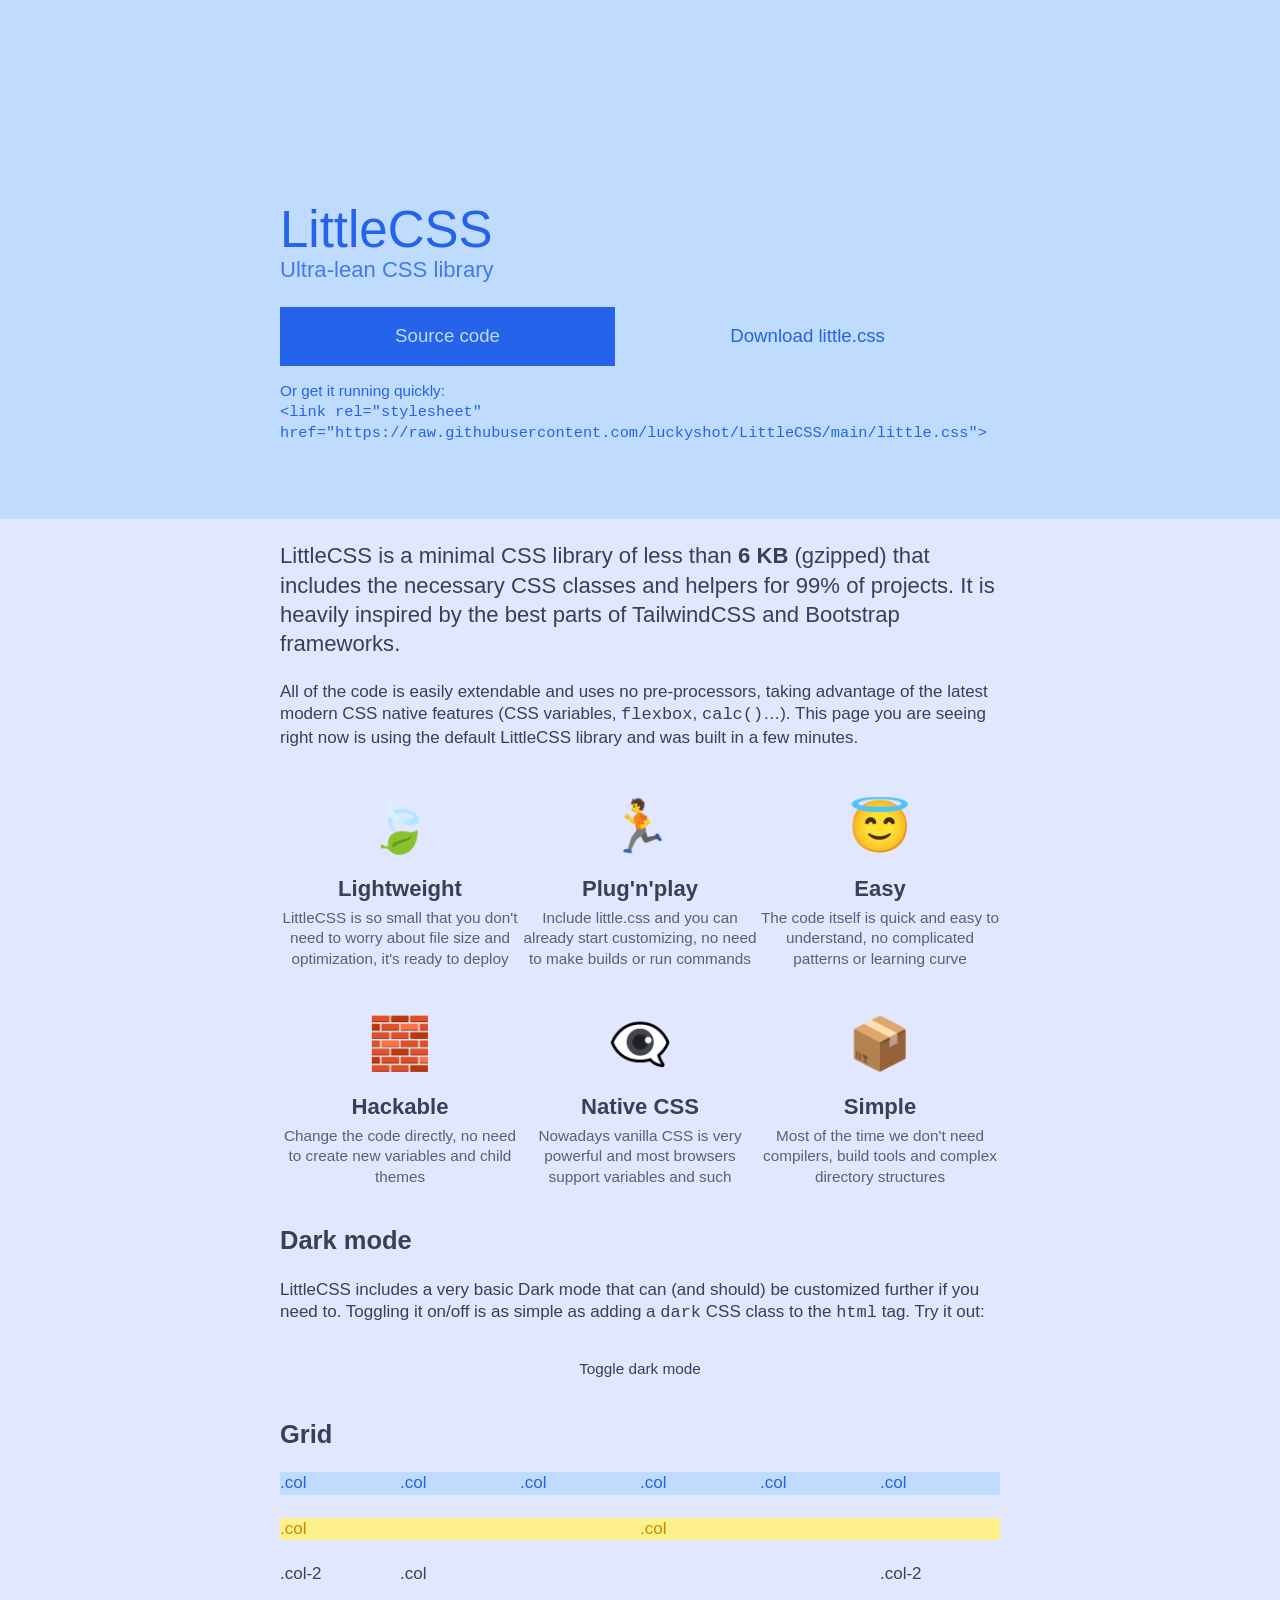
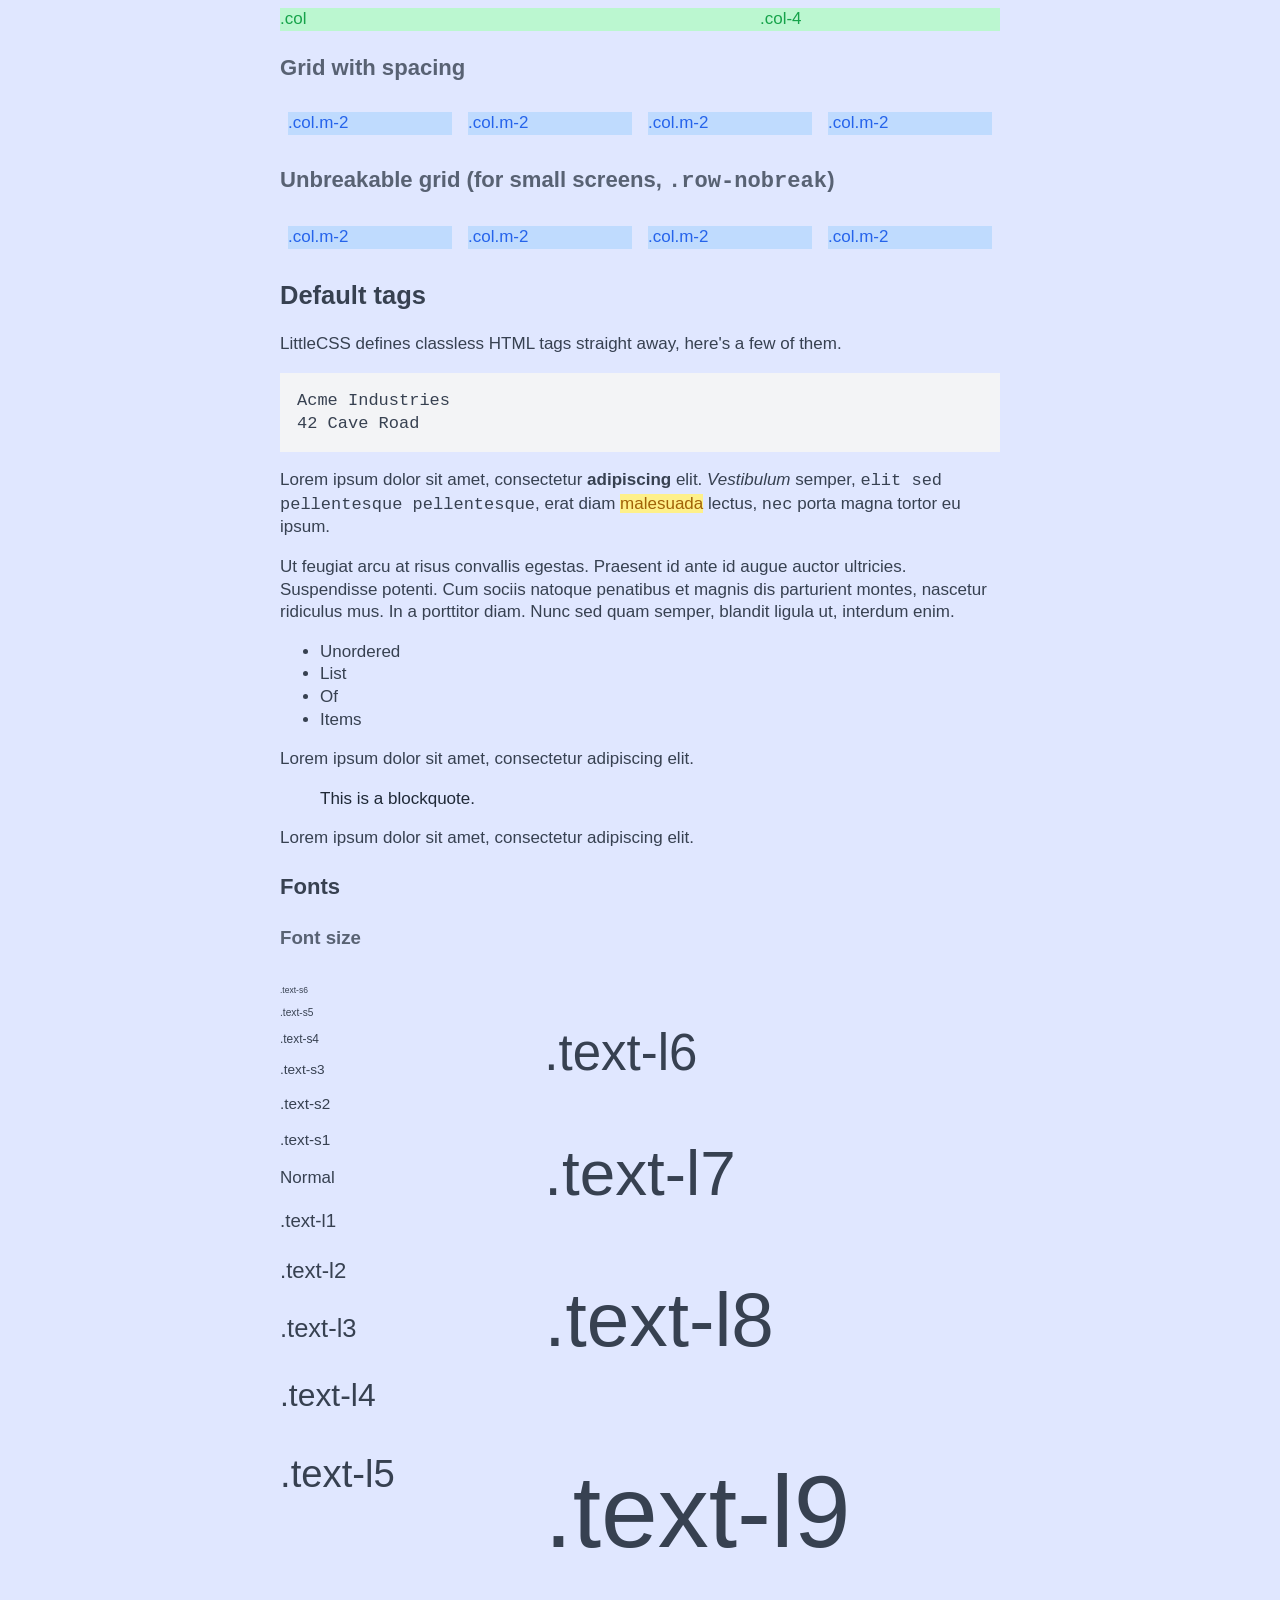
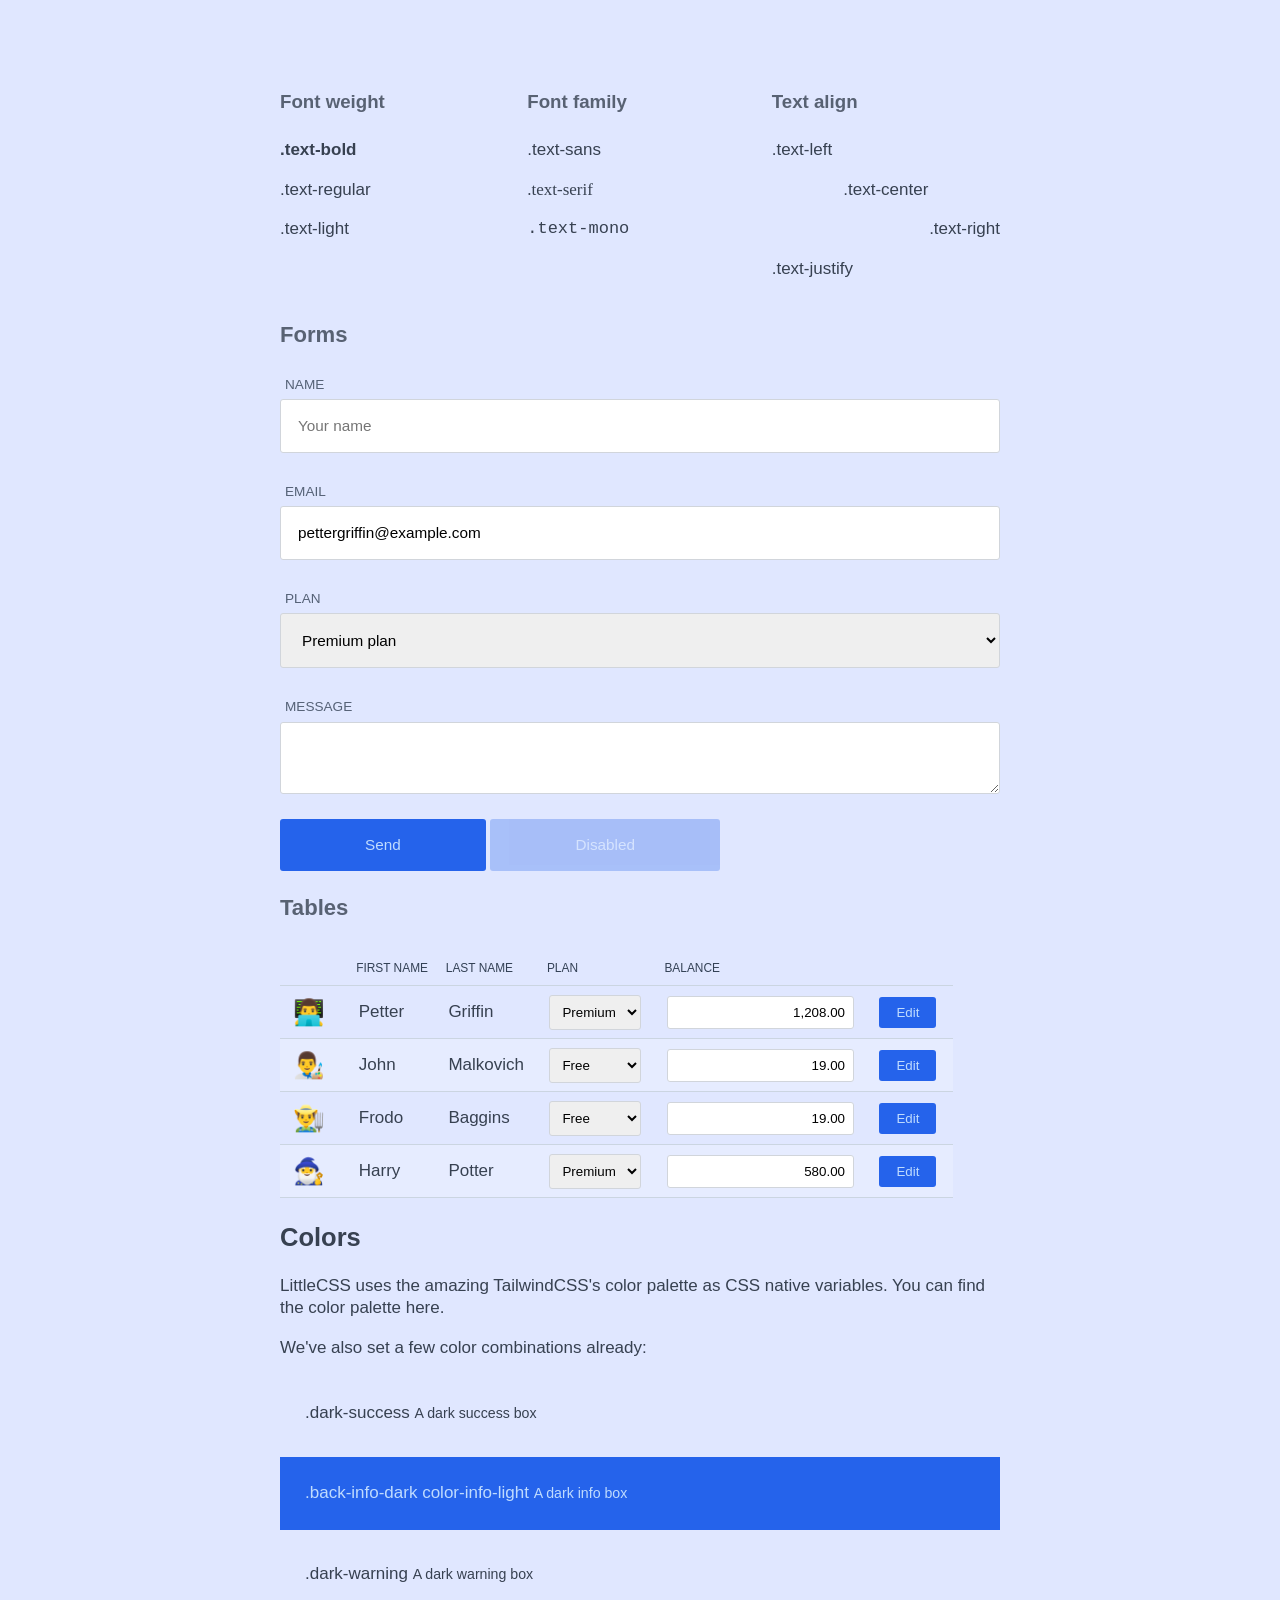
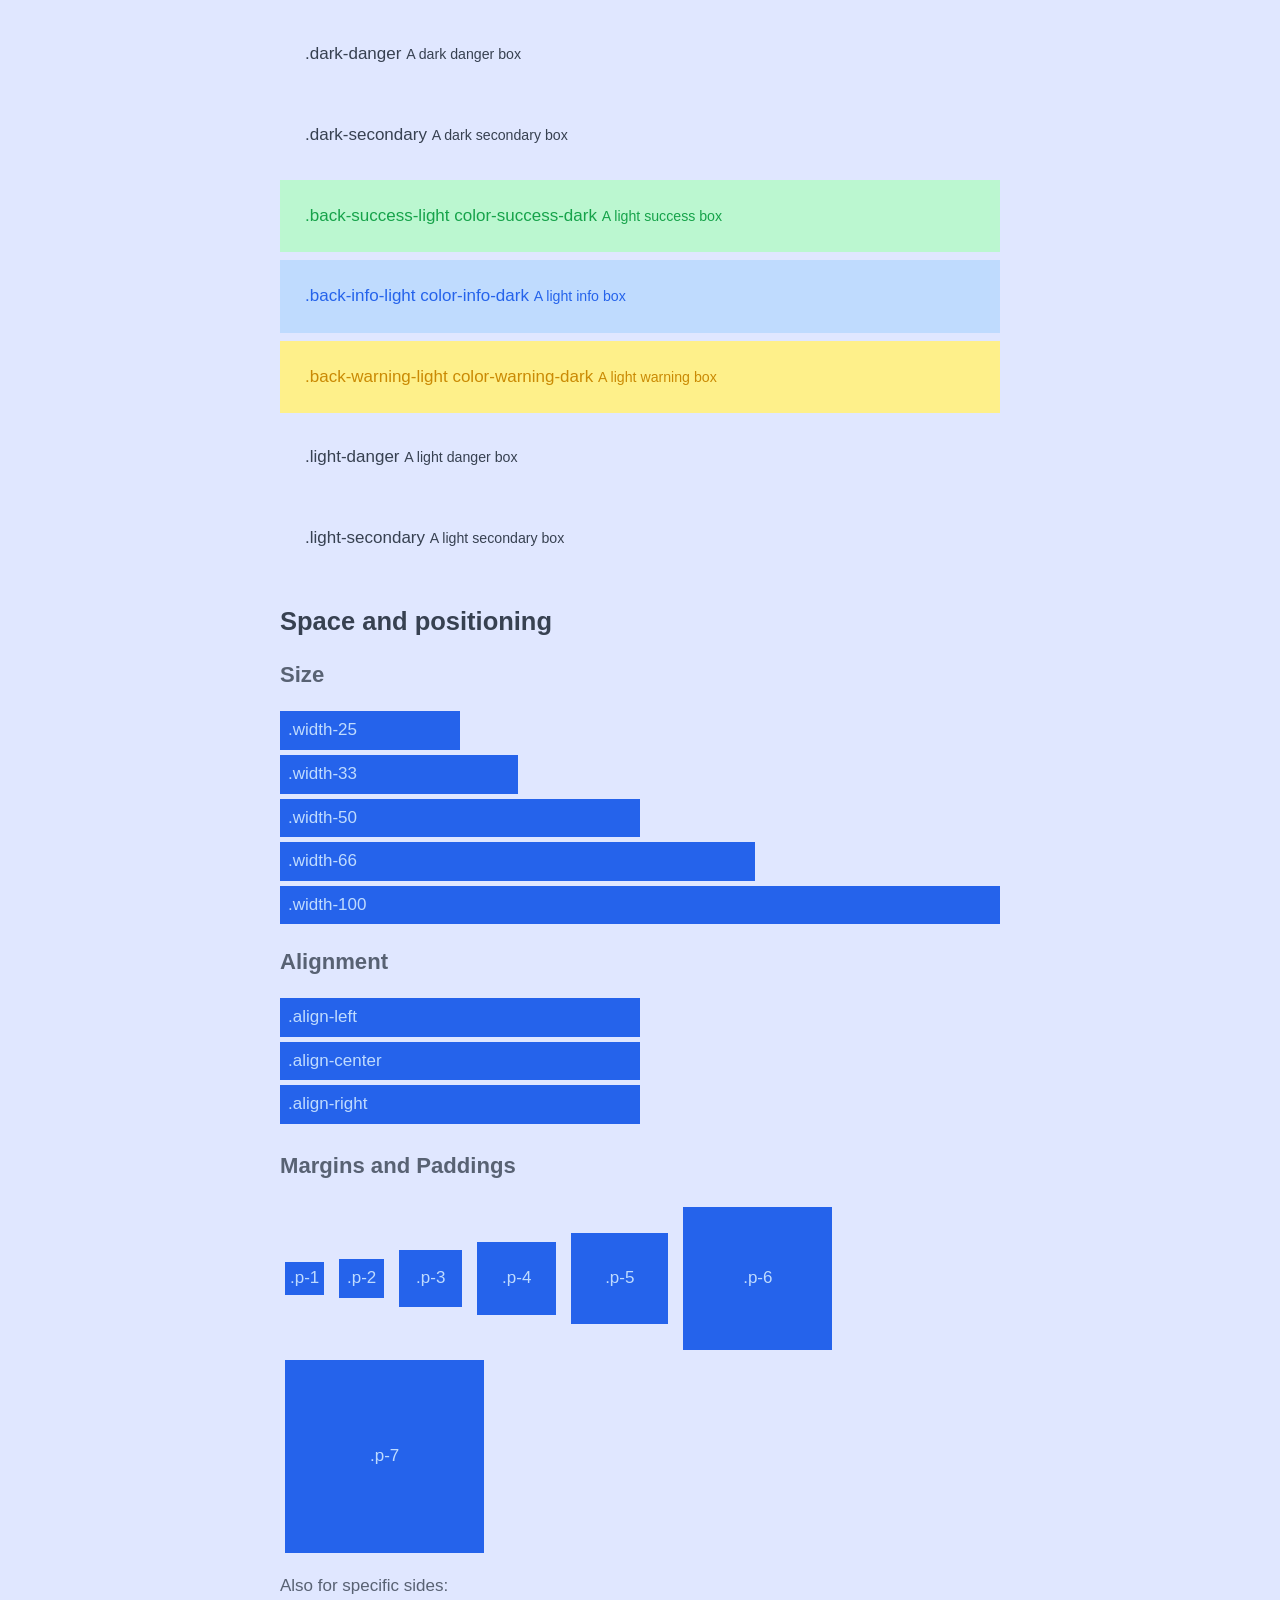
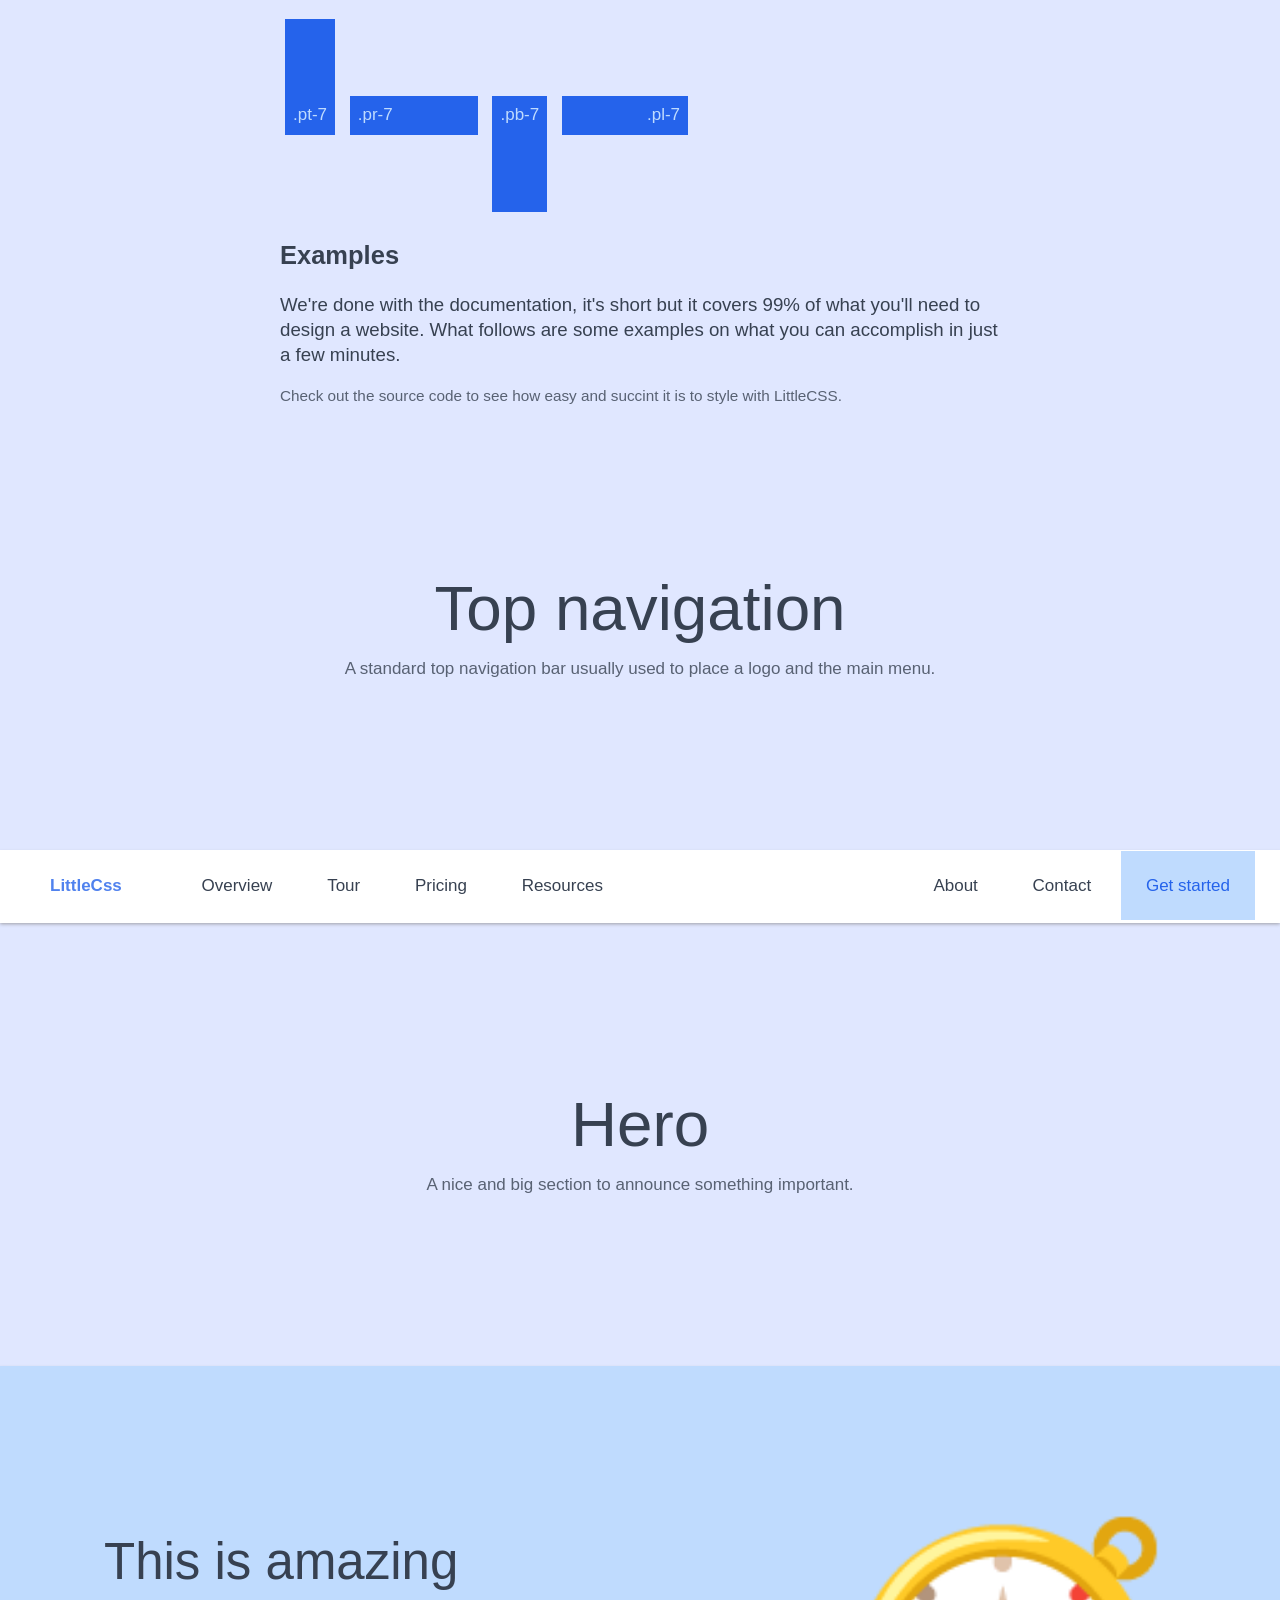
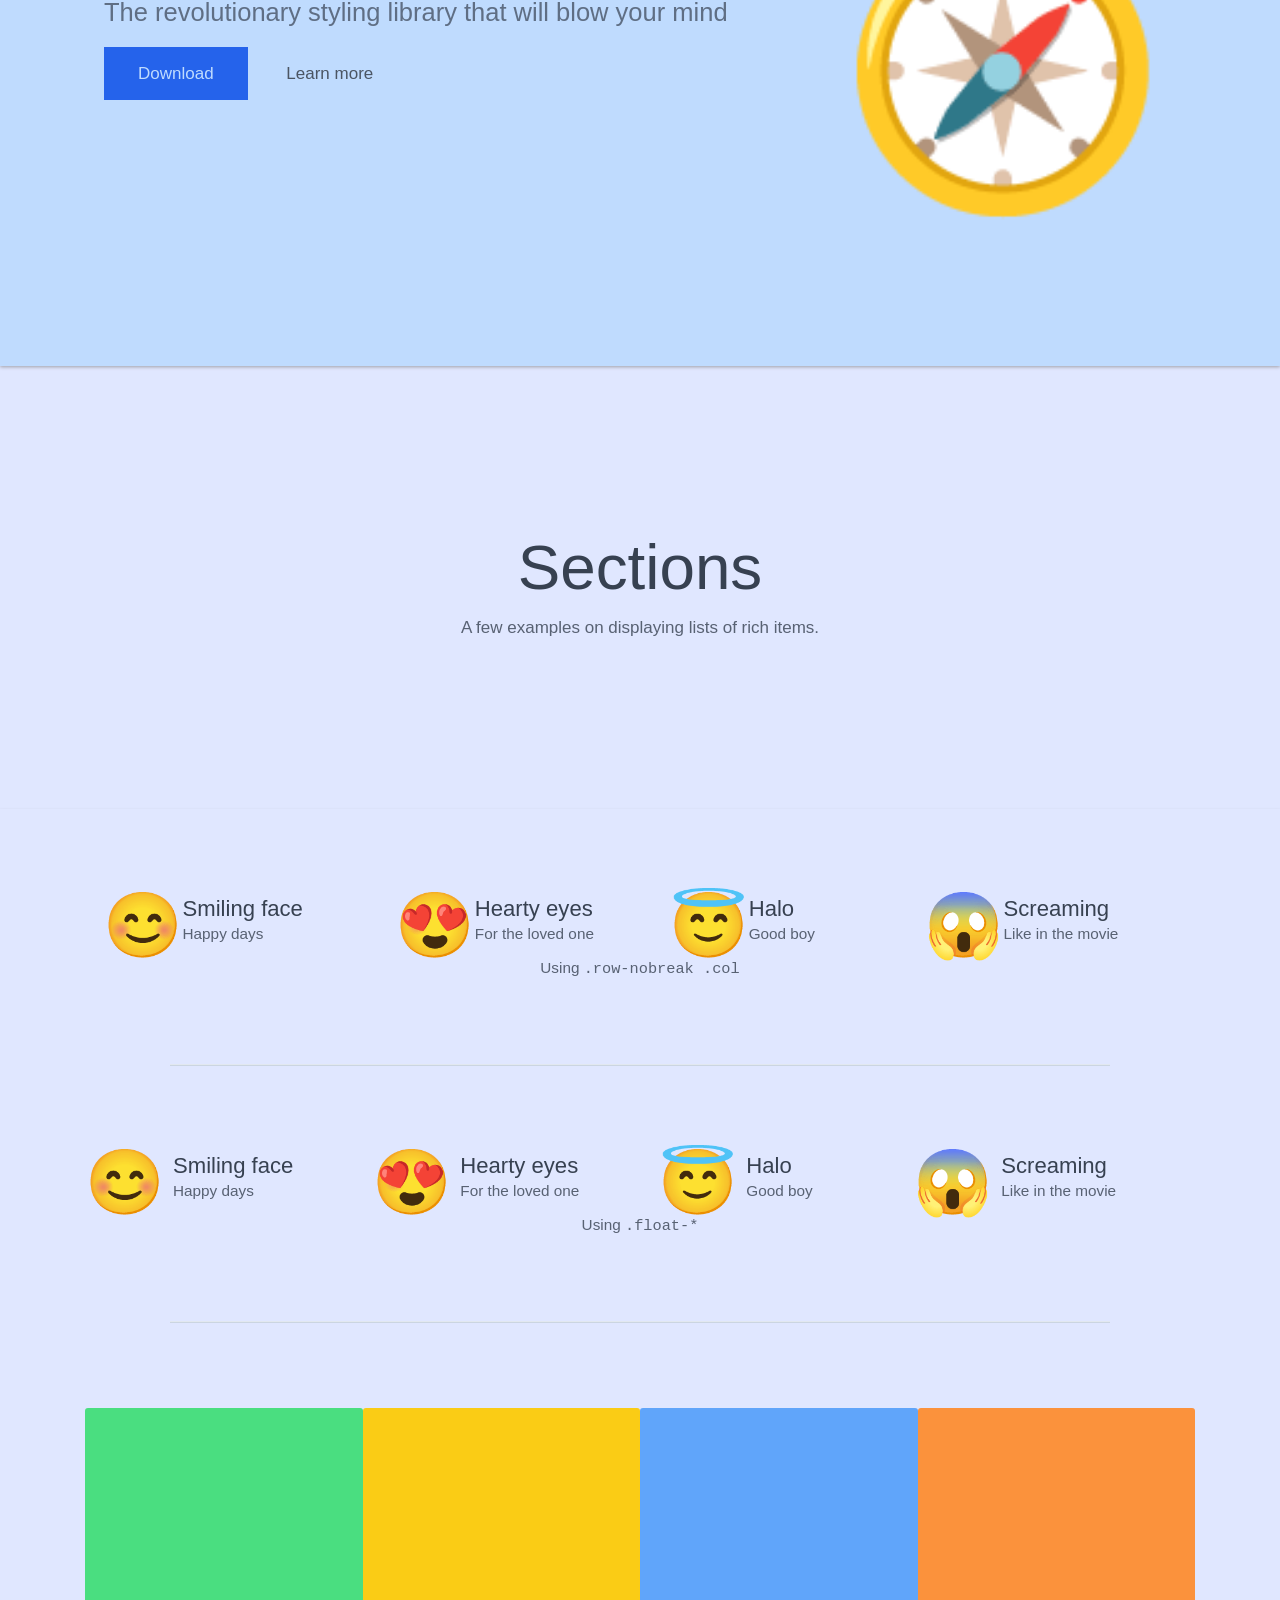
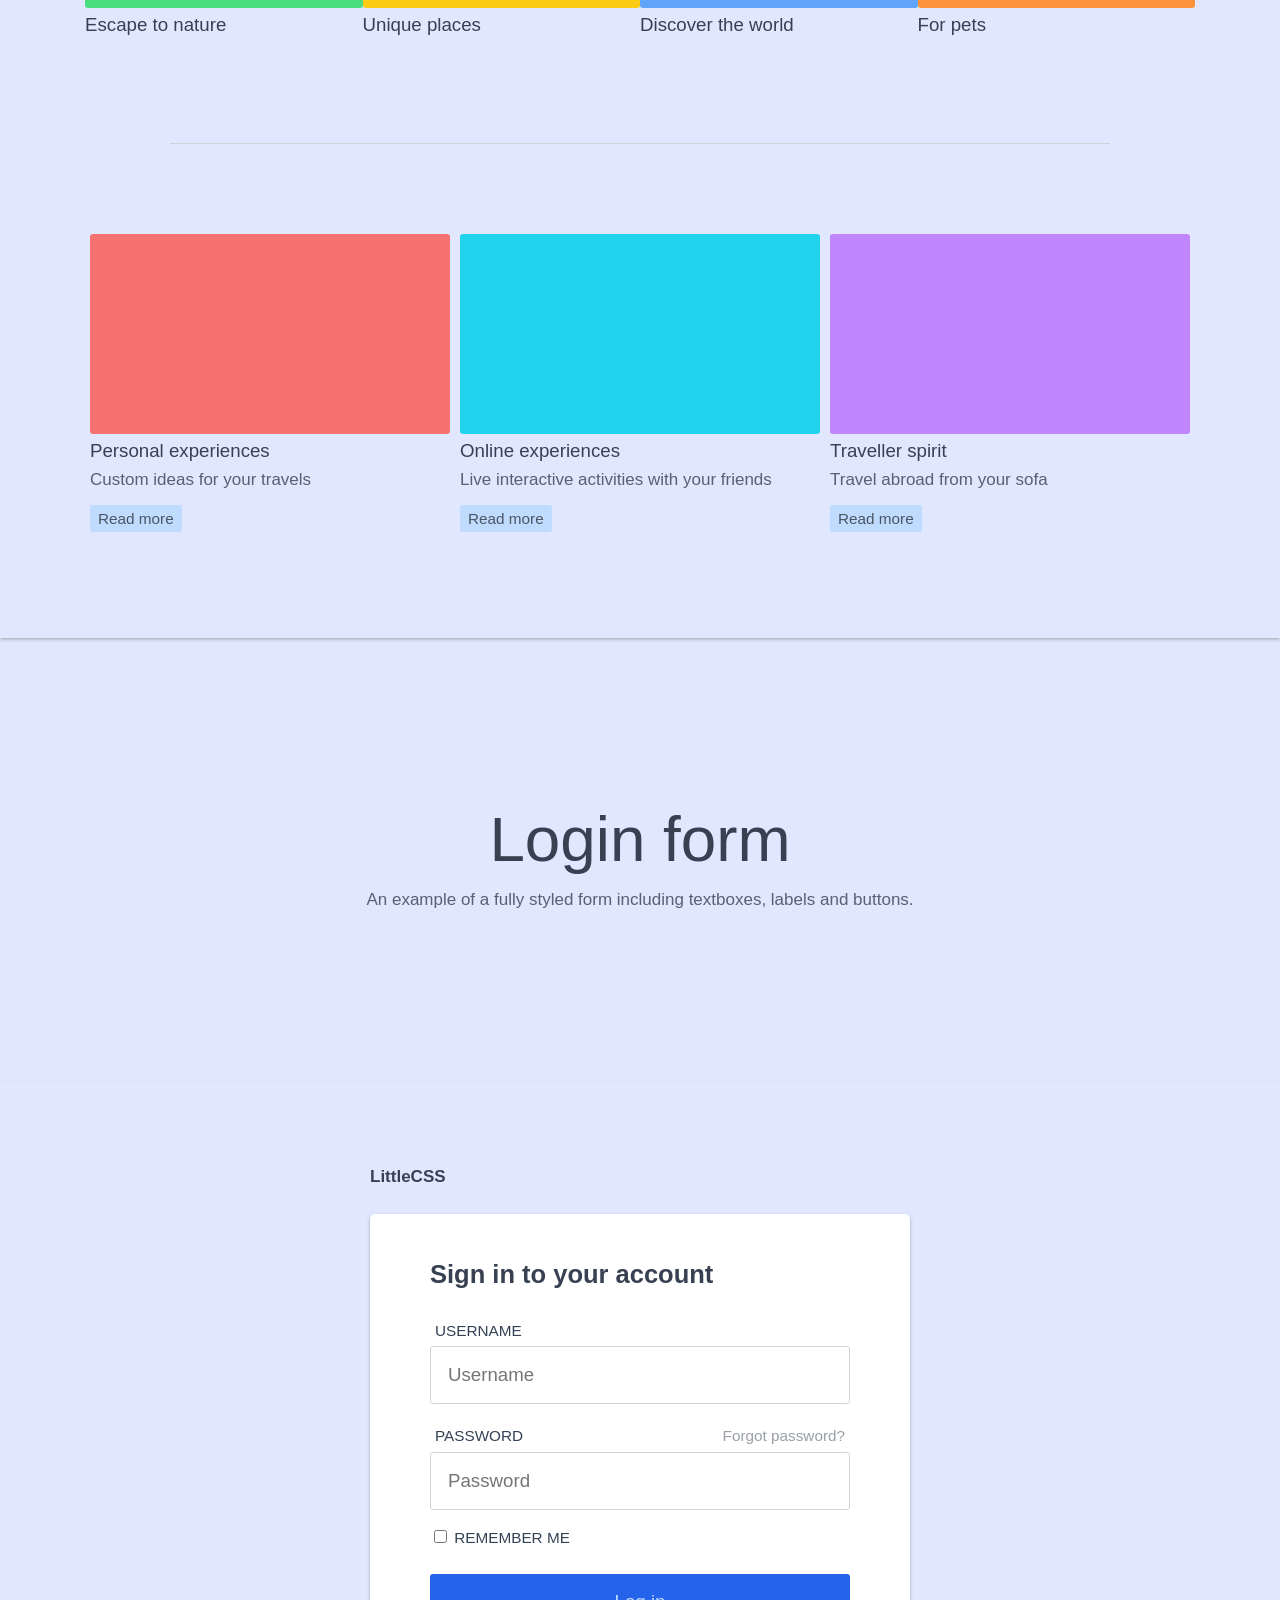
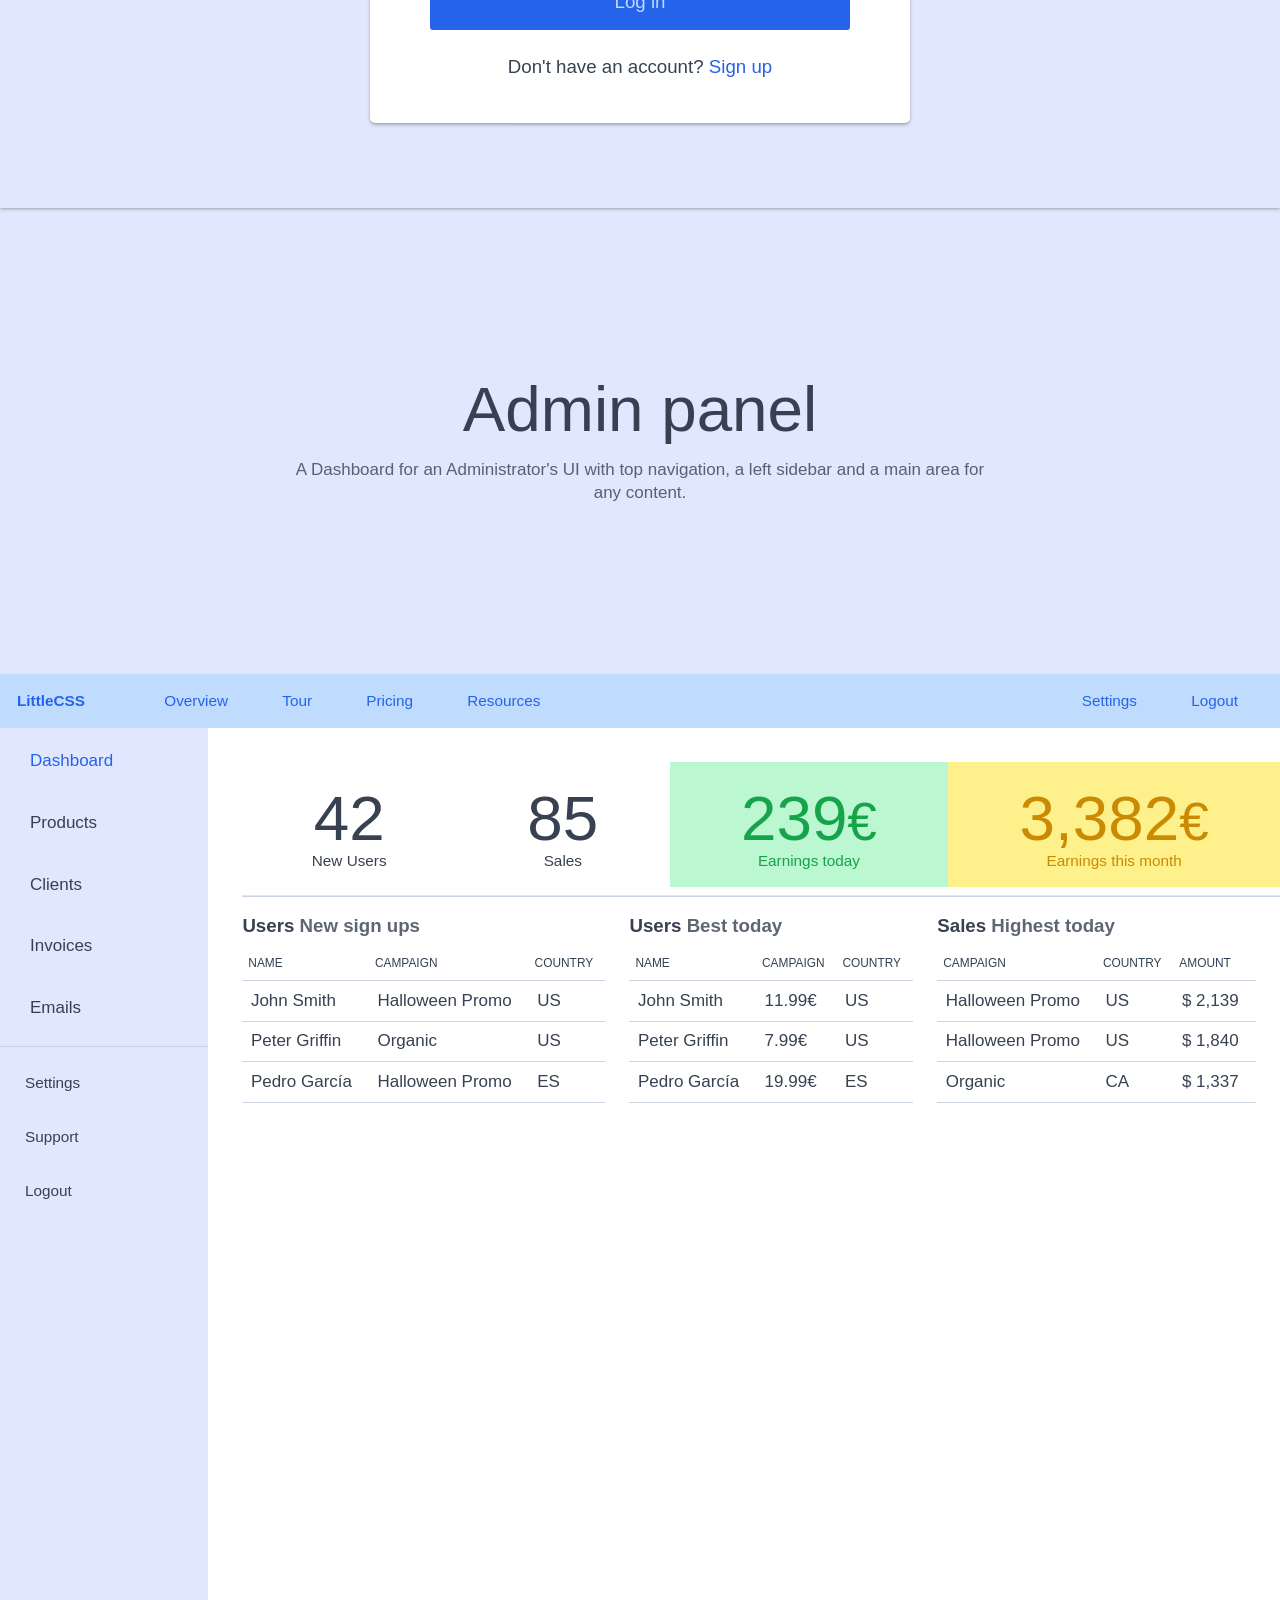
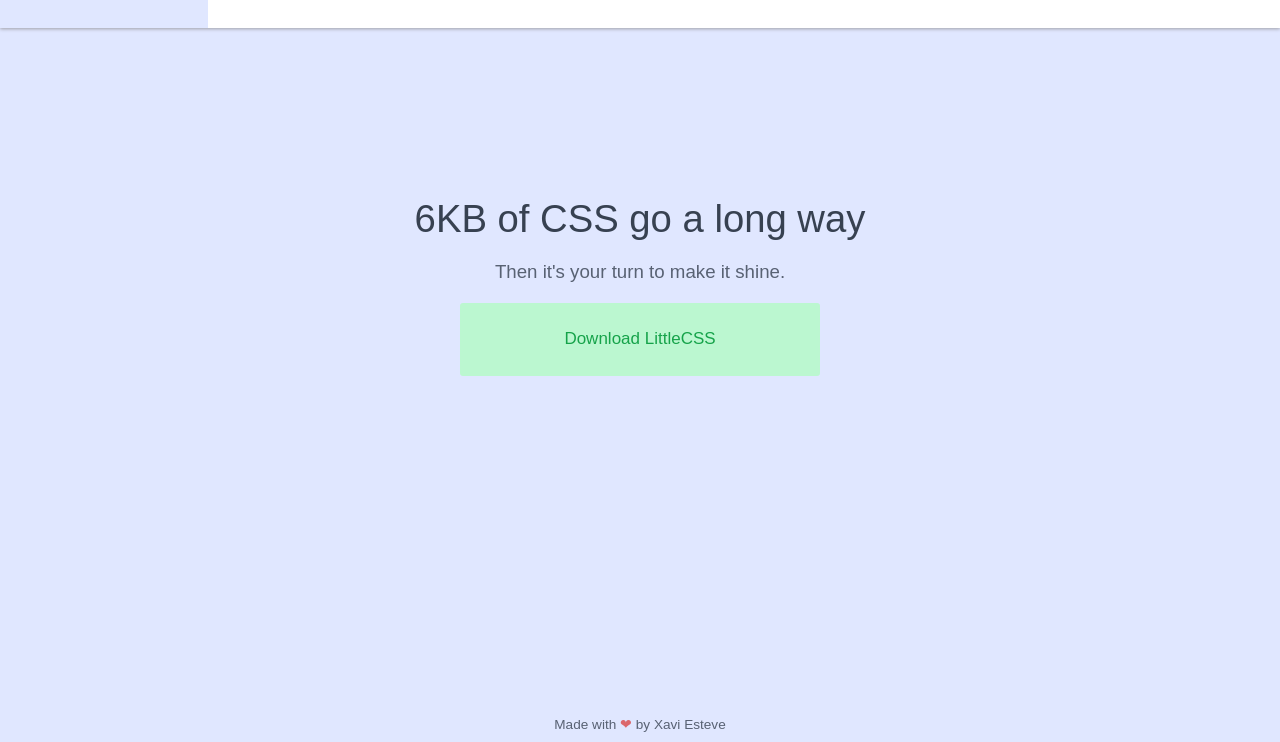
==== index.html @ 1b515c6e "Major Refactorings" ====
<!DOCTYPE html>
<html lang="en">
<head>
    <meta charset="UTF-8">
    <meta name="viewport" content="width=device-width, initial-scale=1.0">
    <title>LittleCSS: Ultra-lean CSS library (everything in 6KB)</title>
    <link rel="stylesheet" href="little.css">
    <link rel="shortcut icon" href="https://xaviesteve.com/wp-content/themes/jan14/static/flatminiset/boxes.png">
</head>
<body>

    <div class="back-info-light color-info-dark p-6 pt-8">
        <div class="container-lg align-center">
            <h1 class="text-l6 mb-0 text-light">LittleCSS</h1>
            <p class="text-l2 opacity-80 mt-0 text-light">Ultra-lean CSS library</p>
            <div class="row">
                <div class="col">
                    <a href="https://github.com/luckyshot/LittleCSS" class="text-l1 p-3 display-block text-center width-100 back-info-dark color-info-light">Source code</a>
                </div>
                <div class="col">
                    <a href="https://raw.githubusercontent.com/luckyshot/LittleCSS/main/little.css" class="text-l1 p-3 display-block text-center width-100 dark-success">Download little.css</a>
                </div>
            </div>
            <p class="text-s1">Or get it running quickly:<br><code>&lt;link rel="stylesheet" href="https://raw.githubusercontent.com/luckyshot/LittleCSS/main/little.css"&gt;</code></code></p>
        </div>
    </div>

    <div class="container-lg align-center">

        <p class="text-l2">LittleCSS is a minimal CSS library of less than <b>6 KB</b> (gzipped) that includes the necessary CSS classes and helpers for 99% of projects. It is heavily inspired by the best parts of TailwindCSS and Bootstrap frameworks.</p>

        <p>All of the code is easily extendable and uses no pre-processors, taking advantage of the latest modern CSS native features (CSS variables, <code>flexbox</code>, <code>calc()</code>&hellip;). This page you are seeing right now is using the default LittleCSS library and was built in a few minutes.</p>

        <div class="row pt-5 pb-5">
            <div class="col-4 text-center">
                <div class="text-l6">🍃</div>
                <p class="text-l2 mb-0"><strong>Lightweight</strong></p>
                <p class="text-s1 mt-1 opacity-80">LittleCSS is so small that you don't need to worry about file size and optimization, it's ready to deploy</p>
            </div>
            <div class="col-4 text-center">
                <div class="text-l6">🏃</div>
                <p class="text-l2 mb-0"><strong>Plug'n'play</strong></p>
                <p class="text-s1 mt-1 opacity-80">Include little.css and you can already start customizing, no need to make builds or run commands</p>
            </div>
            <div class="col-4 text-center">
                <div class="text-l6">😇</div>
                <p class="text-l2 mb-0"><strong>Easy</strong></p>
                <p class="text-s1 mt-1 opacity-80">The code itself is quick and easy to understand, no complicated patterns or learning curve</p>
            </div>
        </div>
        <div class="row">
            <div class="col-4 text-center">
                <div class="text-l6">🧱</div>
                <p class="text-l2 mb-0"><strong>Hackable</strong></p>
                <p class="text-s1 mt-1 opacity-80">Change the code directly, no need to create new variables and child themes</p>
            </div>
            <div class="col-4 text-center">
                <div class="text-l6">👁️‍🗨️</div>
                <p class="text-l2 mb-0"><strong>Native CSS</strong></p>
                <p class="text-s1 mt-1 opacity-80">Nowadays vanilla CSS is very powerful and most browsers support variables and such</p>
            </div>
            <div class="col-4 text-center">
                <div class="text-l6">📦</div>
                <p class="text-l2 mb-0"><strong>Simple</strong></p>
                <p class="text-s1 mt-1 opacity-80">Most of the time we don't need compilers, build tools and complex directory structures</p>
            </div>
        </div>


        <h2 class="text-l3">Dark mode</h2>

        <p>LittleCSS includes a very basic Dark mode that can (and should) be customized further if you need to. Toggling it on/off is as simple as adding a <code>dark</code> CSS class to the <code>html</code> tag. Try it out:</p>

        <p><a href="#" onclick="document.documentElement.classList.toggle('dark');return false" class="text-s1 p-3 display-block text-center width-100 dark-secondary">Toggle dark mode</a></p>



        <h2 class="text-l3">Grid</h2>

        <div class="row">
            <div class="col back-info-light color-info-dark">.col</div>
            <div class="col back-info-light color-info-dark">.col</div>
            <div class="col back-info-light color-info-dark">.col</div>
            <div class="col back-info-light color-info-dark">.col</div>
            <div class="col back-info-light color-info-dark">.col</div>
            <div class="col back-info-light color-info-dark">.col</div>
        </div>

        <br>

        <div class="row">
            <div class="col back-warning-light color-warning-dark">.col</div>
            <div class="col back-warning-light color-warning-dark">.col</div>
        </div>

        <br>
        
        <div class="row">
            <div class="col-2 light-danger">.col-2</div>
            <div class="col light-danger">.col</div>
            <div class="col-2 light-danger">.col-2</div>
        </div>

        <br>
        
        <div class="row">
            <div class="col back-success-light color-success-dark">.col</div>
            <div class="col-4 back-success-light color-success-dark">.col-4</div>
        </div>


        <h3 class="text-l2 opacity-80">Grid with spacing</h3>

        <div class="row">
            <div class="col m-2 back-info-light color-info-dark">.col.m-2</div>
            <div class="col m-2 back-info-light color-info-dark">.col.m-2</div>
            <div class="col m-2 back-info-light color-info-dark">.col.m-2</div>
            <div class="col m-2 back-info-light color-info-dark">.col.m-2</div>
        </div>

        <h3 class="text-l2 opacity-80">Unbreakable grid (for small screens, <code>.row-nobreak</code>)</h3>

        <div class="row-nobreak">
            <div class="col m-2 back-info-light color-info-dark">.col.m-2</div>
            <div class="col m-2 back-info-light color-info-dark">.col.m-2</div>
            <div class="col m-2 back-info-light color-info-dark">.col.m-2</div>
            <div class="col m-2 back-info-light color-info-dark">.col.m-2</div>
        </div>



        <h2 class="text-l3">Default tags</h2>

        <p>LittleCSS defines classless HTML tags straight away, here's a few of them.</p>

        <pre class="p-3">Acme Industries
42 Cave Road</pre>

        <p>Lorem ipsum dolor sit amet, consectetur <b>adipiscing</b> elit. <i>Vestibulum</i> semper, <code>elit sed pellentesque pellentesque</code>, erat diam <mark>malesuada</mark> lectus, <kbd>nec</kbd> porta magna tortor eu ipsum.</p>
        <p>Ut feugiat arcu at risus convallis egestas. Praesent id ante id augue auctor ultricies. Suspendisse potenti. Cum sociis natoque penatibus et magnis dis parturient montes, nascetur ridiculus mus. In a porttitor diam. Nunc sed quam semper, blandit ligula ut, interdum enim. </p>

        <ul>
            <li>Unordered</li>
            <li>List</li>
            <li>Of</li>
            <li>Items</li>
        </ul>

        <p>Lorem ipsum dolor sit amet, consectetur adipiscing elit.</p>

        <blockquote>
            <p>This is a blockquote.</p>
        </blockquote>

        <p>Lorem ipsum dolor sit amet, consectetur adipiscing elit.</p>


        <h3 class="text-l2">Fonts</h3>

        <h4 class="text-l1 opacity-80">Font size</h4>

        <div class="row">
            <div class="col">
                <p class="text-s6">.text-s6</p>
                <p class="text-s5">.text-s5</p>
                <p class="text-s4">.text-s4</p>
                <p class="text-s3">.text-s3</p>
                <p class="text-s2">.text-s2</p>
                <p class="text-s1">.text-s1</p>
                <p class="">Normal</p>
                <p class="text-l1">.text-l1</p>
                <p class="text-l2">.text-l2</p>
                <p class="text-l3">.text-l3</p>
                <p class="text-l4">.text-l4</p>
                <p class="text-l5">.text-l5</p>
            </div>
            <div class="col">
                <p class="text-l6">.text-l6</p>
                <p class="text-l7">.text-l7</p>
                <p class="text-l8">.text-l8</p>
                <p class="text-l9">.text-l9</p>
            </div>
        </div>

        <div class="row">
            <div class="col">
                <h4 class="text-l1 opacity-80">Font weight</h4>
                <p class="text-bold">.text-bold</p>
                <p class="text-regular">.text-regular</p>
                <p class="text-light">.text-light</p>
            </div>
            <div class="col">
                <h4 class="text-l1 opacity-80">Font family</h4>
                <p class="text-sans">.text-sans</p>
                <p class="text-serif">.text-serif</p>
                <p class="text-mono">.text-mono</p>
            </div>
            <div class="col">
                <h4 class="text-l1 opacity-80">Text align</h4>
                <p class="text-left">.text-left</p>
                <p class="text-center">.text-center</p>
                <p class="text-right">.text-right</p>
                <p class="text-justify">.text-justify</p>
            </div>
        </div>



        <h3 class="text-l2 opacity-80">Forms</h3>

        <form action="">

            <label class="width-100 opacity-80 p-1 text-s3">Name</label>
            <input class="width-100 p-3 text-s"type="text" placeholder="Your name">

            <label class="width-100 opacity-80 mt-4 p-1 text-s3">Email</label>
            <input class="width-100 p-3 text-s"type="text" value="pettergriffin@example.com">

            <label class="width-100 opacity-80 mt-4 p-1 text-s3">Plan</label>
            <select class="width-100 p-3 text-s"><option>Premium plan</option></select>

            <label class="width-100 opacity-80 mt-4 p-1 text-s3">Message</label>
            <textarea class="width-100 p-3 text-s"></textarea>

            <button class="p-3 pr-7 pl-7 text-s1 mt-4 border-radius" type="submit">Send</button>
            <button class="p-3 pr-7 pl-7 text-s1 mt-4 border-radius" disabled="disabled">Disabled</button>

        </form>


        <h3 class="text-l2 opacity-80">Tables</h3>

        <table class="width-100">
            <thead>
                <tr>
                    <th>&nbsp;</th>
                    <th>First name</th>
                    <th>Last name</th>
                    <th>Plan</th>
                    <th>Balance</th>
                    <th>&nbsp;</th>
                </tr>
            </thead>
            <tbody>
                <tr>
                    <td class="text-l3">👨‍💻</td>
                    <td>Petter</td>
                    <td>Griffin</td>
                    <td><select class="width-100 p-2"><option>Premium</option><option>Free</option><option>Lite</option></td>
                    <td><input type="text" class="text-right p-2" value="1,208.00"></td>
                    <td><button class="light-secondary p-2 pr-3 pl-3 border-radius">Edit</button></td>
                </tr>
                <tr>
                    <td class="text-l3">👨‍🎨</td>
                    <td>John</td>
                    <td>Malkovich</td>
                    <td><select class="width-100 p-2"><option>Free</option></td>
                    <td><input type="text" class="text-right p-2" value="19.00"></td>
                    <td><button class="light-secondary p-2 pr-3 pl-3 border-radius">Edit</button></td>
                </tr>
                <tr>
                    <td class="text-l3">👨‍🌾</td>
                    <td>Frodo</td>
                    <td>Baggins</td>
                    <td><select class="width-100 p-2"><option>Free</option></td>
                    <td><input type="text" class="text-right p-2" value="19.00"></td>
                    <td><button class="light-secondary p-2 pr-3 pl-3 border-radius">Edit</button></td>
                </tr>
                <tr>
                    <td class="text-l3">🧙‍♂️</td>
                    <td>Harry</td>
                    <td>Potter</td>
                    <td><select class="width-100 p-2"><option>Premium</option></td>
                    <td><input type="text" class="text-right p-2" value="580.00"></td>
                    <td><button class="light-secondary p-2 pr-3 pl-3 border-radius">Edit</button></td>
                </tr>
            </tbody>
        </table>



        <h2 class="text-l3">Colors</h2>

        <p>LittleCSS uses the amazing TailwindCSS's color palette as CSS native variables. You can find the <a href="https://gist.github.com/luckyshot/9605314b6f32304ea3d44381ad6788af">color palette here</a>.</p>

        <p>We've also set a few color combinations already:</p>

        <div class="row">
            <div class="col">
                <div class="dark-success p-4 mb-2">.dark-success <small>A dark success box</small></div>
                <div class="back-info-dark color-info-light p-4 mb-2">.back-info-dark color-info-light <small>A dark info box</small></div>
                <div class="dark-warning p-4 mb-2">.dark-warning <small>A dark warning box</small></div>
                <div class="dark-danger p-4 mb-2">.dark-danger <small>A dark danger box</small></div>
                <div class="dark-secondary p-4 mb-2">.dark-secondary <small>A dark secondary box</small></div>
            </div>
            <div class="col">
                <div class="back-success-light color-success-dark p-4 mb-2">.back-success-light color-success-dark <small>A light success box</small></div>
                <div class="back-info-light color-info-dark p-4 mb-2">.back-info-light color-info-dark <small>A light info box</small></div>
                <div class="back-warning-light color-warning-dark p-4 mb-2">.back-warning-light color-warning-dark <small>A light warning box</small></div>
                <div class="light-danger p-4 mb-2">.light-danger <small>A light danger box</small></div>
                <div class="light-secondary p-4 mb-2">.light-secondary <small>A light secondary box</small></div>
            </div>
        </div>




        <h2 class="text-l3">Space and positioning</h2>

        <h3 class="text-l2 opacity-80">Size</h3>

        <div class="width-100"><div class="back-info-dark color-info-light width-25 p-2 mb-1">.width-25</div></div>
        <div class="width-100"><div class="back-info-dark color-info-light width-33 p-2 mb-1">.width-33</div></div>
        <div class="width-100"><div class="back-info-dark color-info-light width-50 p-2 mb-1">.width-50</div></div>
        <div class="width-100"><div class="back-info-dark color-info-light width-66 p-2 mb-1">.width-66</div></div>
        <div class="width-100"><div class="back-info-dark color-info-light width-100 p-2 mb-1">.width-100</div></div>

        <h3 class="text-l2 opacity-80">Alignment</h3>

        <div class="back-info-dark color-info-light width-50 p-2 mb-1 align-left">.align-left</div>
        <div class="back-info-dark color-info-light width-50 p-2 mb-1 align-center">.align-center</div>
        <div class="back-info-dark color-info-light width-50 p-2 mb-1 align-right">.align-right</div>

        <h3 class="text-l2 opacity-80">Margins and Paddings</h3>

        <div class="back-info-dark color-info-light p-1 m-1 display-inline-block">.p-1</div>
        <div class="back-info-dark color-info-light p-2 m-1 display-inline-block">.p-2</div>
        <div class="back-info-dark color-info-light p-3 m-1 display-inline-block">.p-3</div>
        <div class="back-info-dark color-info-light p-4 m-1 display-inline-block">.p-4</div>
        <div class="back-info-dark color-info-light p-5 m-1 display-inline-block">.p-5</div>
        <div class="back-info-dark color-info-light p-6 m-1 display-inline-block">.p-6</div>
        <div class="back-info-dark color-info-light p-7 m-1 display-inline-block">.p-7</div>

        <p class="opacity-80">Also for specific sides:</p>

        <div class="back-info-dark color-info-light p-2 pt-7 m-1 display-inline-block">.pt-7</div>
        <div class="back-info-dark color-info-light p-2 pr-7 m-1 display-inline-block">.pr-7</div>
        <div class="back-info-dark color-info-light p-2 pb-7 m-1 display-inline-block">.pb-7</div>
        <div class="back-info-dark color-info-light p-2 pl-7 m-1 display-inline-block">.pl-7</div>

        <!-- <div class="back-info-dark color-info-light p-8 m-1 display-inline-block">.p-8</div>
        <div class="back-info-dark color-info-light p-9 m-1 display-inline-block">.p-9</div> -->

    </div>

    <div class="container-lg align-center">


        <h2 class="text-l3">Examples</h2>
        <p class="text-l1">We're done with the documentation, it's short but it covers 99% of what you'll need to design a website. What follows are some examples on what you can accomplish in just a few minutes.</p>
        <p class="opacity-80 text-s1">Check out the source code to see how easy and succint it is to style with LittleCSS.</p>

        <h3 class="text-l7 text-center text-light mt-8 mb-0">Top navigation</h3>
        <p class="opacity-80 text-center mb-8">A standard top navigation bar usually used to place a logo and the main menu.</p>


    </div>

    <div class="container-fluid box-shadow back-white">

        <div class="row p-4">
            <div class="col">
                <a href="#" class="p-4 text-bold opacity-80 mr-4 color-primary">LittleCss</a>
                <a href="#" class="p-4">Overview</a>
                <a href="#" class="p-4">Tour</a>
                <a href="#" class="p-4">Pricing</a>
                <a href="#" class="p-4">Resources</a>
            </div>
            <div class="col text-right">
                <a href="#" class="p-4">About</a>
                <a href="#" class="p-4">Contact</a>
                <a href="#" class="p-4 back-info-light color-info-dark">Get started</a>
            </div>
        </div>

    </div>

    <div class="container-lg align-center">


        <h3 class="text-l7 text-center text-light mt-8 mb-0">Hero</h3>
        <p class="opacity-80 text-center mb-8">A nice and big section to announce something important.</p>

    </div>

    <div class="container-fluid back-info-light box-shadow">
        <div class="row container-xxl align-center pt-7 pb-7">
            <div class="col p-5">
                <p class="text-l6 mb-0">This is amazing</p>
                <p class="text-l3 opacity-70 mt-2">The revolutionary styling library that will blow your mind</p>
                <p class="mt-5">
                    <a href="#" class="button dark-success p-3 pl-5 pr-5">Download</a>
                    <a href="#" class="button back-info-light color-secondary-dark p-3 pl-5 pr-5">Learn more</a>
                </p>
            </div>
            <div class="col text-right p-5" style="font-size: 16rem">
                🧭
            </div>
        </div>
    </div>





    <div class="container-lg align-center">

        <h3 class="text-l7 text-center text-light mt-8 mb-0">Sections</h3>
        <p class="opacity-80 text-center mb-8">A few examples on displaying lists of rich items.</p>

    </div>

    <div class="container-fluid align-center p-7 box-shadow">

        <div class="row">
            <div class="col">
                <div class="row-nobreak">
                    <div class="col-4 text-right text-l7">😊</div>
                    <div class="col">
                        <p class="text-l2 m-0">Smiling face</p>
                        <p class="text-s1 m-0 opacity-80">Happy days</p>
                    </div>
                </div>
            </div>
            <div class="col">
                <div class="row-nobreak">
                    <div class="col-4 text-right text-l7">😍</div>
                    <div class="col">
                        <p class="text-l2 m-0">Hearty eyes</p>
                        <p class="text-s1 m-0 opacity-80">For the loved one</p>
                    </div>
                </div>
            </div>
            <div class="col">
                <div class="row-nobreak">
                    <div class="col-4 text-right text-l7">😇</div>
                    <div class="col">
                        <p class="text-l2 m-0">Halo</p>
                        <p class="text-s1 m-0 opacity-80">Good boy</p>
                    </div>
                </div>
            </div>
            <div class="col">
                <div class="row-nobreak">
                    <div class="col-4 text-right text-l7">😱</div>
                    <div class="col">
                        <p class="text-l2 m-0">Screaming</p>
                        <p class="text-s1 m-0 opacity-80">Like in the movie</p>
                    </div>
                </div>
            </div>
        </div>
        <div class="text-center opacity-80 text-s1 mt-0">Using <code>.row-nobreak .col</code></div>


        <hr class="m-7">


        <div class="row">
            <div class="col">
                <span class="float-left text-right text-l7 mr-2">😊</span>
                <p class="text-l2 m-0">Smiling face</p>
                <p class="text-s1 m-0 opacity-80">Happy days</p>
            </div>
            <div class="col">
                <span class="float-left text-right text-l7 mr-2">😍</span>
                <p class="text-l2 m-0">Hearty eyes</p>
                <p class="text-s1 m-0 opacity-80">For the loved one</p>
            </div>
            <div class="col">
                <span class="float-left text-right text-l7 mr-2">😇</span>
                <p class="text-l2 m-0">Halo</p>
                <p class="text-s1 m-0 opacity-80">Good boy</p>
            </div>
            <div class="col">
                <span class="float-left text-right text-l7 mr-2">😱</span>
                <p class="text-l2 m-0">Screaming</p>
                <p class="text-s1 m-0 opacity-80">Like in the movie</p>
            </div>
        </div>
        <div class="text-center opacity-80 text-s1 mt-0">Using <code>.float-*</code></div>


        <hr class="m-7">


        <div class="row">
            <div class="col-3">
                <div class="border-radius" style="background:var(--colorGreen400);height: 200px;"></div>
                <p class="text-l1 mt-1">Escape to nature</p>
            </div>
            <div class="col-3">
                <div class="border-radius" style="background:var(--colorYellow400);height: 200px;"></div>
                <p class="text-l1 mt-1">Unique places</p>
            </div>
            <div class="col-3">
                <div class="border-radius" style="background:var(--colorBlue400);height: 200px;"></div>
                <p class="text-l1 mt-1">Discover the world</p>
            </div>
            <div class="col-3">
                <div class="border-radius" style="background:var(--colorOrange400);height: 200px;"></div>
                <p class="text-l1 mt-1">For pets</p>
            </div>
        </div>


        <hr class="m-7">


        <div class="row">
            <div class="col-4 p-1">
                <div class="border-radius" style="background:var(--colorRed400);height: 200px;"></div>
                <p class="text-l1 mt-1 mb-0">Personal experiences</p>
                <p class="mt-1 opacity-80">Custom ideas for your travels</p>
                <p><a href="#" class="button text-s1 p-1 pr-2 pl-2 border-radius back-info-light color-secondary-dark">Read more</a></p>
            </div>
            <div class="col-4 p-1">
                <div class="border-radius" style="background:var(--colorCyan400);height: 200px;"></div>
                <p class="text-l1 mt-1 mb-0">Online experiences</p>
                <p class="mt-1 opacity-80">Live interactive activities with your friends</p>
                <p><a href="#" class="button text-s1 p-1 pr-2 pl-2 border-radius back-info-light color-secondary-dark">Read more</a></p>
            </div>
            <div class="col-4 p-1">
                <div class="border-radius" style="background:var(--colorPurple400);height: 200px;"></div>
                <p class="text-l1 mt-1 mb-0">Traveller spirit</p>
                <p class="mt-1 opacity-80">Travel abroad from your sofa</p>
                <p><a href="#" class="button text-s1 p-1 pr-2 pl-2 border-radius back-info-light color-secondary-dark">Read more</a></p>
            </div>
        </div>









    </div>






    <div class="container-lg align-center">

        <h3 class="text-l7 text-center text-light mt-8 mb-0">Login form</h3>
        <p class="opacity-80 text-center mb-8">An example of a fully styled form including textboxes, labels and buttons.</p>

    </div>

    <div class="container-fluid align-center p-7 box-shadow">

        <div class="container-md align-center text-black mb-4">
            LittleCSS
        </div>
        

        <div class="container-md align-center back-white box-shadow border-radius-lg p-6 pt-3 pb-4">

            <p class="text-bold text-l3">Sign in to your account</p>

            <label class="width-100 p-1 text-s2">Username</label>
            <input class="width-100 p-3 text-l1 border-radius" type="text" placeholder="Username">

            <div class="row">
                <div class="col">
                    <label class="width-100 p-1 mt-3 text-s2">Password</label>
                </div>
                <div class="col">
                    <div class="text-right p-1 mt-3 text-s2"><a href="#" class="color-reset opacity-50">Forgot password?</a></div>
                </div>
            </div>
            <input class="width-100 p-3 text-l1 border-radius" type="password" placeholder="Password">

            <label class="text-s2"><input type="checkbox"> Remember me</label>

            <button class="button back-info-dark color-info-light text-l1 width-100 p-3 mt-3 border-radius">Log in</button>

            <p class=" text-l1 text-center mt-4">Don't have an account? <a href="#" class="color-primary">Sign up</a></p>

        </div>

    </div>



    <div id="example-admin" class="container-lg align-center">

        <h3 class="text-l7 text-center text-light mt-8 mb-0">Admin panel</h3>
        <p class="opacity-80 text-center mb-8">A Dashboard for an Administrator's UI with top navigation, a left sidebar and a main area for any content.</p>

    </div>

    <div class="container-fluid box-shadow">

        
        <div class="container-fluid">

            <div class="row p-3 back-info-light color-info-dark text-s1">
                <div class="col">
                    <a href="#" class="p-4 pl-0 text-bold mr-4">LittleCSS</a>
                    <a href="#" class="p-4">Overview</a>
                    <a href="#" class="p-4">Tour</a>
                    <a href="#" class="p-4">Pricing</a>
                    <a href="#" class="p-4">Resources</a>
                </div>
                <div class="col text-right">
                    <a href="#" class="p-4">Settings</a>
                    <a href="#" class="p-4">Logout</a>
                </div>
            </div>
    
        </div>

        <div class="row">
            <!-- Sidebar -->
            <div class="col-2">
                <a href="#example-admin" class="color-primary width-100 p-3 pl-4 m-1">Dashboard</a>
                <a href="#example-admin" class="width-100 p-3 pl-4 m-1">Products</a>
                <a href="#example-admin" class="width-100 p-3 pl-4 m-1">Clients</a>
                <a href="#example-admin" class="width-100 p-3 pl-4 m-1">Invoices</a>
                <a href="#example-admin" class="width-100 p-3 pl-4 m-1">Emails</a>
                <hr>
                <a href="#example-admin" class="width-100 p-3 pl-4 text-s2">Settings</a>
                <a href="#example-admin" class="width-100 p-3 pl-4 text-s2">Support</a>
                <a href="#example-admin" class="width-100 p-3 pl-4 text-s2">Logout</a>
            </div>
            <!-- Main -->
            <div class="col back-white pl-5 pt-5" style="min-height: 100vh">

                <!-- Big numbers -->
                <div class="row">
                    <div class="col text-center">
                        <p class="text-l7 m-4 mb-0">42</p>
                        <p class="text-s2 mt-0">New Users</p>
                    </div>
                    <div class="col text-center">
                        <p class="text-l7 m-4 mb-0">85</p>
                        <p class="text-s2 mt-0">Sales</p>
                    </div>
                    <div class="col text-center back-success-light color-success-dark">
                        <p class="text-l7 m-4 mb-0">239<small>&euro;</small></p>
                        <p class="text-s2 mt-0">Earnings today</p>
                    </div>
                    <div class="col text-center back-warning-light color-warning-dark">
                        <p class="text-l7 m-4 mb-0">3,382<small>&euro;</small></p>
                        <p class="text-s2 mt-0">Earnings this month</p>
                    </div>
                </div>

                <hr>

                <div class="row">
                    <div class="col">
                        <h3 class="text-l1 mt-2 mb-0">Users <span class="opacity-80">New sign ups</span></h3>
                        <table>
                            <tr>
                                <th>Name</th>
                                <th>Campaign</th>
                                <th>Country</th>
                            </tr>
                            <tr>
                                <td><a href="#">John Smith</a></td>
                                <td>Halloween Promo</td>
                                <td>US</td>
                            </tr>
                            <tr>
                                <td><a href="#">Peter Griffin</a></td>
                                <td>Organic</td>
                                <td>US</td>
                            </tr>
                            <tr>
                                <td><a href="#">Pedro García</a></td>
                                <td>Halloween Promo</td>
                                <td>ES</td>
                            </tr>
                        </table>
                    </div>
                    <div class="col">
                        <h3 class="text-l1 mt-2 mb-0">Users <span class="opacity-80">Best today</span></h3>
                        <table>
                            <tr>
                                <th>Name</th>
                                <th>Campaign</th>
                                <th>Country</th>
                            </tr>
                            <tr>
                                <td><a href="#">John Smith</a></td>
                                <td>11.99&euro;</td>
                                <td>US</td>
                            </tr>
                            <tr>
                                <td><a href="#">Peter Griffin</a></td>
                                <td>7.99&euro;</td>
                                <td>US</td>
                            </tr>
                            <tr>
                                <td><a href="#">Pedro García</a></td>
                                <td>19.99&euro;</td>
                                <td>ES</td>
                            </tr>
                        </table>
                    </div>
                    <div class="col">
                        <h3 class="text-l1 mt-2 mb-0">Sales <span class="opacity-80">Highest today</span></h3>
                        <table>
                            <tr>
                                <th>Campaign</th>
                                <th>Country</th>
                                <th>Amount</th>
                            </tr>
                            <tr>
                                <td>Halloween Promo</td>
                                <td>US</td>
                                <td>$ 2,139</td>
                            </tr>
                            <tr>
                                <td>Halloween Promo</td>
                                <td>US</td>
                                <td>$ 1,840</td>
                            </tr>
                            <tr>
                                <td>Organic</td>
                                <td>CA</td>
                                <td>$ 1,337</td>
                            </tr>
                        </table>
                    </div>
                </div>
            </div>
        </div>


    </div>





    <div class="container-lg align-center mt-8">
        <h5 class="text-center text-light text-l5 mb-0">6KB of CSS go a long way</h5>
        <p class="text-center text-light text-l1 opacity-80">Then it's your turn to make it shine.</p>
        <p class="text-center"><a href="#" class="color-success-dark back-success-light border-radius p-4 width-50">Download LittleCSS</a></p>
    </div>









    <div class="container-lg align-center">

        <p class="text-center text-s3 mt-9 opacity-80">Made with <span style="color:#DA4848">❤</span> by <a href="https://xaviesteve.com/">Xavi Esteve</a></p>

    </div>

</body>
</html>
---- little.css ----
/**
 * LittleCSS v0.3.0
 * Ultra-lean CSS library
 * Copyright © Xavi Esteve 2021 (MIT License)
 */


/*
88""Yb    db    88""Yb    db    8b    d8 888888 888888 888888 88""Yb .dP"Y8
88__dP   dPYb   88__dP   dPYb   88b  d88 88__     88   88__   88__dP `Ybo."
88"""   dP__Yb  88"Yb   dP__Yb  88YbdP88 88""     88   88""   88"Yb  o.`Y8b
88     dP""""Yb 88  Yb dP""""Yb 88 YY 88 888888   88   888888 88  Yb 8bodP'
*/

/* :root {
	--viewportXs: 576px;
	--viewportSm: 768px;
	--viewportMd: 992px;
	--viewportLg: 1200px;
	--viewportXl: 1400px;
} */

/* X-Small	None	<576px */
@media only screen and (max-width: 576px) {
	:root {
		--viewPortMultiplier: 0.6;
	}
}
@media only screen and (min-width: 576px) and (max-width: 768px) {
	:root {
		--viewPortMultiplier: 0.7;
	}
}
@media only screen and (min-width: 768px) and (max-width: 992px) {
	:root {
		--viewPortMultiplier: 0.8;
	}
}
@media only screen and (min-width: 992px) and (max-width: 1200px) {
	:root {
		--viewPortMultiplier: 0.9;
	}
}
@media only screen and (min-width: 1200px) and (max-width: 1400px) {
	:root {
		--viewPortMultiplier: 1;
	}
}
@media only screen and (min-width: 1400px) {
	:root {
		--viewPortMultiplier: 1.2;
	}
}

:root {

	--colorWhite: #fff;
	--colorBlack: #000;

	/* TailWindCSS Color Palette https://tailwindcss.com/docs/customizing-colors#color-palette-reference */
	/* Blue Gray */
	--colorBlueGray50: #F8FAFC;
	--colorBlueGray100: #F1F5F9;
	--colorBlueGray200: #E2E8F0;
	--colorBlueGray300: #CBD5E1;
	--colorBlueGray400: #94A3B8;
	--colorBlueGray500: #64748B;
	--colorBlueGray600: #475569;
	--colorBlueGray700: #334155;
	--colorBlueGray800: #1E293B;
	--colorBlueGray900: #0F172A;

	/* Cool Gray */
	--colorCoolGray50: #F9FAFB;
	--colorCoolGray100: #F3F4F6;
	--colorCoolGray200: #E5E7EB;
	--colorCoolGray300: #D1D5DB;
	--colorCoolGray400: #9CA3AF;
	--colorCoolGray500: #6B7280;
	--colorCoolGray600: #4B5563;
	--colorCoolGray700: #374151;
	--colorCoolGray800: #1F2937;
	--colorCoolGray900: #111827;

	/* Gray */
	--colorGray50: #FAFAFA;
	--colorGray100: #F4F4F5;
	--colorGray200: #E4E4E7;
	--colorGray300: #D4D4D8;
	--colorGray400: #A1A1AA;
	--colorGray500: #71717A;
	--colorGray600: #52525B;
	--colorGray700: #3F3F46;
	--colorGray800: #27272A;
	--colorGray900: #18181B;

	/* True Gray */
	--colorTrueGray50: #FAFAFA;
	--colorTrueGray100: #F5F5F5;
	--colorTrueGray200: #E5E5E5;
	--colorTrueGray300: #D4D4D4;
	--colorTrueGray400: #A3A3A3;
	--colorTrueGray500: #737373;
	--colorTrueGray600: #525252;
	--colorTrueGray700: #404040;
	--colorTrueGray800: #262626;
	--colorTrueGray900: #171717;

	/* Warm Gray */
	--colorWarmGray50: #FAFAF9;
	--colorWarmGray100: #F5F5F4;
	--colorWarmGray200: #E7E5E4;
	--colorWarmGray300: #D6D3D1;
	--colorWarmGray400: #A8A29E;
	--colorWarmGray500: #78716C;
	--colorWarmGray600: #57534E;
	--colorWarmGray700: #44403C;
	--colorWarmGray800: #292524;
	--colorWarmGray900: #1C1917;

	/* Red */
	--colorRed50: #FEF2F2;
	--colorRed100: #FEE2E2;
	--colorRed200: #FECACA;
	--colorRed300: #FCA5A5;
	--colorRed400: #F87171;
	--colorRed500: #EF4444;
	--colorRed600: #DC2626;
	--colorRed700: #B91C1C;
	--colorRed800: #991B1B;
	--colorRed900: #7F1D1D;

	/* Orange */
	--colorOrange50: #FFF7ED;
	--colorOrange100: #FFEDD5;
	--colorOrange200: #FED7AA;
	--colorOrange300: #FDBA74;
	--colorOrange400: #FB923C;
	--colorOrange500: #F97316;
	--colorOrange600: #EA580C;
	--colorOrange700: #C2410C;
	--colorOrange800: #9A3412;
	--colorOrange900: #7C2D12;

	/* Amber */
	--colorAmber50: #FFFBEB;
	--colorAmber100: #FEF3C7;
	--colorAmber200: #FDE68A;
	--colorAmber300: #FCD34D;
	--colorAmber400: #FBBF24;
	--colorAmber500: #F59E0B;
	--colorAmber600: #D97706;
	--colorAmber700: #B45309;
	--colorAmber800: #92400E;
	--colorAmber900: #78350F;

	/* Yellow */
	--colorYellow50: #FEFCE8;
	--colorYellow100: #FEF9C3;
	--colorYellow200: #FEF08A;
	--colorYellow300: #FDE047;
	--colorYellow400: #FACC15;
	--colorYellow500: #EAB308;
	--colorYellow600: #CA8A04;
	--colorYellow700: #A16207;
	--colorYellow800: #854D0E;
	--colorYellow900: #713F12;

	/* Lime */
	--colorLime50: #F7FEE7;
	--colorLime100: #ECFCCB;
	--colorLime200: #D9F99D;
	--colorLime300: #BEF264;
	--colorLime400: #A3E635;
	--colorLime500: #84CC16;
	--colorLime600: #65A30D;
	--colorLime700: #4D7C0F;
	--colorLime800: #3F6212;
	--colorLime900: #365314;

	/* Green */
	--colorGreen50: #F0FDF4;
	--colorGreen100: #DCFCE7;
	--colorGreen200: #BBF7D0;
	--colorGreen300: #86EFAC;
	--colorGreen400: #4ADE80;
	--colorGreen500: #22C55E;
	--colorGreen600: #16A34A;
	--colorGreen700: #15803D;
	--colorGreen800: #166534;
	--colorGreen900: #14532D;

	/* Emerald */
	--colorEmerald50: #ECFDF5;
	--colorEmerald100: #D1FAE5;
	--colorEmerald200: #A7F3D0;
	--colorEmerald300: #6EE7B7;
	--colorEmerald400: #34D399;
	--colorEmerald500: #10B981;
	--colorEmerald600: #059669;
	--colorEmerald700: #047857;
	--colorEmerald800: #065F46;
	--colorEmerald900: #064E3B;

	/* Teal */
	--colorTeal50: #F0FDFA;
	--colorTeal100: #CCFBF1;
	--colorTeal200: #99F6E4;
	--colorTeal300: #5EEAD4;
	--colorTeal400: #2DD4BF;
	--colorTeal500: #14B8A6;
	--colorTeal600: #0D9488;
	--colorTeal700: #0F766E;
	--colorTeal800: #115E59;
	--colorTeal900: #134E4A;

	/* Cyan */
	--colorCyan50: #ECFEFF;
	--colorCyan100: #CFFAFE;
	--colorCyan200: #A5F3FC;
	--colorCyan300: #67E8F9;
	--colorCyan400: #22D3EE;
	--colorCyan500: #06B6D4;
	--colorCyan600: #0891B2;
	--colorCyan700: #0E7490;
	--colorCyan800: #155E75;
	--colorCyan900: #164E63;

	/* Light Blue */
	--colorLightBlue50: #F0F9FF;
	--colorLightBlue100: #E0F2FE;
	--colorLightBlue200: #BAE6FD;
	--colorLightBlue300: #7DD3FC;
	--colorLightBlue400: #38BDF8;
	--colorLightBlue500: #0EA5E9;
	--colorLightBlue600: #0284C7;
	--colorLightBlue700: #0369A1;
	--colorLightBlue800: #075985;
	--colorLightBlue900: #0C4A6E;

	/* Blue */
	--colorBlue50: #EFF6FF;
	--colorBlue100: #DBEAFE;
	--colorBlue200: #BFDBFE;
	--colorBlue300: #93C5FD;
	--colorBlue400: #60A5FA;
	--colorBlue500: #3B82F6;
	--colorBlue600: #2563EB;
	--colorBlue700: #1D4ED8;
	--colorBlue800: #1E40AF;
	--colorBlue900: #1E3A8A;

	/* Indigo */
	--colorIndigo50: #EEF2FF;
	--colorIndigo100: #E0E7FF;
	--colorIndigo200: #C7D2FE;
	--colorIndigo300: #A5B4FC;
	--colorIndigo400: #818CF8;
	--colorIndigo500: #6366F1;
	--colorIndigo600: #4F46E5;
	--colorIndigo700: #4338CA;
	--colorIndigo800: #3730A3;
	--colorIndigo900: #312E81;

	/* Violet */
	--colorViolet50: #F5F3FF;
	--colorViolet100: #EDE9FE;
	--colorViolet200: #DDD6FE;
	--colorViolet300: #C4B5FD;
	--colorViolet400: #A78BFA;
	--colorViolet500: #8B5CF6;
	--colorViolet600: #7C3AED;
	--colorViolet700: #6D28D9;
	--colorViolet800: #5B21B6;
	--colorViolet900: #4C1D95;

	/* Purple */
	--colorPurple50: #FAF5FF;
	--colorPurple100: #F3E8FF;
	--colorPurple200: #E9D5FF;
	--colorPurple300: #D8B4FE;
	--colorPurple400: #C084FC;
	--colorPurple500: #A855F7;
	--colorPurple600: #9333EA;
	--colorPurple700: #7E22CE;
	--colorPurple800: #6B21A8;
	--colorPurple900: #581C87;

	/* Fuchsia */
	--colorFuchsia50: #FDF4FF;
	--colorFuchsia100: #FAE8FF;
	--colorFuchsia200: #F5D0FE;
	--colorFuchsia300: #F0ABFC;
	--colorFuchsia400: #E879F9;
	--colorFuchsia500: #D946EF;
	--colorFuchsia600: #C026D3;
	--colorFuchsia700: #A21CAF;
	--colorFuchsia800: #86198F;
	--colorFuchsia900: #701A75;

	/* Pink */
	--colorPink50: #FDF2F8;
	--colorPink100: #FCE7F3;
	--colorPink200: #FBCFE8;
	--colorPink300: #F9A8D4;
	--colorPink400: #F472B6;
	--colorPink500: #EC4899;
	--colorPink600: #DB2777;
	--colorPink700: #BE185D;
	--colorPink800: #9D174D;
	--colorPink900: #831843;

	/* Rose */
	--colorRose50: #FFF1F2;
	--colorRose100: #FFE4E6;
	--colorRose200: #FECDD3;
	--colorRose300: #FDA4AF;
	--colorRose400: #FB7185;
	--colorRose500: #F43F5E;
	--colorRose600: #E11D48;
	--colorRose700: #BE123C;
	--colorRose800: #9F1239;
	--colorRose900: #881337;


	/* Color palette */
	--colorDangerDark: var(--colorRed600);
	--colorDangerLight: var(--colorRed200);
	--colorWarningDark: var(--colorYellow600);
	--colorWarningLight: var(--colorYellow200);
	--colorSuccessDark: var(--colorGreen600);
	--colorSuccessLight: var(--colorGreen200);
	--colorInfoDark: var(--colorBlue600);
	--colorInfoLight: var(--colorBlue200);
	--colorSecondaryDark: var(--colorCoolGray600);
	--colorSecondaryLight: var(--colorCoolGray200);
	--colorPre: var(--colorCoolGray100);

	/* Color branding */
	--colorPrimary: var(--colorBlue600);
	--colorAction: var(--colorPrimary);
	--colorActionText: var(--colorBlue200);
	--colorBackground: var(--colorIndigo100);
	--colorText: var(--colorCoolGray700);

	/* Typography */
	--fontFamilySansSerif: Arial, Helvetica, sans-serif;
	--fontFamilySerif: serif;
	--fontFamilyMono: monospace;
	--fontFamily: var(--fontFamilySansSerif);
	--fontSize: calc(17px);
	--fontWeightLight: 300;
	--fontWeightNormal: 500;
	--fontWeightBold: 700;
	--fontWeightBlack: 900;

	/* Sizes */
	--containerWidthXs: calc(240px * var(--viewPortMultiplier));
	--containerWidthSm: calc(320px * var(--viewPortMultiplier));
	--containerWidthMd: calc(540px * var(--viewPortMultiplier));
	--containerWidthLg: calc(720px * var(--viewPortMultiplier));
	--containerWidthXl: calc(960px * var(--viewPortMultiplier));
	--containerWidthXxl: calc(1140px * var(--viewPortMultiplier));

	--width0: 0;
	--width1: calc(5px * var(--viewPortMultiplier)); 
	--width2: calc(8px * var(--viewPortMultiplier));
	--width3: calc(17px * var(--viewPortMultiplier)); 
	--width4: calc(25px * var(--viewPortMultiplier)); 
	--width5: calc(34px * var(--viewPortMultiplier));
	--width6: calc(60px * var(--viewPortMultiplier)); 
	--width7: calc(85px * var(--viewPortMultiplier)); 
	--width8: calc(170px * var(--viewPortMultiplier)); 
	--width9: calc(340px * var(--viewPortMultiplier)); 

	--borderRadius: 3px;
	
}



/*
d8888b.  .d8b.  d8888b. db   dD
88  `8D d8' `8b 88  `8D 88 ,8P'
88   88 88ooo88 88oobY' 88,8P
88   88 88~~~88 88`8b   88`8b
88  .8D 88   88 88 `88. 88 `88.
Y8888D' YP   YP 88   YD YP   YD
*/
.dark {
	--colorPrimary: var(--colorIndigo600);
	--colorBackground: var(--colorCoolGray800);
	--colorText: var(--colorIndigo100);
	--colorPre: var(--colorCoolGray700);
}

/*
db       .d8b.  db    db  .d88b.  db    db d888888b
88      d8' `8b `8b  d8' .8P  Y8. 88    88 `~~88~~'
88      88ooo88  `8bd8'  88    88 88    88    88
88      88~~~88    88    88    88 88    88    88
88booo. 88   88    88    `8b  d8' 88b  d88    88
Y88888P YP   YP    YP     `Y88P'  ~Y8888P'    YP
*/

.container-xs {max-width: var(--containerWidthXs);}
.container-sm {max-width: var(--containerWidthSm);}
.container-md {max-width: var(--containerWidthMd);}
.container,
.container-lg {max-width: var(--containerWidthLg);}
.container-xl {max-width: var(--containerWidthXl);}
.container-xxl {max-width: var(--containerWidthXxl);}
.container-fluid {max-width: 100%;}

/*
 dP""b8 88""Yb 88 8888b.
dP   `" 88__dP 88  8I  Yb
Yb  "88 88"Yb  88  8I  dY
 YboodP 88  Yb 88 8888Y"
*/
/* Grid adapted from Felipe Wagner (@flpwgr) https://codepen.io/flpwgr/pen/qbMJaY */
.row,
.row-nobreak {
	display:flex;
	flex-wrap: wrap;
}

.col,
.col-1,
.col-2,
.col-3,
.col-4,
.col-5,
.col-6 {
	flex-grow: 1;
	flex-shrink: 1;
	flex-basis: 1;

	/* padding: 10px; */
}


.col-1 { max-width: calc(100% / 12); }
.col-2 { max-width: calc(100% / 12 * 2); }
.col-3 { max-width: calc(100% / 12 * 3); }
.col-4 { max-width: calc(100% / 12 * 4); }
.col-5 { max-width: calc(100% / 12 * 5); }
.col-6 { max-width: calc(100% / 2); }

@media screen and (max-width: 768px) {
	.container {
		overflow: auto;
	}
	.row > .col,
	.row > .col-1,
	.row > .col-2,
	.row > .col-3,
	.row > .col-4,
	.row > .col-5,
	.row > .col-6 {
		min-width: 100%;
		width: 100%;
		margin: 10px 0;
	}
}



/*
d8888b.  .d88b.  db    db
88  `8D .8P  Y8. `8b  d8'
88oooY' 88    88  `8bd8'
88~~~b. 88    88  .dPYb.
88   8D `8b  d8' .8P  Y8.
Y8888P'  `Y88P'  YP    YP
*/
.display-block {display: block}
.display-inline-block {display: inline-block}
.display-none {display: none}

/* TODO: display-* responsive */
@media only screen and (min-width: 552px){
	.display-xs-none {display: none}
}


.align-left {margin-left:0; margin-right: auto;}
.align-center {margin-left:auto; margin-right: auto;}
.align-right {margin-left:auto; margin-right: 0;}

.float-left {float: left}
.float-right {float: right}

/*
.dP"Y8 88 8888P 888888
`Ybo." 88   dP  88__
o.`Y8b 88  dP   88""
8bodP' 88 d8888 888888
*/
.width-25 {display:inline-block; width: 25%}
.width-33 {display:inline-block; width: 33%}
.width-50 {display:inline-block; width: 50%}
.width-66 {display:inline-block; width: 66%}
.width-100 {display:block; width: 100%}

.opacity-30 { opacity: .3; }
.opacity-50 { opacity: .5; }
.opacity-70 { opacity: .7; }
.opacity-80 { opacity: .8; }
.opacity-100 { opacity: 1; }



/*
d8888b. d88888b d88888b  .d8b.  db    db db      d888888b
88  `8D 88'     88'     d8' `8b 88    88 88      `~~88~~'
88   88 88ooooo 88ooo   88ooo88 88    88 88         88
88   88 88~~~~~ 88~~~   88~~~88 88    88 88         88
88  .8D 88.     88      88   88 88b  d88 88booo.    88
Y8888D' Y88888P YP      YP   YP ~Y8888P' Y88888P    YP
*/

*, *::before, *::after {
	box-sizing: border-box;
}

mark,::selection{
	background:var(--colorYellow200);
	color:var(--colorYellow700);
}


html,
body {
	background: var(--colorBackground);
	color: var(--colorText);
	font-family: var(--fontFamily);
	font-size: var(--fontSize);
	line-height: 1.33;
	margin: 0;
	padding: 0;
}

a {
	color: inherit;
	text-decoration: none;
}
a:hover {
	text-decoration: underline;
}

img {
	max-width: 100%;
}

pre {
	background: var(--colorPre);
}
blockquote {
	color: var(--colorCoolGray800);
}
hr {
    border: none;
    border-top: 1px solid var(--colorBlueGray200);
    border-bottom: 1px solid var(--colorBlueGray300);
}



/*
888888  dP"Yb  88""Yb 8b    d8
88__   dP   Yb 88__dP 88b  d88
88""   Yb   dP 88"Yb  88YbdP88
88      YbodP  88  Yb 88 YY 88
*/
form {

}
label {
	display: inline-block;
	/* Styling shared with Table TH */
}
input,
select,
textarea {
    border: 1px solid var(--colorCoolGray300);
    border-radius: var(--borderRadius);
}
input[type=checkbox],
input[type=radio] {

}
.button,
button,
input[type=submit] {
	border: none;
	background: var(--colorAction);
	color: var(--colorActionText);
	cursor: pointer;
}
.button[disabled],
button[disabled],
input[type=submit][disabled] {
	opacity: .3;
	cursor: default;
}

/*
888888    db    88""Yb 88     888888
  88     dPYb   88__dP 88     88__
  88    dP__Yb  88""Yb 88  .o 88""
  88   dP""""Yb 88oodP 88ood8 888888
*/
table {
	border-spacing: 0; /* This removes the annoying space between TDs */
    border-collapse: separate;
}
tr:nth-child(even) {
	background-color: rgba(255,255,255,0.2);
}
th,
td {
	padding-right: 1em;
}
th,
label {
	color: var(--colorBlueGray700);
	font-weight: var(--fontWeightNormal);
	padding-top: 1rem;
	padding-bottom: .5rem;
	font-size: .7em;
	text-transform: uppercase;
	text-align: left;
}
td {
	padding-top: .5rem;
	padding-bottom: .5rem;
}
td, 
th {
	padding-left:.5em;
	border-bottom: 1px solid var(--colorBlueGray300);
}


/*
 .o88b.  .d88b.  db       .d88b.  d8888b.
d8P  Y8 .8P  Y8. 88      .8P  Y8. 88  `8D
8P      88    88 88      88    88 88oobY'
8b      88    88 88      88    88 88`8b
Y8b  d8 `8b  d8' 88booo. `8b  d8' 88 `88.
 `Y88P'  `Y88P'  Y88888P  `Y88P'  88   YD
*/

.color-primary {color:var(--colorPrimary)}
.color-background {color:var(--colorBackground)}
.color-text {color:var(--colorText)}
.color-action {color:var(--colorAction)}
.color-action-text {color:var(--colorActionText)}

.back-white {background: var(--colorWhite)}

.back-reset {background: var(--colorBackground);}
.color-reset {color: var(--colorText);}


.back-danger-dark {background: var(--colorDangerDark);}
.color-danger-dark {color: var(--colorDangerDark);}
.back-danger-light {background: var(--colorDangerLight);}
.color-danger-light {color: var(--colorDangerLight);}

.back-warning-dark {background: var(--colorWarningDark);}
.color-warning-dark {color: var(--colorWarningDark);}
.back-warning-light {background: var(--colorWarningLight);}
.color-warning-light {color: var(--colorWarningLight);}

.back-info-dark {background: var(--colorInfoDark);}
.color-info-dark {color: var(--colorInfoDark);}
.back-info-light {background: var(--colorInfoLight);}
.color-info-light {color: var(--colorInfoLight);}

.back-success-dark {background: var(--colorSuccessDark);}
.color-success-dark {color: var(--colorSuccessDark);}
.back-success-light {background: var(--colorSuccessLight);}
.color-success-light {color: var(--colorSuccessLight);}

.back-secondary-dark {background: var(--colorSecondaryDark);}
.color-secondary-dark {color: var(--colorSecondaryDark);}
.back-secondary-light {background: var(--colorSecondaryLight);}
.color-secondary-light {color: var(--colorSecondaryLight);}


/*
d88888b d88888b d88888b d88888b  .o88b. d888888b 
88'     88'     88'     88'     d8P  Y8 `~~88~~' 
88ooooo 88ooo   88ooo   88ooooo 8P         88    
88~~~~~ 88~~~   88~~~   88~~~~~ 8b         88    
88.     88      88      88.     Y8b  d8    88    
Y88888P YP      YP      Y88888P  `Y88P'    YP    
*/

.box-shadow {
	box-shadow: 0 .1rem .2rem var(--colorGray400);
}
.text-shadow {
	text-shadow: 0 .1rem .2rem var(--colorGray400);
}
.border-radius {border-radius: 3px;}
.border-radius-lg {border-radius: 5px;}
.border-radius-xl {border-radius: 10px;}



/*
d88888b  .d88b.  d8b   db d888888b
88'     .8P  Y8. 888o  88 `~~88~~'
88ooo   88    88 88V8o 88    88
88~~~   88    88 88 V8o88    88
88      `8b  d8' 88  V888    88
YP       `Y88P'  VP   V8P    YP
*/

/*
.dP"Y8 88 8888P 888888
`Ybo." 88   dP  88__
o.`Y8b 88  dP   88""
8bodP' 88 d8888 888888
*/
.text-s6 {font-size: 0.5rem;}
.text-s5 {font-size: 0.6rem;}
.text-s4 {font-size: 0.7rem;}
.text-s3 {font-size: 0.8rem;}
.text-s2 {font-size: 0.9rem;}
.text-s,
.text-s1 {font-size: 0.9rem;}
.text-l,
.text-l1 {font-size: 1.1rem;}
.text-l2 {font-size: 1.3rem;}
.text-l3 {font-size: 1.5rem;line-height: 2rem;}
.text-l4 {font-size: 1.875rem;line-height: 2.25rem;}
.text-l5 {font-size: 2.25rem;line-height: 2.5rem;}
.text-l6 {font-size: 3rem;line-height: 1;}
.text-l7 {font-size: 3.75rem;line-height: 1;}
.text-l8 {font-size: 4.5rem;line-height: 1;}
.text-l9 {font-size: 6rem;line-height: 1;}
.text-l10 {font-size: 8rem;line-height: 1;}

/*
Yb        dP 888888 88  dP""b8 88  88 888888
 Yb  db  dP  88__   88 dP   `" 88  88   88
  YbdPYbdP   88""   88 Yb  "88 888888   88
   YP  YP    888888 88  YboodP 88  88   88
*/
.text-black {font-weight: var(--fontWeightBlack);}
.text-bold {font-weight: var(--fontWeightBold);}
.text-regular {font-weight: var(--fontWeightNormal);}
.text-light {font-weight: var(--fontWeightLight);}

/*
888888    db    8b    d8 88 88     Yb  dP
88__     dPYb   88b  d88 88 88      YbdP
88""    dP__Yb  88YbdP88 88 88  .o   8P
88     dP""""Yb 88 YY 88 88 88ood8  dP
*/
.text-sans {font-family: var(--fontFamilySansSerif);}
.text-serif {font-family: var(--fontFamilySerif);}
.text-mono {font-family: var(--fontFamilyMono);}

/*
   db    88     88  dP""b8 88b 88
  dPYb   88     88 dP   `" 88Yb88
 dP__Yb  88  .o 88 Yb  "88 88 Y88
dP""""Yb 88ood8 88  YboodP 88  Y8
*/
.text-left {text-align: left;}
.text-center {text-align: center;}
.text-right {text-align: right;}
.text-justify {text-align: justify;}


/*
.88b  d88.  .d8b.  d8888b.  d888b  d888888b d8b   db
88'YbdP`88 d8' `8b 88  `8D 88' Y8b   `88'   888o  88
88  88  88 88ooo88 88oobY' 88         88    88V8o 88
88  88  88 88~~~88 88`8b   88  ooo    88    88 V8o88
88  88  88 88   88 88 `88. 88. ~8~   .88.   88  V888
YP  YP  YP YP   YP 88   YD  Y888P  Y888888P VP   V8P
*/
/* Margins & Paddings */
.m-0 {margin:var(--width0)}
.m-1 {margin:var(--width1)}
.m-2 {margin:var(--width2)}
.m-3 {margin:var(--width3)}
.m-4 {margin:var(--width4)}
.m-5 {margin:var(--width5)}
.m-6 {margin:var(--width6)}
.m-7 {margin:var(--width7)}
.m-8 {margin:var(--width8)}
.m-9 {margin:var(--width9)}

.mt-0 {margin-top:var(--width0)}
.mt-1 {margin-top:var(--width1)}
.mt-2 {margin-top:var(--width2)}
.mt-3 {margin-top:var(--width3)}
.mt-4 {margin-top:var(--width4)}
.mt-5 {margin-top:var(--width5)}
.mt-6 {margin-top:var(--width6)}
.mt-7 {margin-top:var(--width7)}
.mt-8 {margin-top:var(--width8)}
.mt-9 {margin-top:var(--width9)}

.mr-0 {margin-right:var(--width0)}
.mr-1 {margin-right:var(--width1)}
.mr-2 {margin-right:var(--width2)}
.mr-3 {margin-right:var(--width3)}
.mr-4 {margin-right:var(--width4)}
.mr-5 {margin-right:var(--width5)}
.mr-6 {margin-right:var(--width6)}
.mr-7 {margin-right:var(--width7)}
.mr-8 {margin-right:var(--width8)}
.mr-9 {margin-right:var(--width9)}

.mb-0 {margin-bottom:var(--width0)}
.mb-1 {margin-bottom:var(--width1)}
.mb-2 {margin-bottom:var(--width2)}
.mb-3 {margin-bottom:var(--width3)}
.mb-4 {margin-bottom:var(--width4)}
.mb-5 {margin-bottom:var(--width5)}
.mb-6 {margin-bottom:var(--width6)}
.mb-7 {margin-bottom:var(--width7)}
.mb-8 {margin-bottom:var(--width8)}
.mb-9 {margin-bottom:var(--width9)}

.ml-0 {margin-left:var(--width0)}
.ml-1 {margin-left:var(--width1)}
.ml-2 {margin-left:var(--width2)}
.ml-3 {margin-left:var(--width3)}
.ml-4 {margin-left:var(--width4)}
.ml-5 {margin-left:var(--width5)}
.ml-6 {margin-left:var(--width6)}
.ml-7 {margin-left:var(--width7)}
.ml-8 {margin-left:var(--width8)}
.ml-9 {margin-left:var(--width9)}

/*
d8888b.  .d8b.  d8888b. d8888b. d888888b d8b   db  d888b
88  `8D d8' `8b 88  `8D 88  `8D   `88'   888o  88 88' Y8b
88oodD' 88ooo88 88   88 88   88    88    88V8o 88 88
88~~~   88~~~88 88   88 88   88    88    88 V8o88 88  ooo
88      88   88 88  .8D 88  .8D   .88.   88  V888 88. ~8~
88      YP   YP Y8888D' Y8888D' Y888888P VP   V8P  Y888P
*/

.p-0 {padding:var(--width0)}
.p-1 {padding:var(--width1)}
.p-2 {padding:var(--width2)}
.p-3 {padding:var(--width3)}
.p-4 {padding:var(--width4)}
.p-5 {padding:var(--width5)}
.p-6 {padding:var(--width6)}
.p-7 {padding:var(--width7)}
.p-8 {padding:var(--width8)}
.p-9 {padding:var(--width9)}

.pt-0 {padding-top:var(--width0)}
.pt-1 {padding-top:var(--width1)}
.pt-2 {padding-top:var(--width2)}
.pt-3 {padding-top:var(--width3)}
.pt-4 {padding-top:var(--width4)}
.pt-5 {padding-top:var(--width5)}
.pt-6 {padding-top:var(--width6)}
.pt-7 {padding-top:var(--width7)}
.pt-8 {padding-top:var(--width8)}
.pt-9 {padding-top:var(--width9)}

.pr-0 {padding-right:var(--width0)}
.pr-1 {padding-right:var(--width1)}
.pr-2 {padding-right:var(--width2)}
.pr-3 {padding-right:var(--width3)}
.pr-4 {padding-right:var(--width4)}
.pr-5 {padding-right:var(--width5)}
.pr-6 {padding-right:var(--width6)}
.pr-7 {padding-right:var(--width7)}
.pr-8 {padding-right:var(--width8)}
.pr-9 {padding-right:var(--width9)}

.pb-0 {padding-bottom:var(--width0)}
.pb-1 {padding-bottom:var(--width1)}
.pb-2 {padding-bottom:var(--width2)}
.pb-3 {padding-bottom:var(--width3)}
.pb-4 {padding-bottom:var(--width4)}
.pb-5 {padding-bottom:var(--width5)}
.pb-6 {padding-bottom:var(--width6)}
.pb-7 {padding-bottom:var(--width7)}
.pb-8 {padding-bottom:var(--width8)}
.pb-9 {padding-bottom:var(--width9)}

.pl-0 {padding-left:var(--width0)}
.pl-1 {padding-left:var(--width1)}
.pl-2 {padding-left:var(--width2)}
.pl-3 {padding-left:var(--width3)}
.pl-4 {padding-left:var(--width4)}
.pl-5 {padding-left:var(--width5)}
.pl-6 {padding-left:var(--width6)}
.pl-7 {padding-left:var(--width7)}
.pl-8 {padding-left:var(--width8)}
.pl-9 {padding-left:var(--width9)}
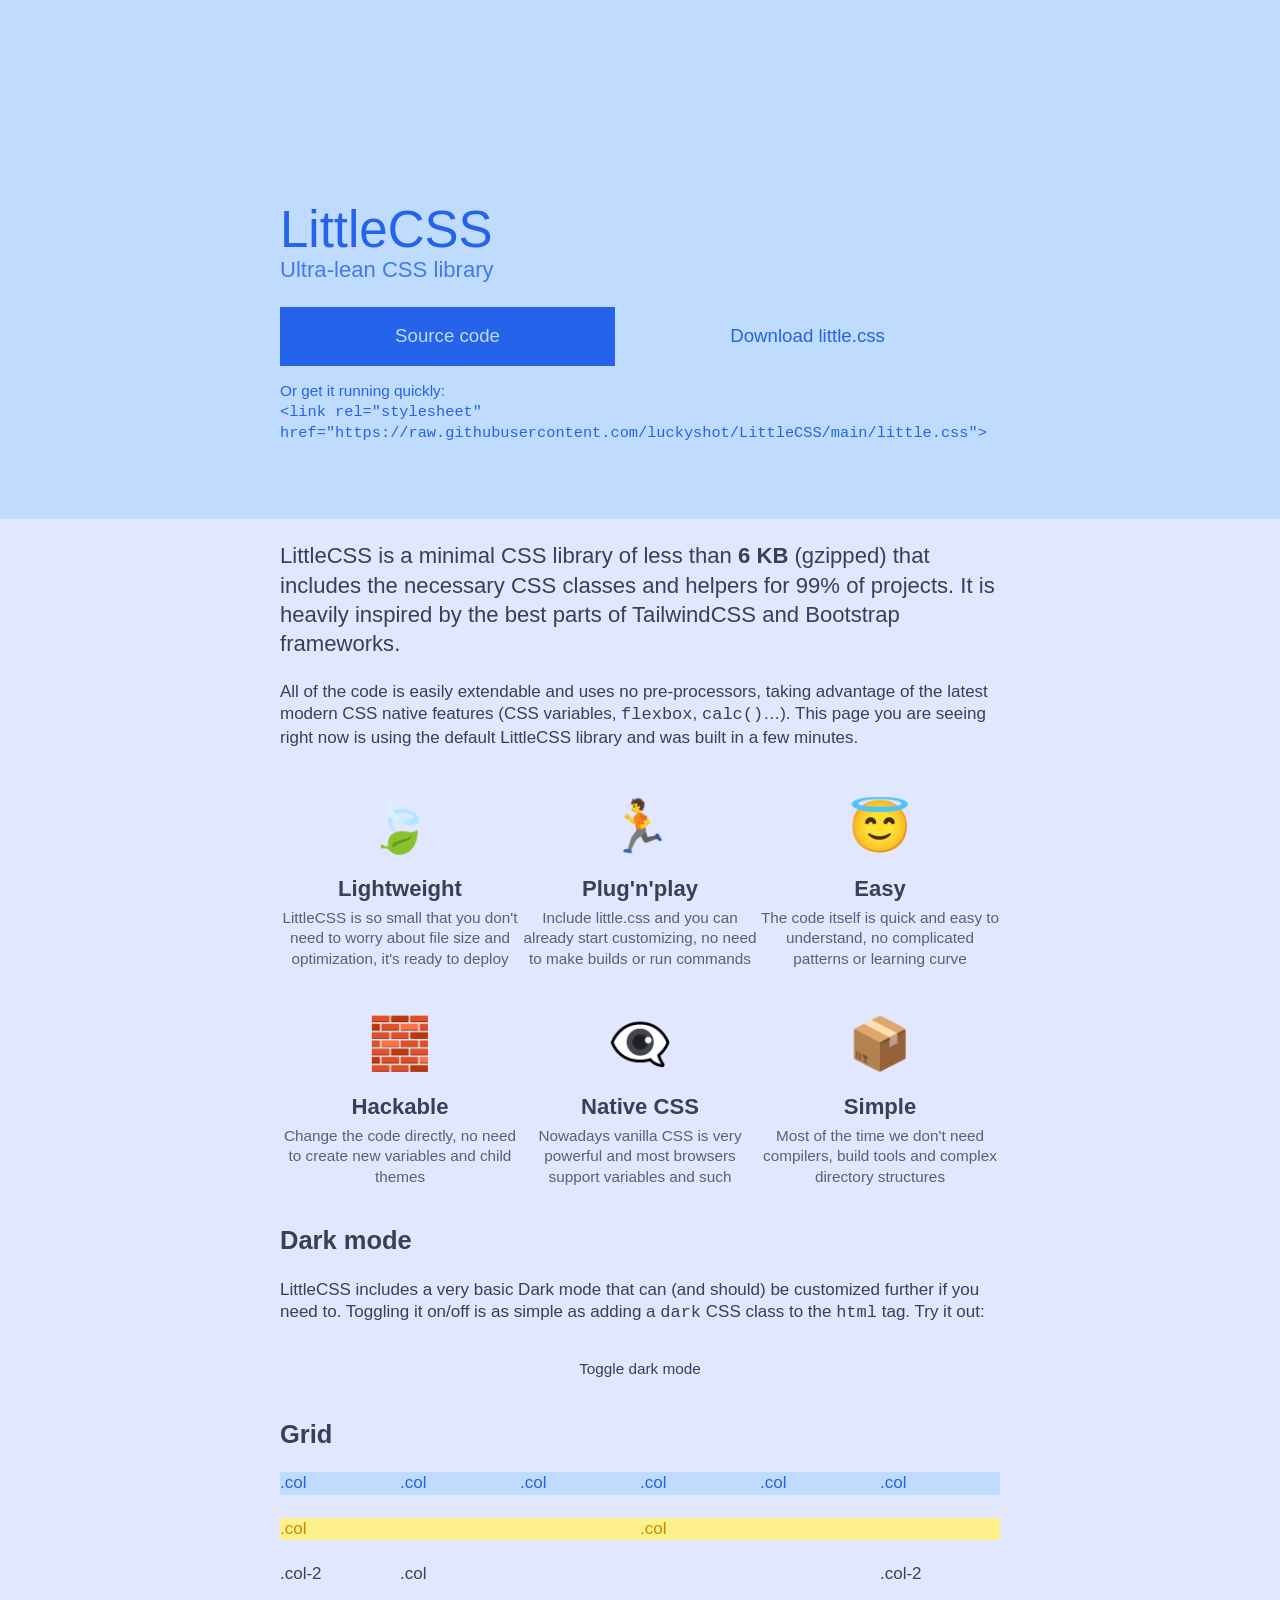
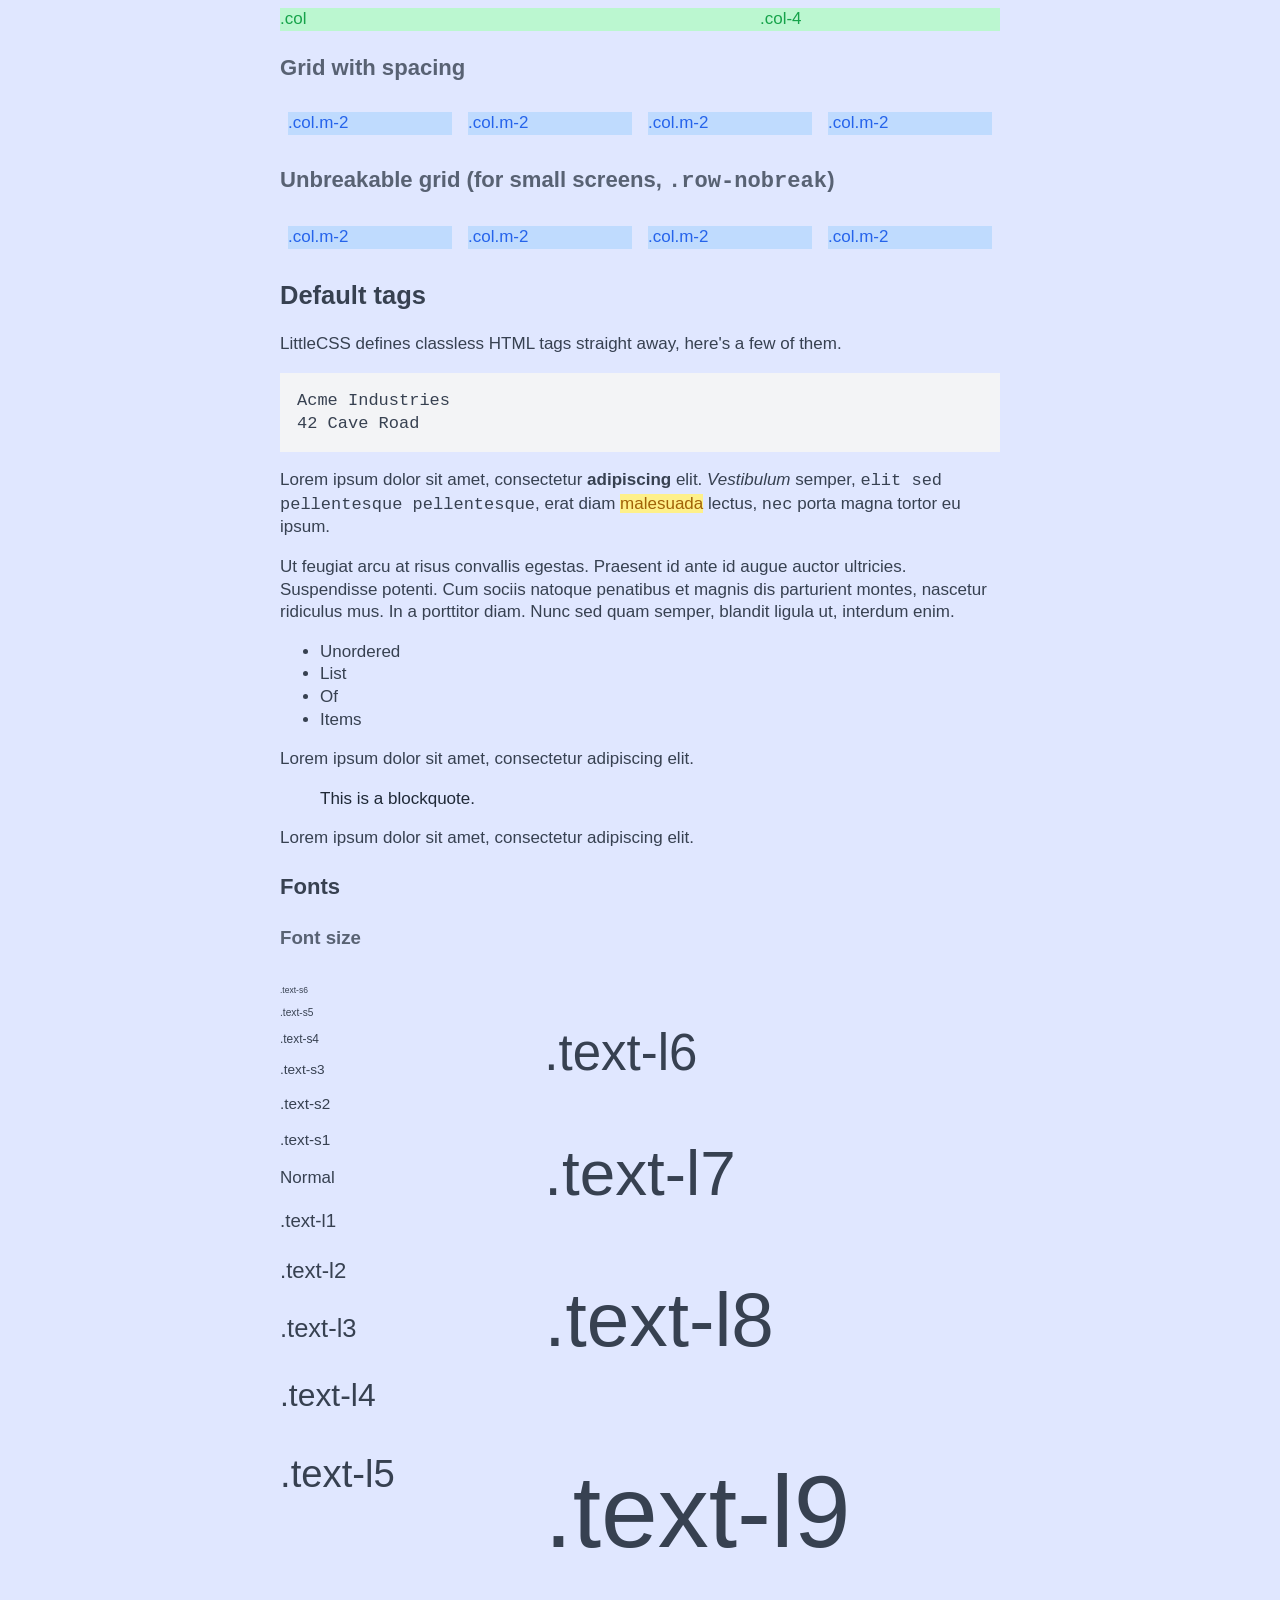
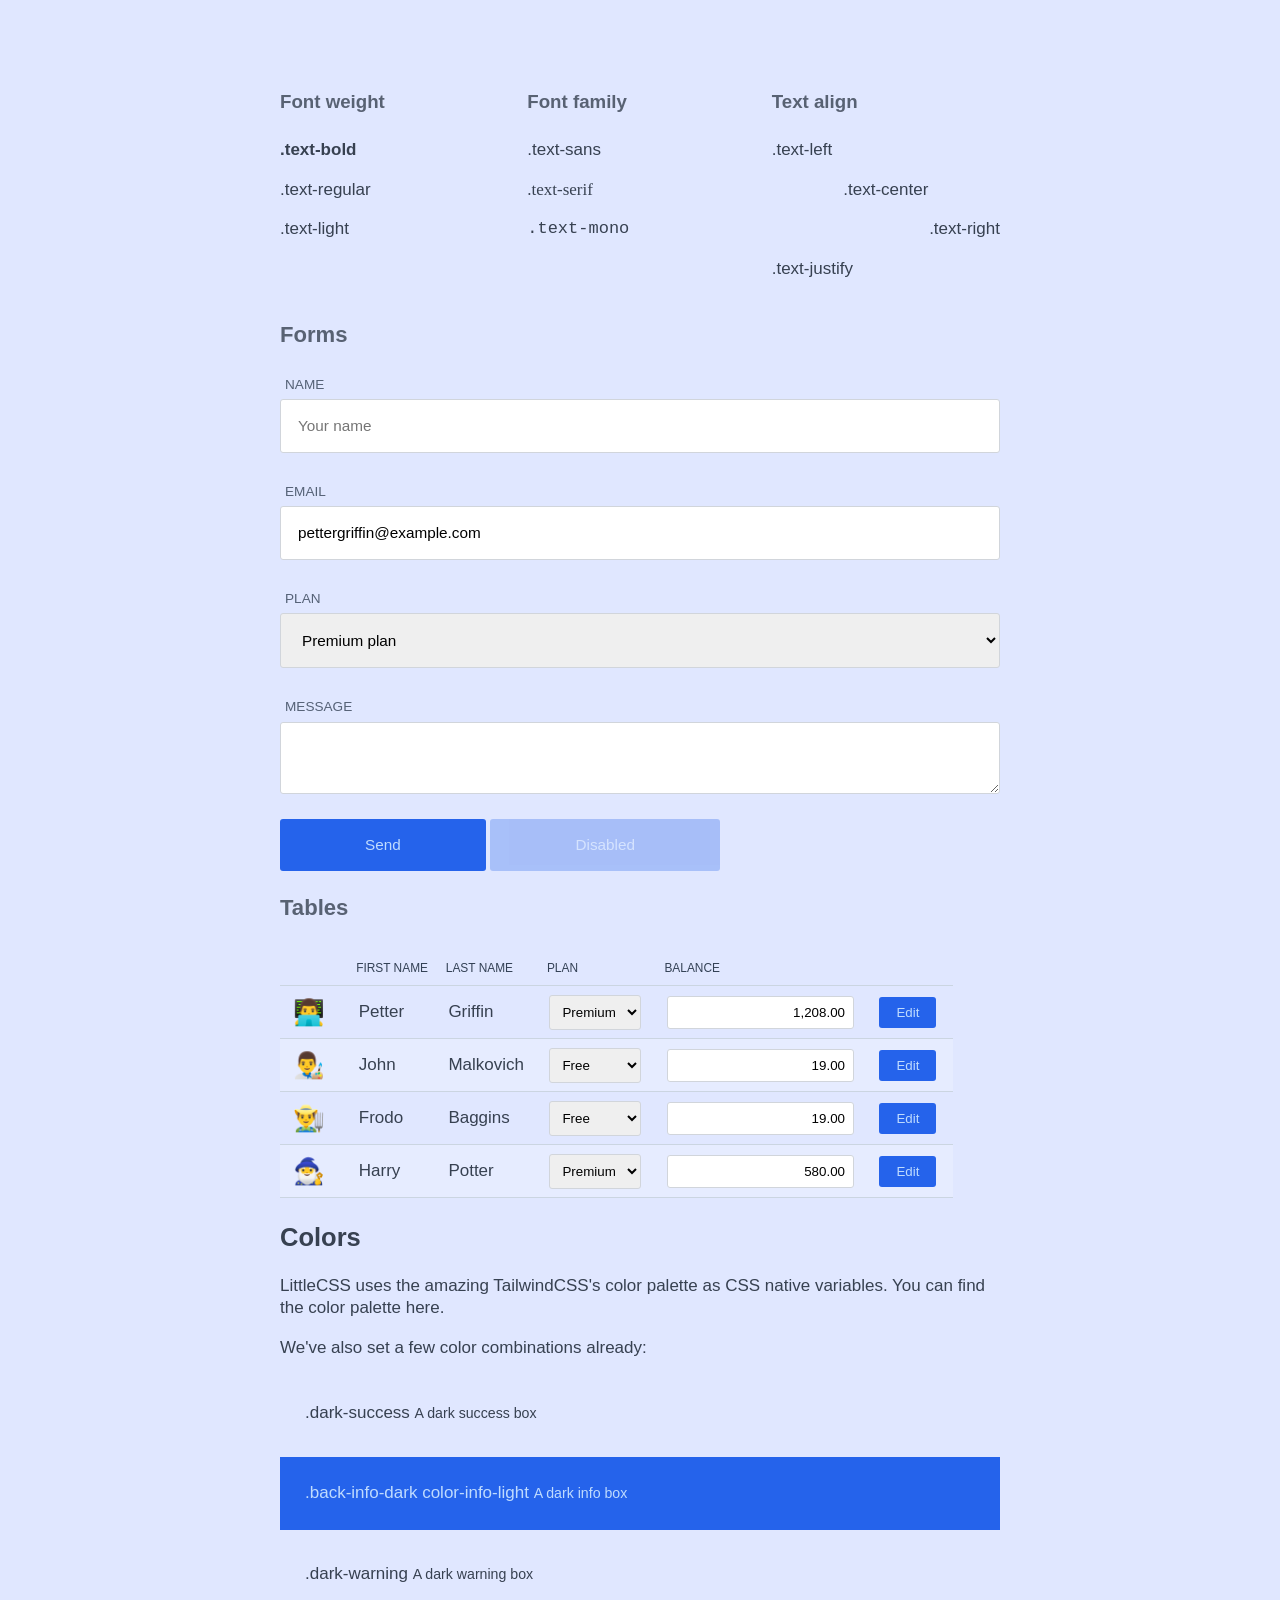
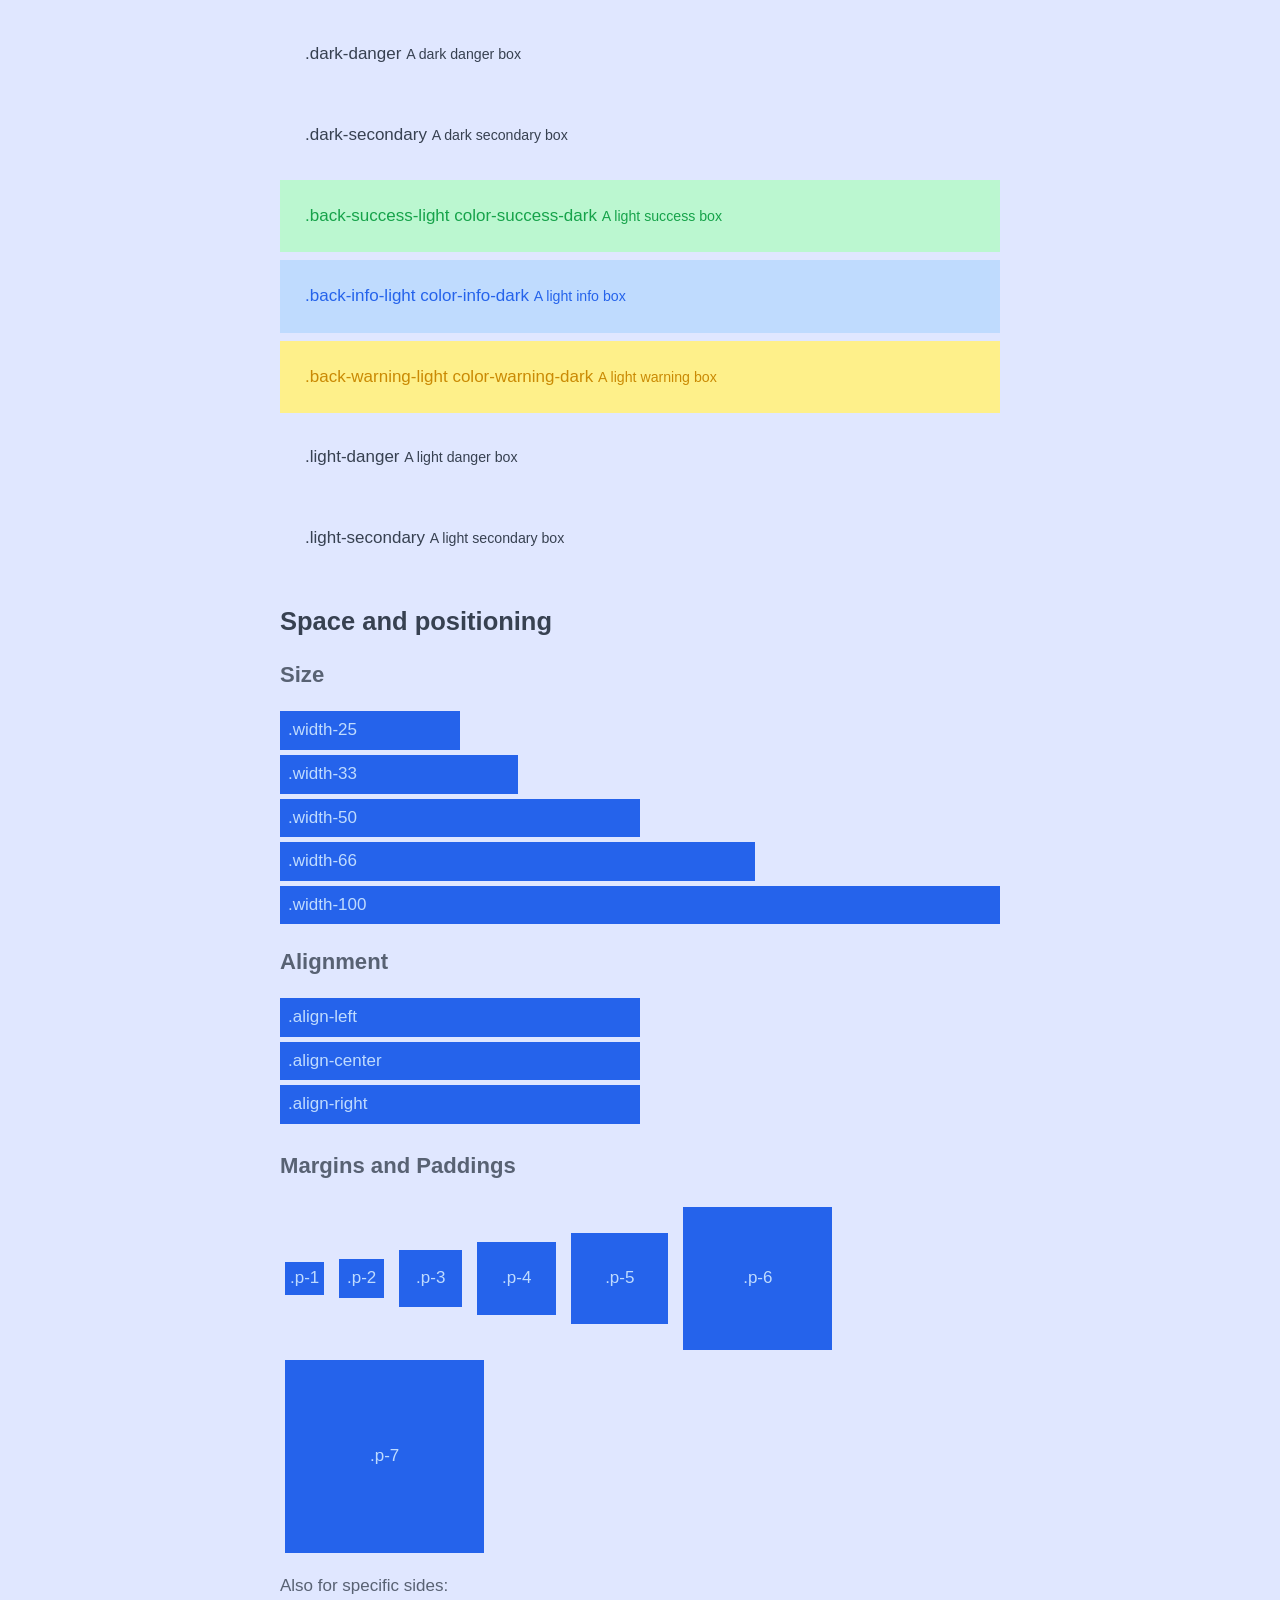
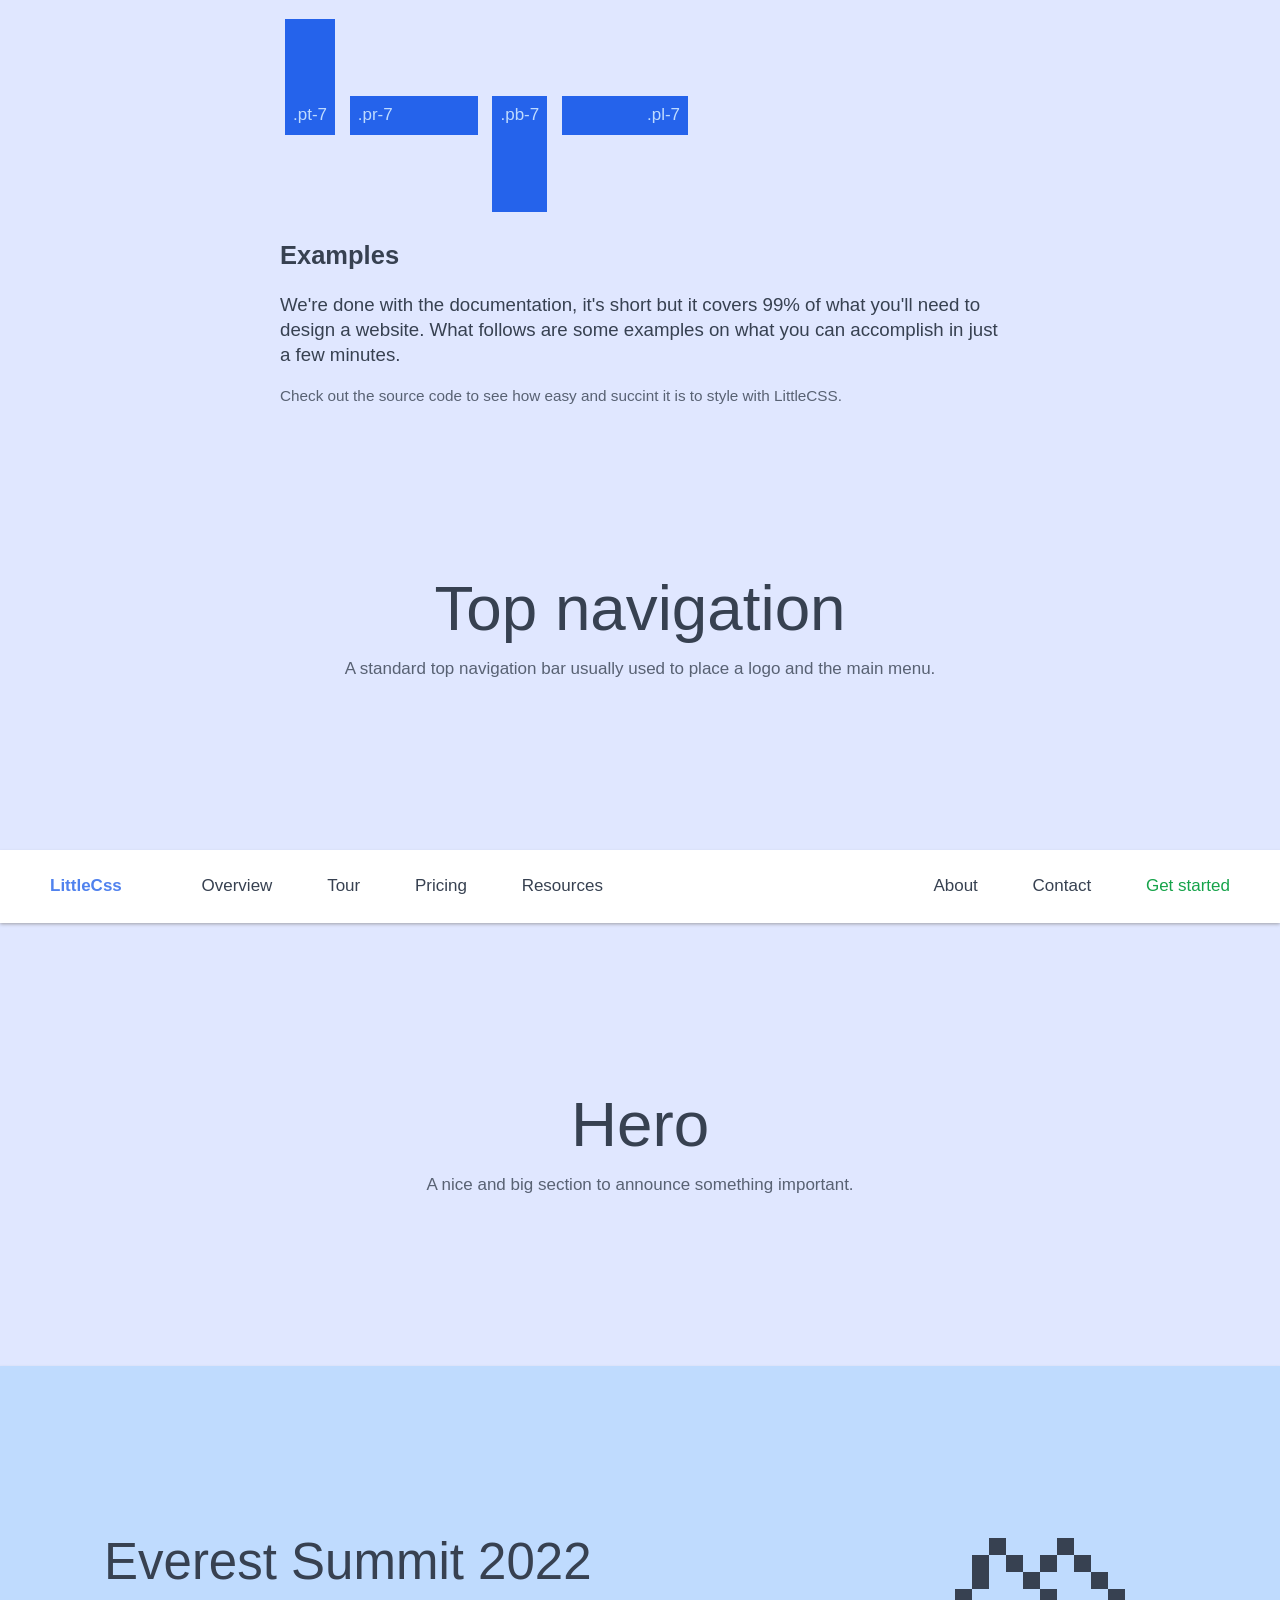
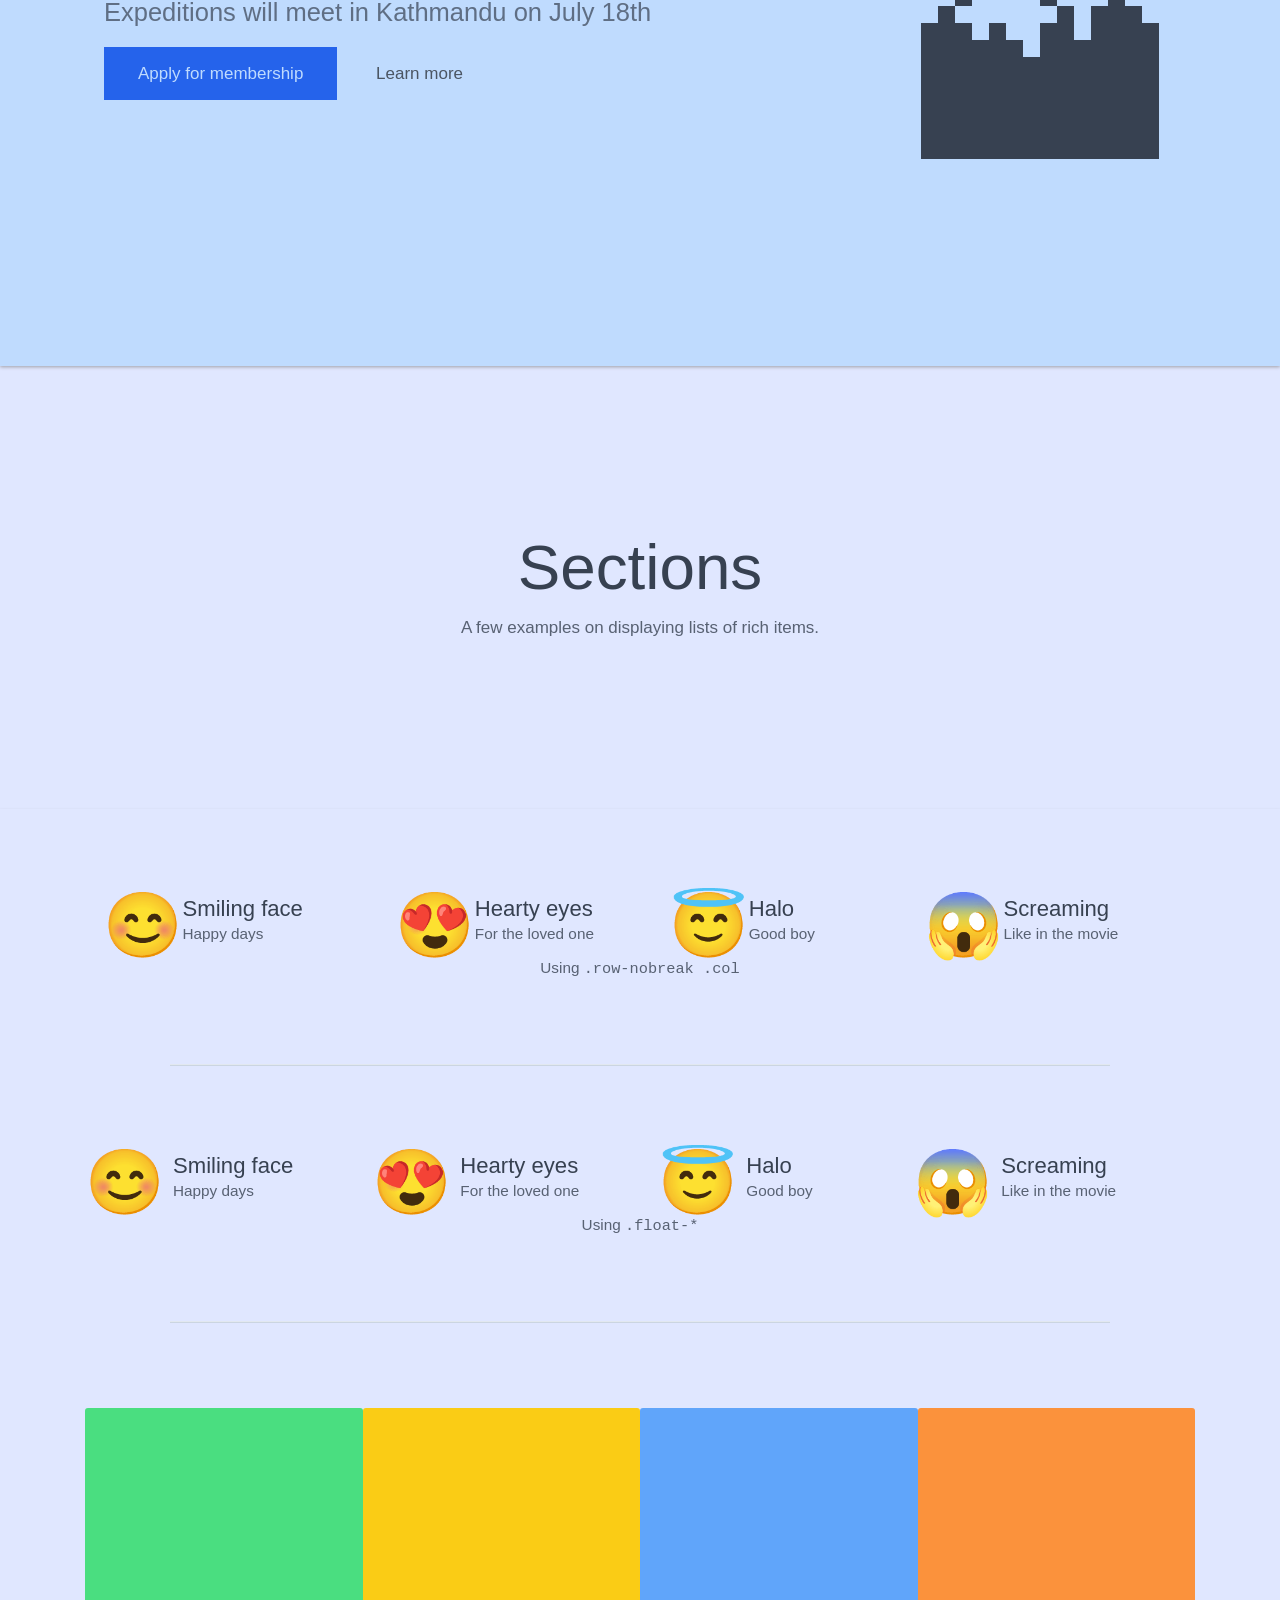
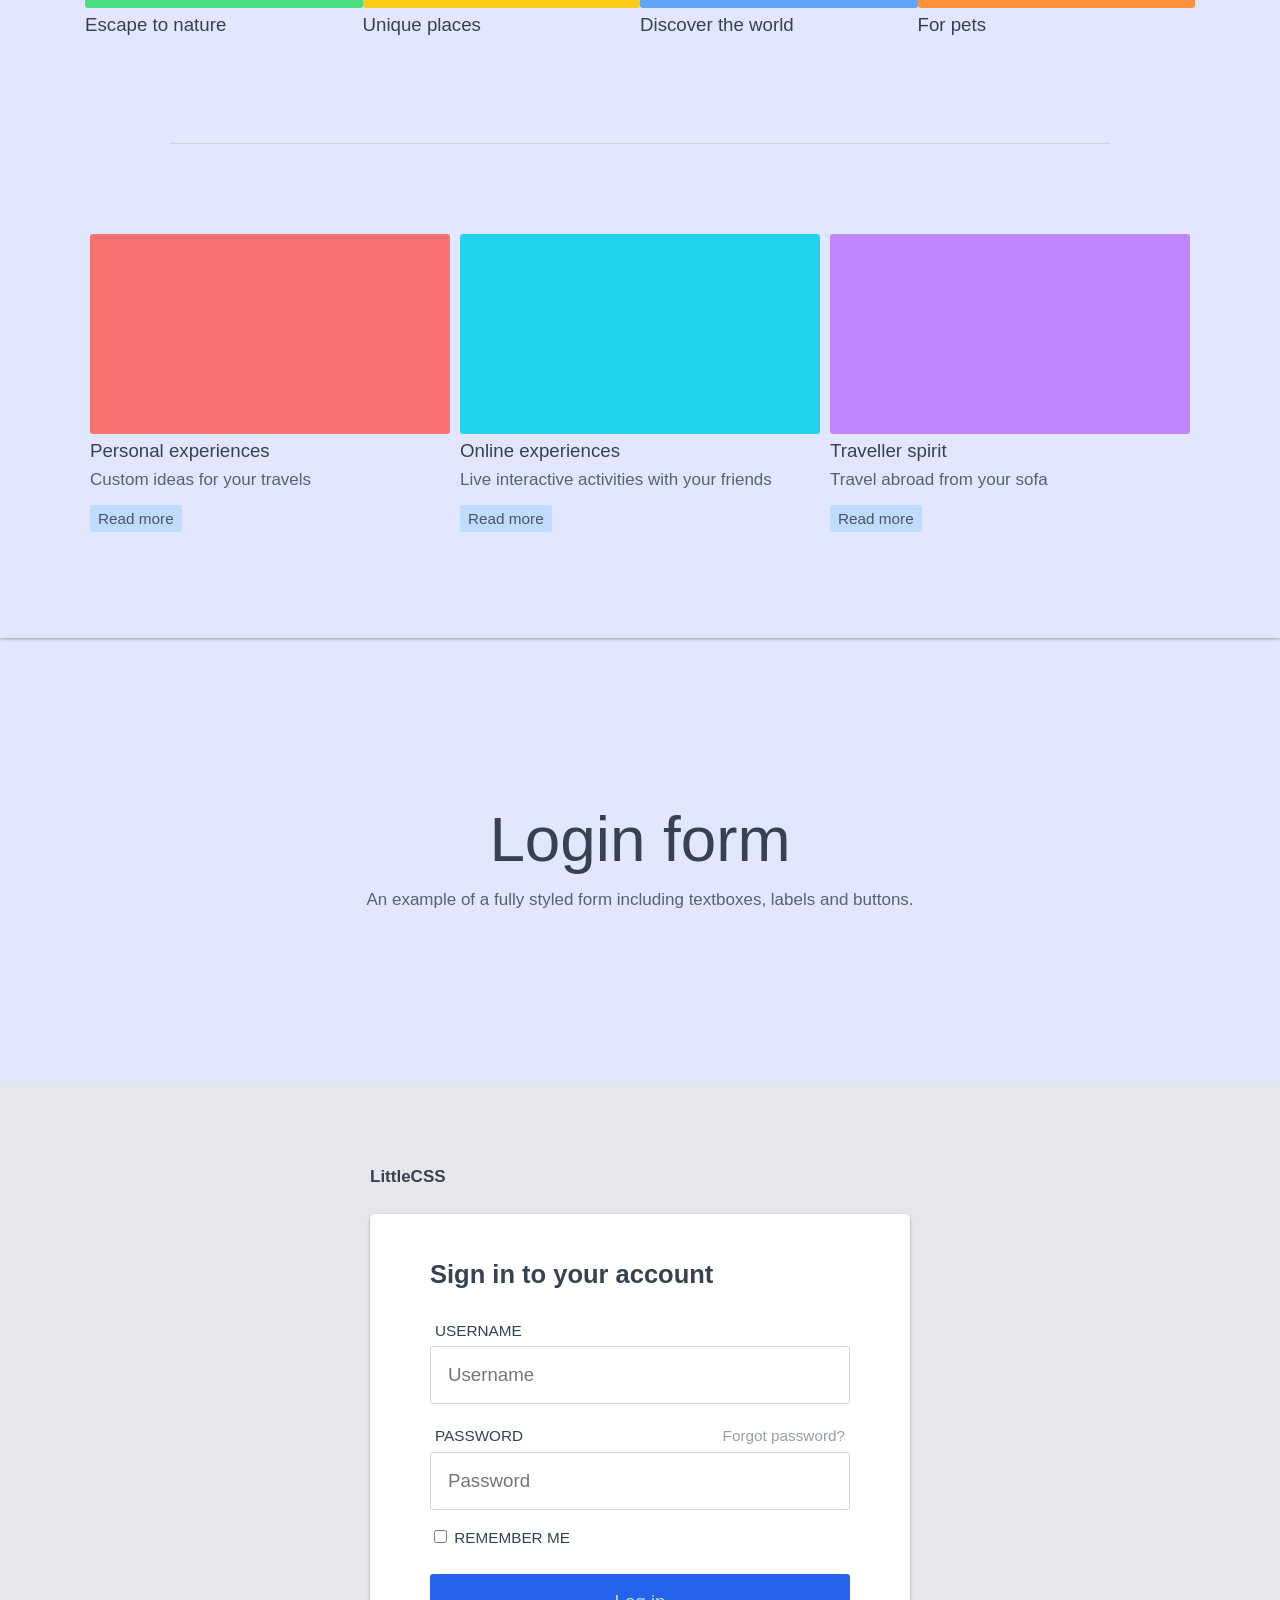
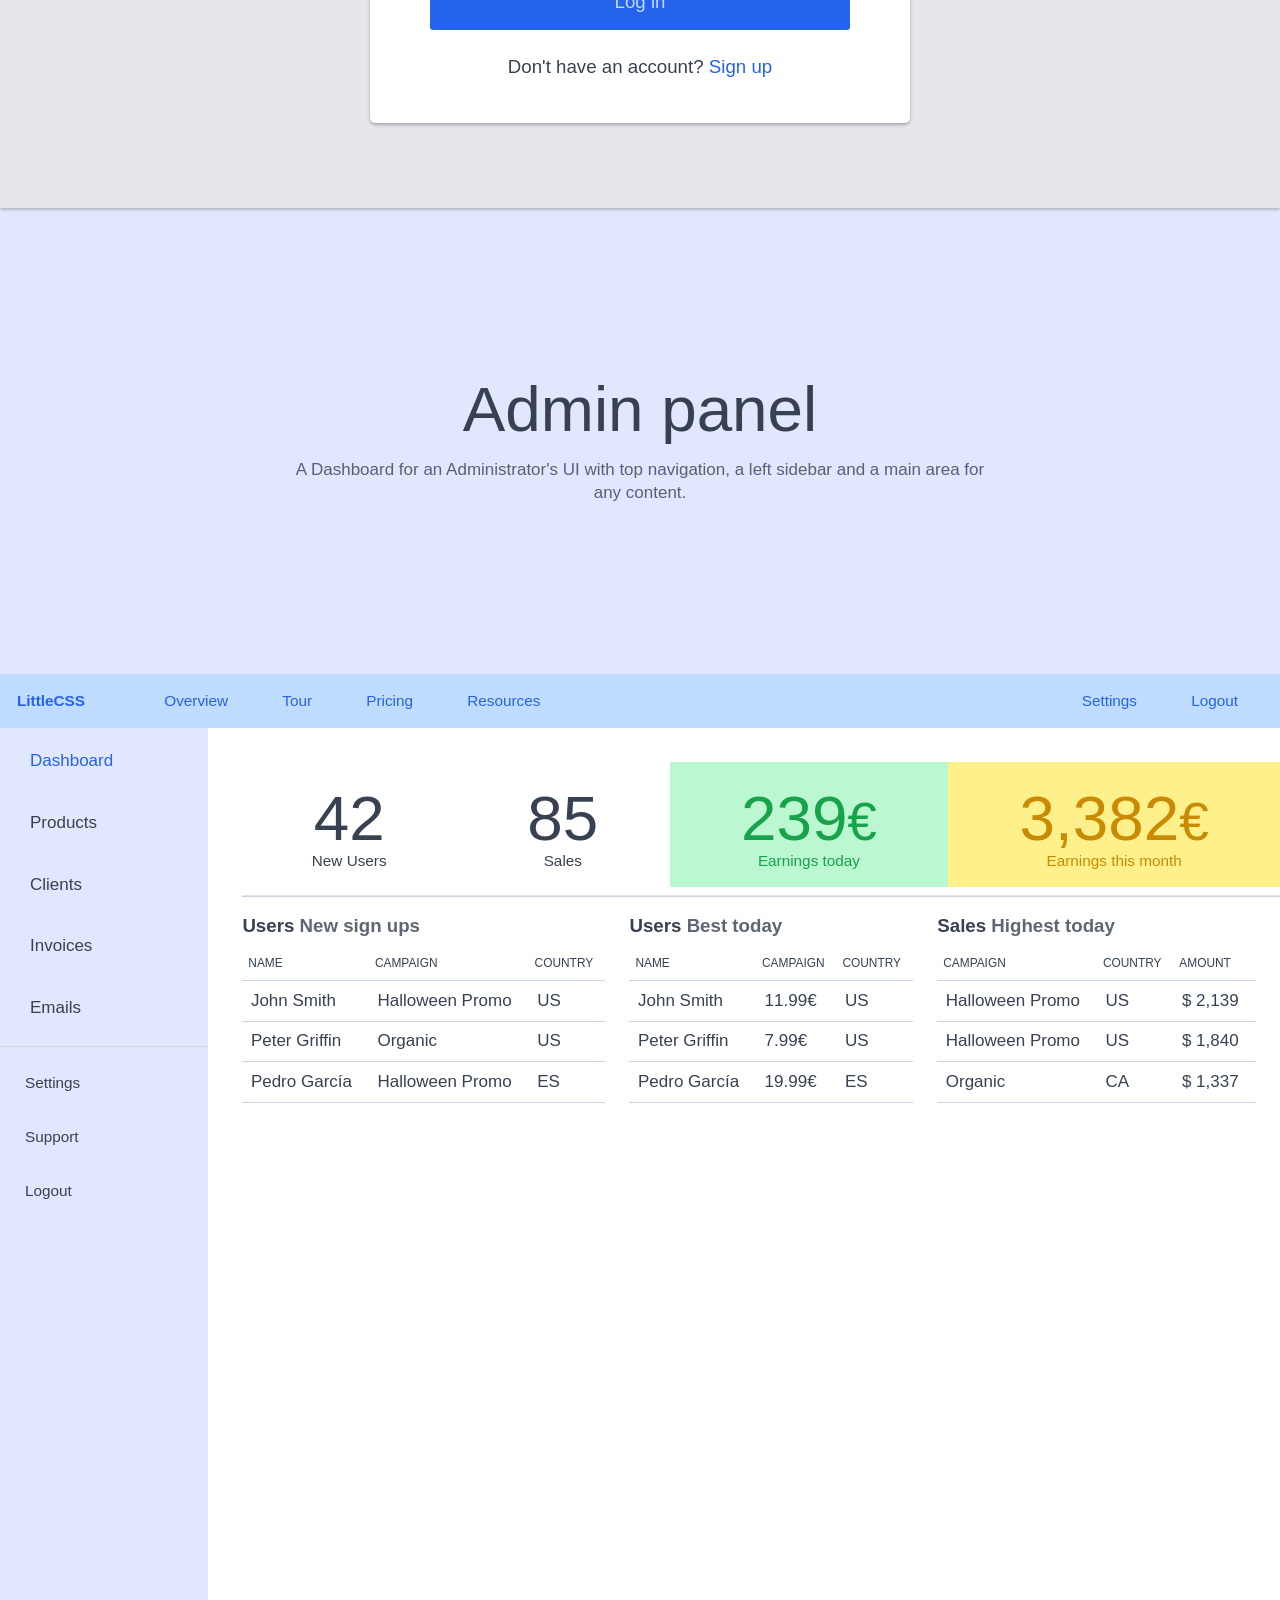
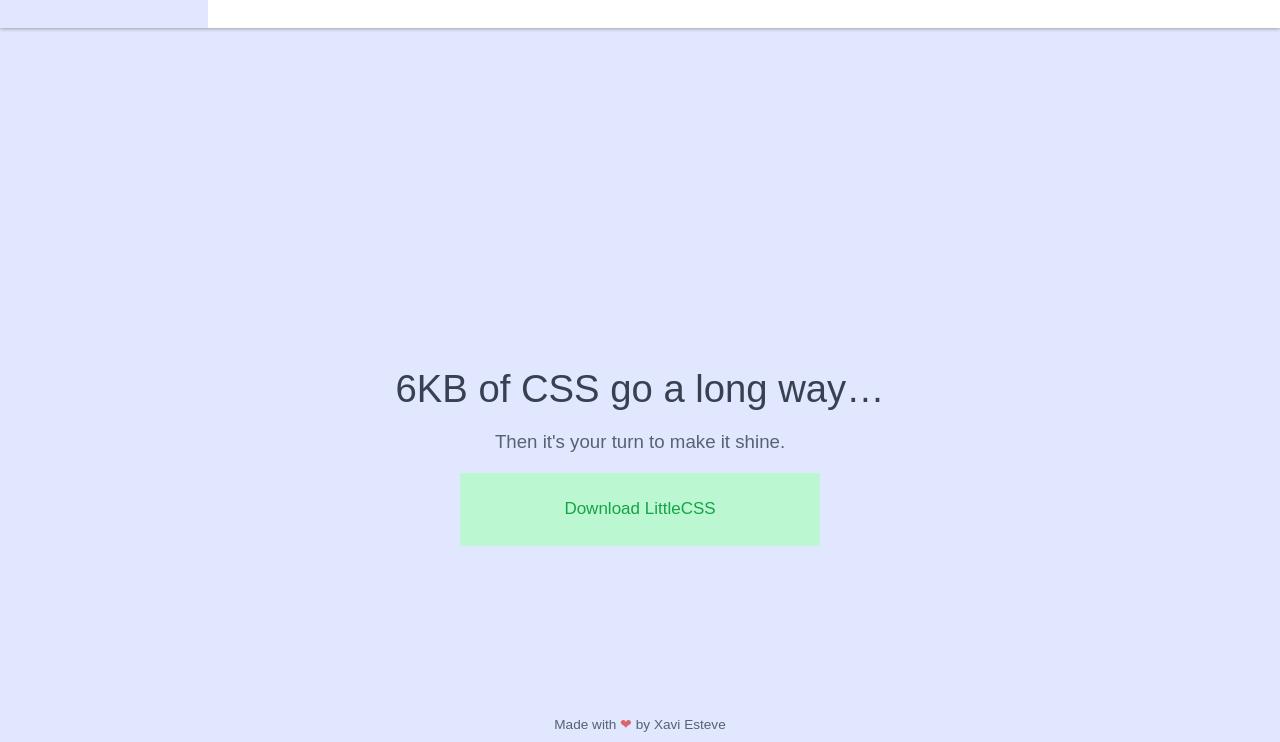
==== commit 972620dd: "." ====
--- a/index.html
+++ b/index.html
@@ -369,7 +369,7 @@
             <div class="col text-right">
                 <a href="#" class="p-4">About</a>
                 <a href="#" class="p-4">Contact</a>
-                <a href="#" class="p-4 back-info-light color-info-dark">Get started</a>
+                <a href="#" class="p-4 color-success-dark">Get started</a>
             </div>
         </div>
 
@@ -386,15 +386,15 @@
     <div class="container-fluid back-info-light box-shadow">
         <div class="row container-xxl align-center pt-7 pb-7">
             <div class="col p-5">
-                <p class="text-l6 mb-0">This is amazing</p>
-                <p class="text-l3 opacity-70 mt-2">The revolutionary styling library that will blow your mind</p>
+                <p class="text-l6 mb-0">Everest Summit 2022</p>
+                <p class="text-l3 opacity-70 mt-2">Expeditions will meet in Kathmandu on July 18th</p>
                 <p class="mt-5">
-                    <a href="#" class="button dark-success p-3 pl-5 pr-5">Download</a>
+                    <a href="#" class="button dark-success p-3 pl-5 pr-5">Apply for membership</a>
                     <a href="#" class="button back-info-light color-secondary-dark p-3 pl-5 pr-5">Learn more</a>
                 </p>
             </div>
             <div class="col text-right p-5" style="font-size: 16rem">
-                🧭
+                🏔
             </div>
         </div>
     </div>
@@ -550,7 +550,7 @@
 
     </div>
 
-    <div class="container-fluid align-center p-7 box-shadow">
+    <div class="container-fluid align-center p-7 box-shadow back-secondary-light">
 
         <div class="container-md align-center text-black mb-4">
             LittleCSS
@@ -739,8 +739,8 @@
 
 
 
-    <div class="container-lg align-center mt-8">
-        <h5 class="text-center text-light text-l5 mb-0">6KB of CSS go a long way</h5>
+    <div class="container-lg align-center mt-9">
+        <h5 class="text-center text-light text-l5 mb-0">6KB of CSS go a long way&hellip;</h5>
         <p class="text-center text-light text-l1 opacity-80">Then it's your turn to make it shine.</p>
         <p class="text-center"><a href="#" class="color-success-dark back-success-light border-radius p-4 width-50">Download LittleCSS</a></p>
     </div>
@@ -755,7 +755,7 @@
 
     <div class="container-lg align-center">
 
-        <p class="text-center text-s3 mt-9 opacity-80">Made with <span style="color:#DA4848">❤</span> by <a href="https://xaviesteve.com/">Xavi Esteve</a></p>
+        <p class="text-center text-s3 mt-8 opacity-80">Made with <span style="color:#DA4848">❤</span> by <a href="https://xaviesteve.com/">Xavi Esteve</a></p>
 
     </div>
 
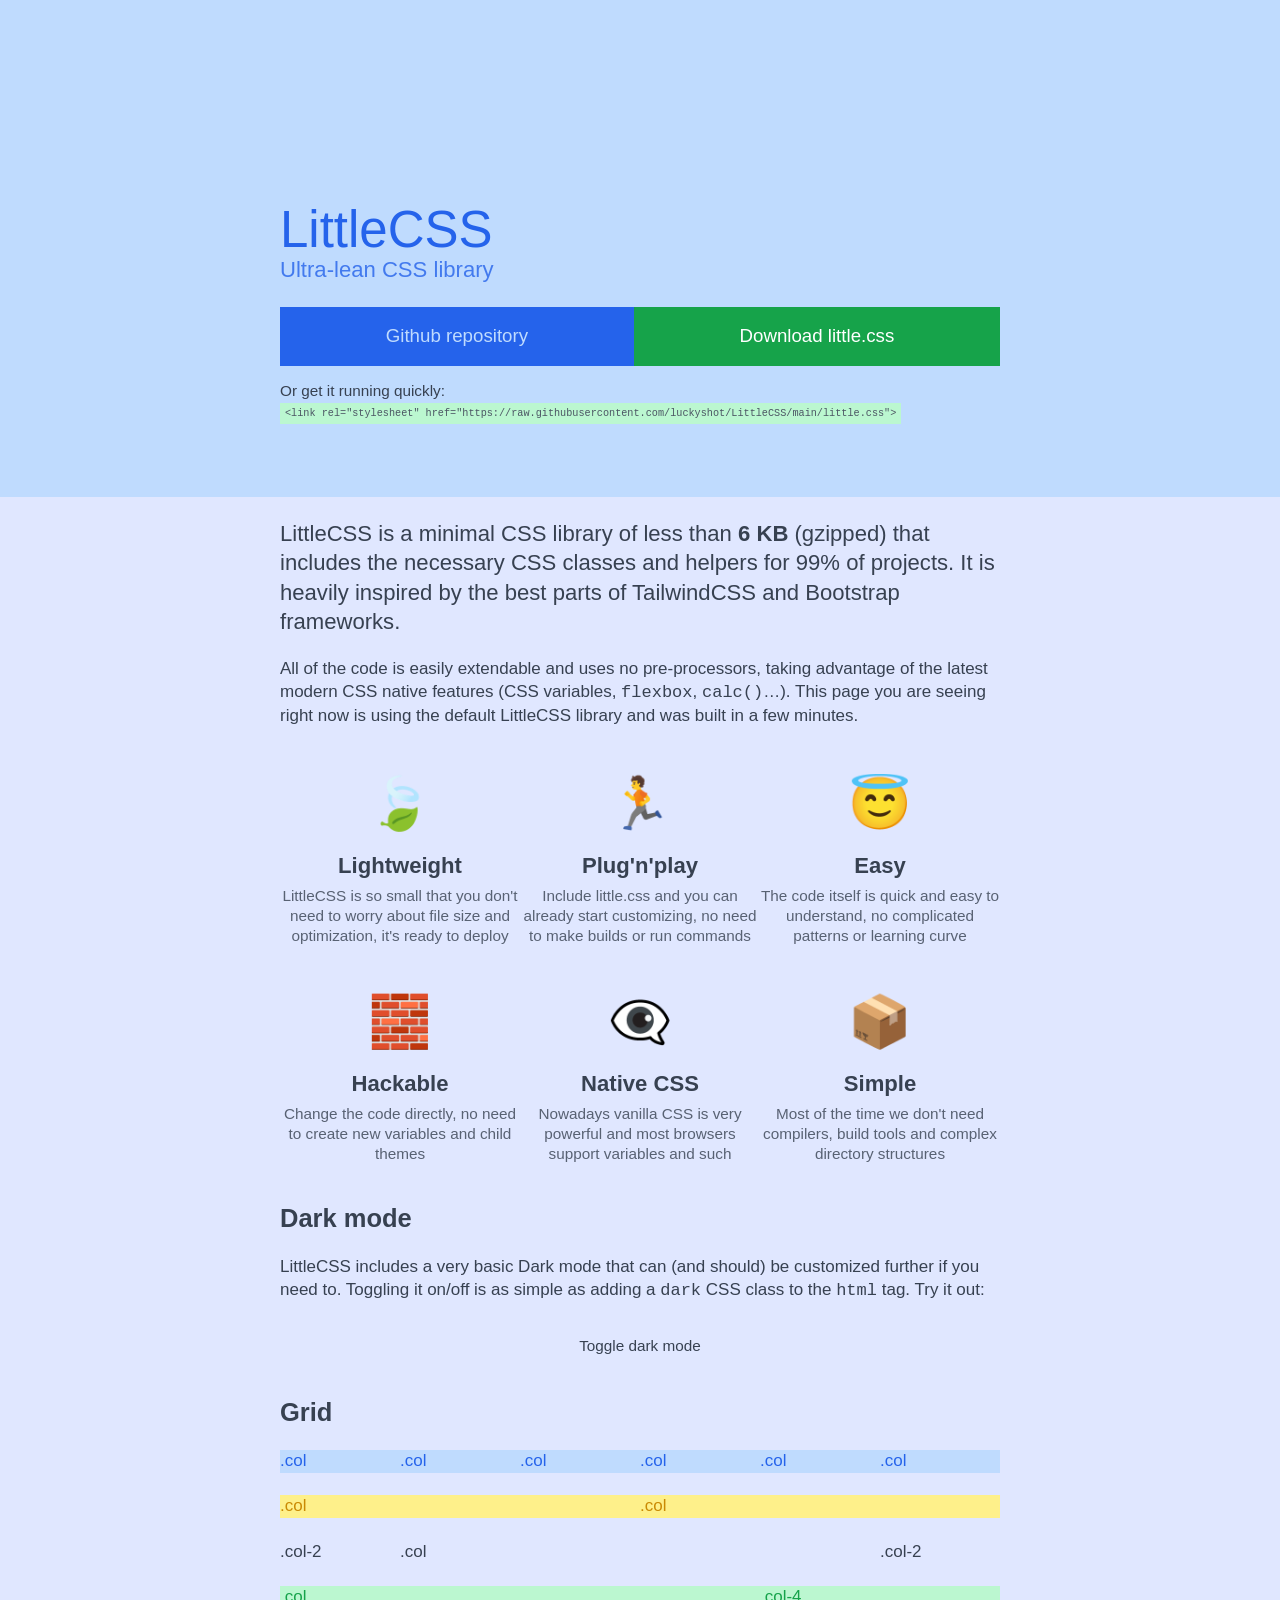
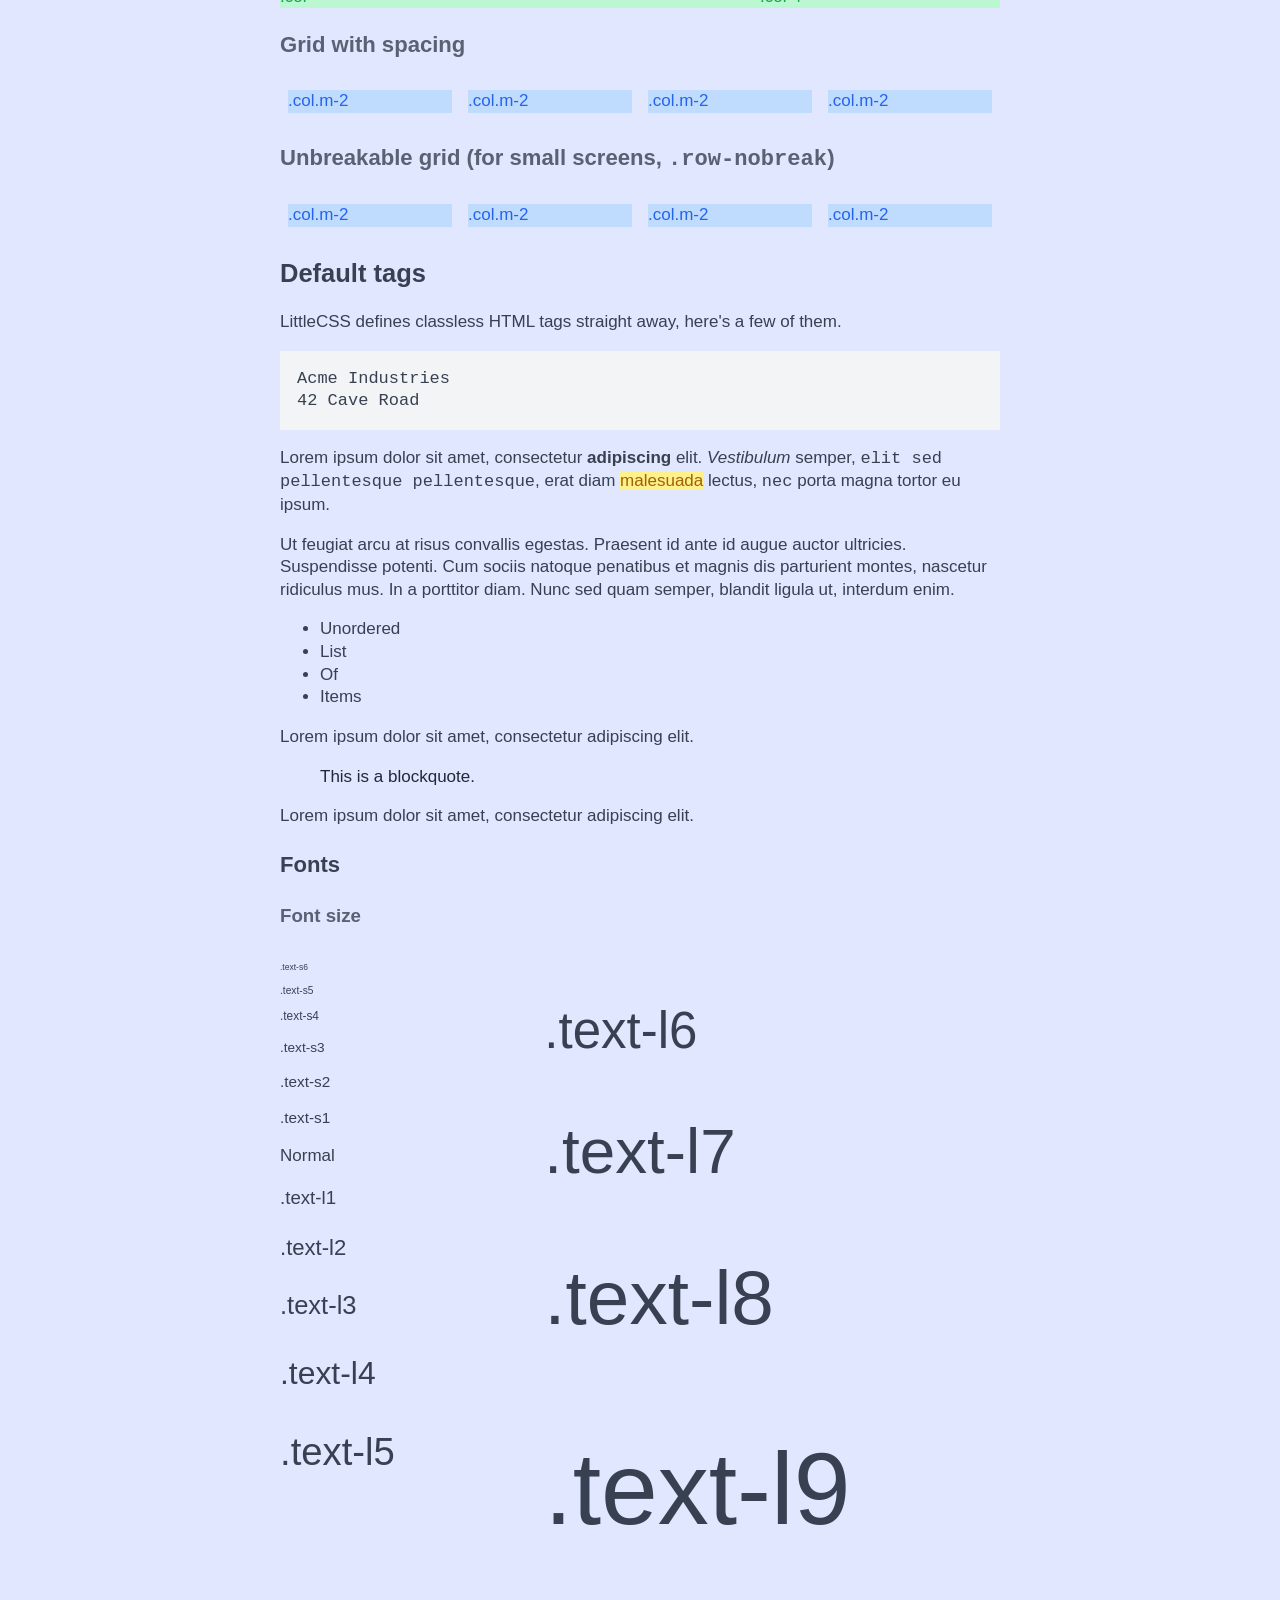
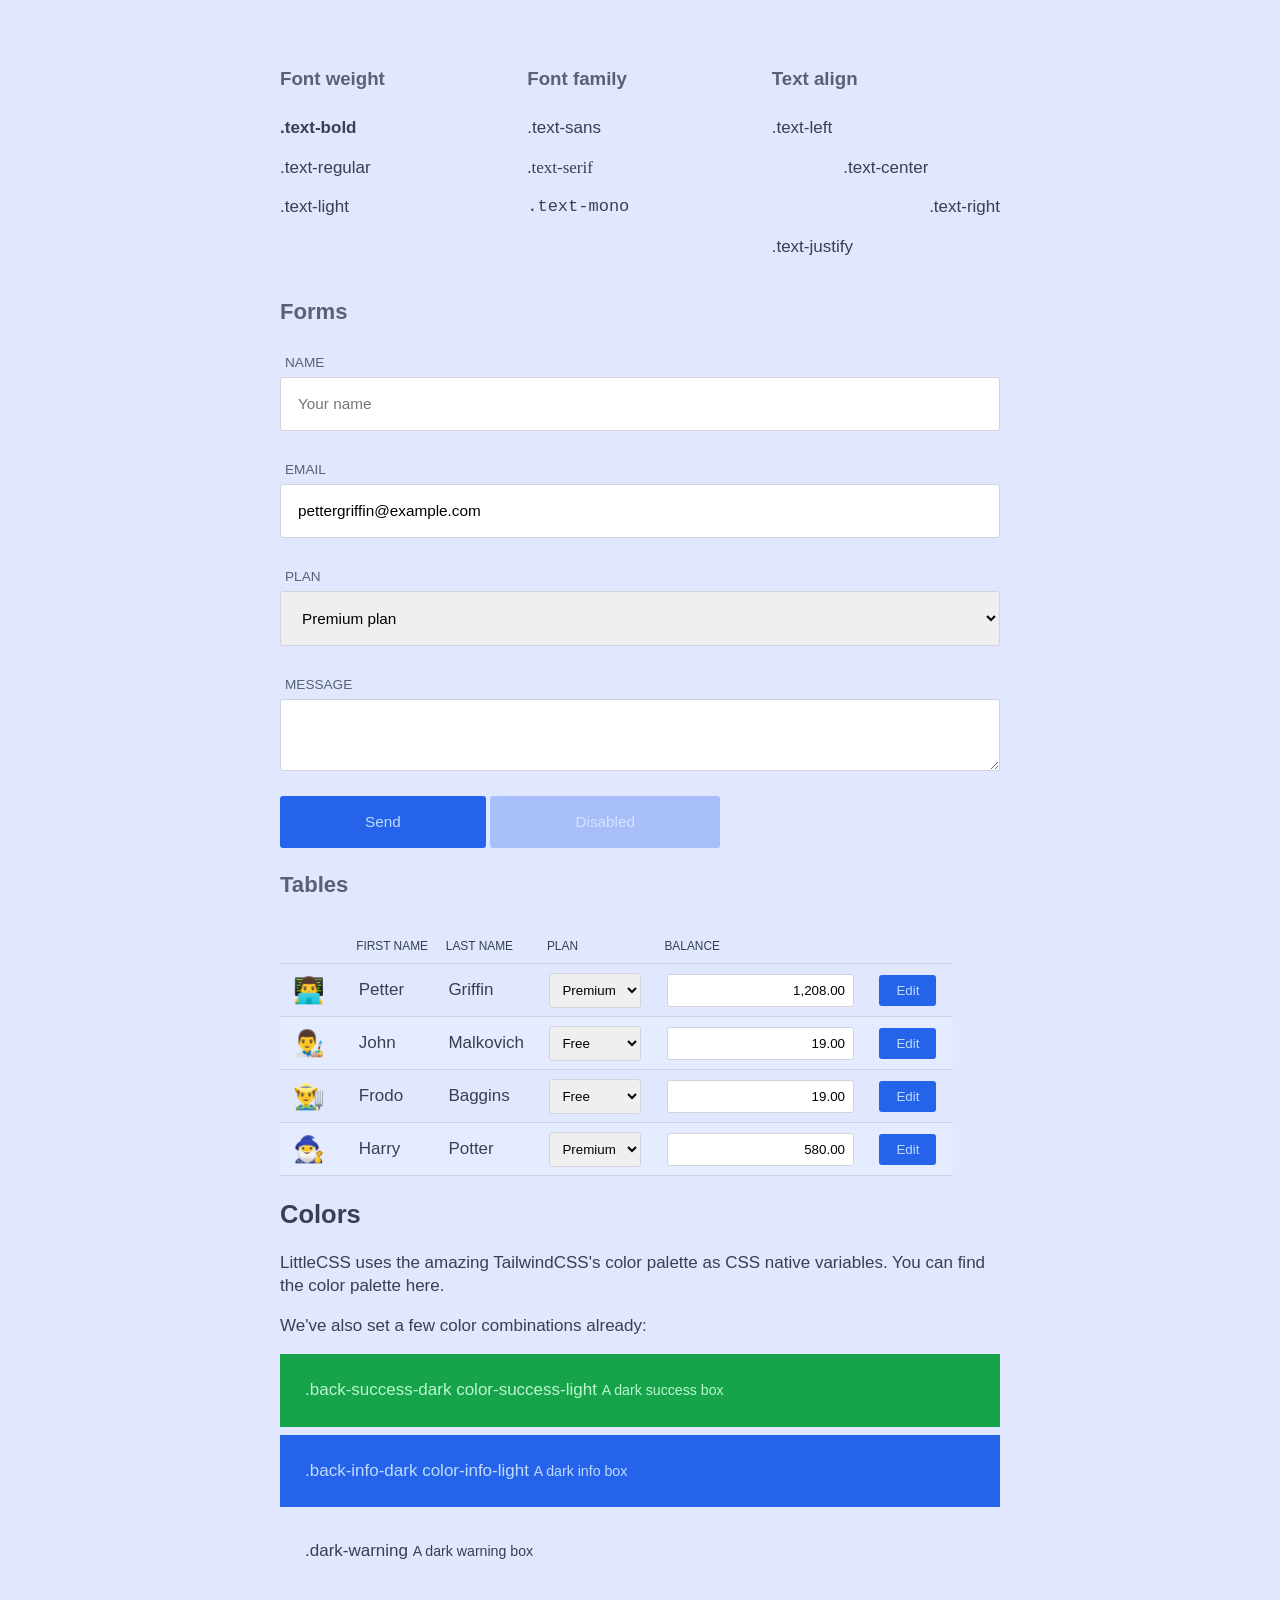
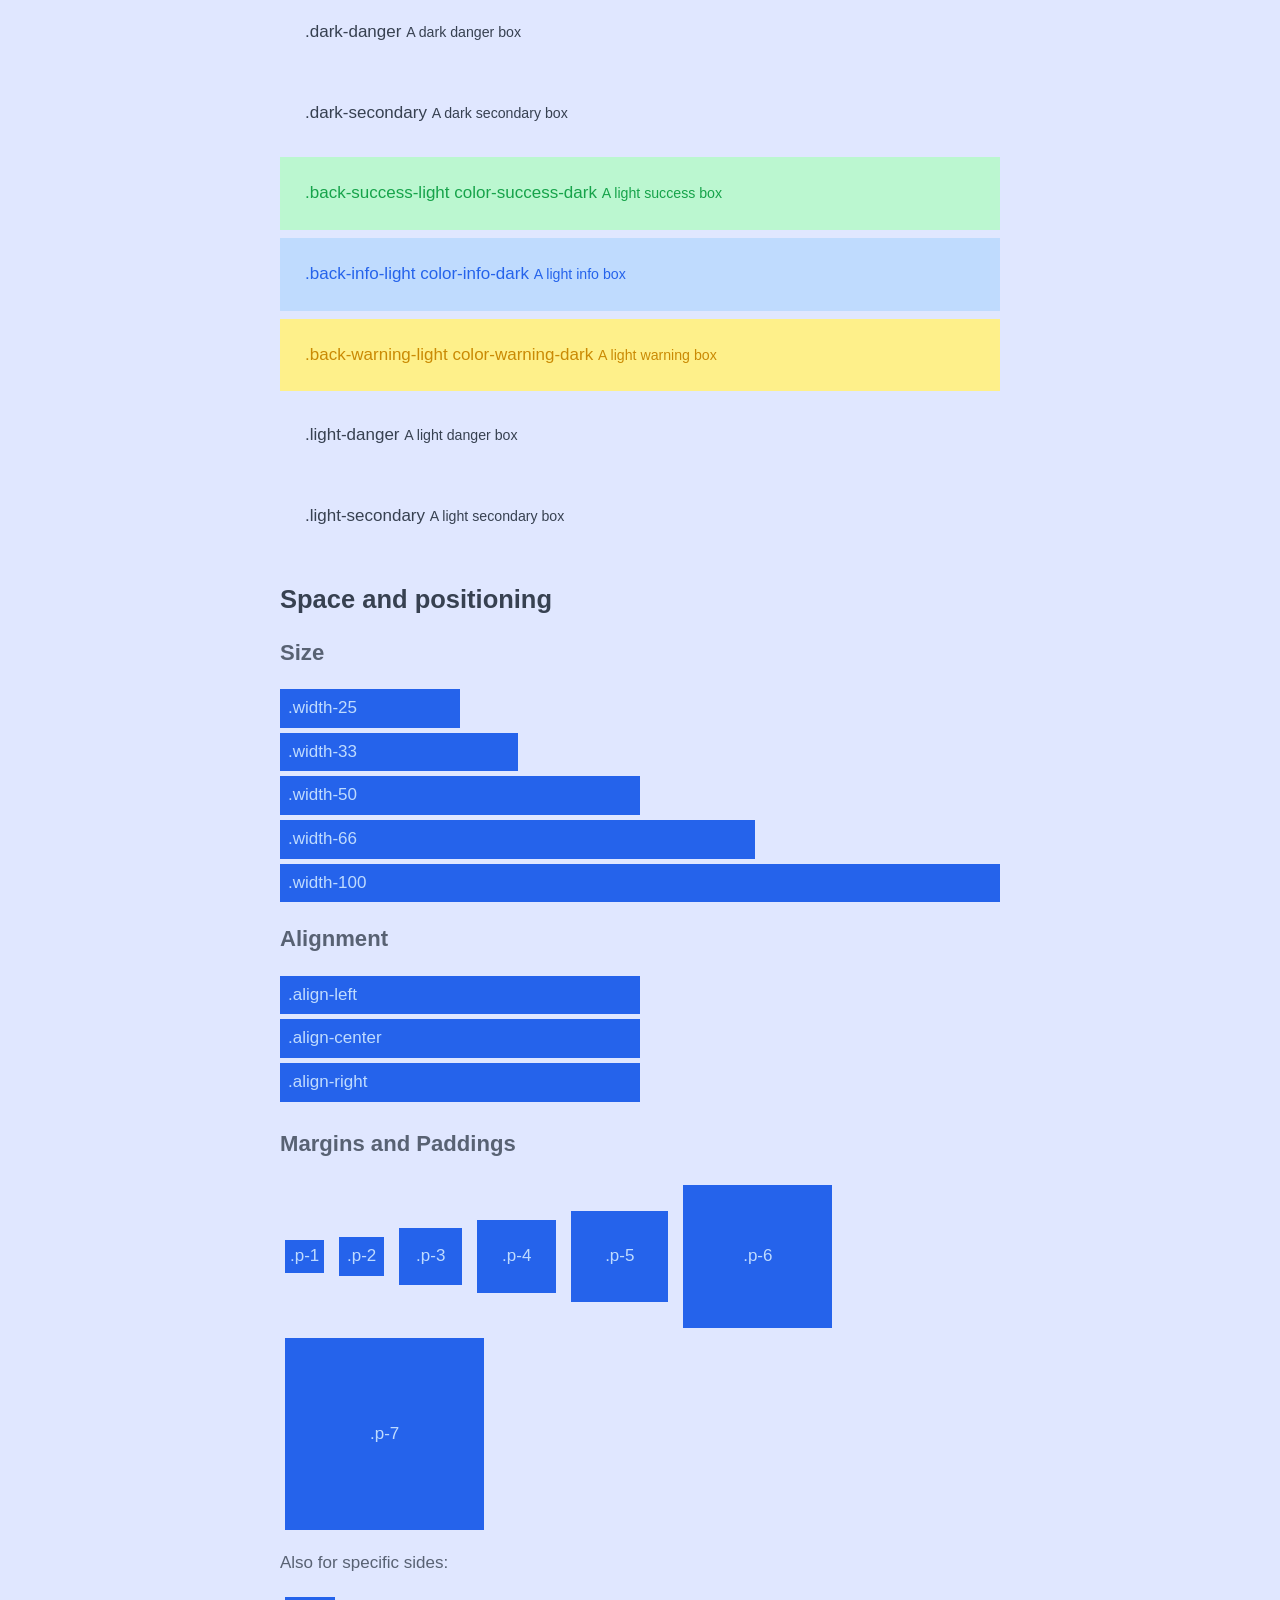
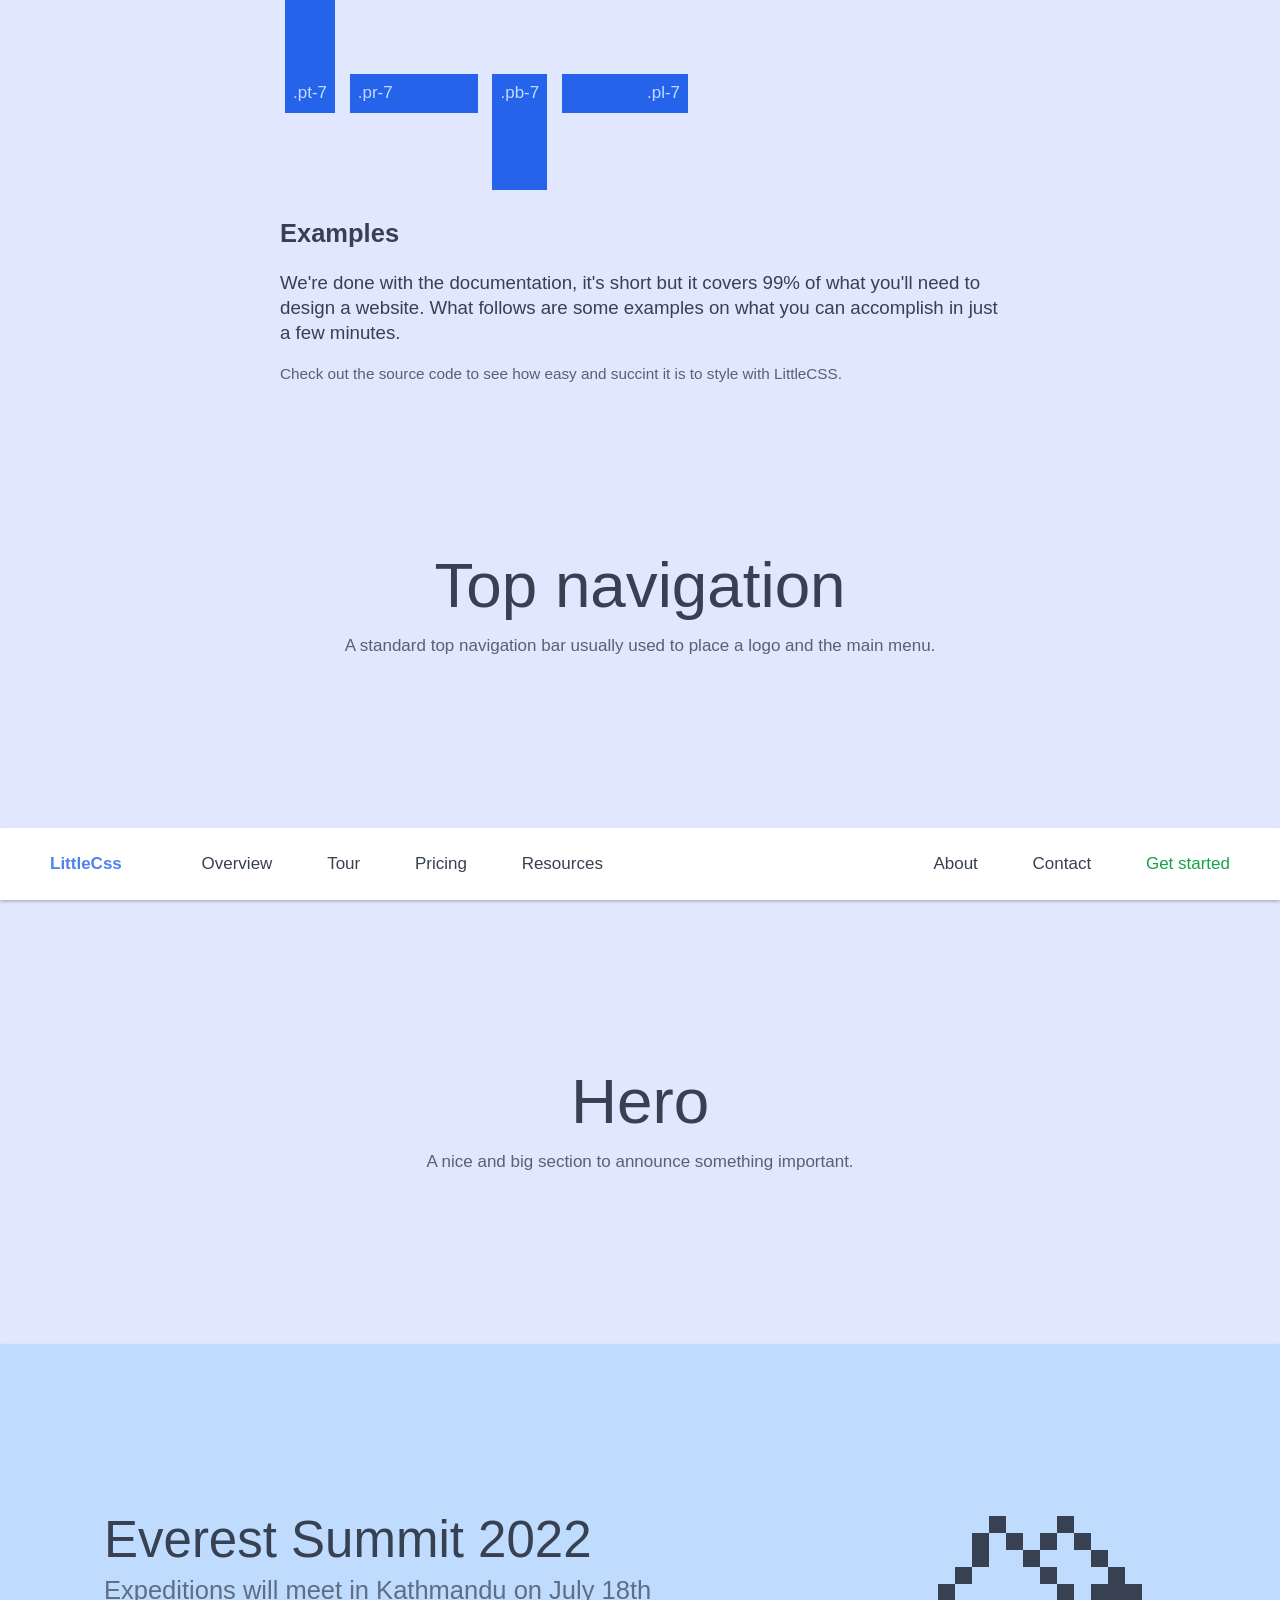
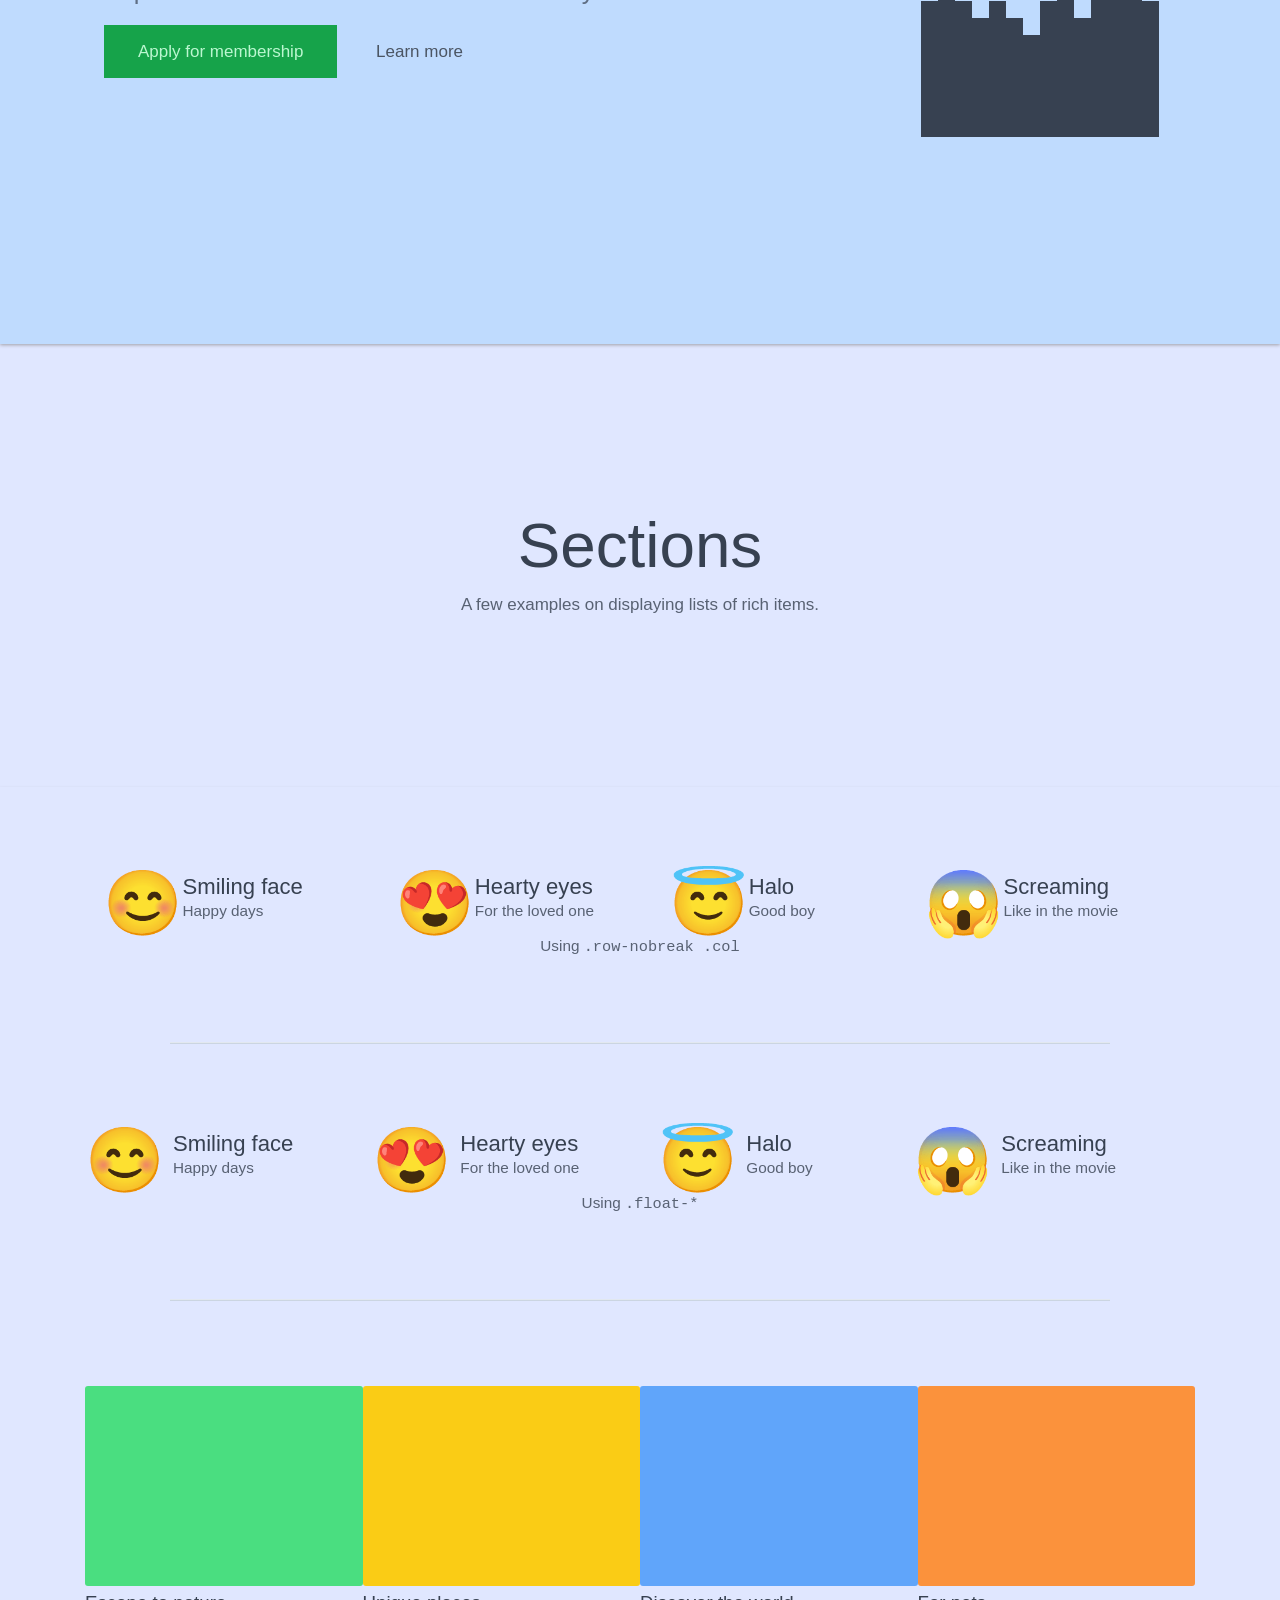
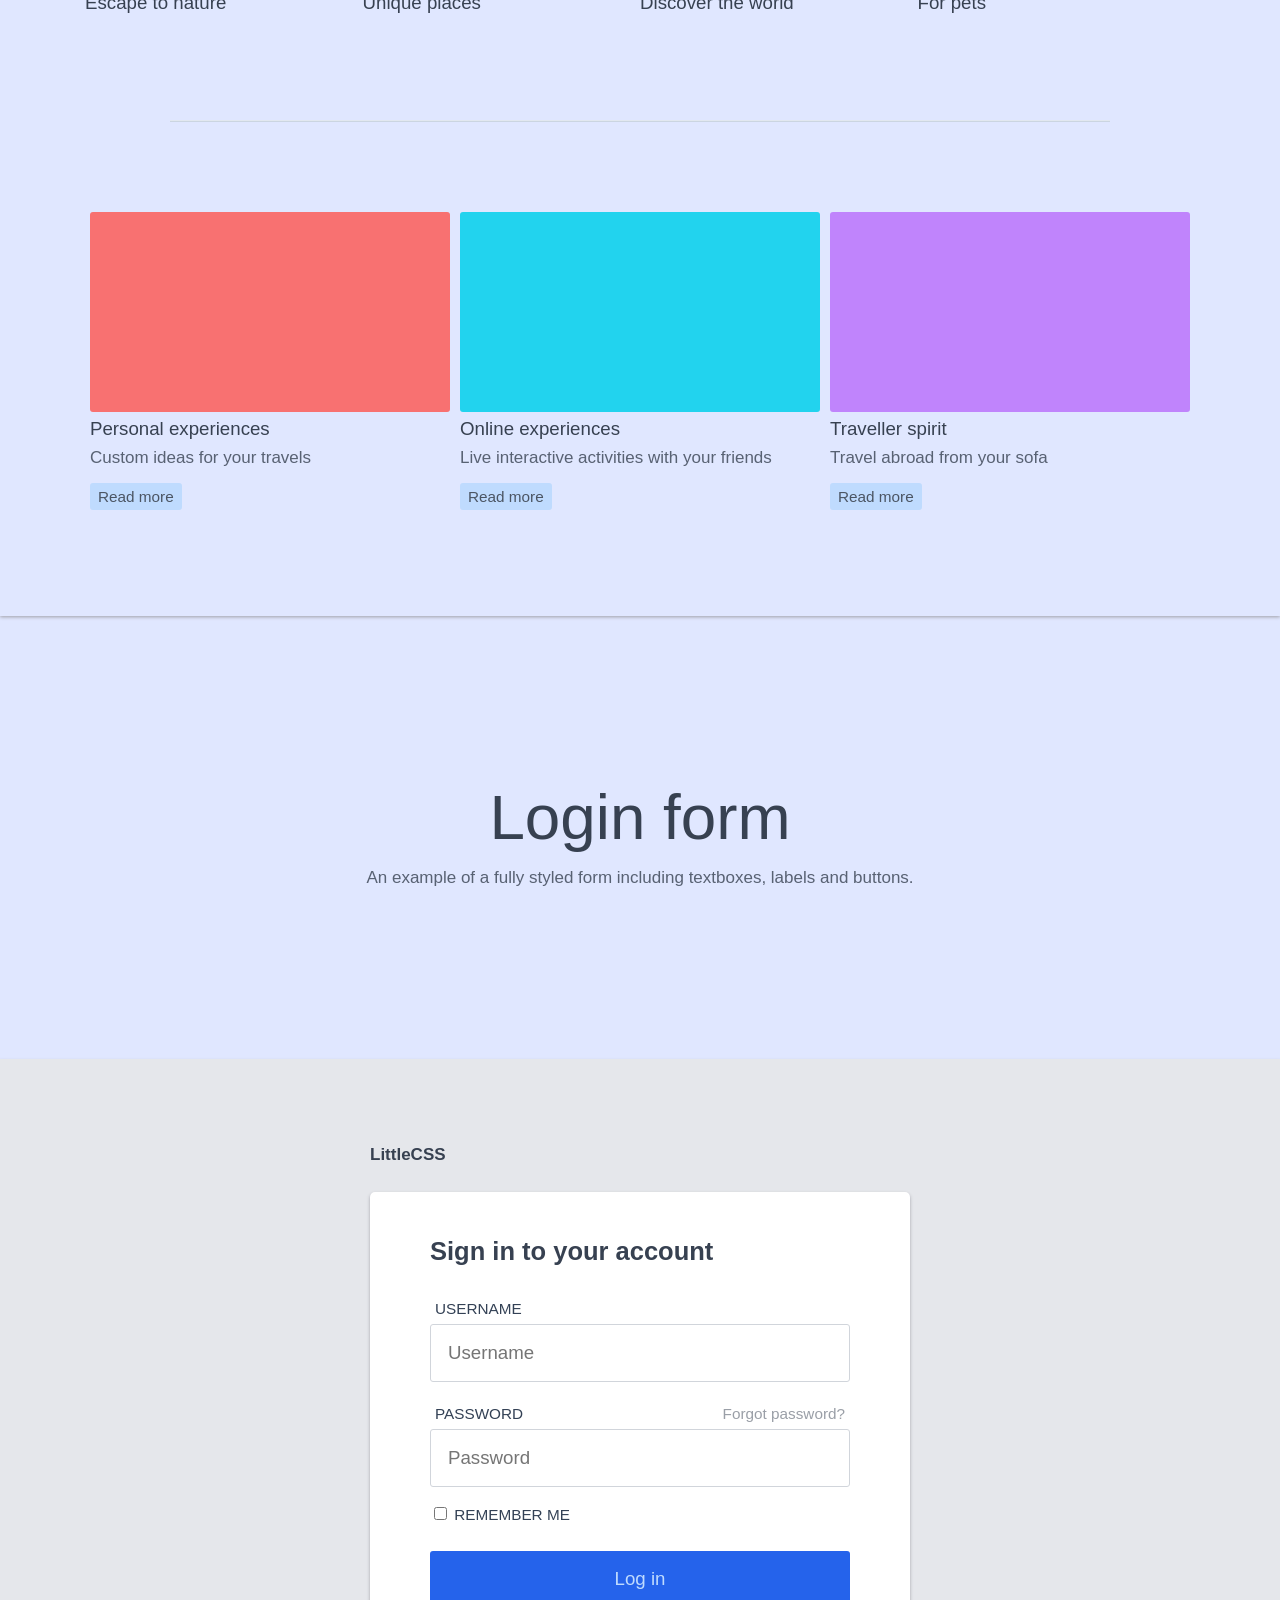
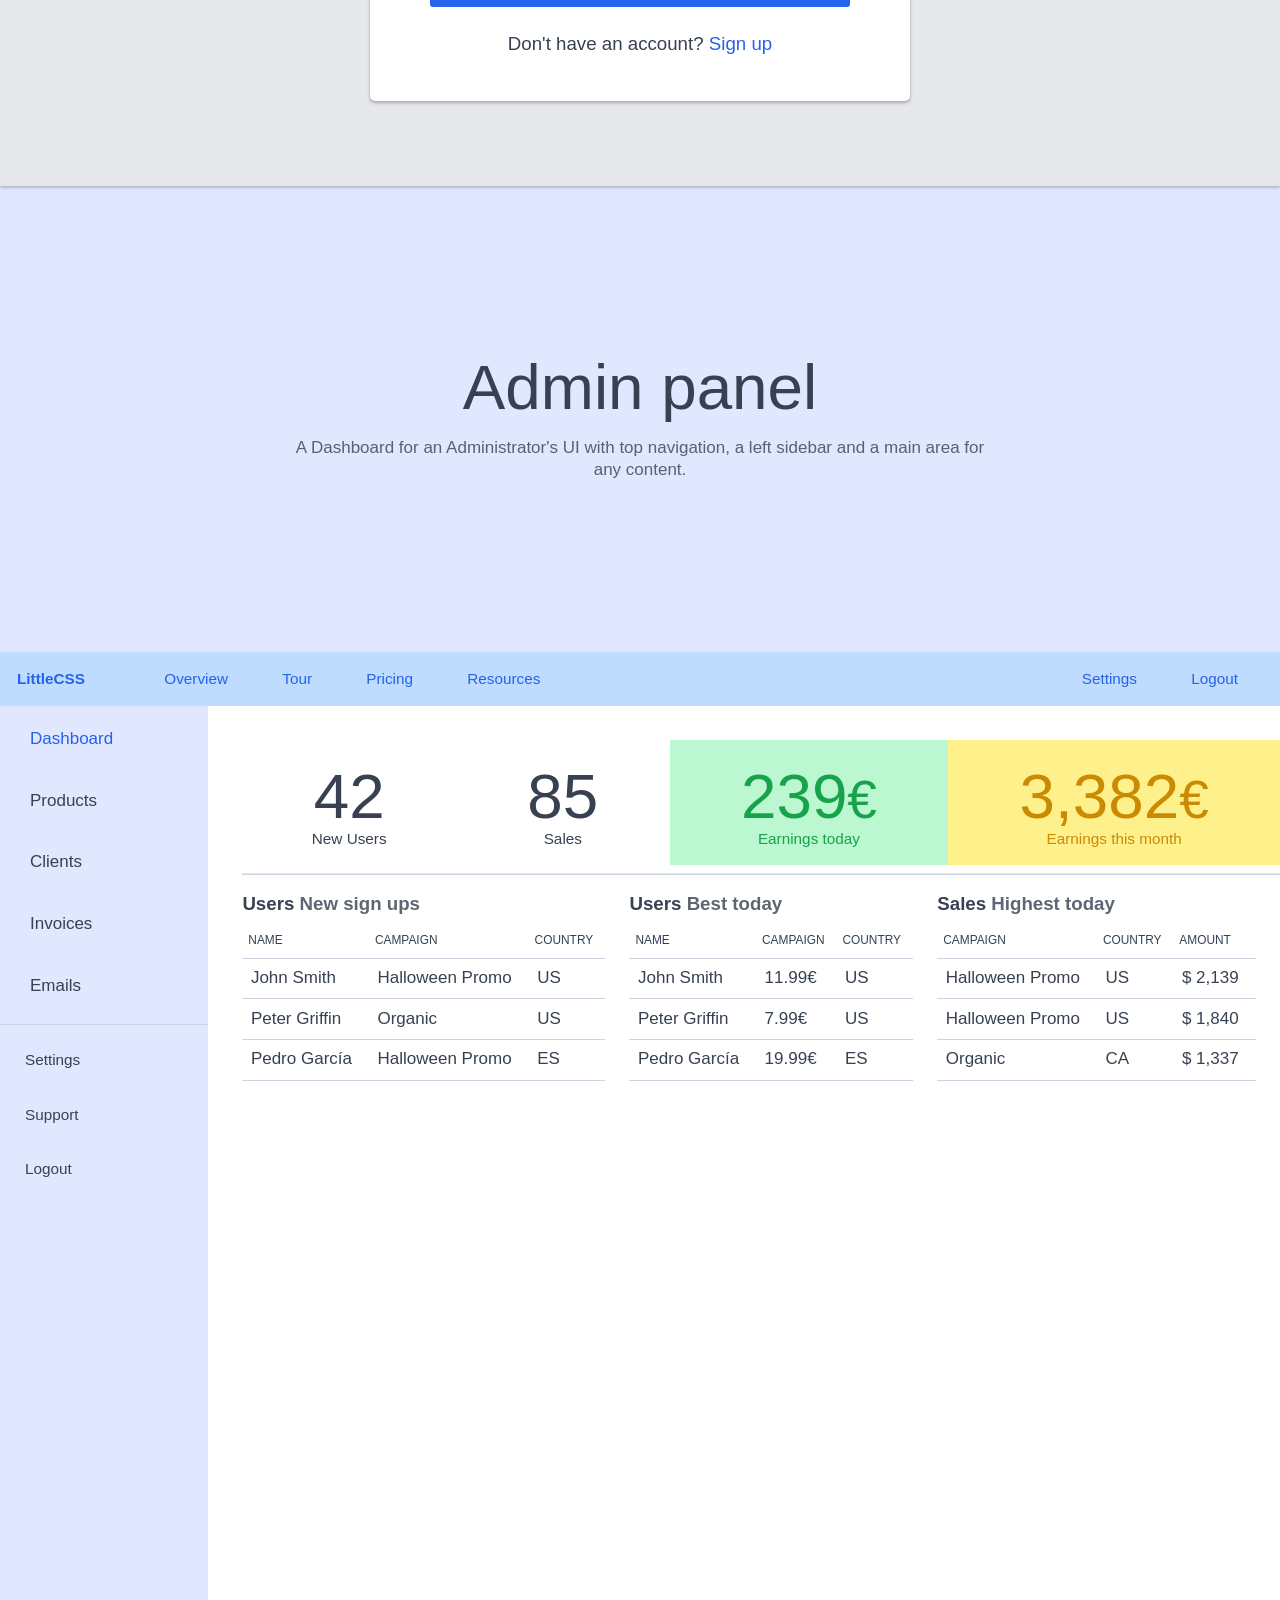
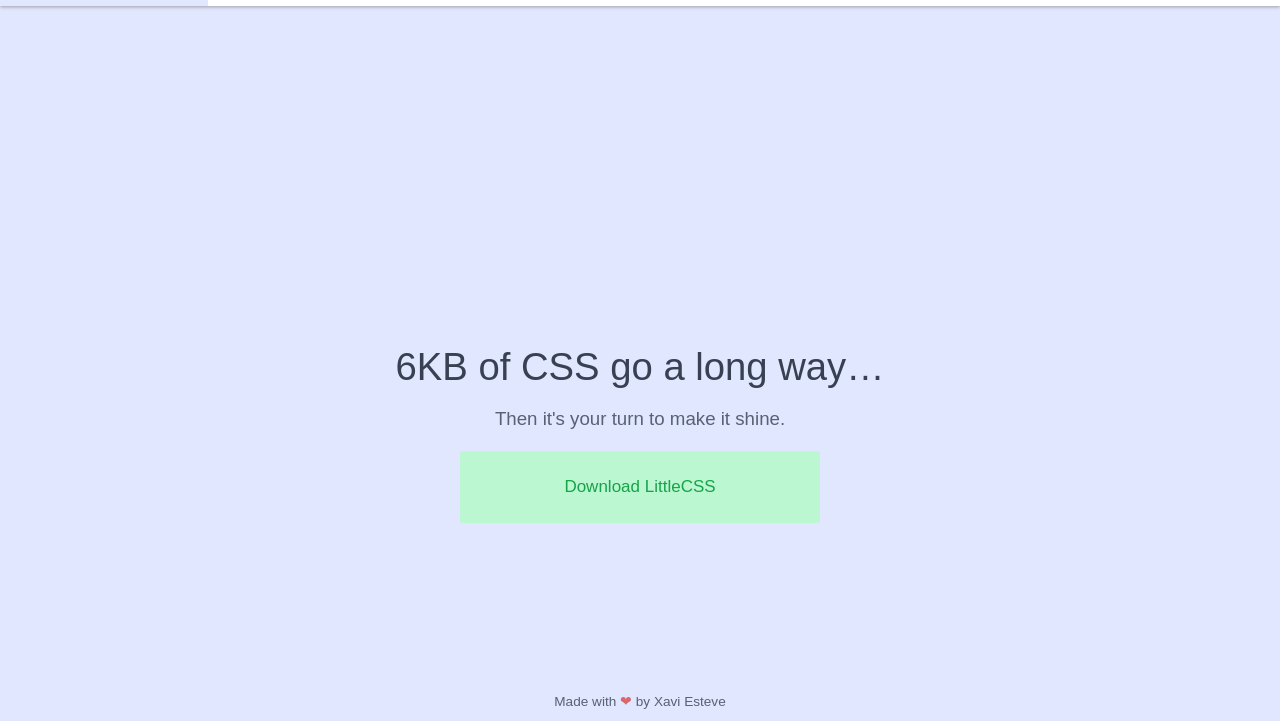
==== commit 14e5d432: "tweaks" ====
--- a/index.html
+++ b/index.html
@@ -15,13 +15,13 @@
             <p class="text-l2 opacity-80 mt-0 text-light">Ultra-lean CSS library</p>
             <div class="row">
                 <div class="col">
-                    <a href="https://github.com/luckyshot/LittleCSS" class="text-l1 p-3 display-block text-center width-100 back-info-dark color-info-light">Source code</a>
+                    <a href="https://github.com/luckyshot/LittleCSS" class="text-l1 p-3 display-block text-center width-100 back-info-dark color-info-light">Github repository</a>
                 </div>
                 <div class="col">
-                    <a href="https://raw.githubusercontent.com/luckyshot/LittleCSS/main/little.css" class="text-l1 p-3 display-block text-center width-100 dark-success">Download little.css</a>
-                </div>
-            </div>
-            <p class="text-s1">Or get it running quickly:<br><code>&lt;link rel="stylesheet" href="https://raw.githubusercontent.com/luckyshot/LittleCSS/main/little.css"&gt;</code></code></p>
+                    <a href="https://raw.githubusercontent.com/luckyshot/LittleCSS/main/little.css" class="text-l1 p-3 display-block text-center width-100 back-success-dark color-white">Download little.css</a>
+                </div>
+            </div>
+            <p class="text-s1 color-reset">Or get it running quickly:<br><code class="color-secondary-dark back-success-light text-s5 p-1">&lt;link rel="stylesheet" href="https://raw.githubusercontent.com/luckyshot/LittleCSS/main/little.css"&gt;</code></code></p>
         </div>
     </div>
 
@@ -287,7 +287,7 @@
 
         <div class="row">
             <div class="col">
-                <div class="dark-success p-4 mb-2">.dark-success <small>A dark success box</small></div>
+                <div class="back-success-dark color-success-light p-4 mb-2">.back-success-dark color-success-light <small>A dark success box</small></div>
                 <div class="back-info-dark color-info-light p-4 mb-2">.back-info-dark color-info-light <small>A dark info box</small></div>
                 <div class="dark-warning p-4 mb-2">.dark-warning <small>A dark warning box</small></div>
                 <div class="dark-danger p-4 mb-2">.dark-danger <small>A dark danger box</small></div>
@@ -389,7 +389,7 @@
                 <p class="text-l6 mb-0">Everest Summit 2022</p>
                 <p class="text-l3 opacity-70 mt-2">Expeditions will meet in Kathmandu on July 18th</p>
                 <p class="mt-5">
-                    <a href="#" class="button dark-success p-3 pl-5 pr-5">Apply for membership</a>
+                    <a href="#" class="button back-success-dark color-success-light p-3 pl-5 pr-5">Apply for membership</a>
                     <a href="#" class="button back-info-light color-secondary-dark p-3 pl-5 pr-5">Learn more</a>
                 </p>
             </div>
--- a/little.css
+++ b/little.css
@@ -658,6 +658,7 @@
 .color-action {color:var(--colorAction)}
 .color-action-text {color:var(--colorActionText)}
 
+.color-white {color: var(--colorWhite)}
 .back-white {background: var(--colorWhite)}
 
 .back-reset {background: var(--colorBackground);}
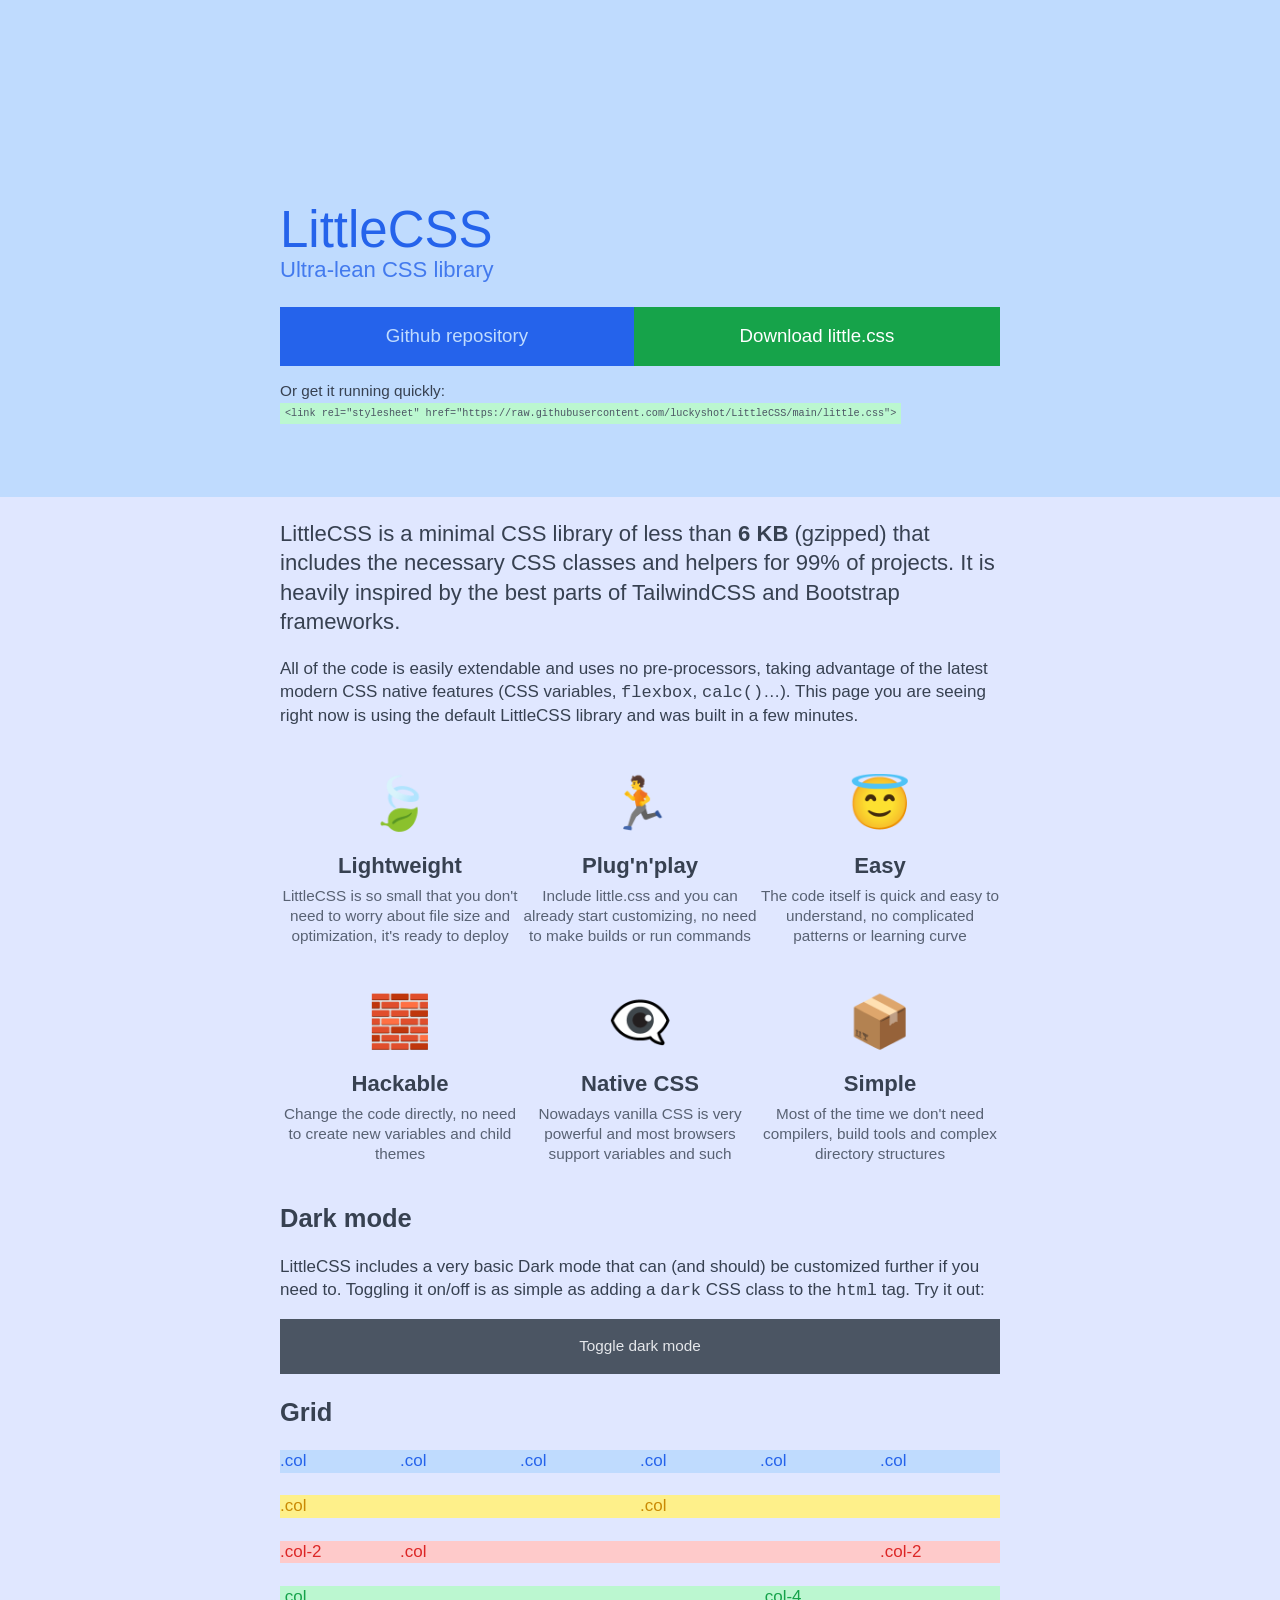
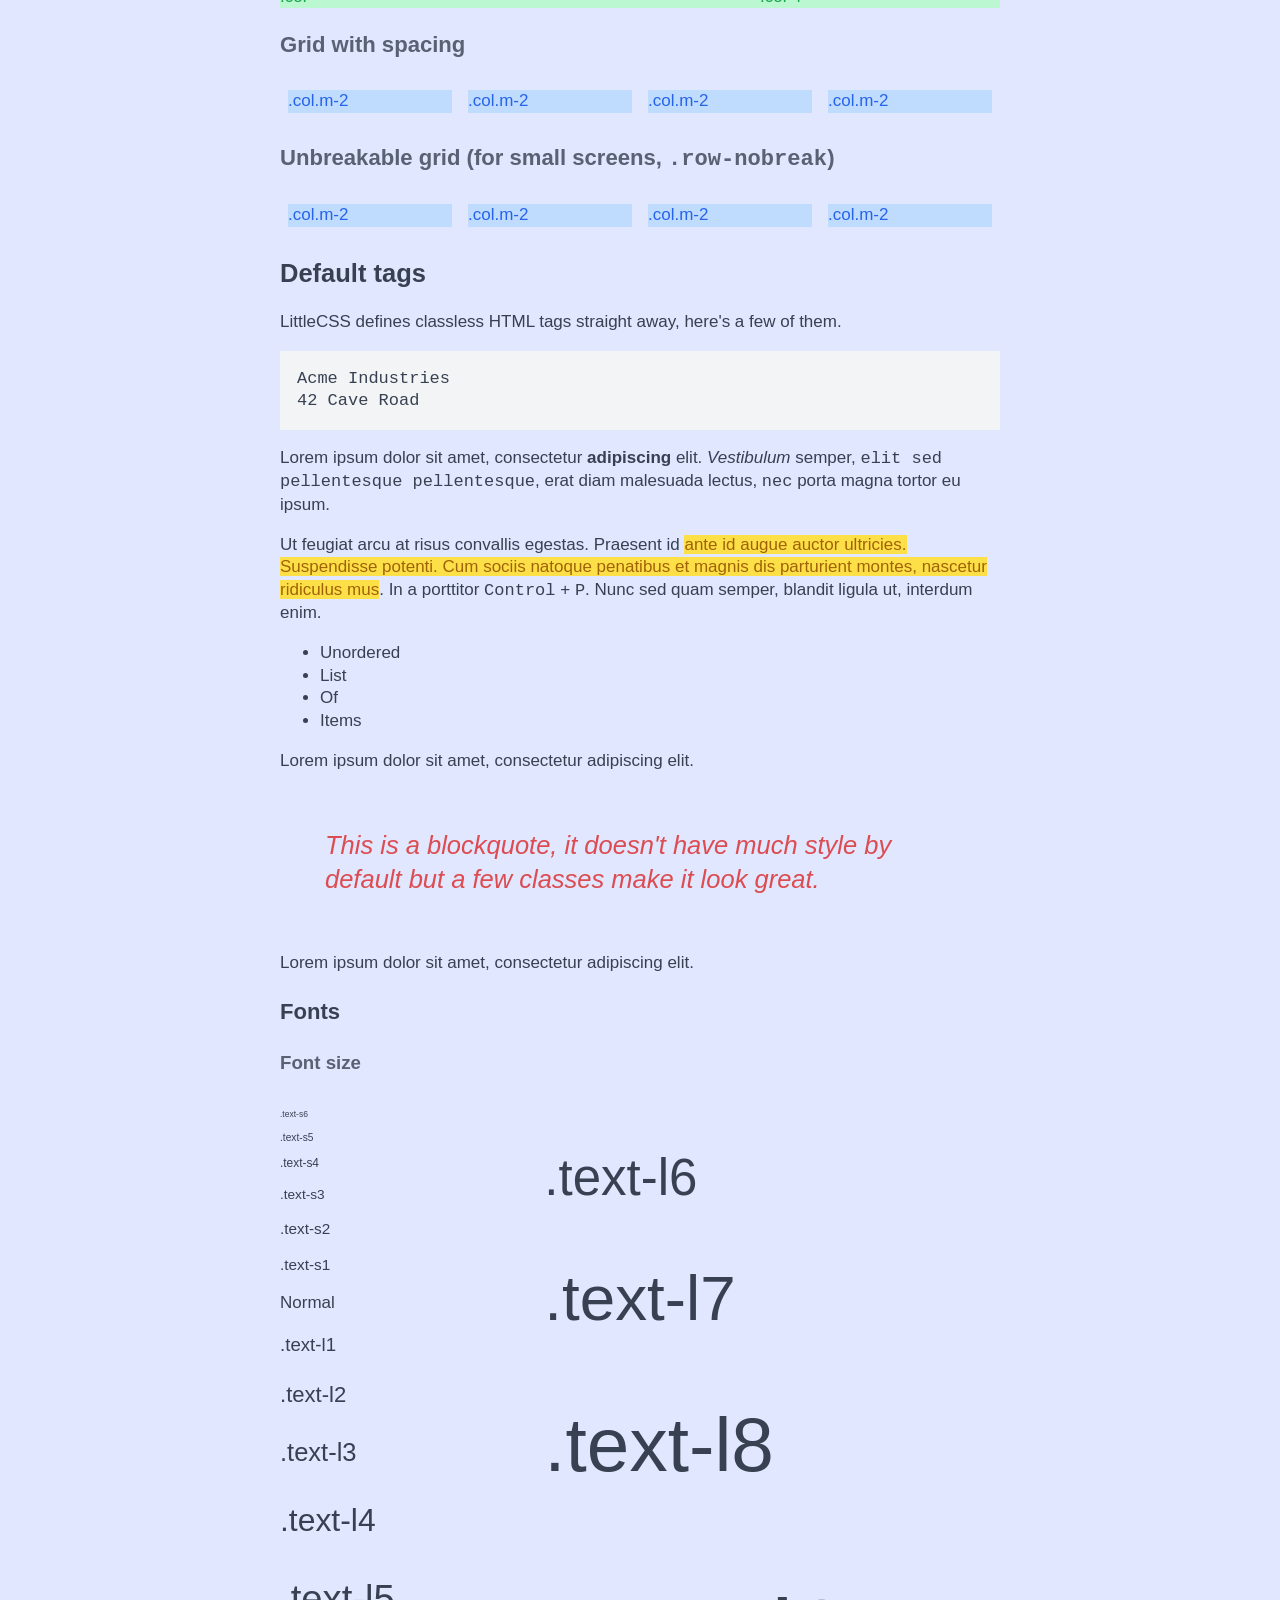
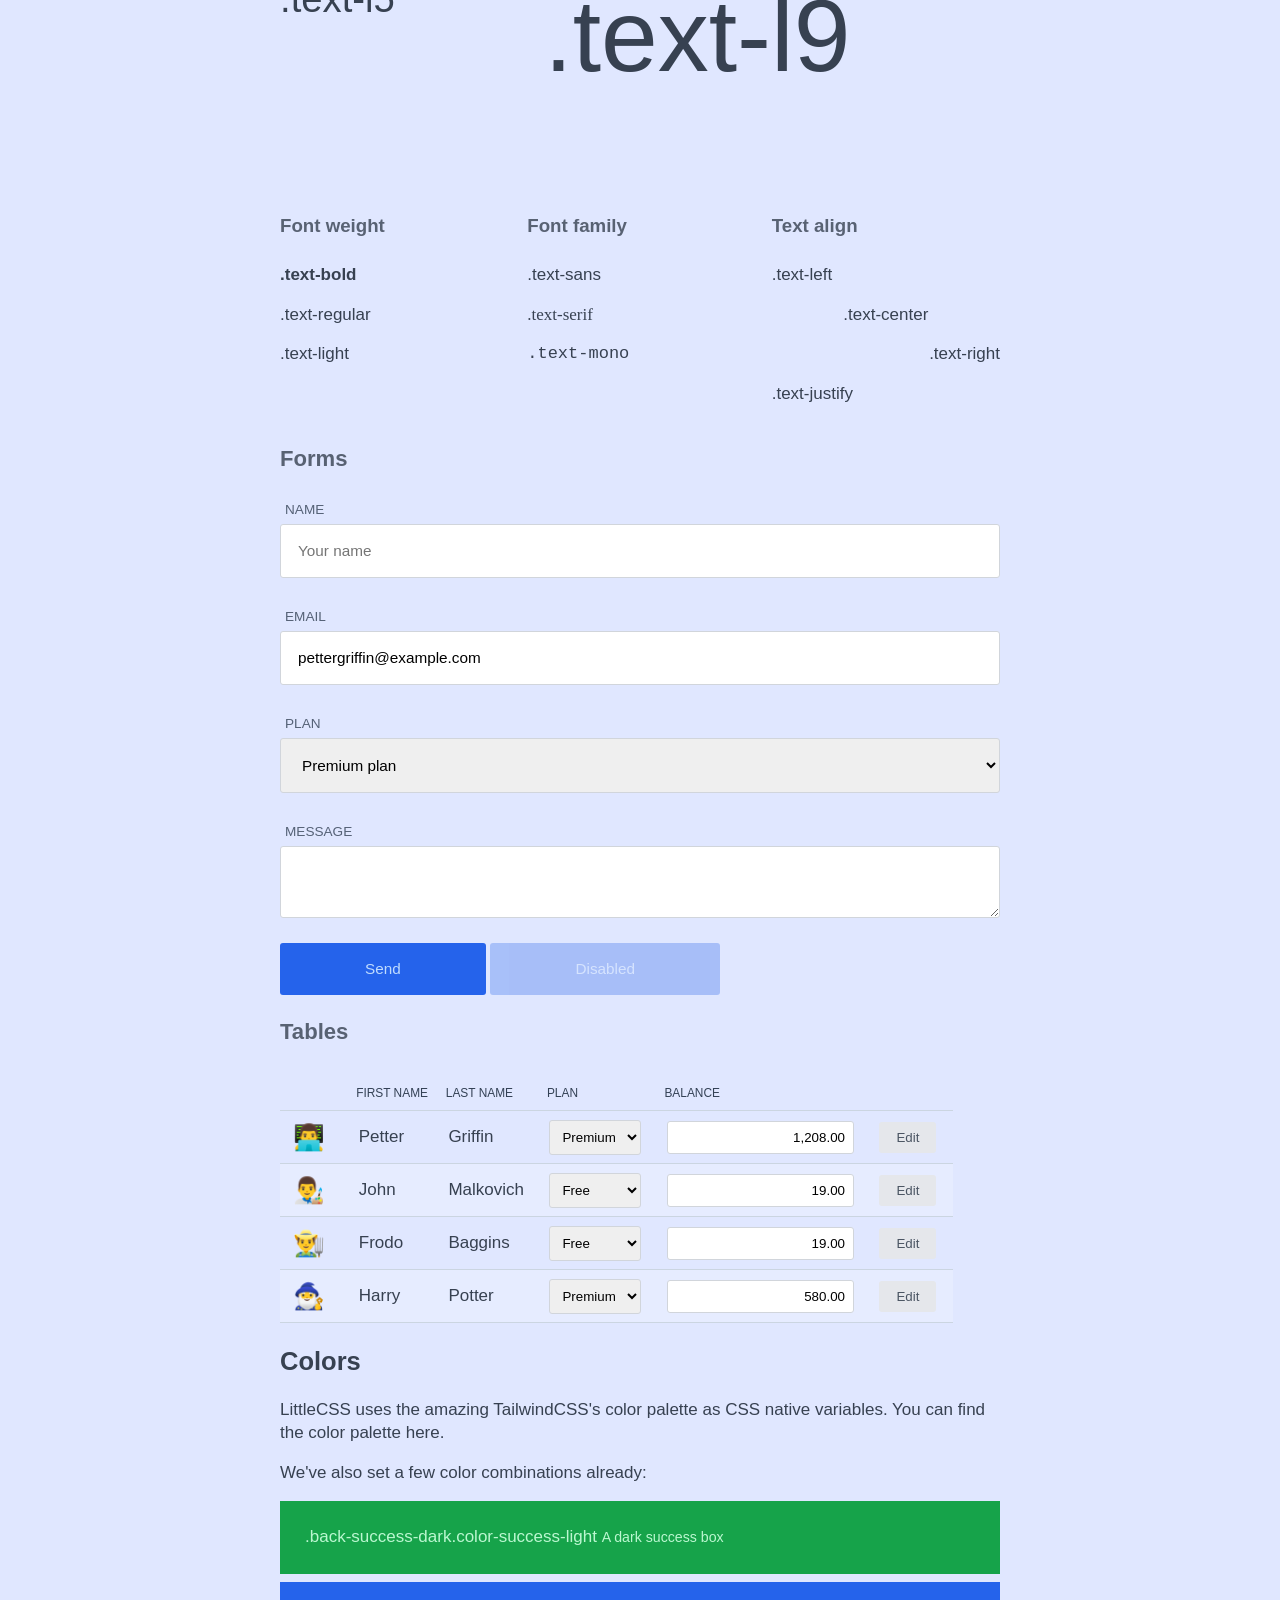
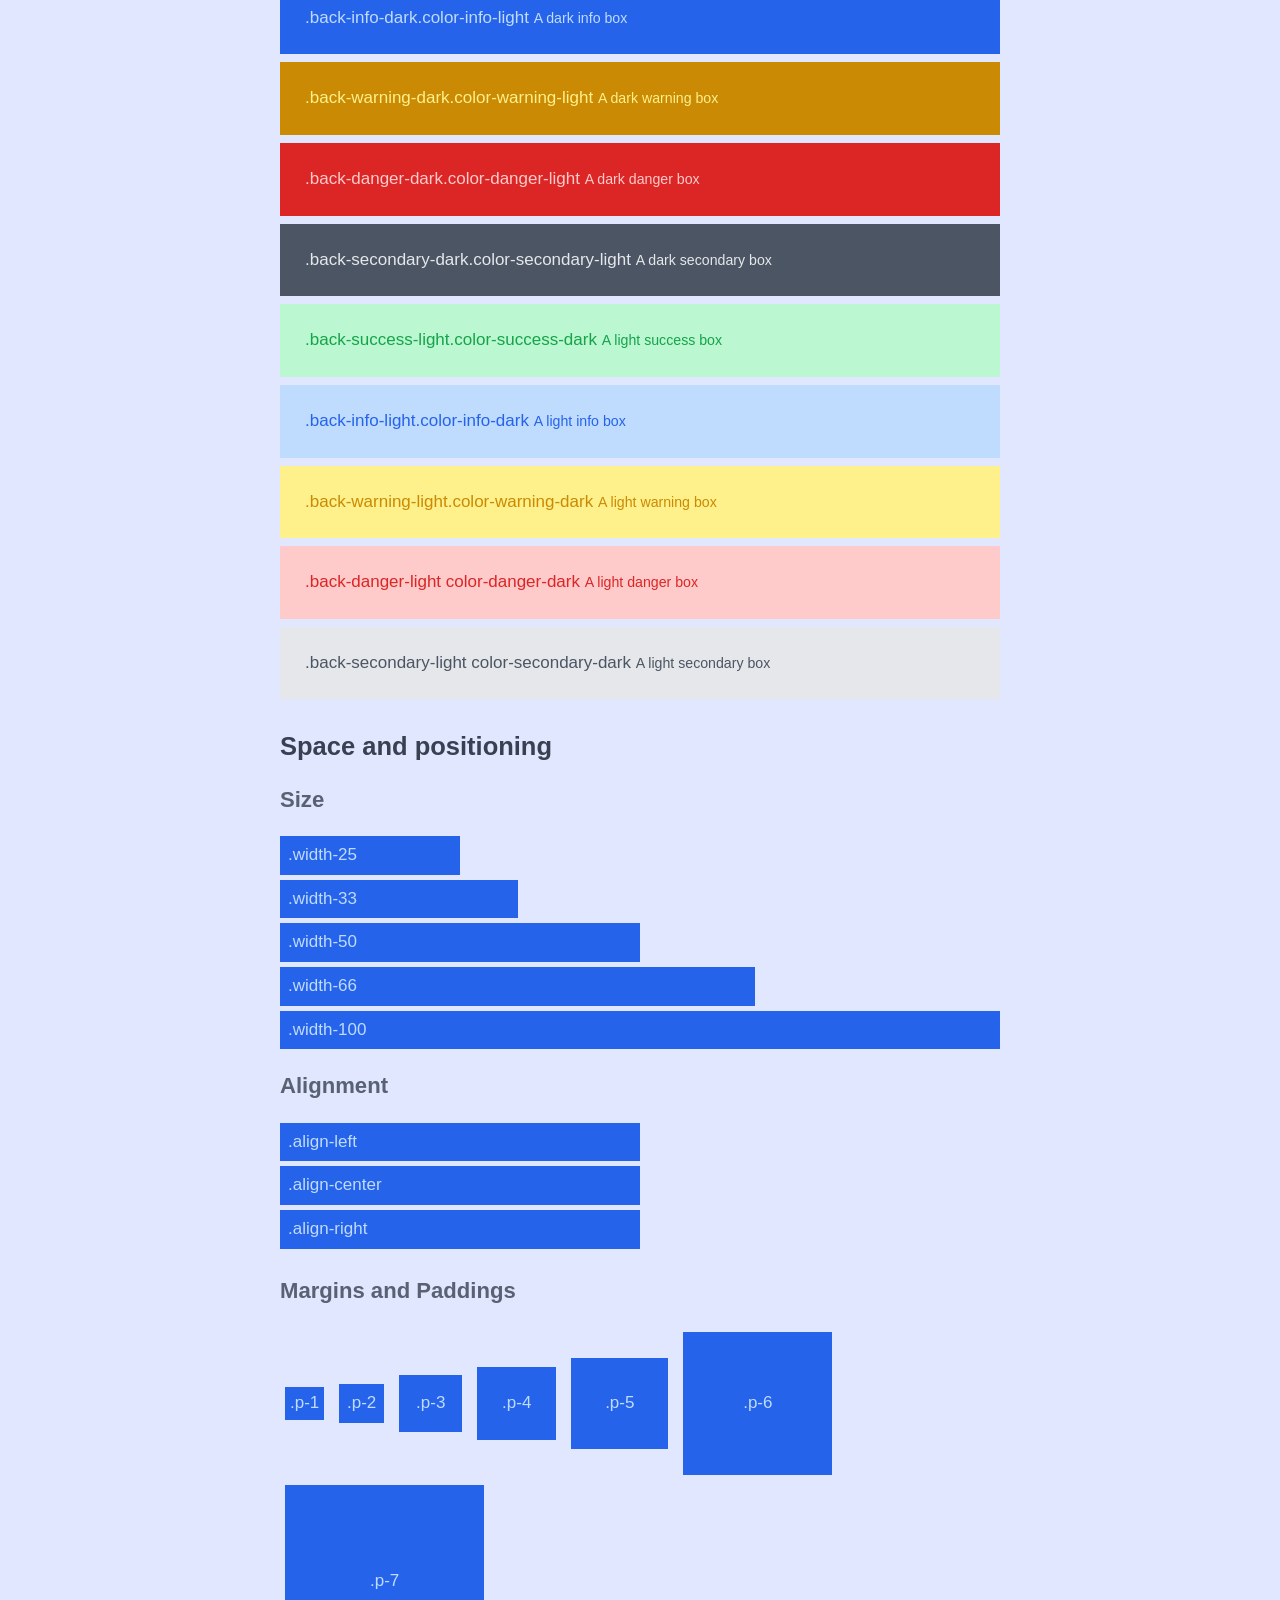
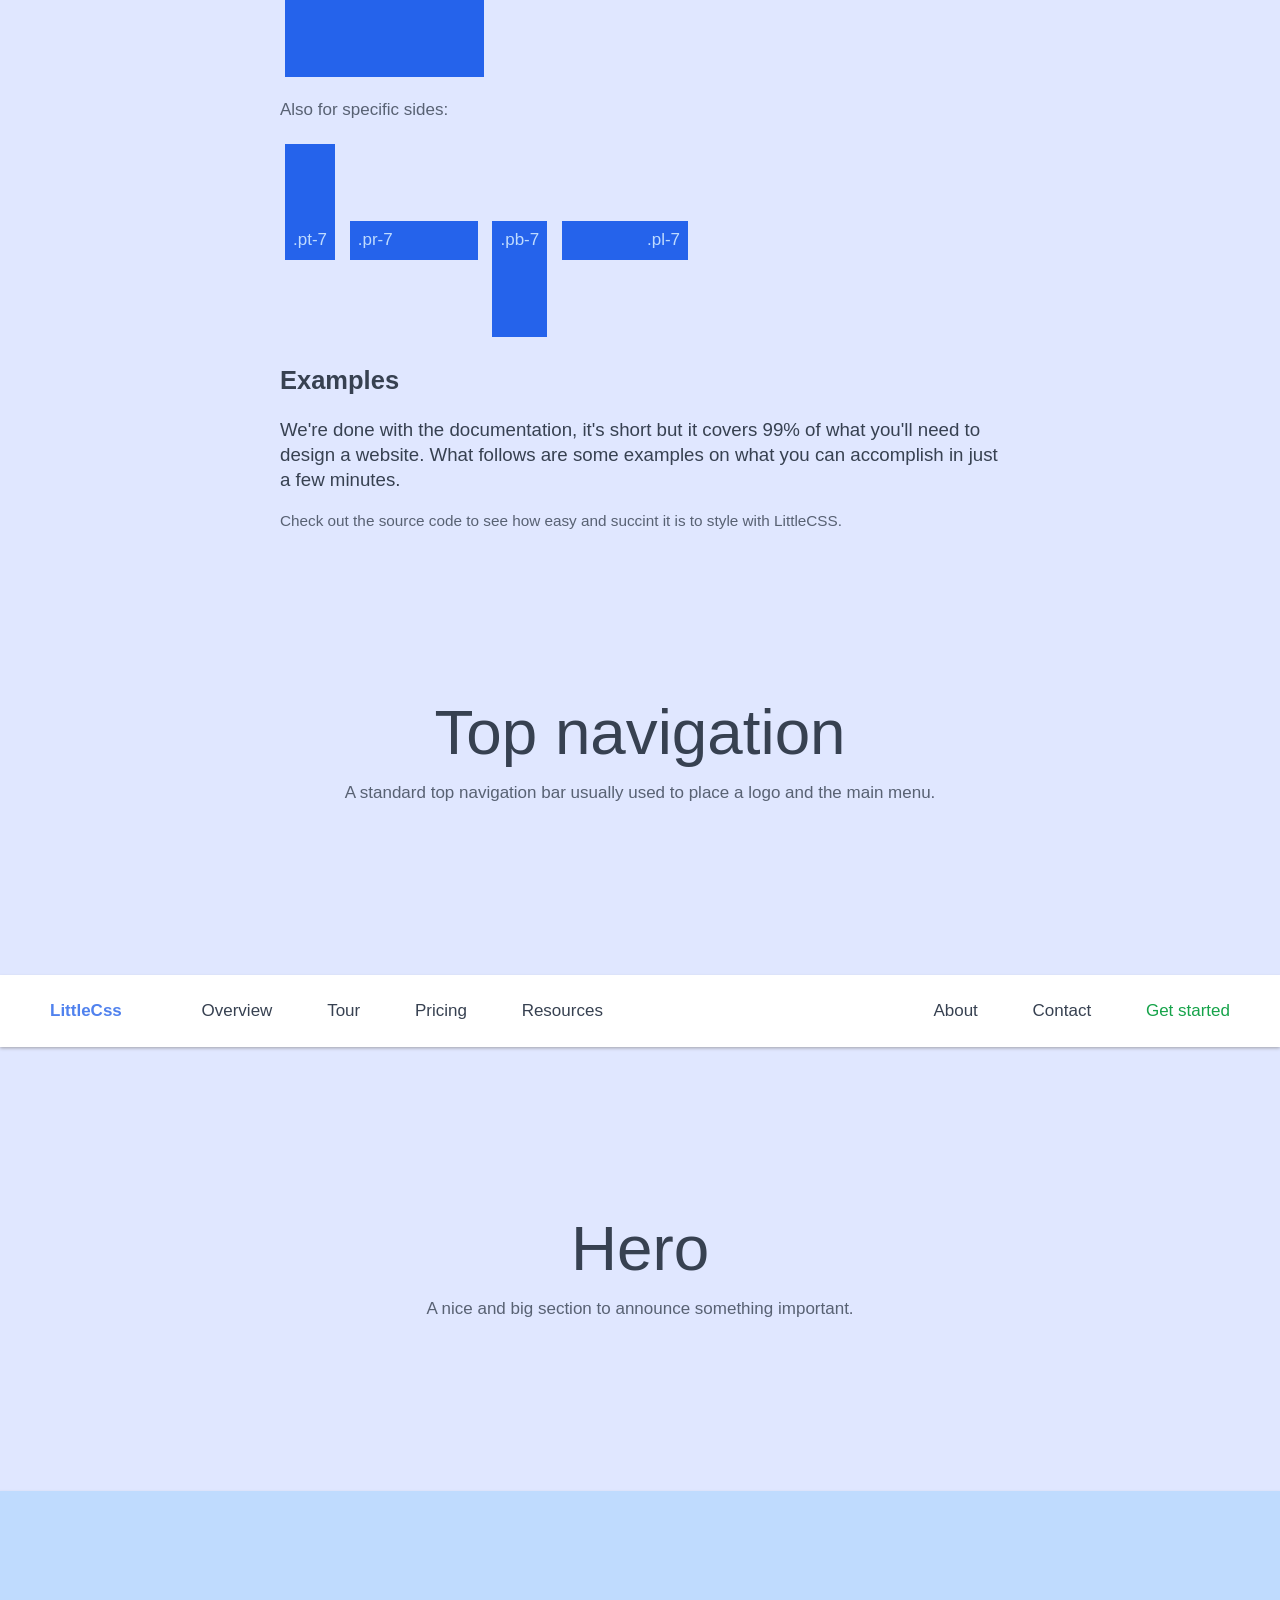
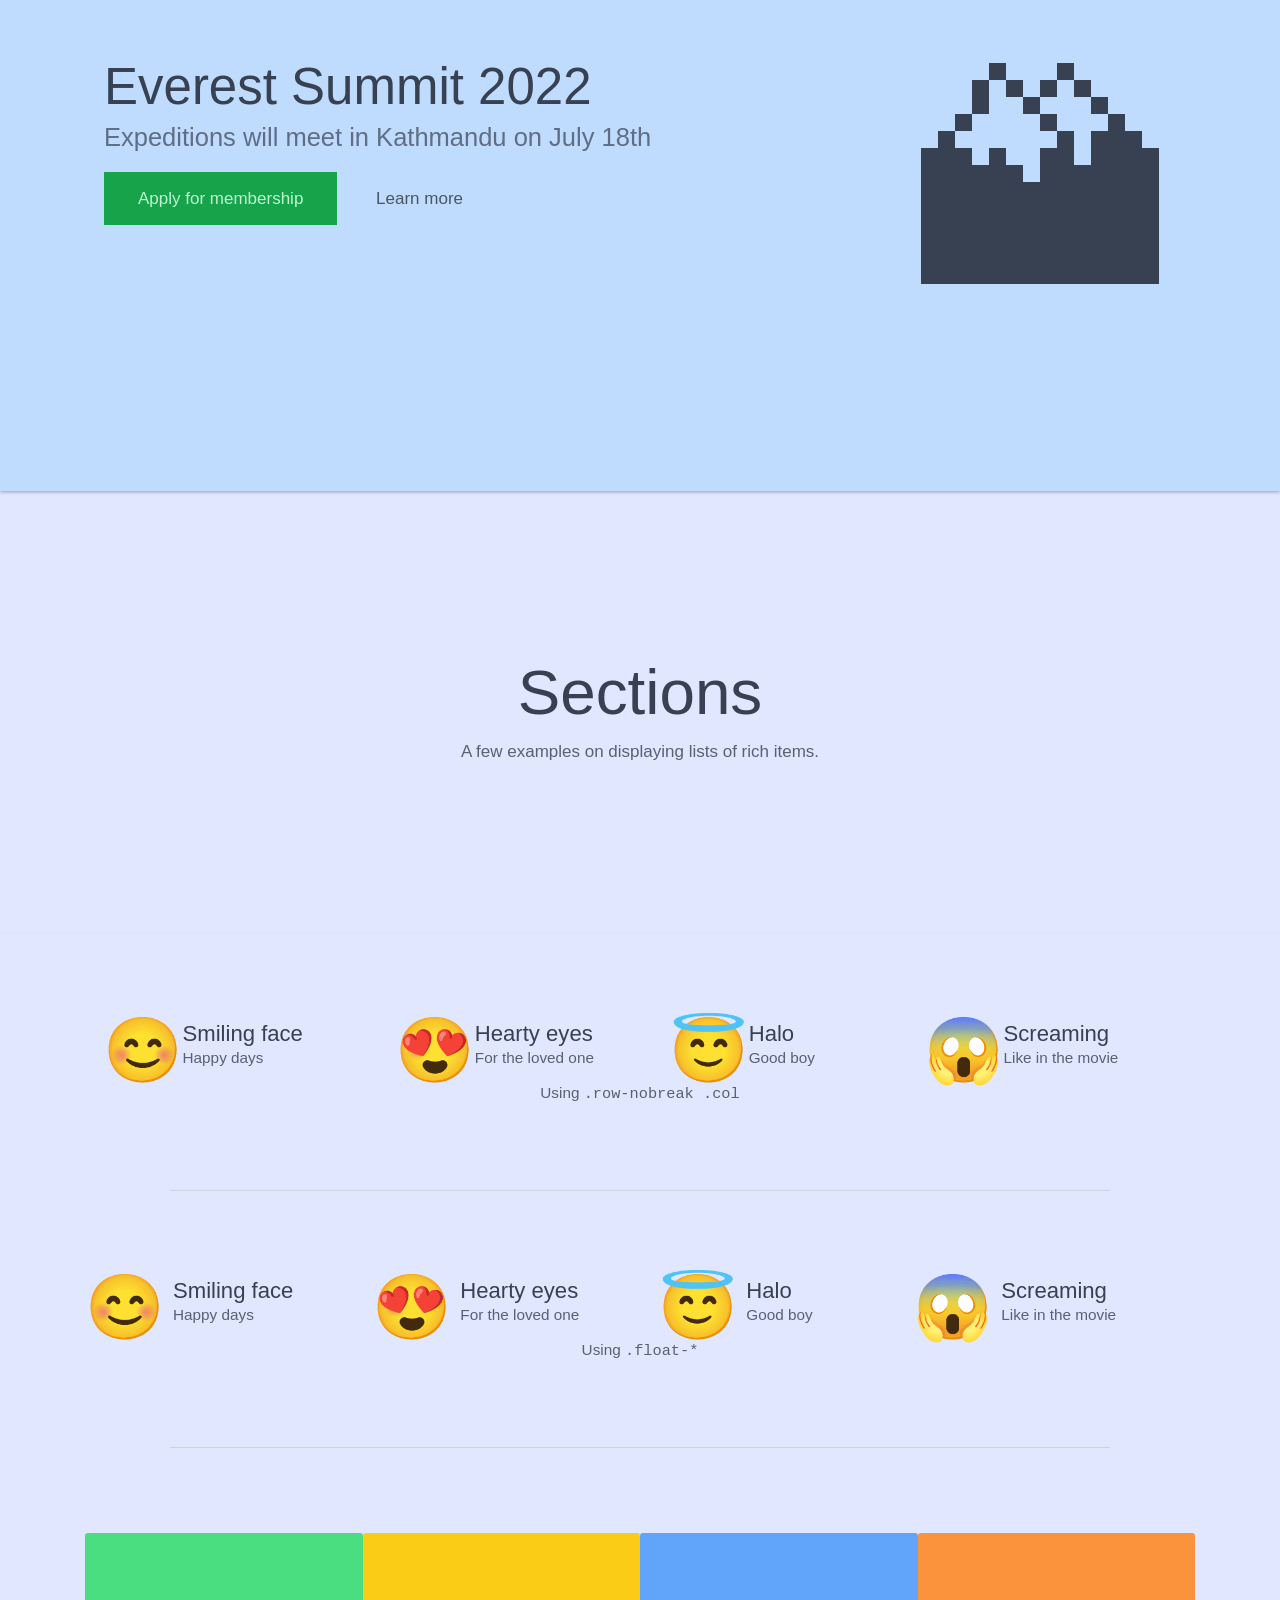
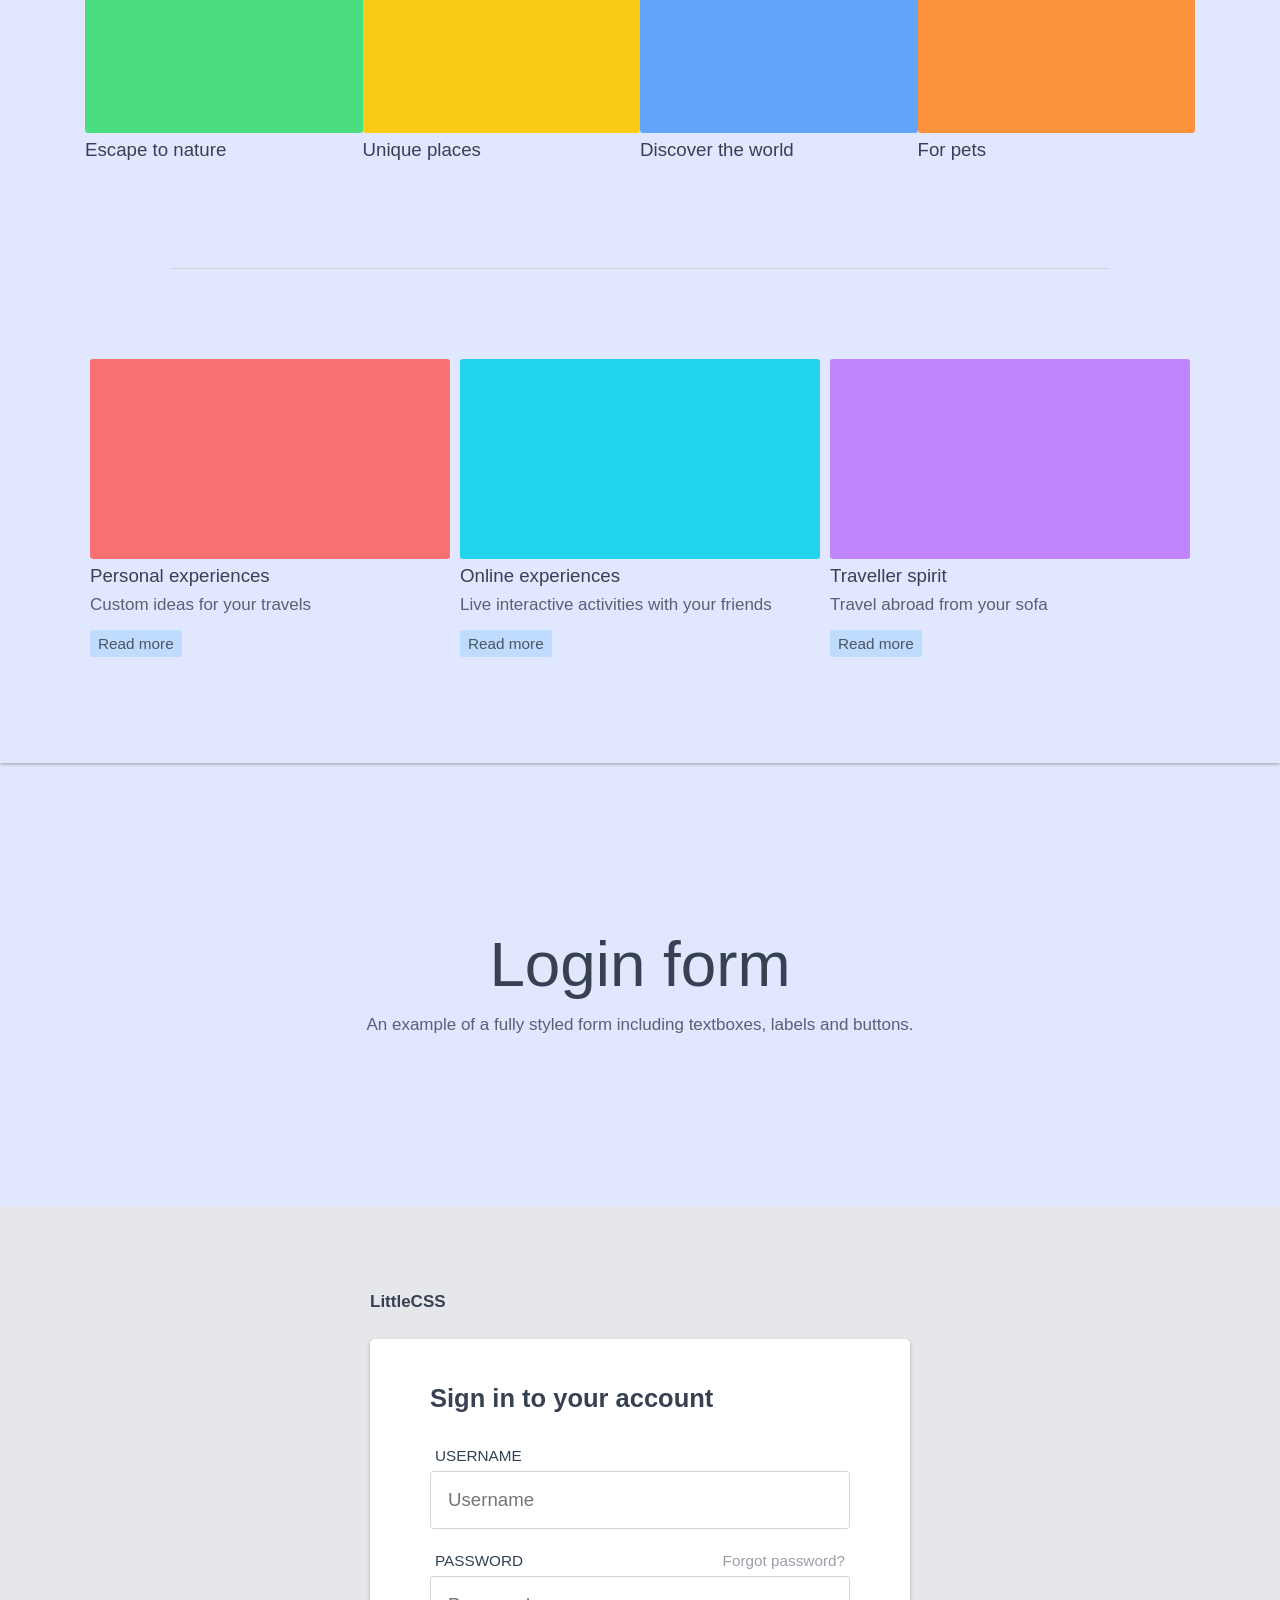
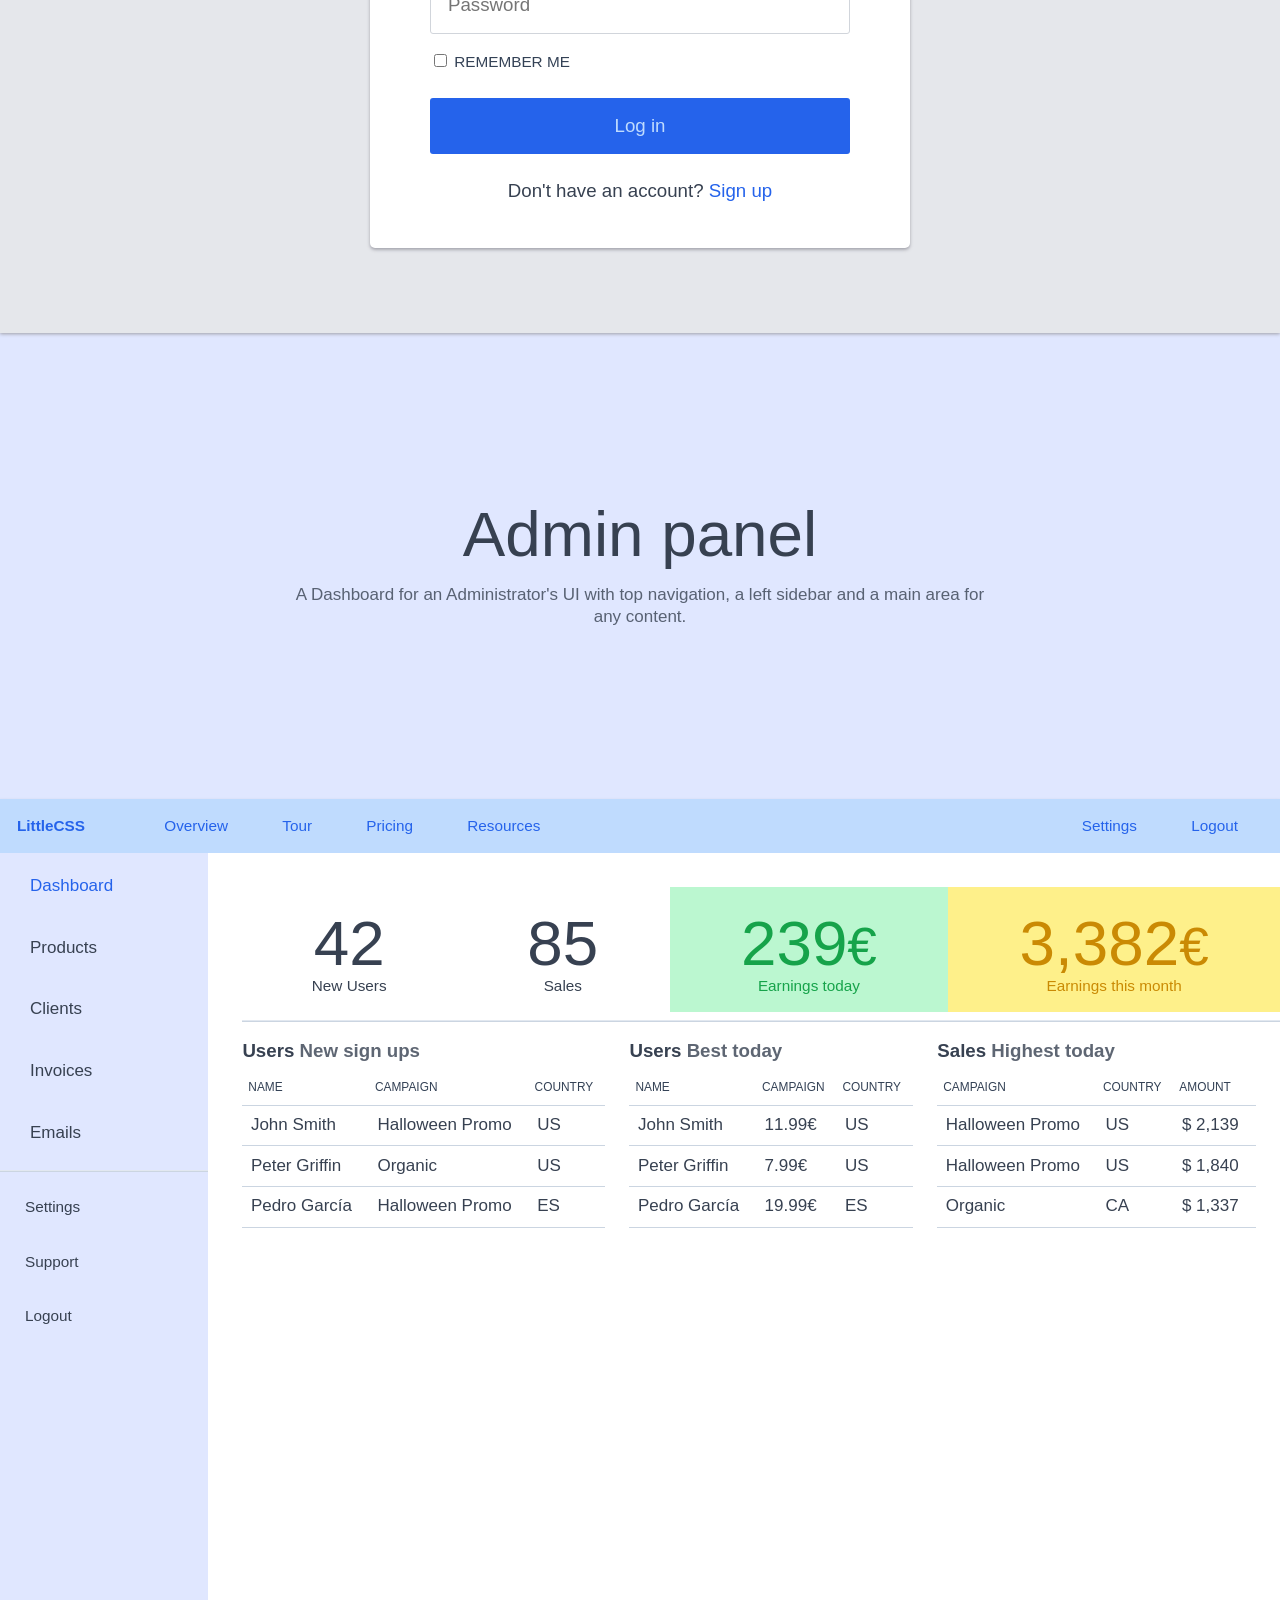
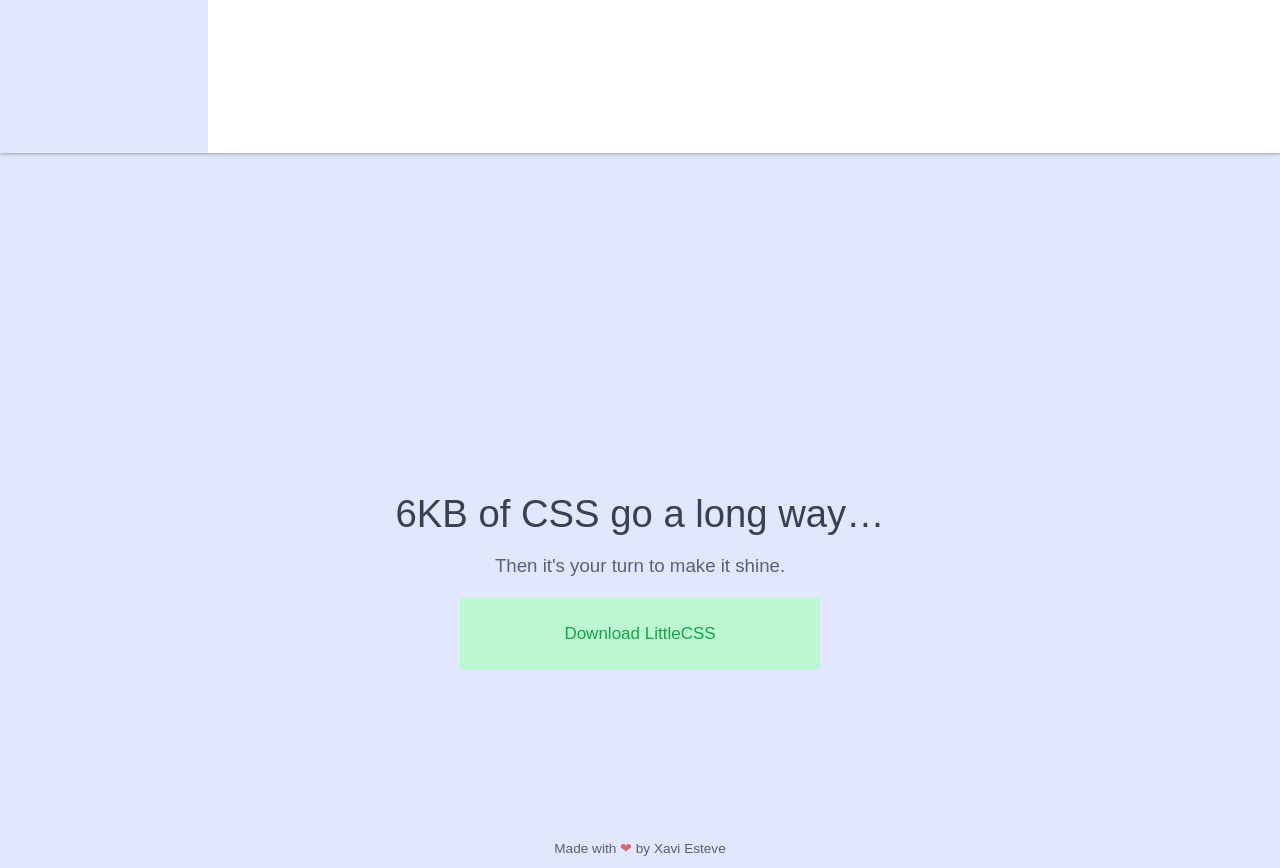
==== commit 192263c0: "." ====
--- a/index.html
+++ b/index.html
@@ -71,7 +71,7 @@
 
         <p>LittleCSS includes a very basic Dark mode that can (and should) be customized further if you need to. Toggling it on/off is as simple as adding a <code>dark</code> CSS class to the <code>html</code> tag. Try it out:</p>
 
-        <p><a href="#" onclick="document.documentElement.classList.toggle('dark');return false" class="text-s1 p-3 display-block text-center width-100 dark-secondary">Toggle dark mode</a></p>
+        <p><a href="#" onclick="document.documentElement.classList.toggle('dark');return false" class="text-s1 p-3 display-block text-center width-100 back-secondary-dark color-secondary-light">Toggle dark mode</a></p>
 
 
 
@@ -96,9 +96,9 @@
         <br>
         
         <div class="row">
-            <div class="col-2 light-danger">.col-2</div>
-            <div class="col light-danger">.col</div>
-            <div class="col-2 light-danger">.col-2</div>
+            <div class="col-2 back-danger-light color-danger-dark">.col-2</div>
+            <div class="col back-danger-light color-danger-dark">.col</div>
+            <div class="col-2 back-danger-light color-danger-dark">.col-2</div>
         </div>
 
         <br>
@@ -136,8 +136,8 @@
         <pre class="p-3">Acme Industries
 42 Cave Road</pre>
 
-        <p>Lorem ipsum dolor sit amet, consectetur <b>adipiscing</b> elit. <i>Vestibulum</i> semper, <code>elit sed pellentesque pellentesque</code>, erat diam <mark>malesuada</mark> lectus, <kbd>nec</kbd> porta magna tortor eu ipsum.</p>
-        <p>Ut feugiat arcu at risus convallis egestas. Praesent id ante id augue auctor ultricies. Suspendisse potenti. Cum sociis natoque penatibus et magnis dis parturient montes, nascetur ridiculus mus. In a porttitor diam. Nunc sed quam semper, blandit ligula ut, interdum enim. </p>
+        <p>Lorem ipsum dolor sit amet, consectetur <b>adipiscing</b> elit. <i>Vestibulum</i> semper, <code>elit sed pellentesque pellentesque</code>, erat diam malesuada lectus, <kbd>nec</kbd> porta magna tortor eu ipsum.</p>
+        <p>Ut feugiat arcu at risus convallis egestas. Praesent id <mark>ante id augue auctor ultricies. Suspendisse potenti. Cum sociis natoque penatibus et magnis dis parturient montes, nascetur ridiculus mus</mark>. In a porttitor <kbd>Control</kbd> + <kbd>P</kbd>. Nunc sed quam semper, blandit ligula ut, interdum enim. </p>
 
         <ul>
             <li>Unordered</li>
@@ -148,8 +148,8 @@
 
         <p>Lorem ipsum dolor sit amet, consectetur adipiscing elit.</p>
 
-        <blockquote>
-            <p>This is a blockquote.</p>
+        <blockquote class="text-l3 color-danger-dark text-italic p-1 pr-3 opacity-80">
+            <p>This is a blockquote, it doesn't have much style by default but a few classes make it look great.</p>
         </blockquote>
 
         <p>Lorem ipsum dolor sit amet, consectetur adipiscing elit.</p>
@@ -248,7 +248,7 @@
                     <td>Griffin</td>
                     <td><select class="width-100 p-2"><option>Premium</option><option>Free</option><option>Lite</option></td>
                     <td><input type="text" class="text-right p-2" value="1,208.00"></td>
-                    <td><button class="light-secondary p-2 pr-3 pl-3 border-radius">Edit</button></td>
+                    <td><button class="back-secondary-light color-secondary-dark p-2 pr-3 pl-3 border-radius">Edit</button></td>
                 </tr>
                 <tr>
                     <td class="text-l3">👨‍🎨</td>
@@ -256,7 +256,7 @@
                     <td>Malkovich</td>
                     <td><select class="width-100 p-2"><option>Free</option></td>
                     <td><input type="text" class="text-right p-2" value="19.00"></td>
-                    <td><button class="light-secondary p-2 pr-3 pl-3 border-radius">Edit</button></td>
+                    <td><button class="back-secondary-light color-secondary-dark p-2 pr-3 pl-3 border-radius">Edit</button></td>
                 </tr>
                 <tr>
                     <td class="text-l3">👨‍🌾</td>
@@ -264,7 +264,7 @@
                     <td>Baggins</td>
                     <td><select class="width-100 p-2"><option>Free</option></td>
                     <td><input type="text" class="text-right p-2" value="19.00"></td>
-                    <td><button class="light-secondary p-2 pr-3 pl-3 border-radius">Edit</button></td>
+                    <td><button class="back-secondary-light color-secondary-dark p-2 pr-3 pl-3 border-radius">Edit</button></td>
                 </tr>
                 <tr>
                     <td class="text-l3">🧙‍♂️</td>
@@ -272,7 +272,7 @@
                     <td>Potter</td>
                     <td><select class="width-100 p-2"><option>Premium</option></td>
                     <td><input type="text" class="text-right p-2" value="580.00"></td>
-                    <td><button class="light-secondary p-2 pr-3 pl-3 border-radius">Edit</button></td>
+                    <td><button class="back-secondary-light color-secondary-dark p-2 pr-3 pl-3 border-radius">Edit</button></td>
                 </tr>
             </tbody>
         </table>
@@ -287,18 +287,18 @@
 
         <div class="row">
             <div class="col">
-                <div class="back-success-dark color-success-light p-4 mb-2">.back-success-dark color-success-light <small>A dark success box</small></div>
-                <div class="back-info-dark color-info-light p-4 mb-2">.back-info-dark color-info-light <small>A dark info box</small></div>
-                <div class="dark-warning p-4 mb-2">.dark-warning <small>A dark warning box</small></div>
-                <div class="dark-danger p-4 mb-2">.dark-danger <small>A dark danger box</small></div>
-                <div class="dark-secondary p-4 mb-2">.dark-secondary <small>A dark secondary box</small></div>
-            </div>
-            <div class="col">
-                <div class="back-success-light color-success-dark p-4 mb-2">.back-success-light color-success-dark <small>A light success box</small></div>
-                <div class="back-info-light color-info-dark p-4 mb-2">.back-info-light color-info-dark <small>A light info box</small></div>
-                <div class="back-warning-light color-warning-dark p-4 mb-2">.back-warning-light color-warning-dark <small>A light warning box</small></div>
-                <div class="light-danger p-4 mb-2">.light-danger <small>A light danger box</small></div>
-                <div class="light-secondary p-4 mb-2">.light-secondary <small>A light secondary box</small></div>
+                <div class="back-success-dark color-success-light p-4 mb-2">.back-success-dark.color-success-light <small>A dark success box</small></div>
+                <div class="back-info-dark color-info-light p-4 mb-2">.back-info-dark.color-info-light <small>A dark info box</small></div>
+                <div class="back-warning-dark color-warning-light p-4 mb-2">.back-warning-dark.color-warning-light <small>A dark warning box</small></div>
+                <div class="back-danger-dark color-danger-light p-4 mb-2">.back-danger-dark.color-danger-light <small>A dark danger box</small></div>
+                <div class="back-secondary-dark color-secondary-light p-4 mb-2">.back-secondary-dark.color-secondary-light <small>A dark secondary box</small></div>
+            </div>
+            <div class="col">
+                <div class="back-success-light color-success-dark p-4 mb-2">.back-success-light.color-success-dark <small>A light success box</small></div>
+                <div class="back-info-light color-info-dark p-4 mb-2">.back-info-light.color-info-dark <small>A light info box</small></div>
+                <div class="back-warning-light color-warning-dark p-4 mb-2">.back-warning-light.color-warning-dark <small>A light warning box</small></div>
+                <div class="back-danger-light color-danger-dark p-4 mb-2">.back-danger-light color-danger-dark <small>A light danger box</small></div>
+                <div class="back-secondary-light color-secondary-dark p-4 mb-2">.back-secondary-light color-secondary-dark <small>A light secondary box</small></div>
             </div>
         </div>
 
--- a/little.css
+++ b/little.css
@@ -524,7 +524,11 @@
 	box-sizing: border-box;
 }
 
-mark,::selection{
+mark {
+	background:var(--colorYellow300);
+	color:var(--colorYellow700);
+}
+::selection{
 	background:var(--colorYellow200);
 	color:var(--colorYellow700);
 }
@@ -767,6 +771,8 @@
 .text-serif {font-family: var(--fontFamilySerif);}
 .text-mono {font-family: var(--fontFamilyMono);}
 
+.text-italic {font-style: italic;}
+
 /*
    db    88     88  dP""b8 88b 88
   dPYb   88     88 dP   `" 88Yb88
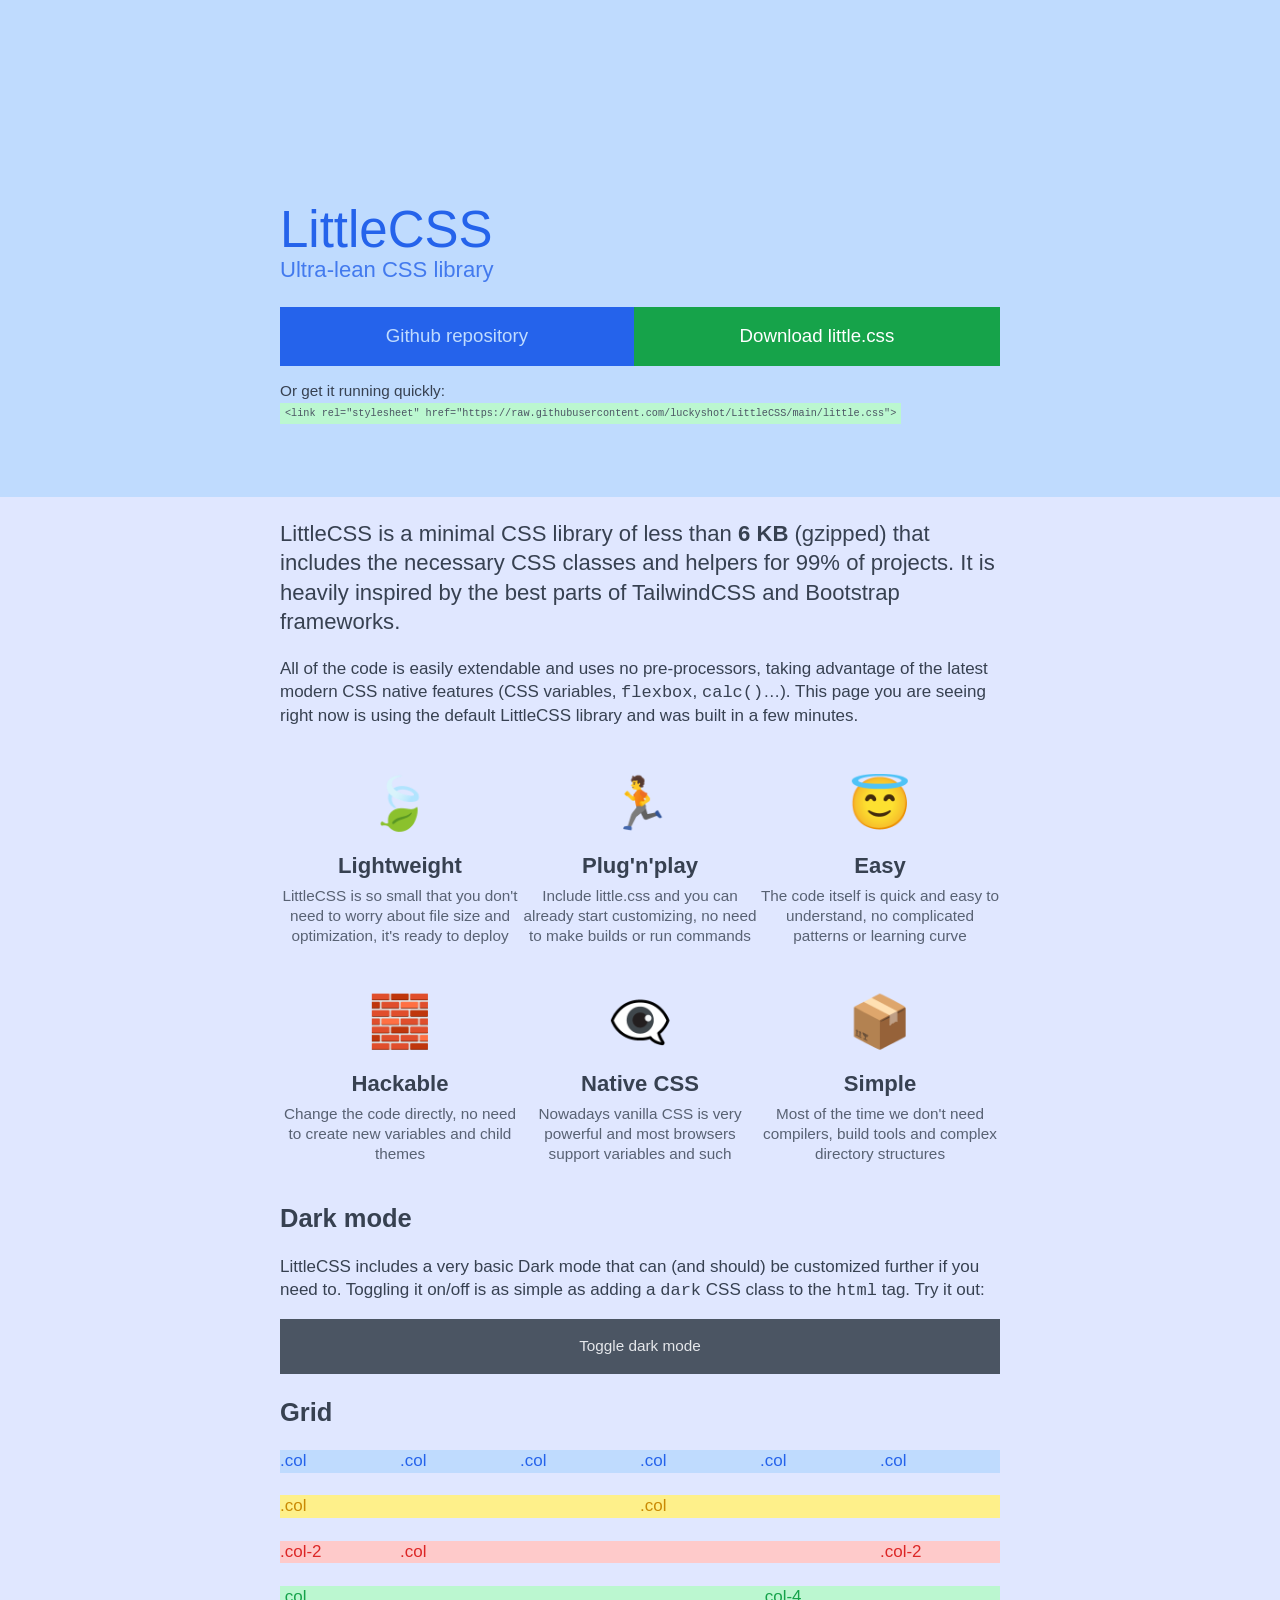
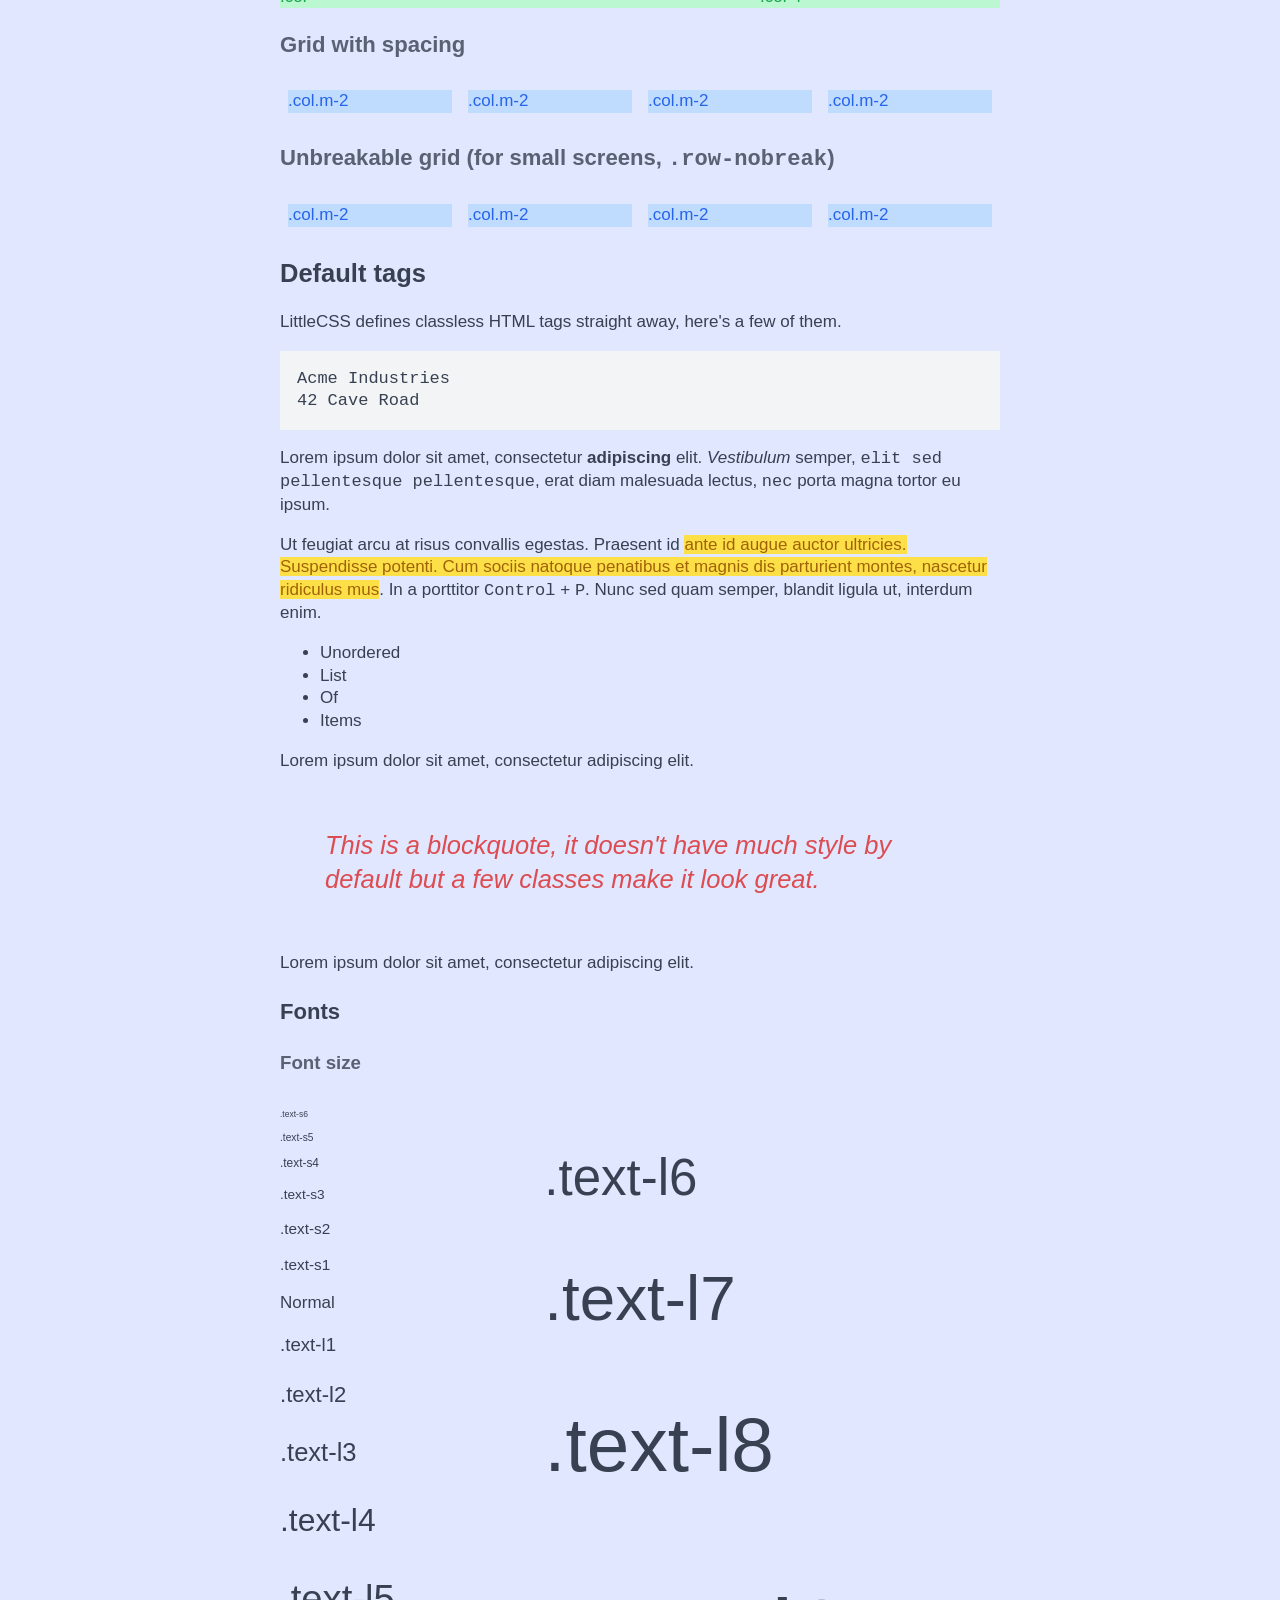
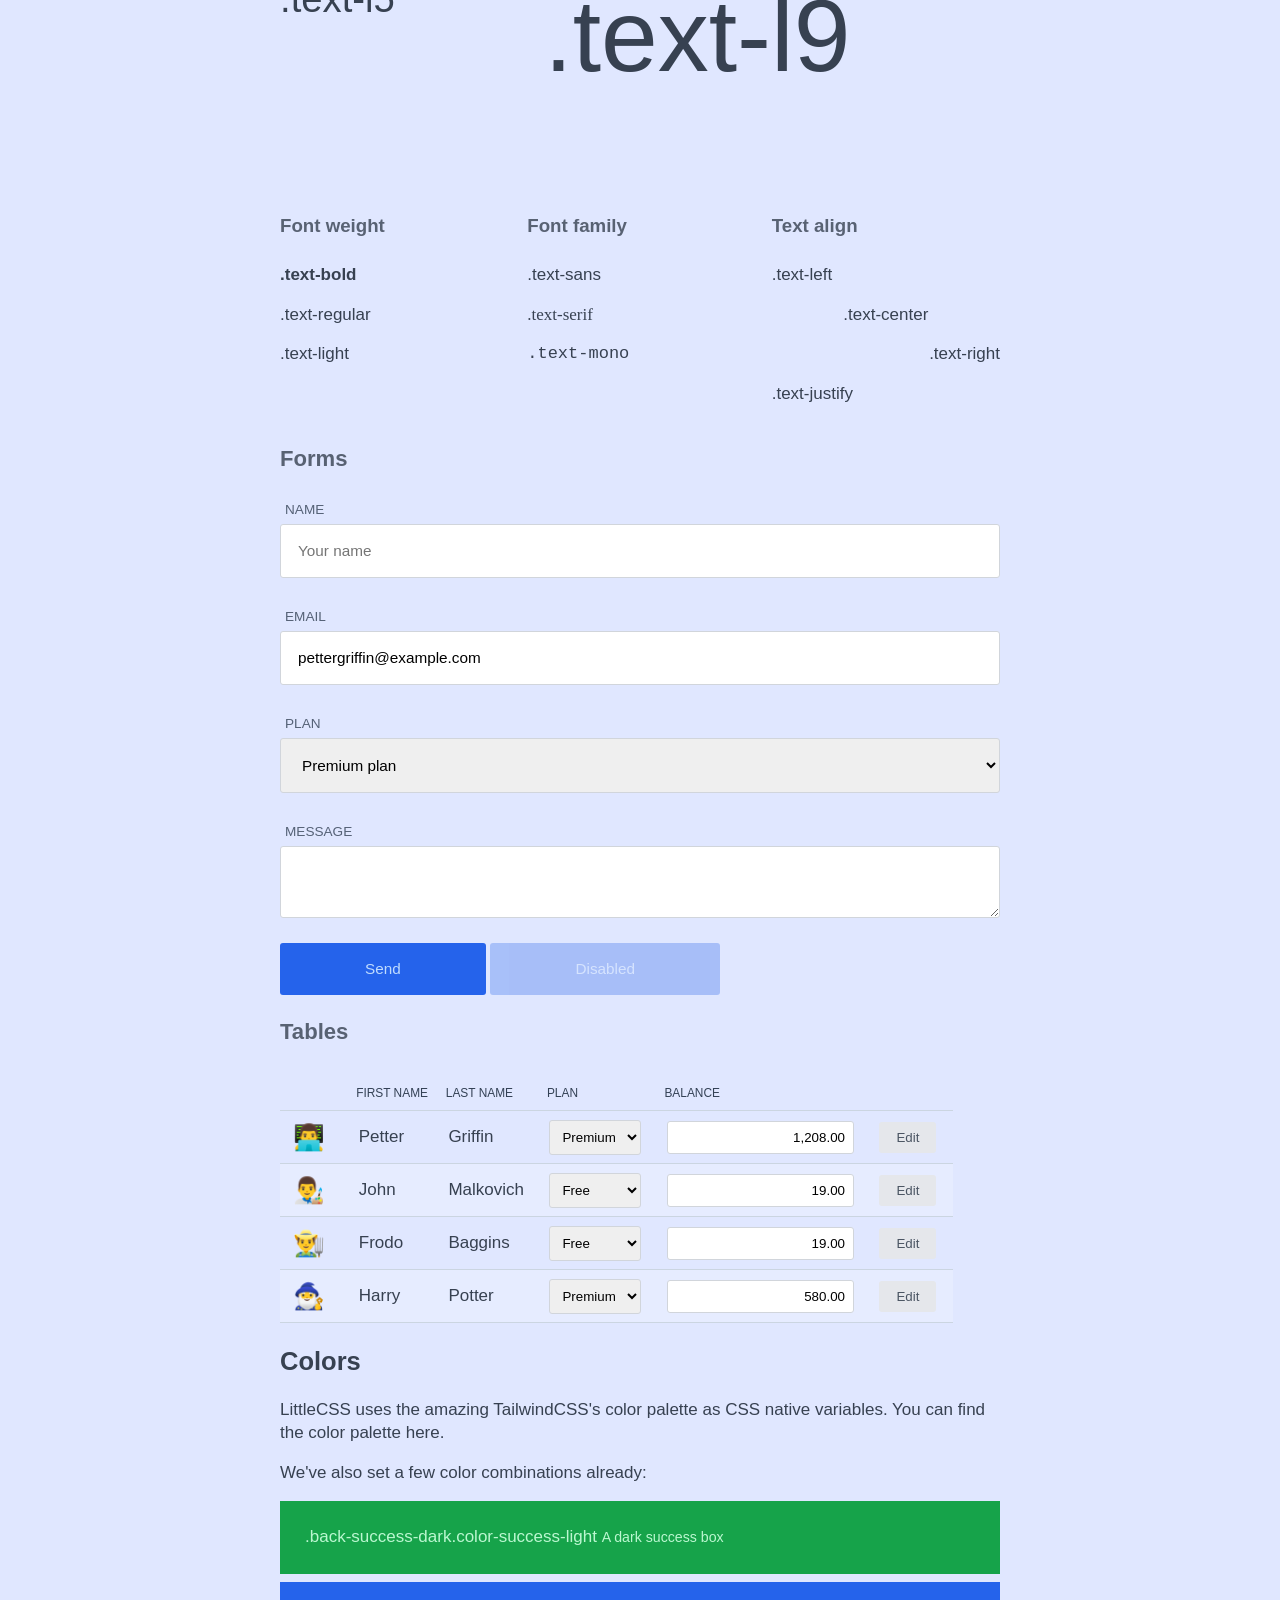
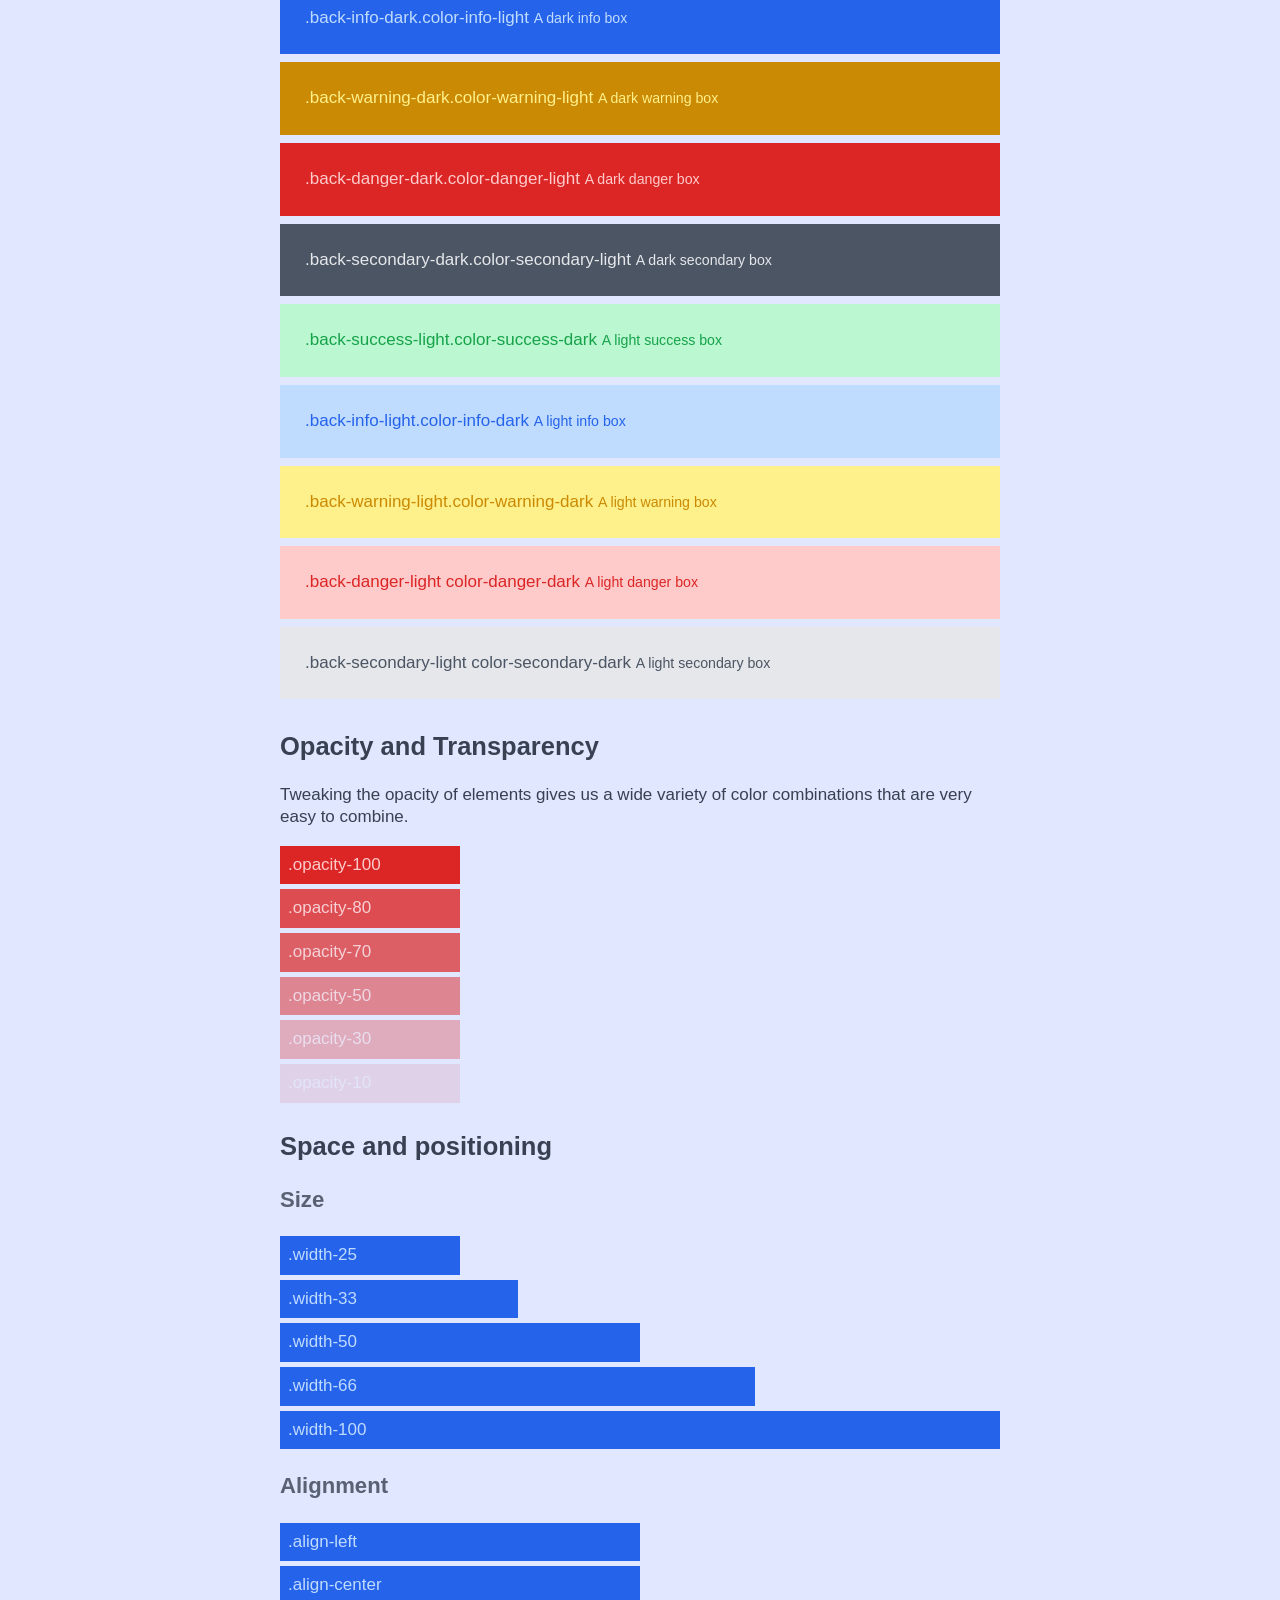
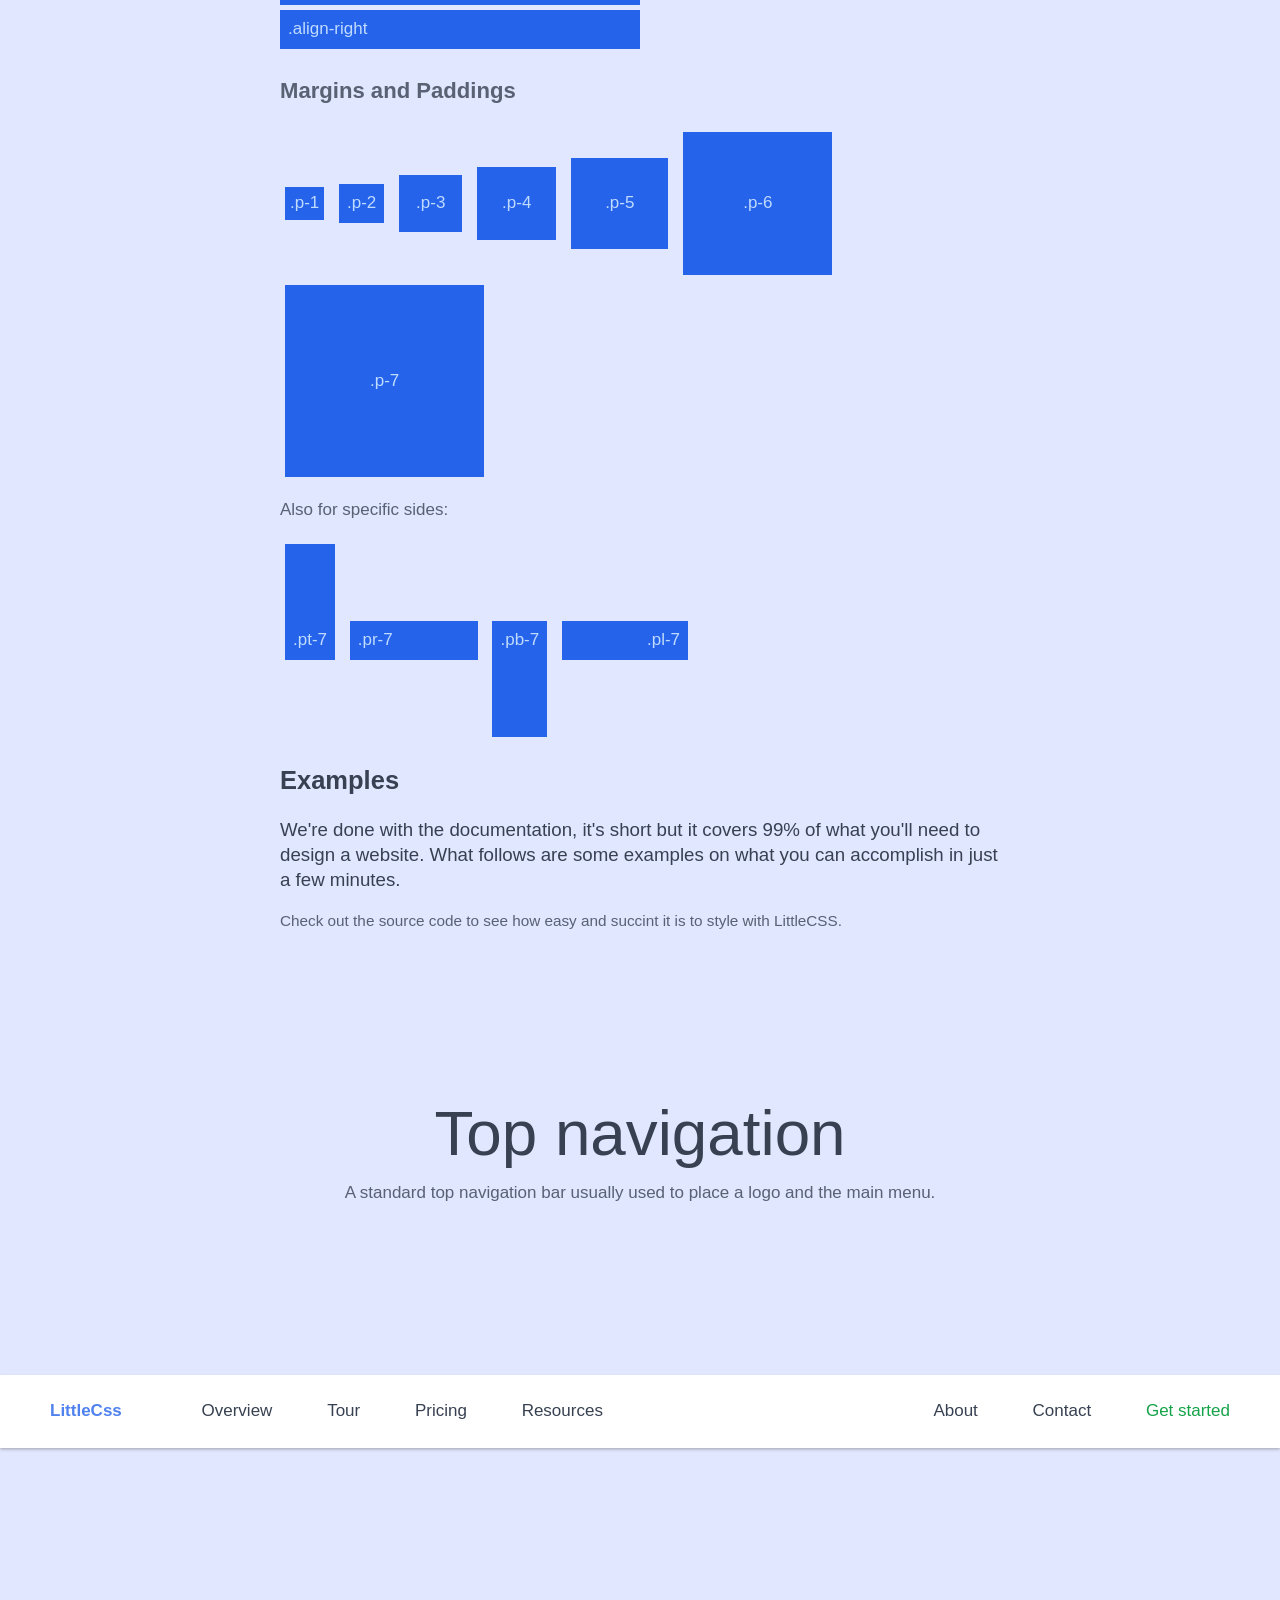
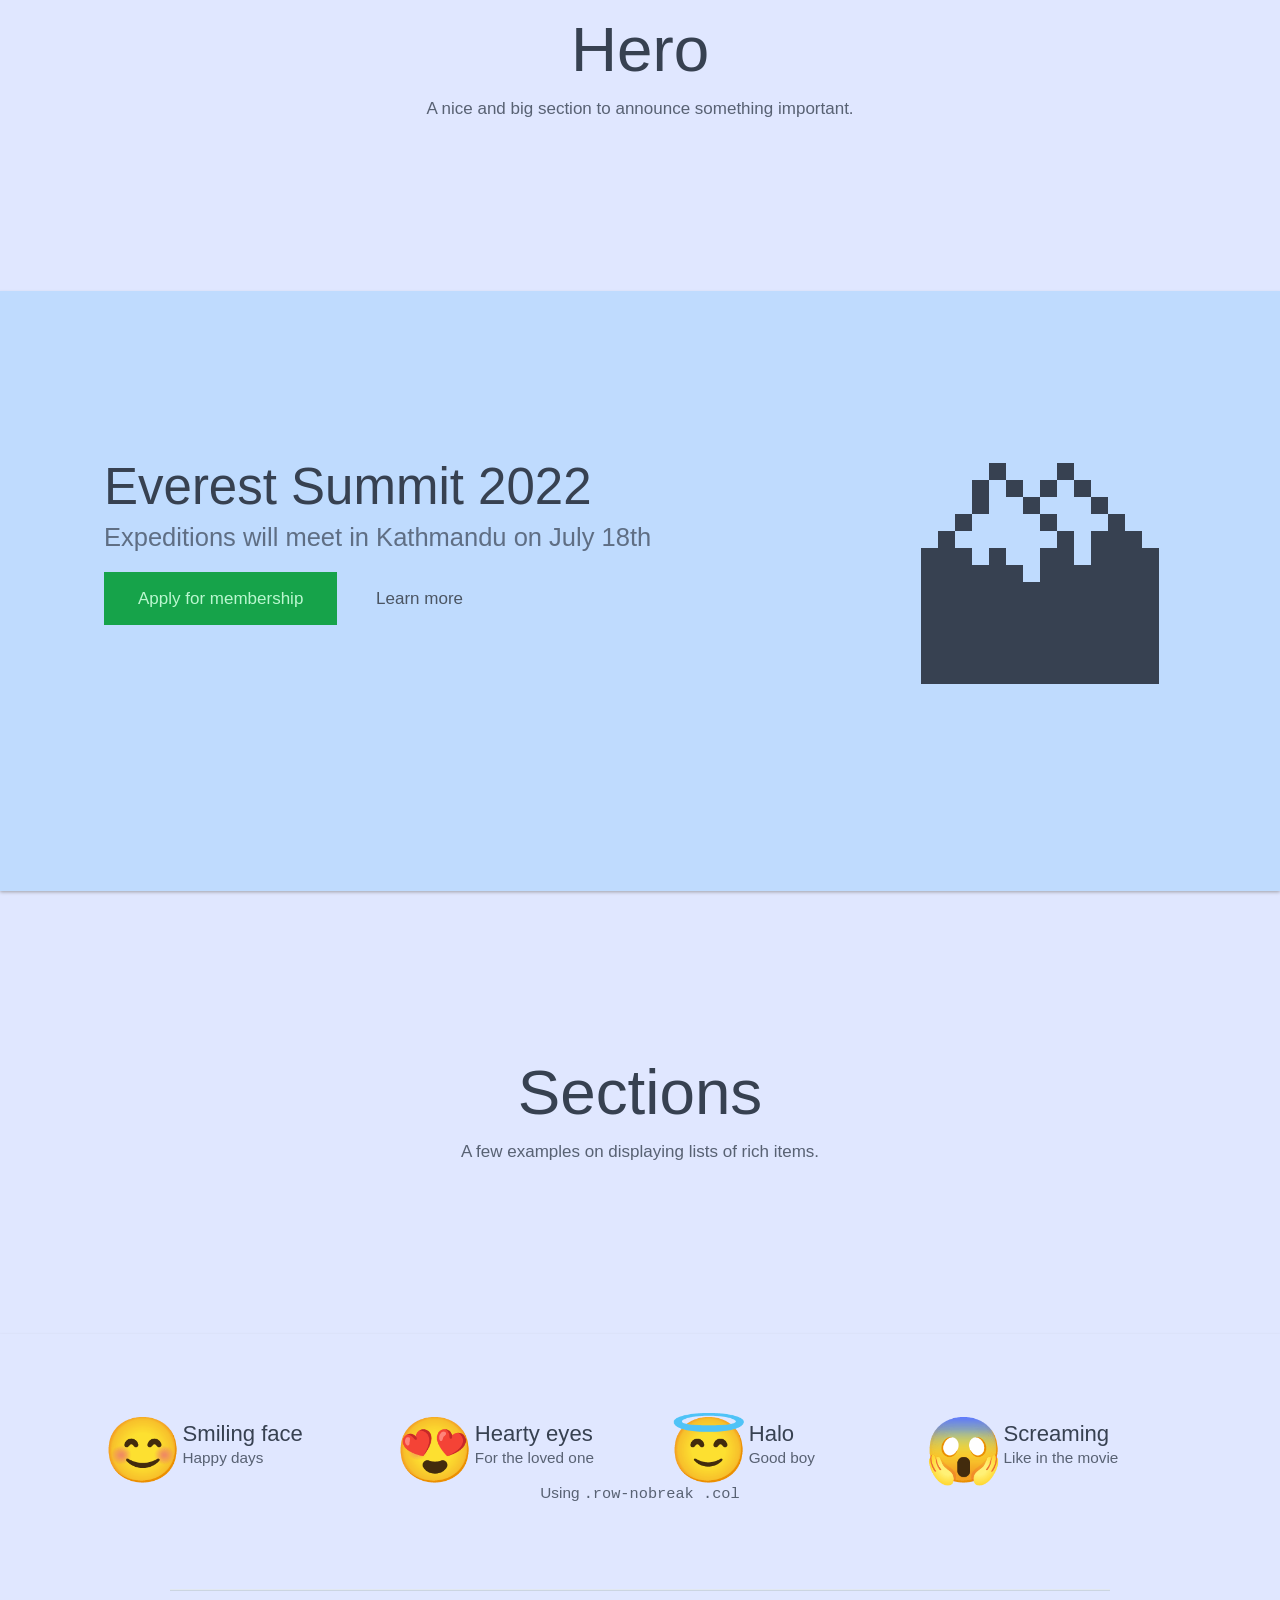
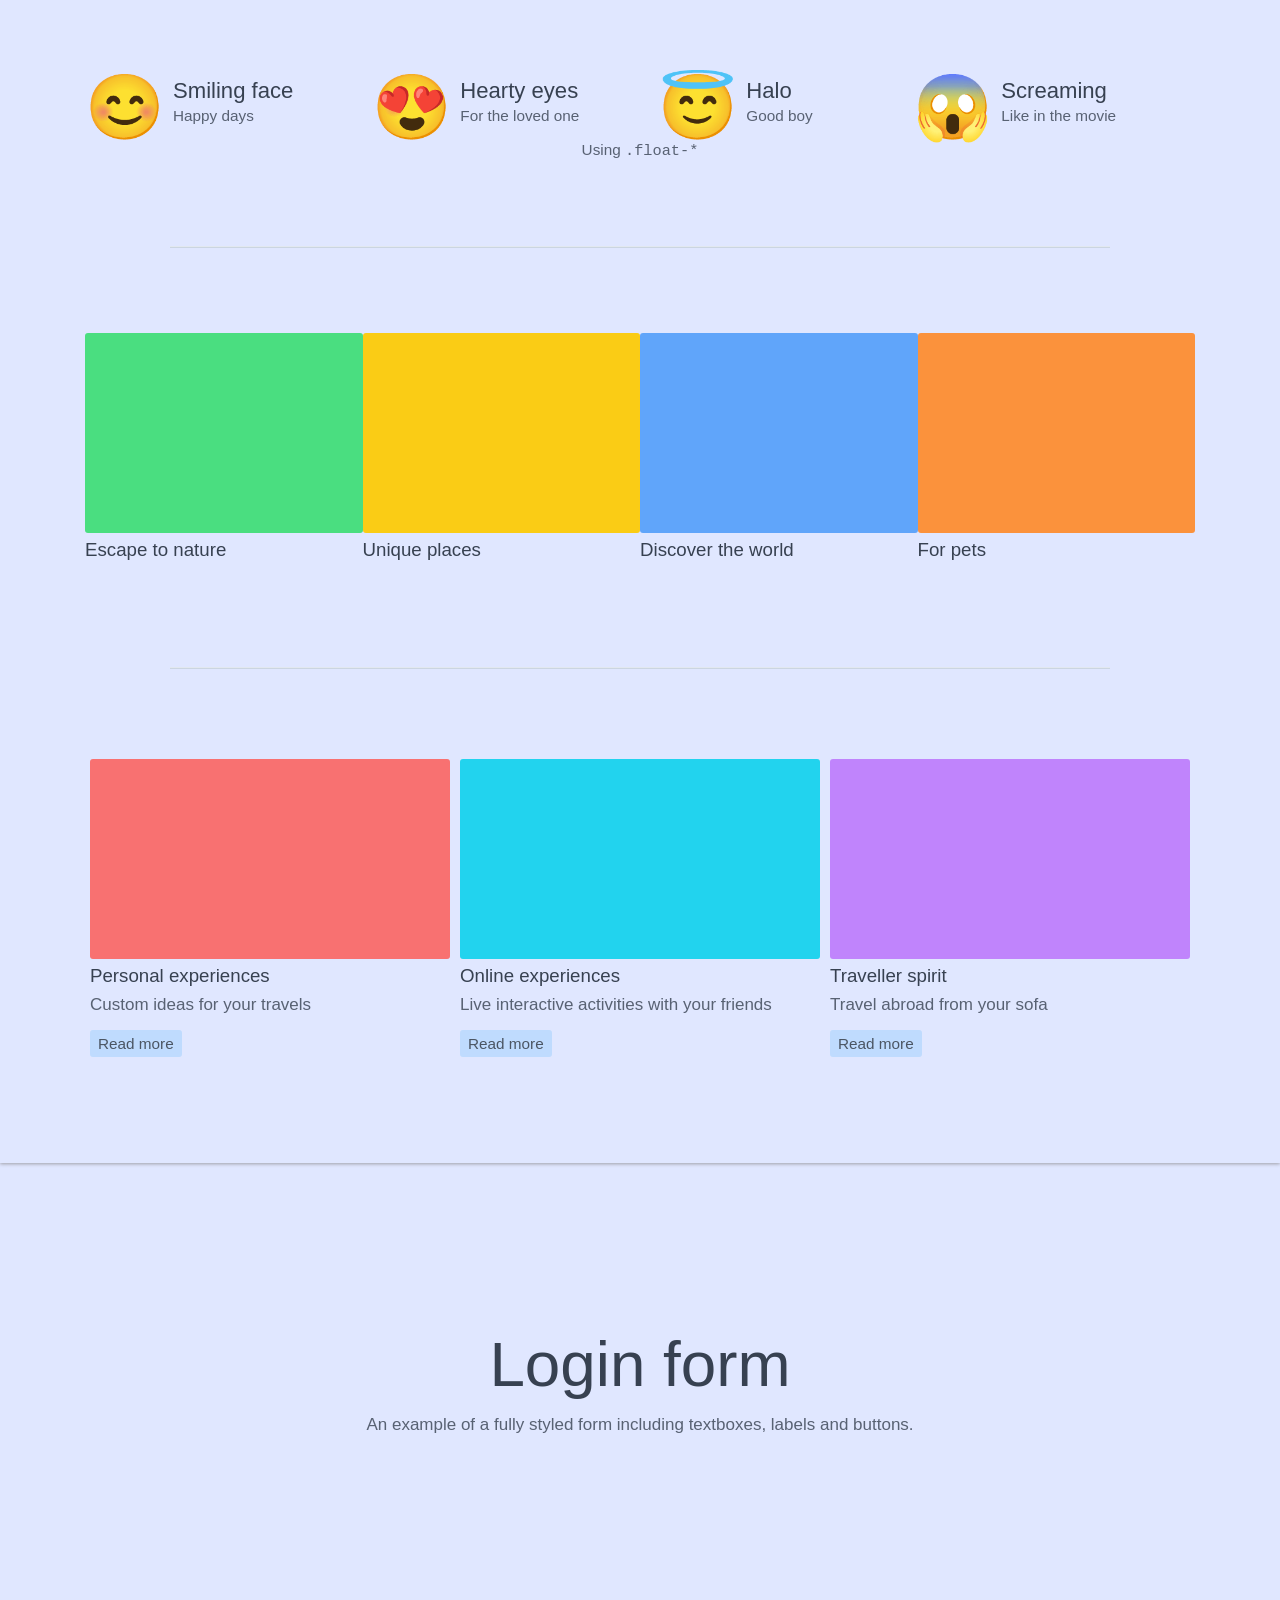
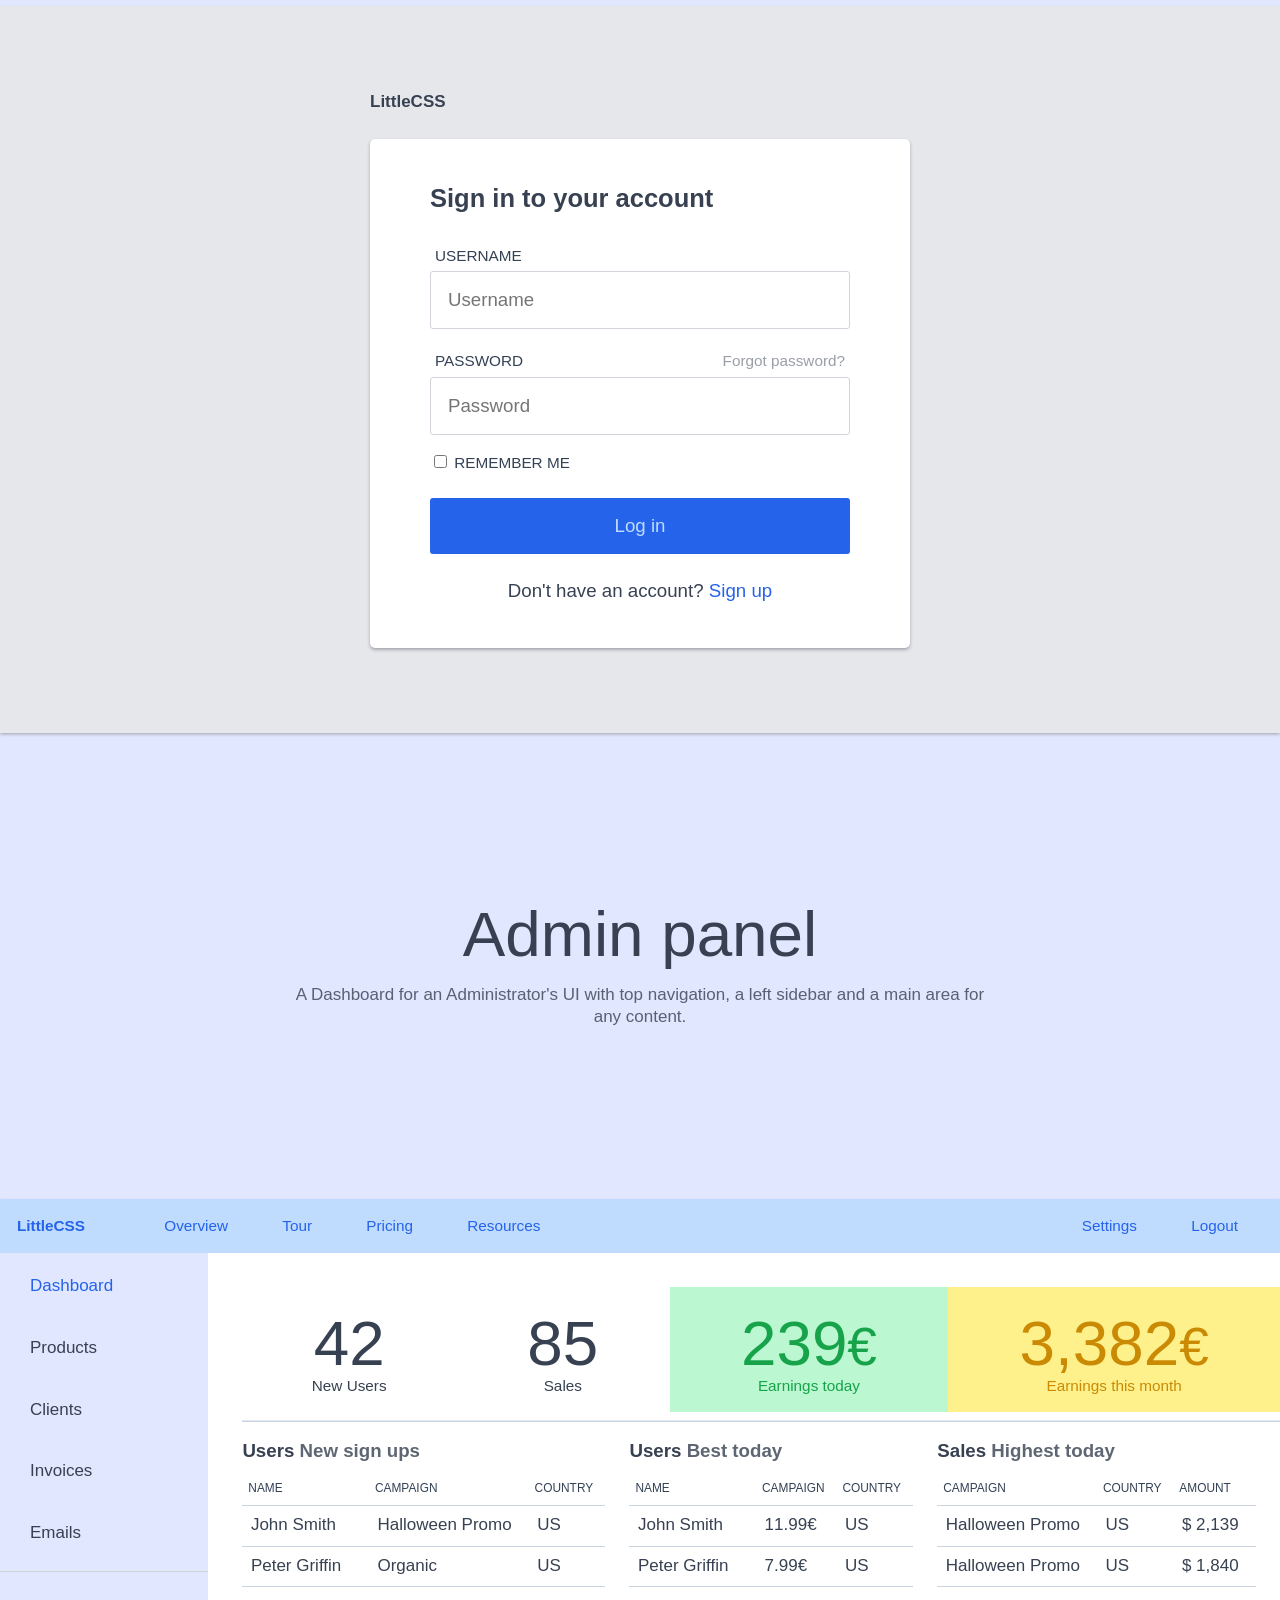
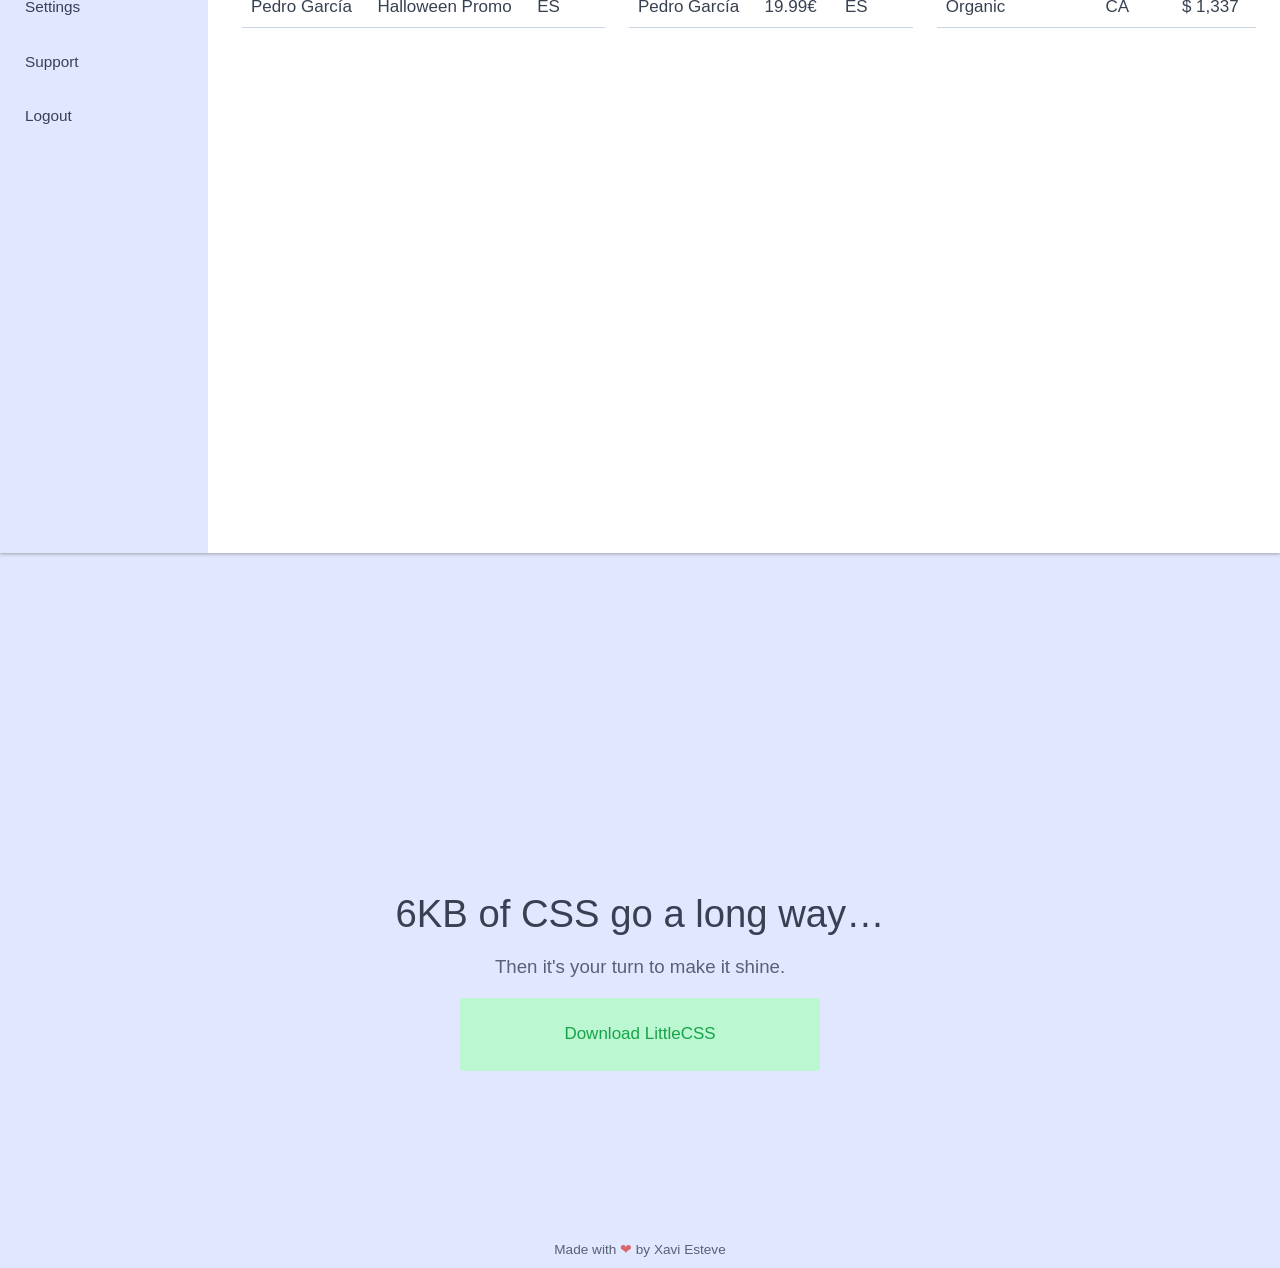
==== commit d12c6e52: "." ====
--- a/index.html
+++ b/index.html
@@ -303,6 +303,18 @@
         </div>
 
 
+        <h2 class="text-l3">Opacity and Transparency</h2>
+
+        <p>Tweaking the opacity of elements gives us a wide variety of color combinations that are very easy to combine.</p>
+
+        <div class="width-100"><div class="back-danger-dark color-danger-light width-25 p-2 mb-1 opacity-100">.opacity-100</div></div>
+        <div class="width-100"><div class="back-danger-dark color-danger-light width-25 p-2 mb-1 opacity-80">.opacity-80</div></div>
+        <div class="width-100"><div class="back-danger-dark color-danger-light width-25 p-2 mb-1 opacity-70">.opacity-70</div></div>
+        <div class="width-100"><div class="back-danger-dark color-danger-light width-25 p-2 mb-1 opacity-50">.opacity-50</div></div>
+        <div class="width-100"><div class="back-danger-dark color-danger-light width-25 p-2 mb-1 opacity-30">.opacity-30</div></div>
+        <div class="width-100"><div class="back-danger-dark color-danger-light width-25 p-2 mb-1 opacity-10">.opacity-10</div></div>
+      
+
 
 
         <h2 class="text-l3">Space and positioning</h2>
--- a/little.css
+++ b/little.css
@@ -497,12 +497,14 @@
 o.`Y8b 88  dP   88""
 8bodP' 88 d8888 888888
 */
+.width-10 {display:inline-block; width: 10%}
 .width-25 {display:inline-block; width: 25%}
 .width-33 {display:inline-block; width: 33%}
 .width-50 {display:inline-block; width: 50%}
 .width-66 {display:inline-block; width: 66%}
 .width-100 {display:block; width: 100%}
 
+.opacity-10 { opacity: .1; }
 .opacity-30 { opacity: .3; }
 .opacity-50 { opacity: .5; }
 .opacity-70 { opacity: .7; }
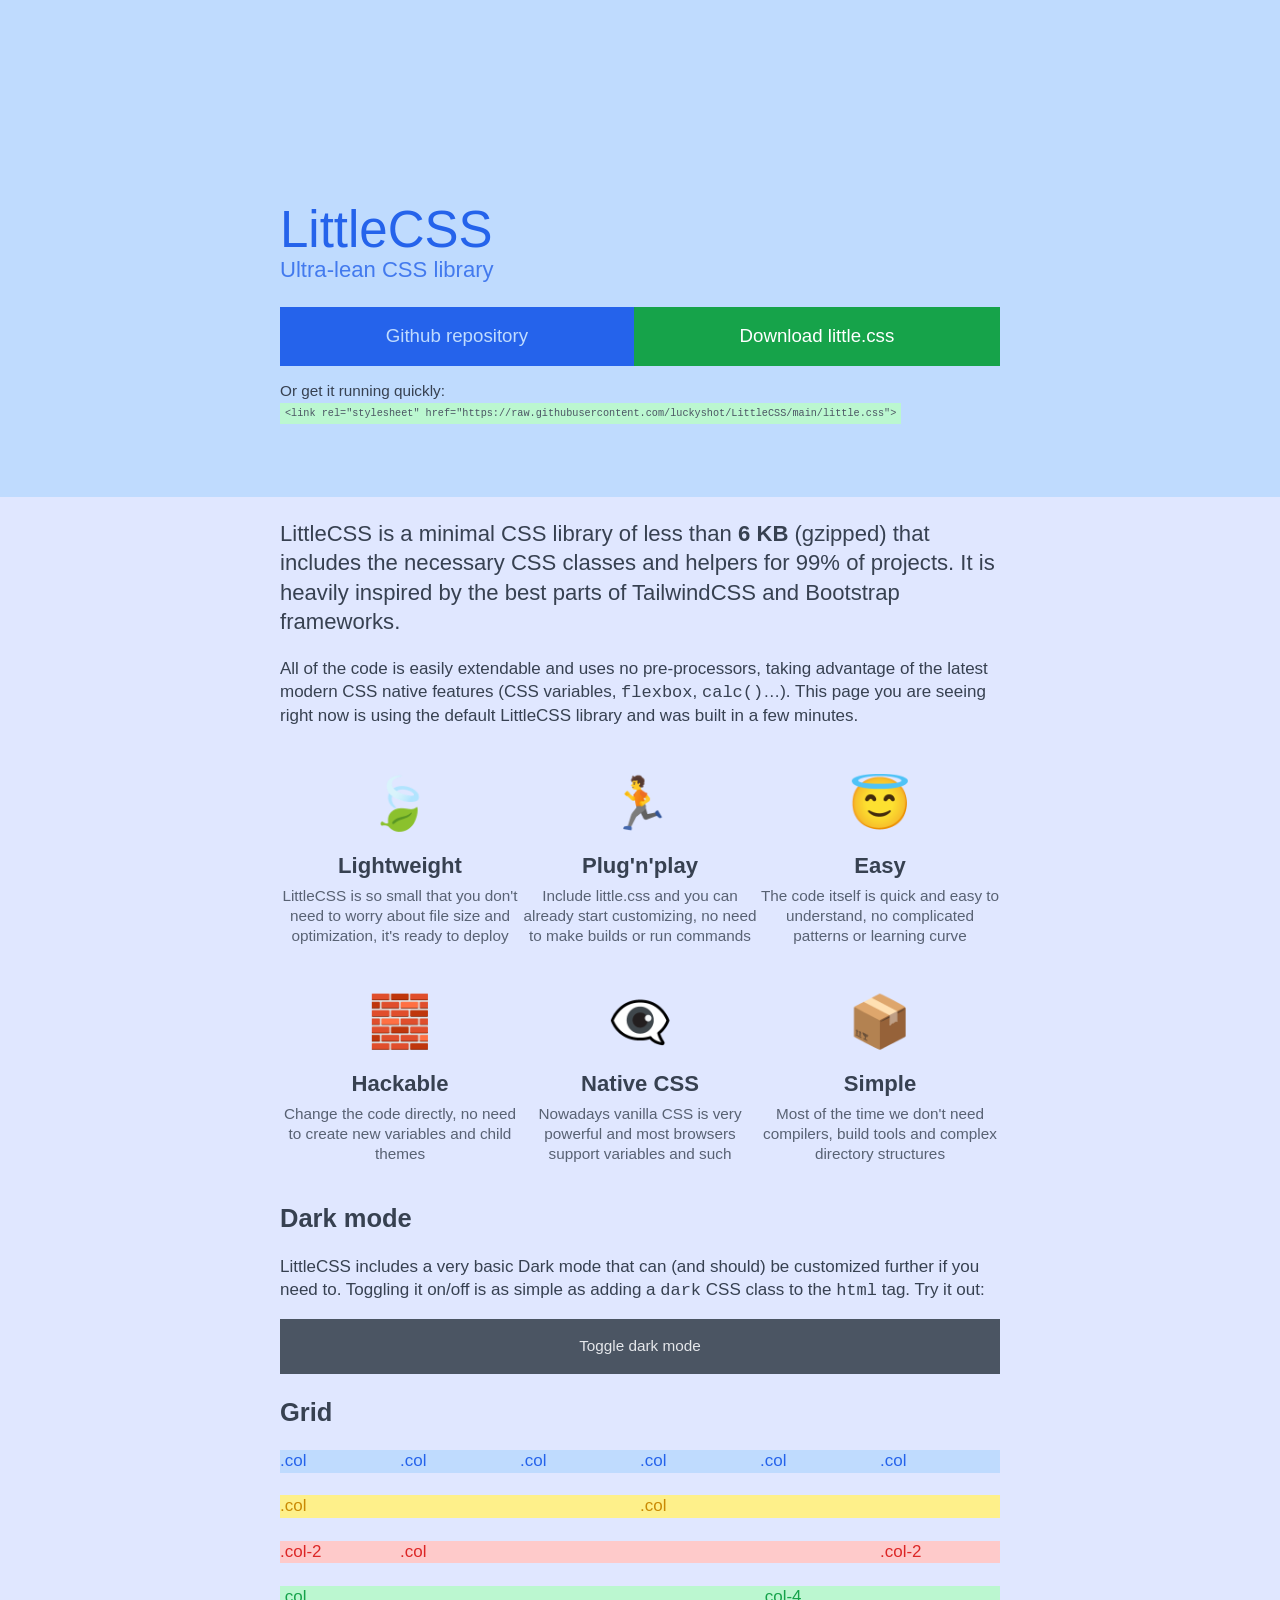
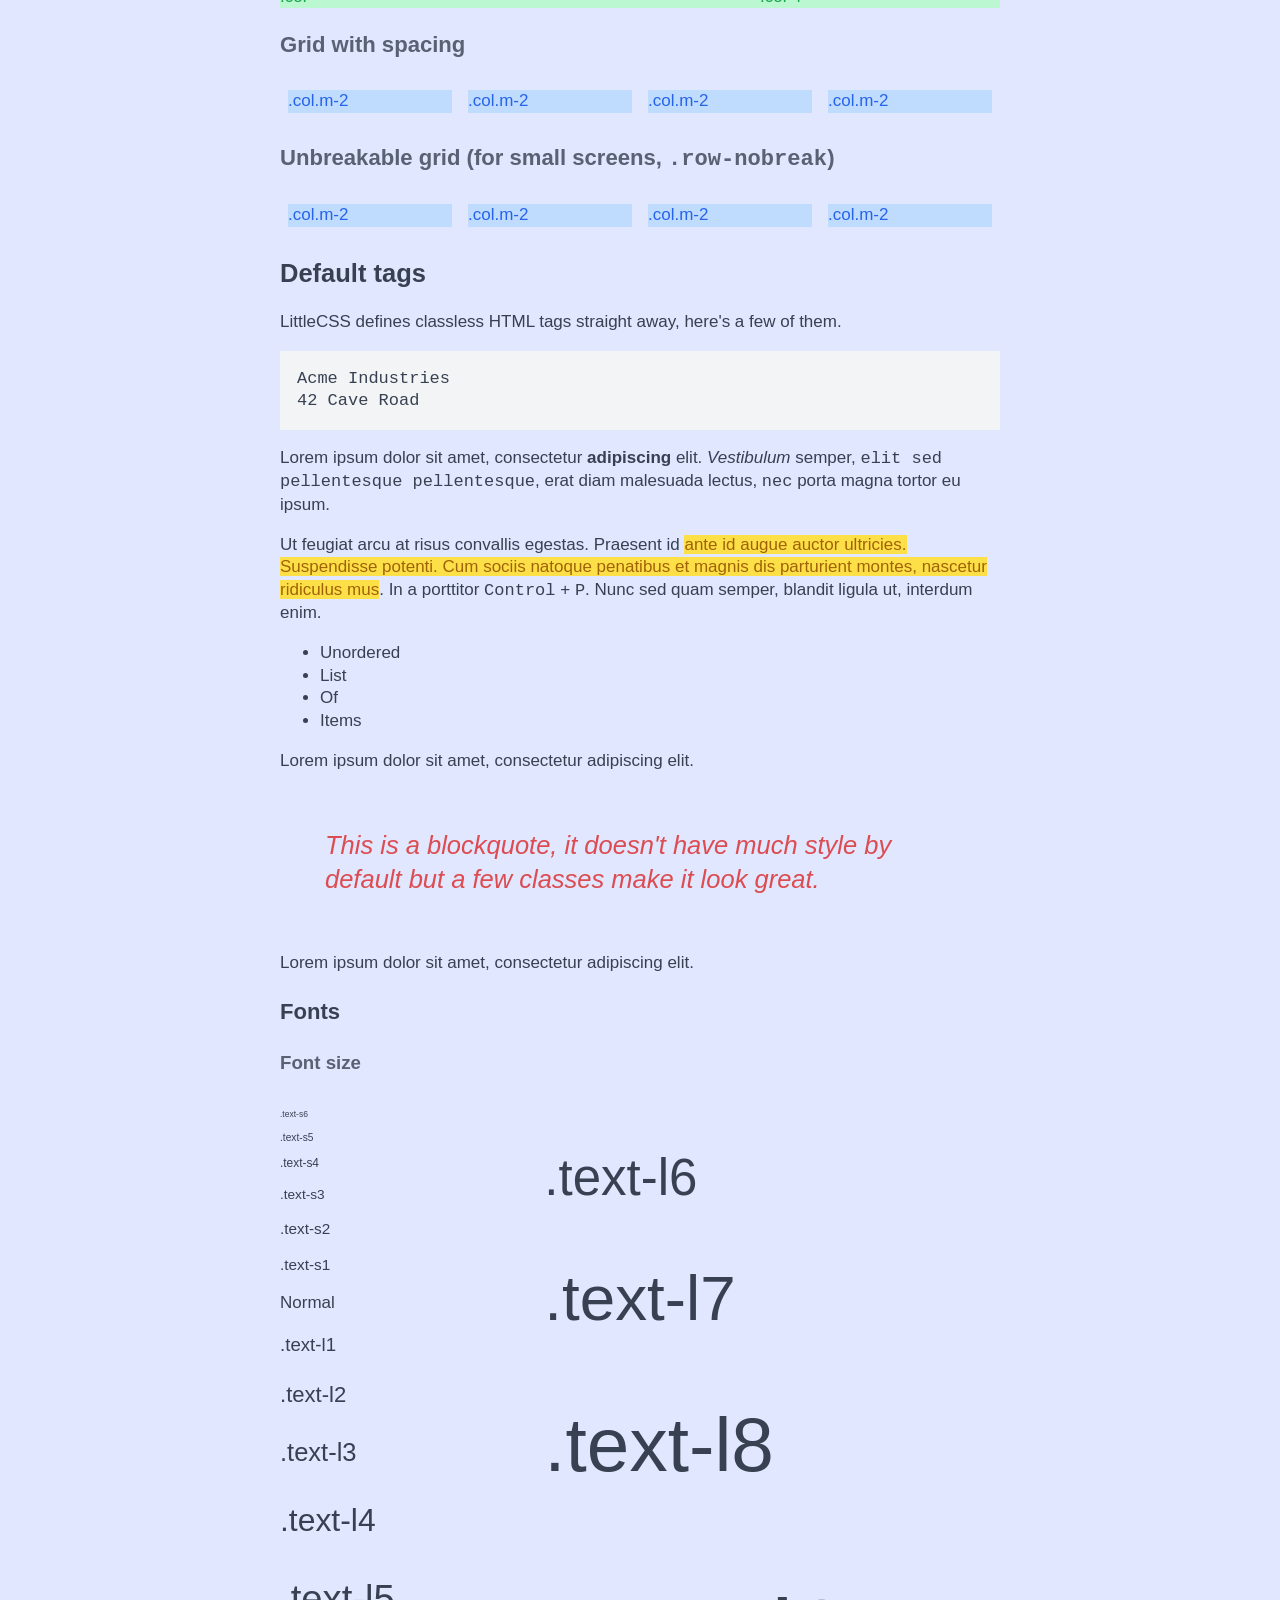
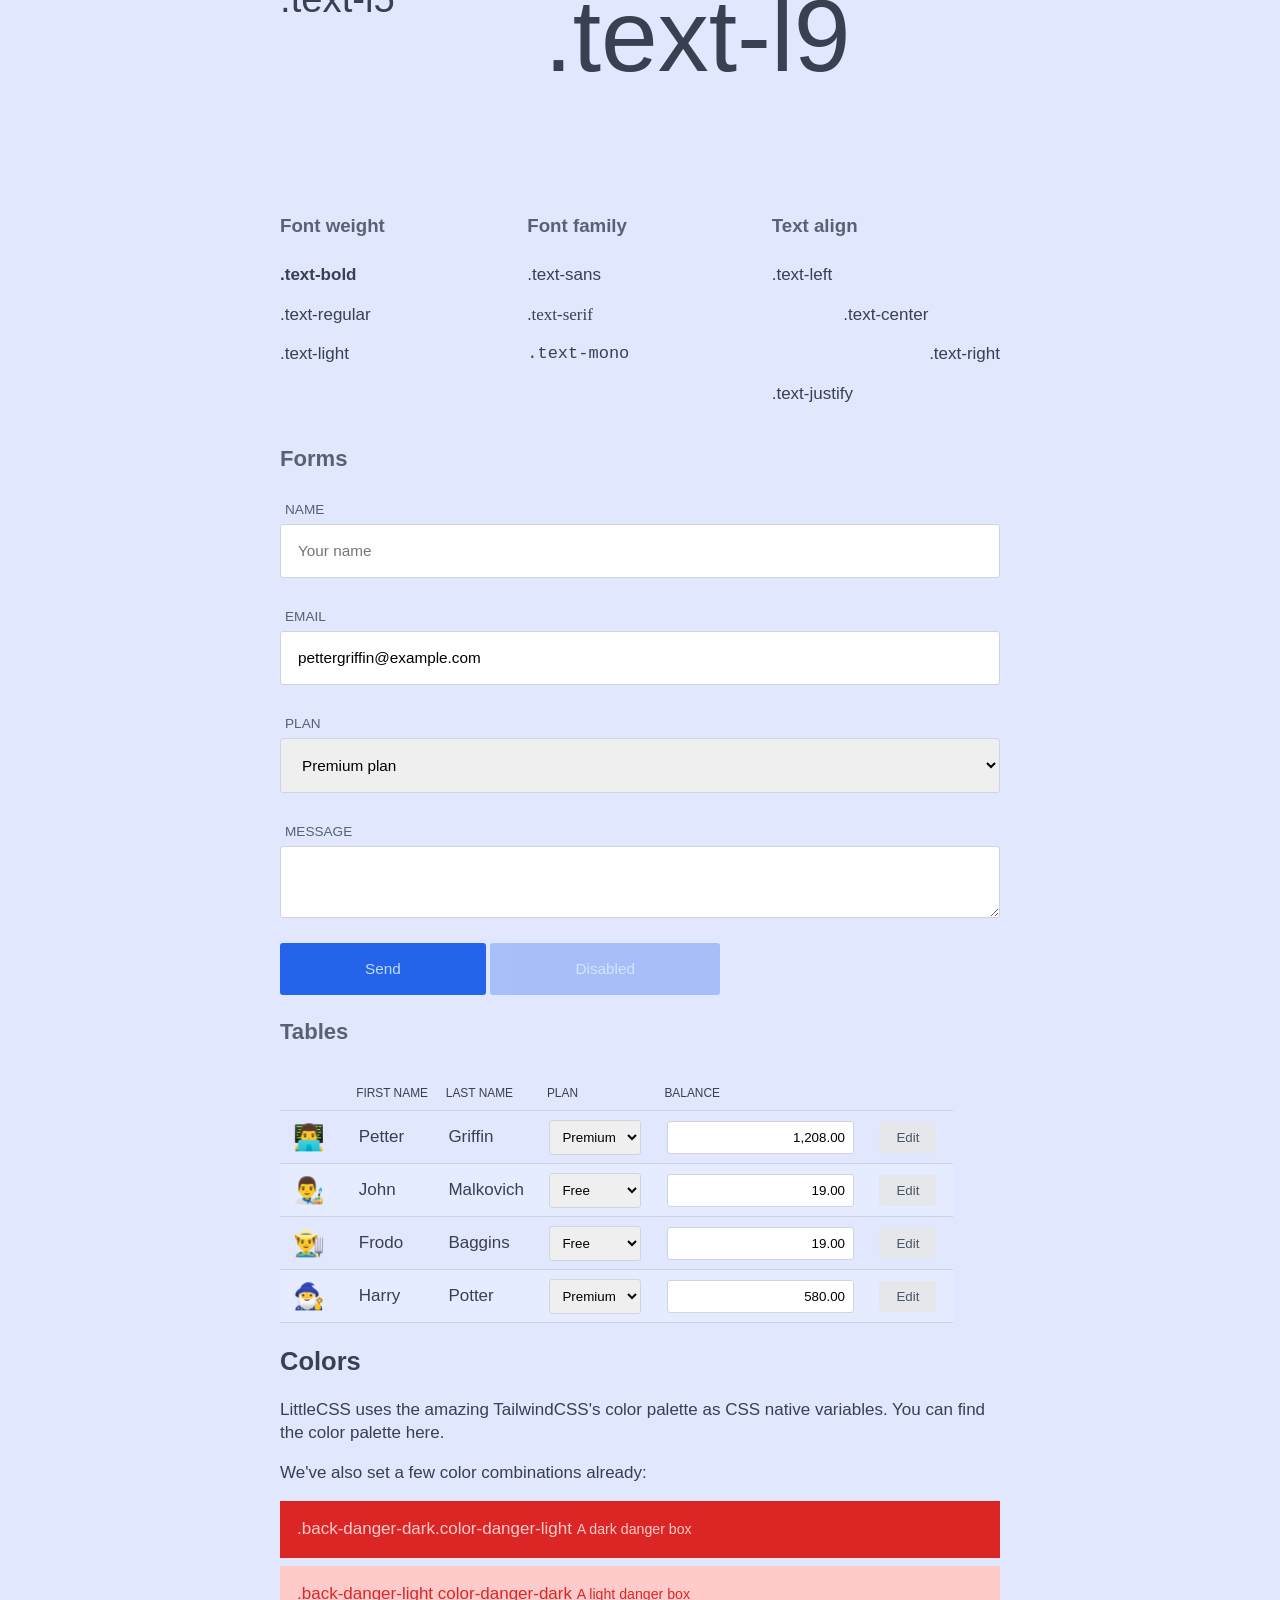
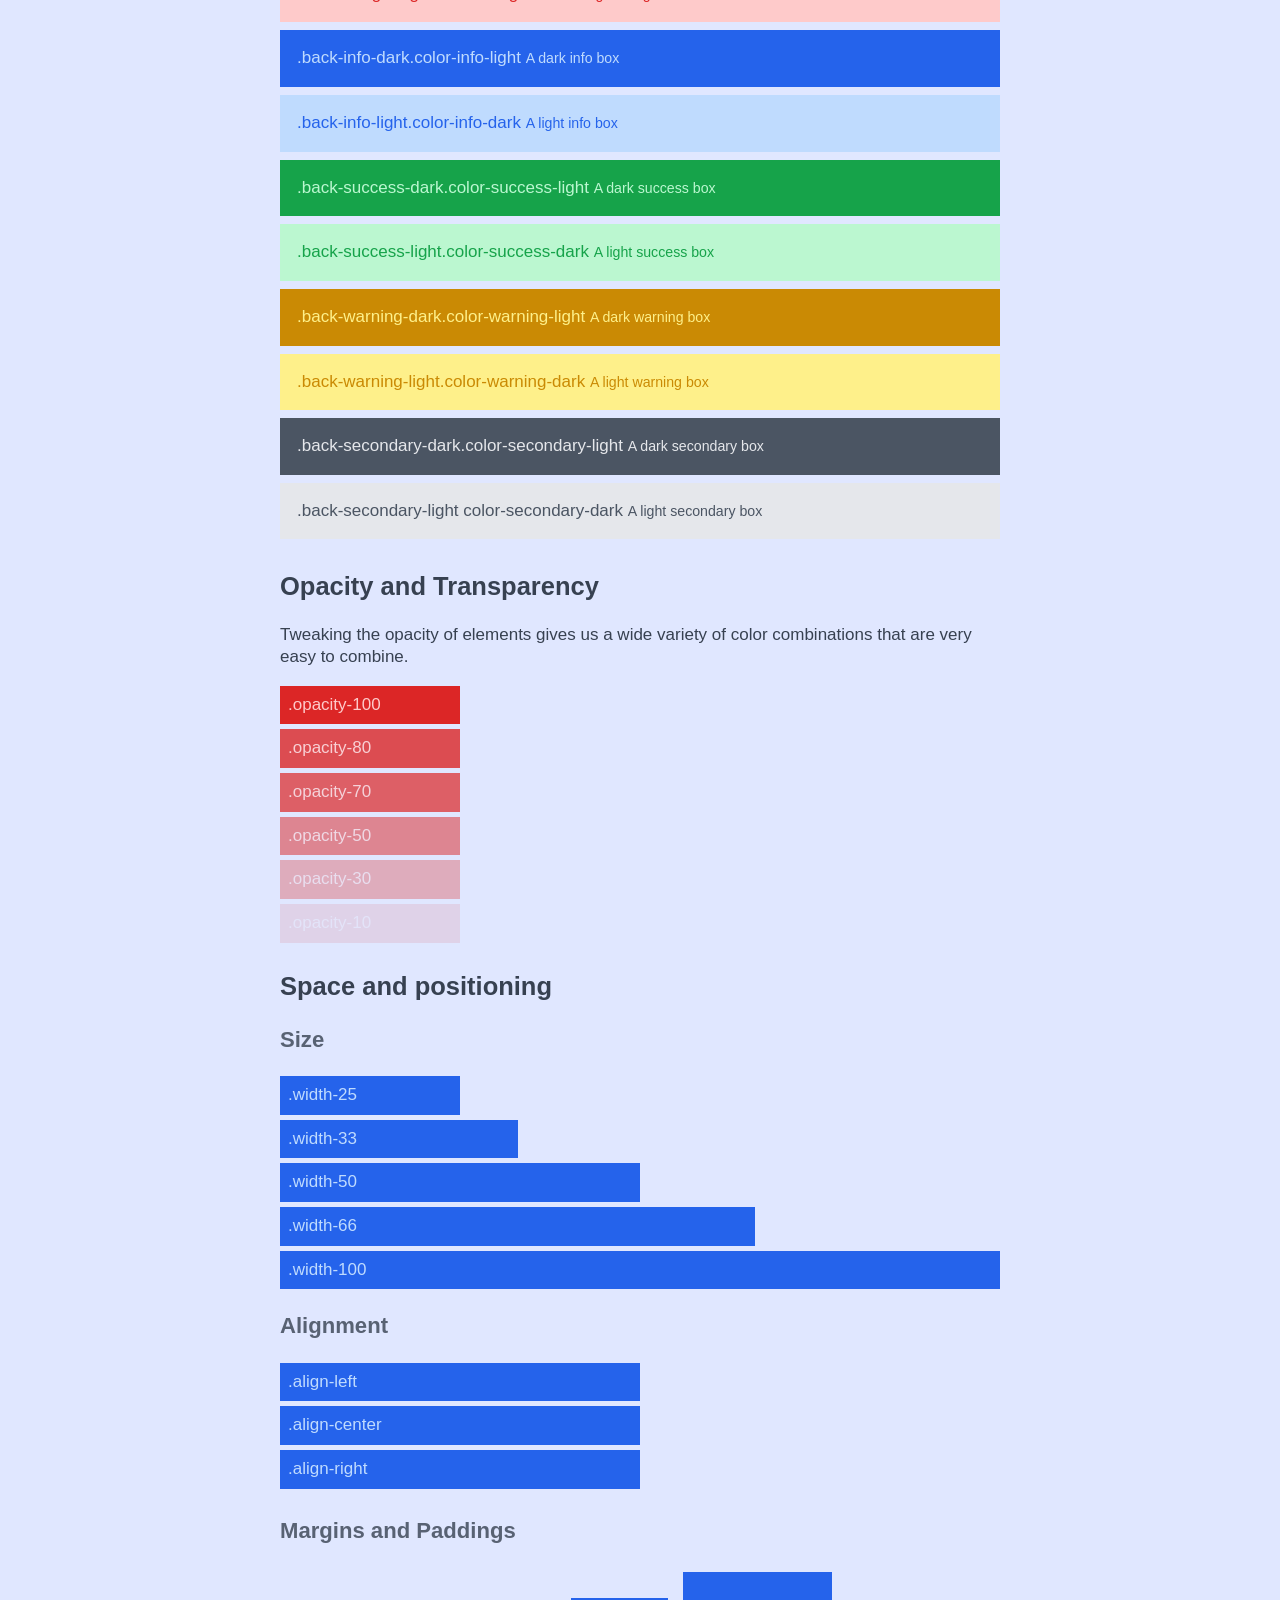
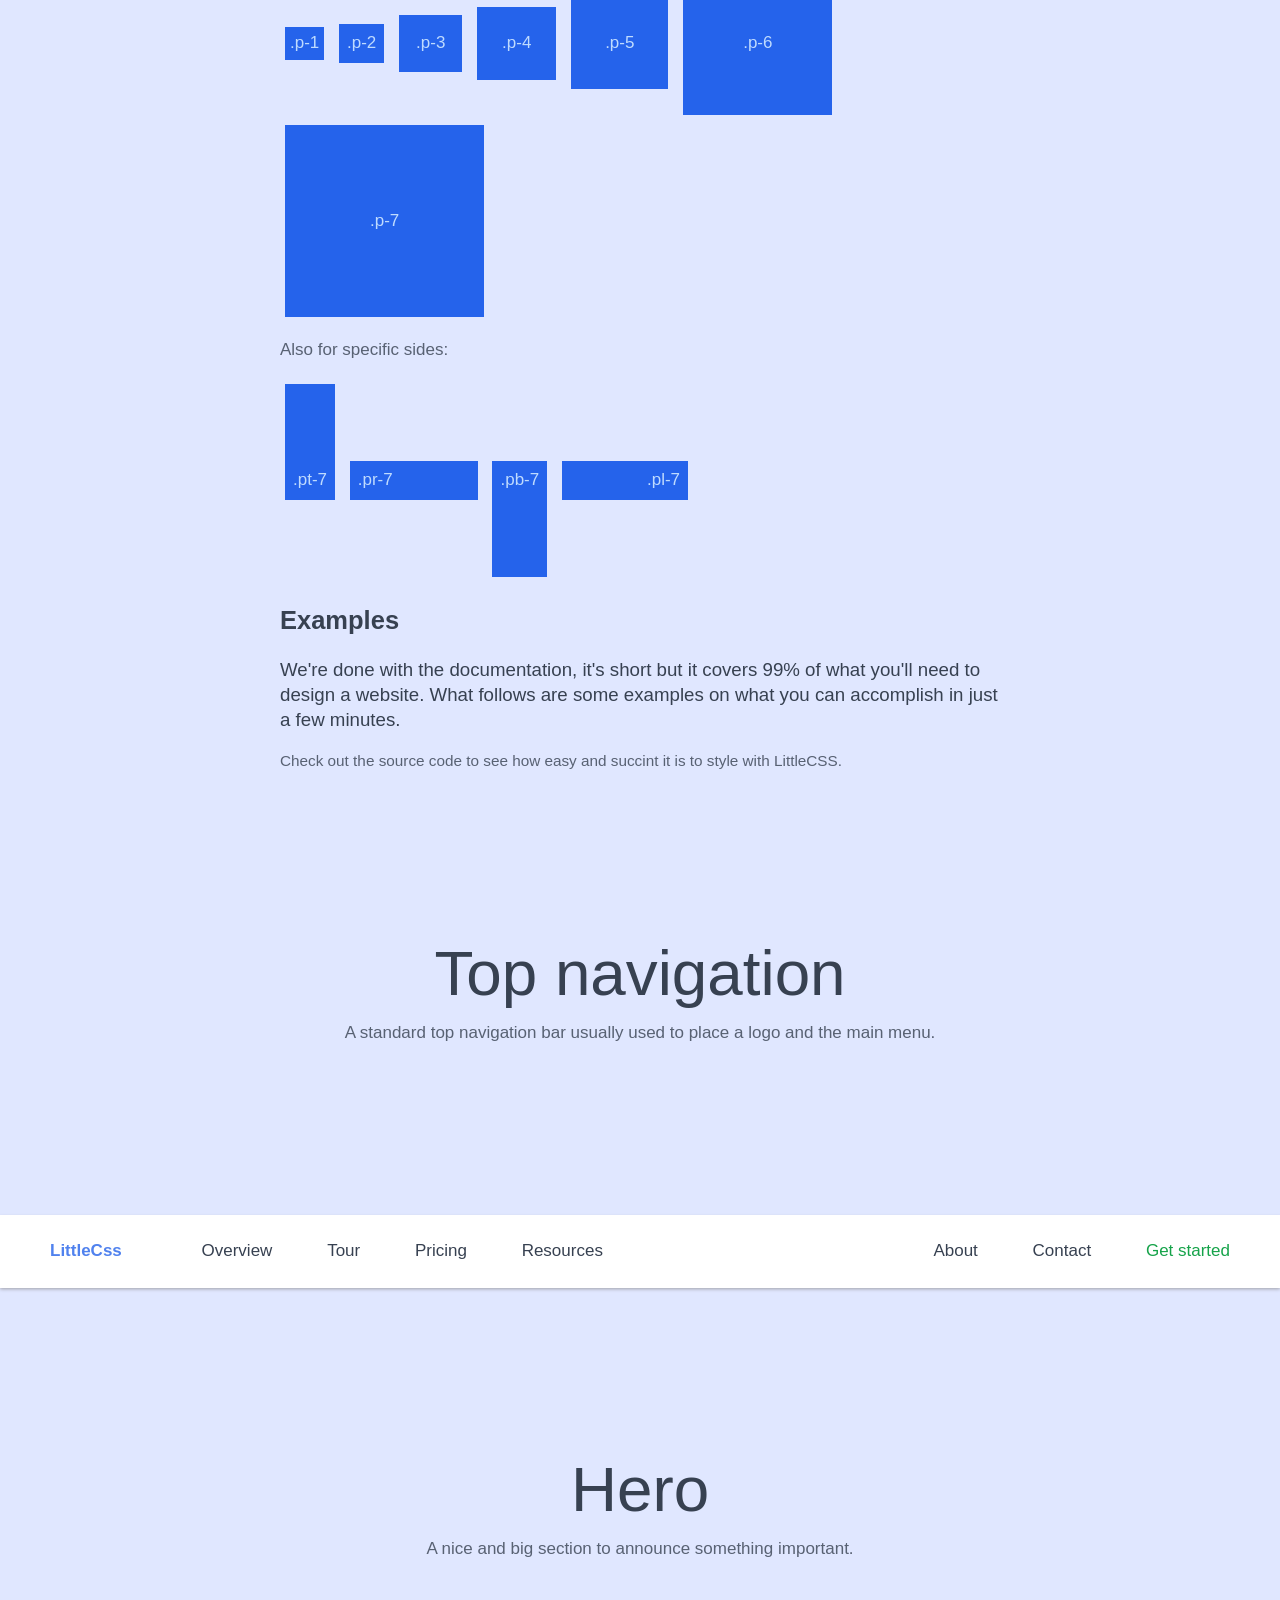
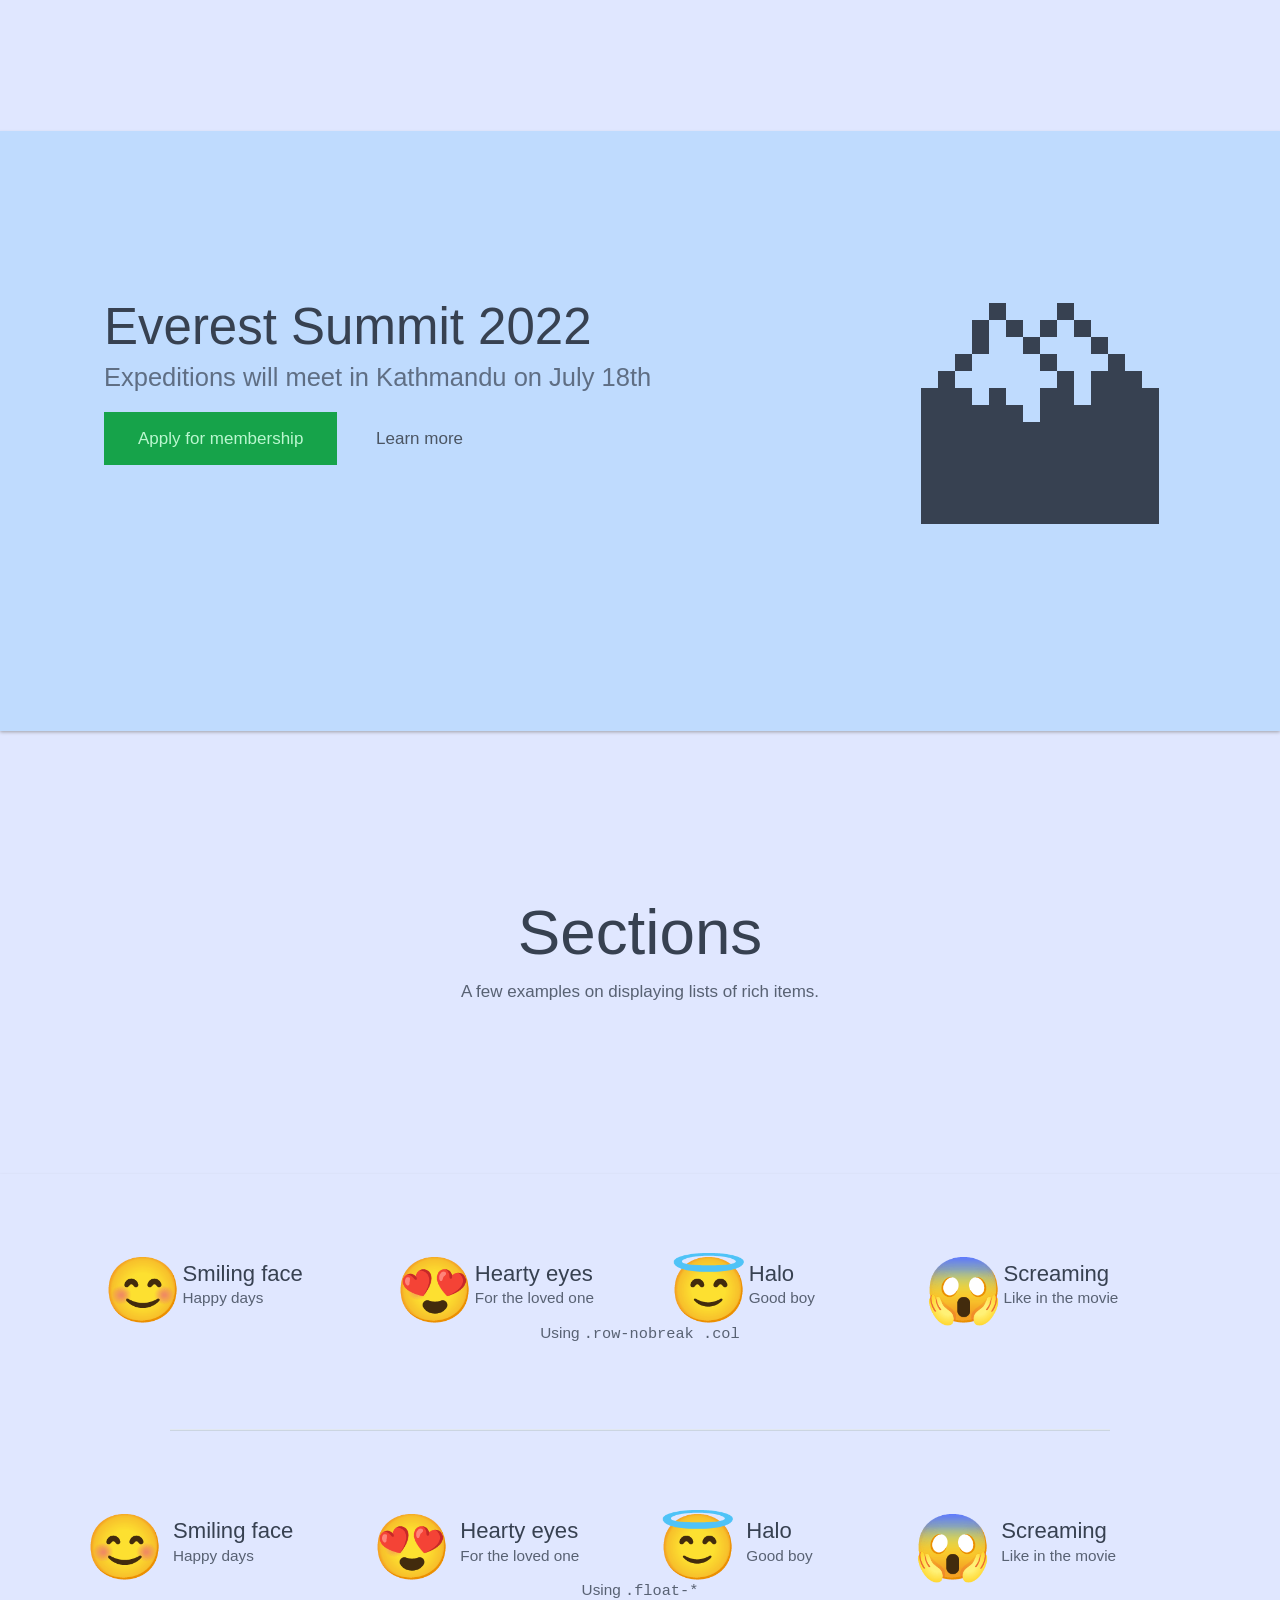
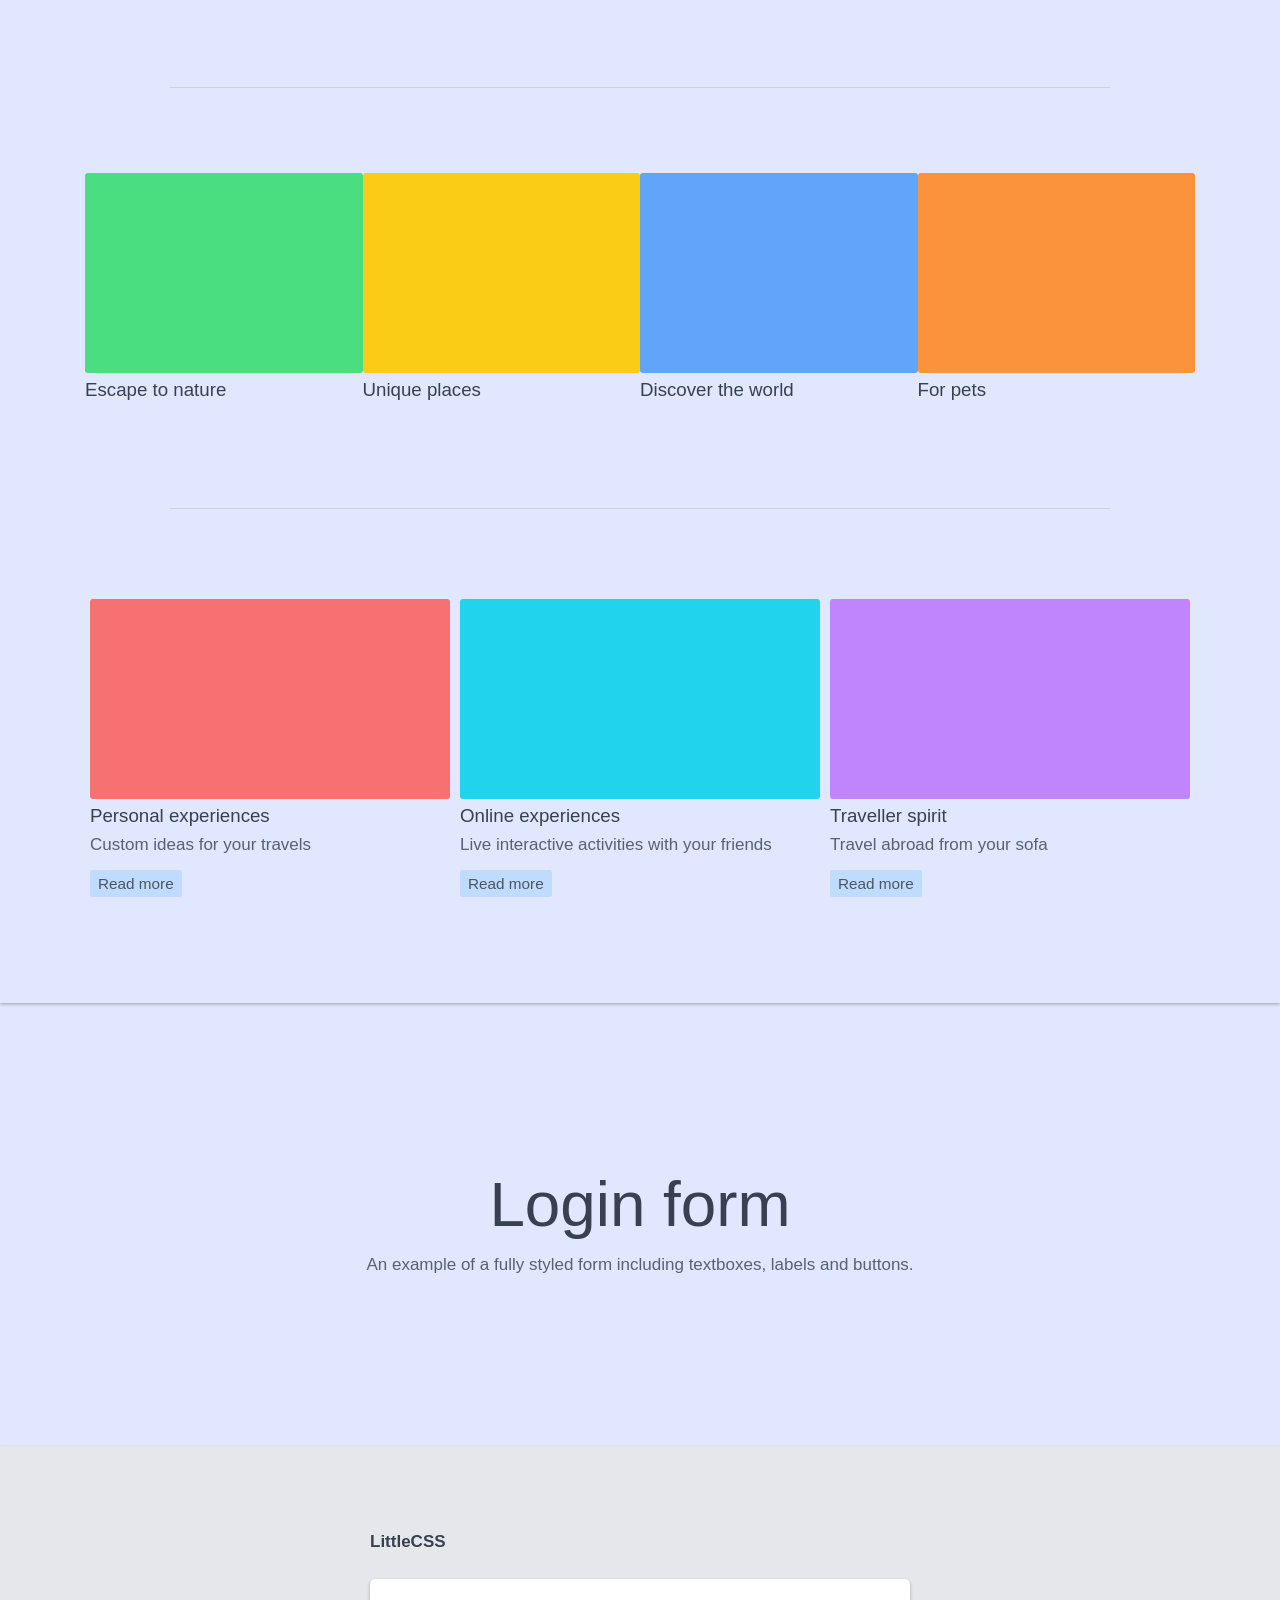
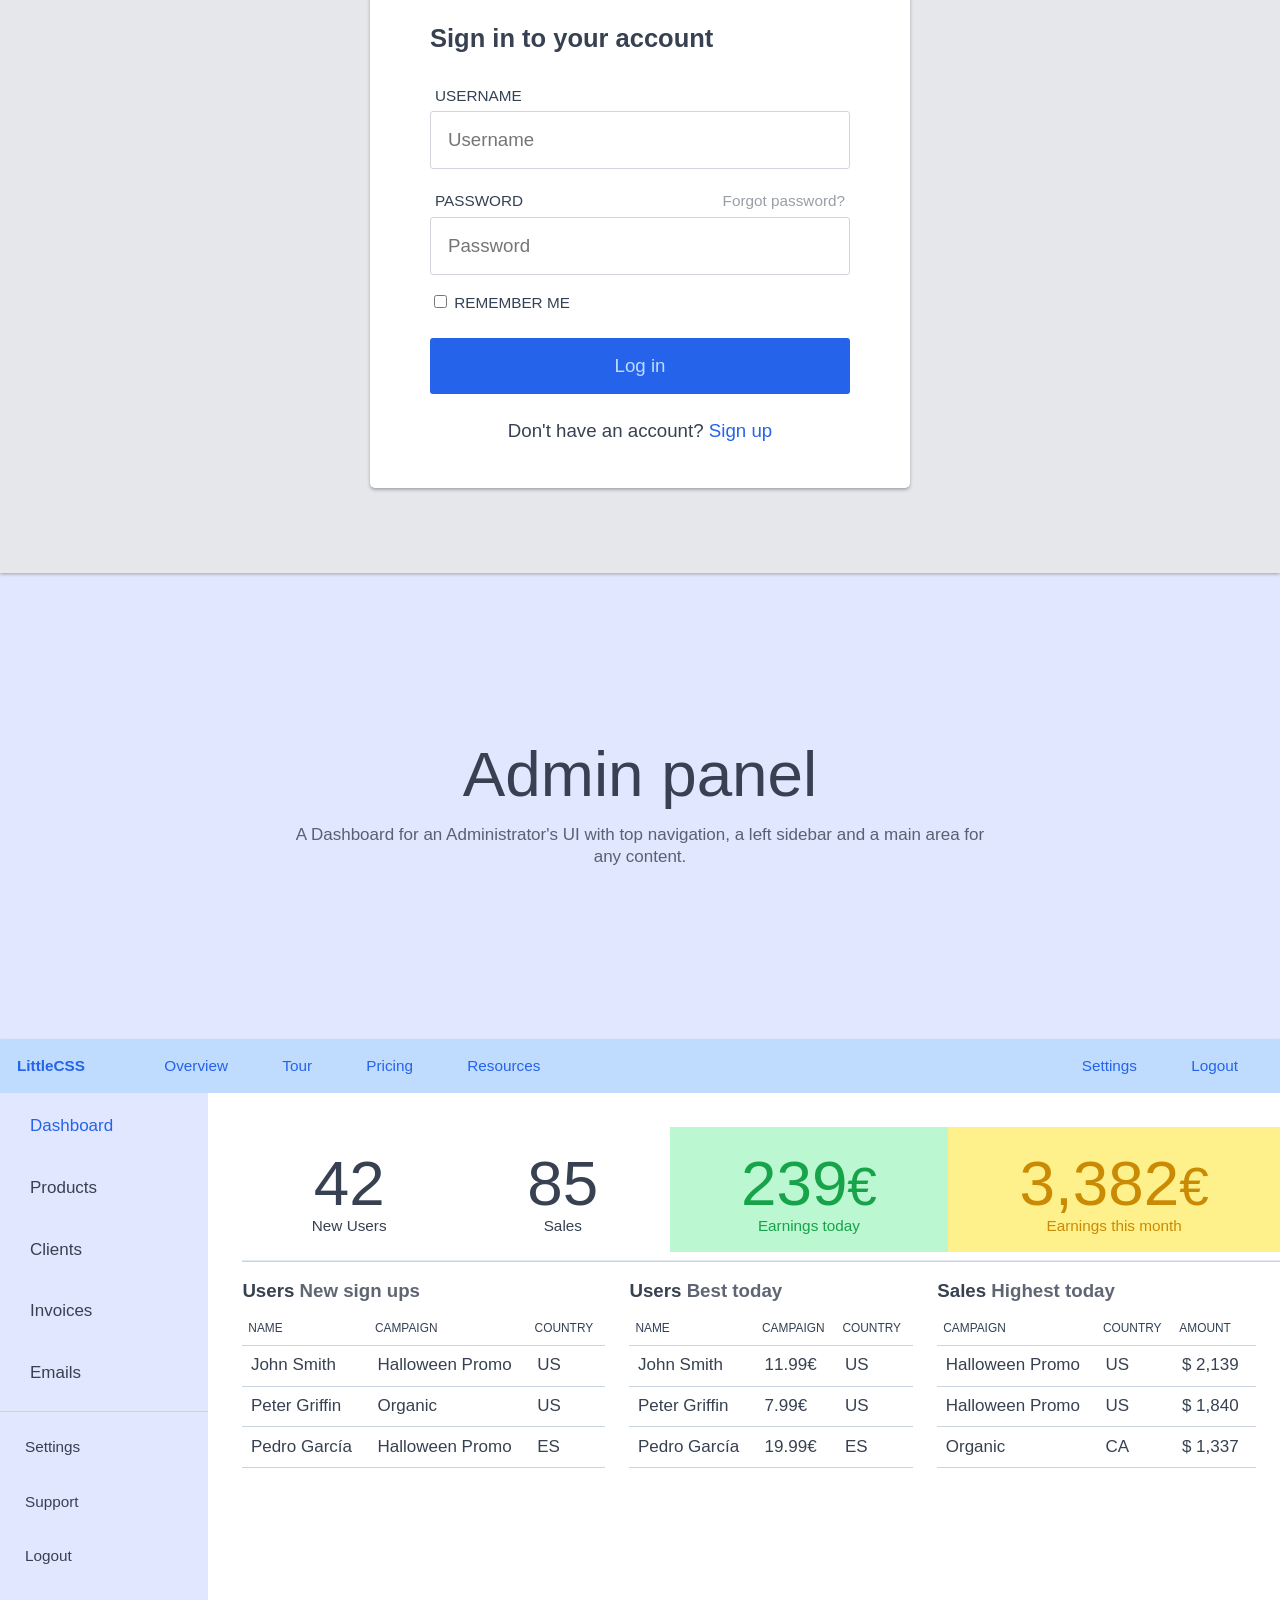
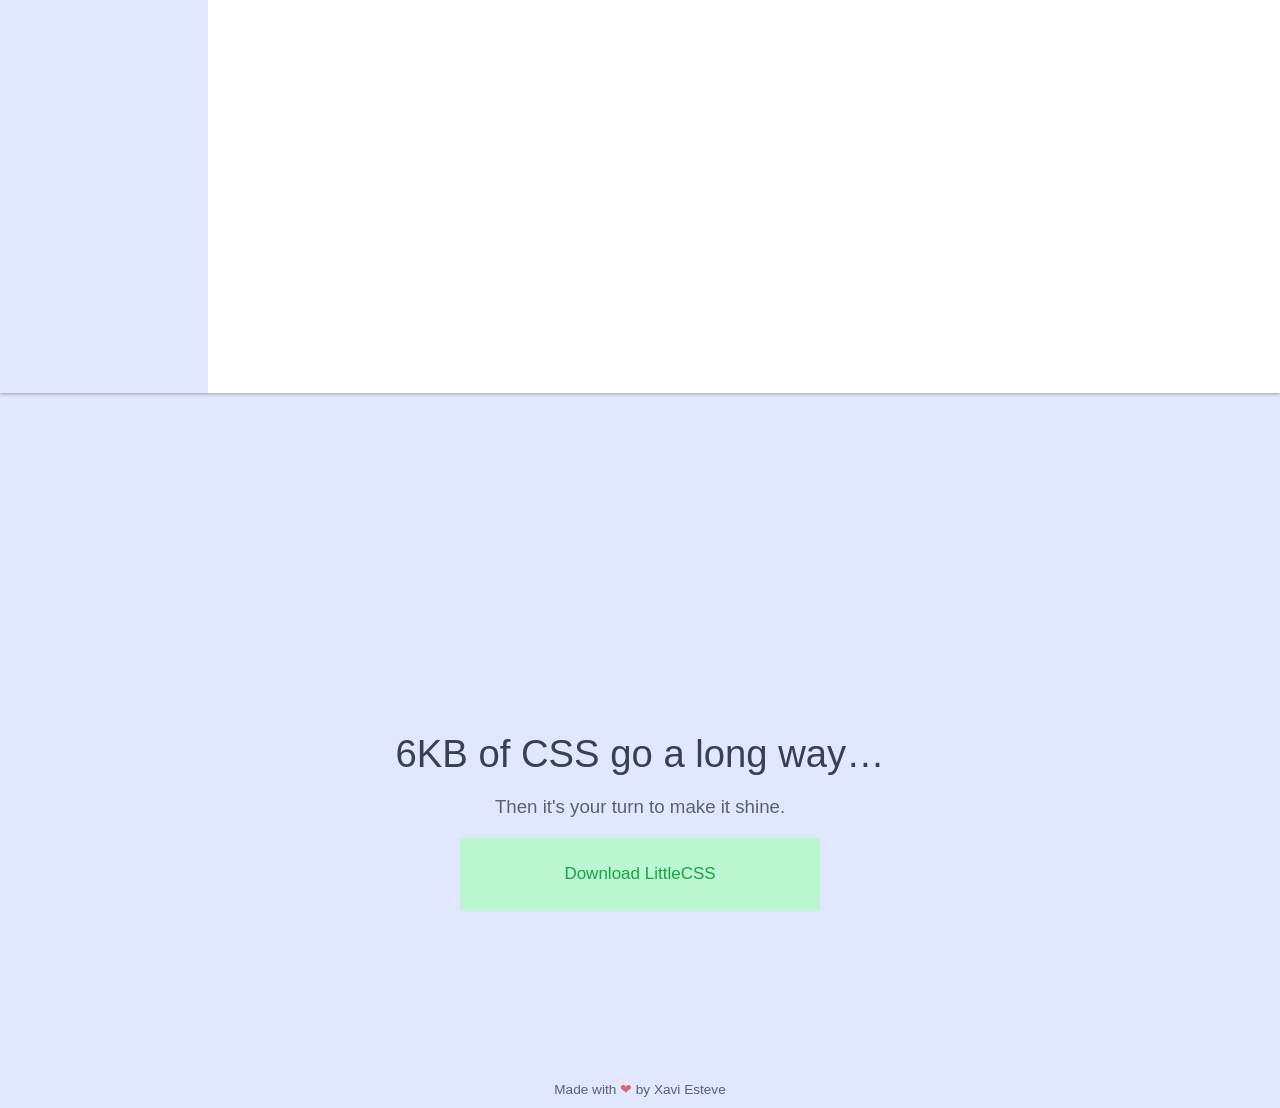
==== commit 9741fd3a: "." ====
--- a/index.html
+++ b/index.html
@@ -287,18 +287,21 @@
 
         <div class="row">
             <div class="col">
-                <div class="back-success-dark color-success-light p-4 mb-2">.back-success-dark.color-success-light <small>A dark success box</small></div>
-                <div class="back-info-dark color-info-light p-4 mb-2">.back-info-dark.color-info-light <small>A dark info box</small></div>
-                <div class="back-warning-dark color-warning-light p-4 mb-2">.back-warning-dark.color-warning-light <small>A dark warning box</small></div>
-                <div class="back-danger-dark color-danger-light p-4 mb-2">.back-danger-dark.color-danger-light <small>A dark danger box</small></div>
-                <div class="back-secondary-dark color-secondary-light p-4 mb-2">.back-secondary-dark.color-secondary-light <small>A dark secondary box</small></div>
-            </div>
-            <div class="col">
-                <div class="back-success-light color-success-dark p-4 mb-2">.back-success-light.color-success-dark <small>A light success box</small></div>
-                <div class="back-info-light color-info-dark p-4 mb-2">.back-info-light.color-info-dark <small>A light info box</small></div>
-                <div class="back-warning-light color-warning-dark p-4 mb-2">.back-warning-light.color-warning-dark <small>A light warning box</small></div>
-                <div class="back-danger-light color-danger-dark p-4 mb-2">.back-danger-light color-danger-dark <small>A light danger box</small></div>
-                <div class="back-secondary-light color-secondary-dark p-4 mb-2">.back-secondary-light color-secondary-dark <small>A light secondary box</small></div>
+                <div class="back-danger-dark color-danger-light p-3 mb-2">.back-danger-dark.color-danger-light <small>A dark danger box</small></div>
+                <div class="back-danger-light color-danger-dark p-3 mb-2">.back-danger-light color-danger-dark <small>A light danger box</small></div>
+
+                <div class="back-info-dark color-info-light p-3 mb-2">.back-info-dark.color-info-light <small>A dark info box</small></div>
+                <div class="back-info-light color-info-dark p-3 mb-2">.back-info-light.color-info-dark <small>A light info box</small></div>
+            </div>
+            <div class="col">
+                <div class="back-success-dark color-success-light p-3 mb-2">.back-success-dark.color-success-light <small>A dark success box</small></div>
+                <div class="back-success-light color-success-dark p-3 mb-2">.back-success-light.color-success-dark <small>A light success box</small></div>
+
+                <div class="back-warning-dark color-warning-light p-3 mb-2">.back-warning-dark.color-warning-light <small>A dark warning box</small></div>
+                <div class="back-warning-light color-warning-dark p-3 mb-2">.back-warning-light.color-warning-dark <small>A light warning box</small></div>
+                
+                <div class="back-secondary-dark color-secondary-light p-3 mb-2">.back-secondary-dark.color-secondary-light <small>A dark secondary box</small></div>
+                <div class="back-secondary-light color-secondary-dark p-3 mb-2">.back-secondary-light color-secondary-dark <small>A light secondary box</small></div>
             </div>
         </div>
 
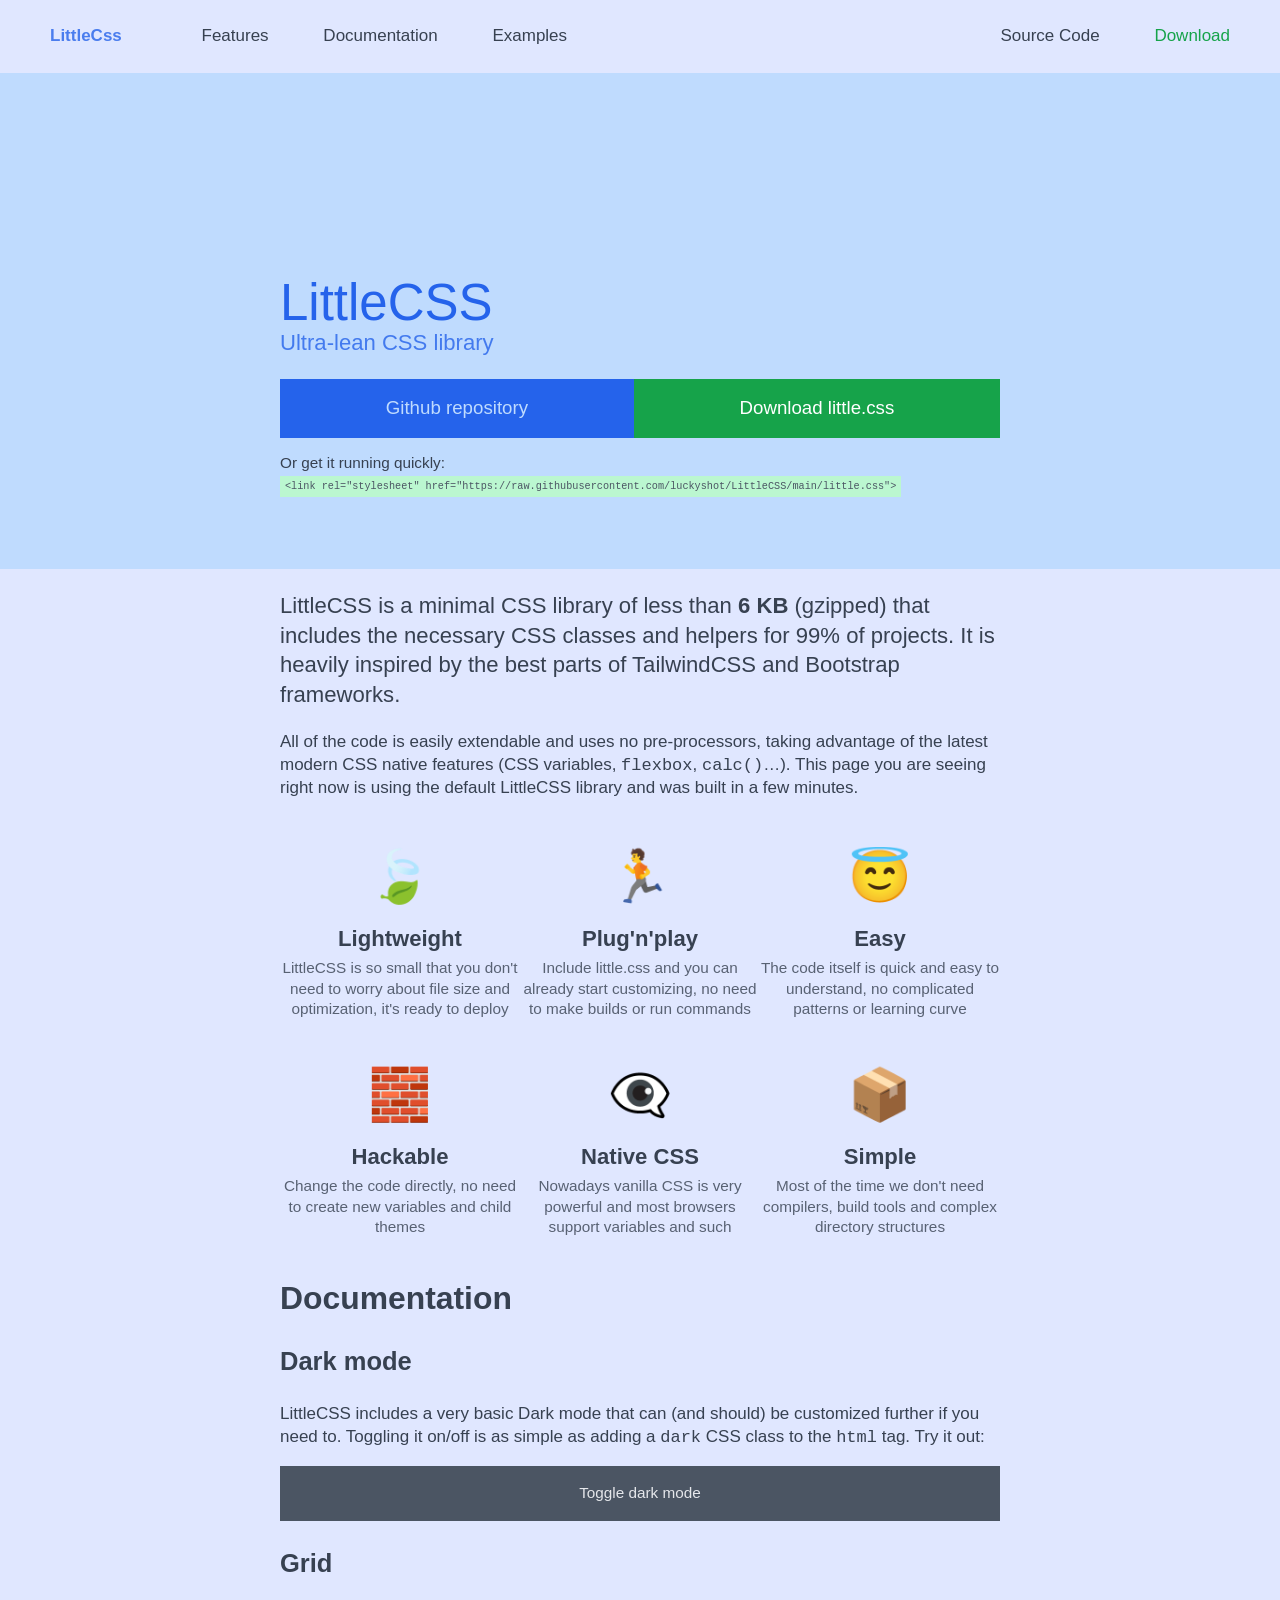
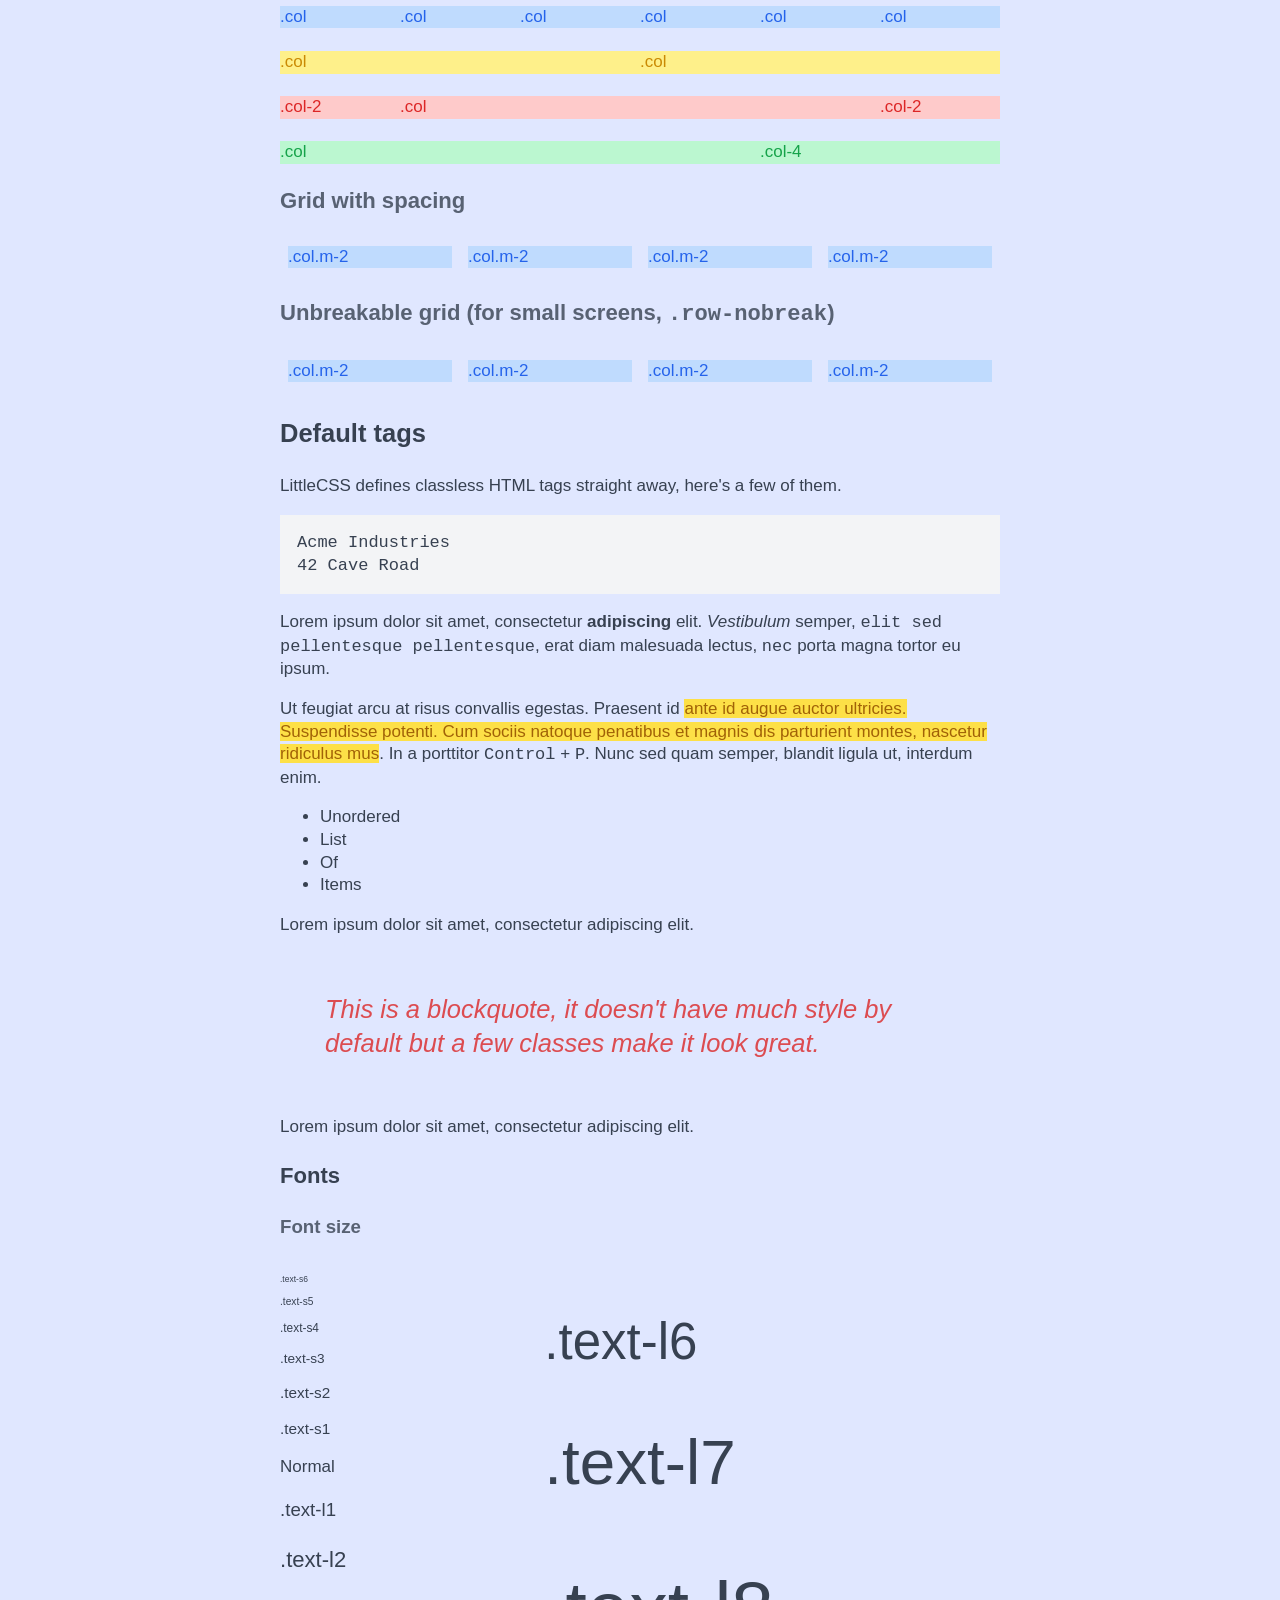
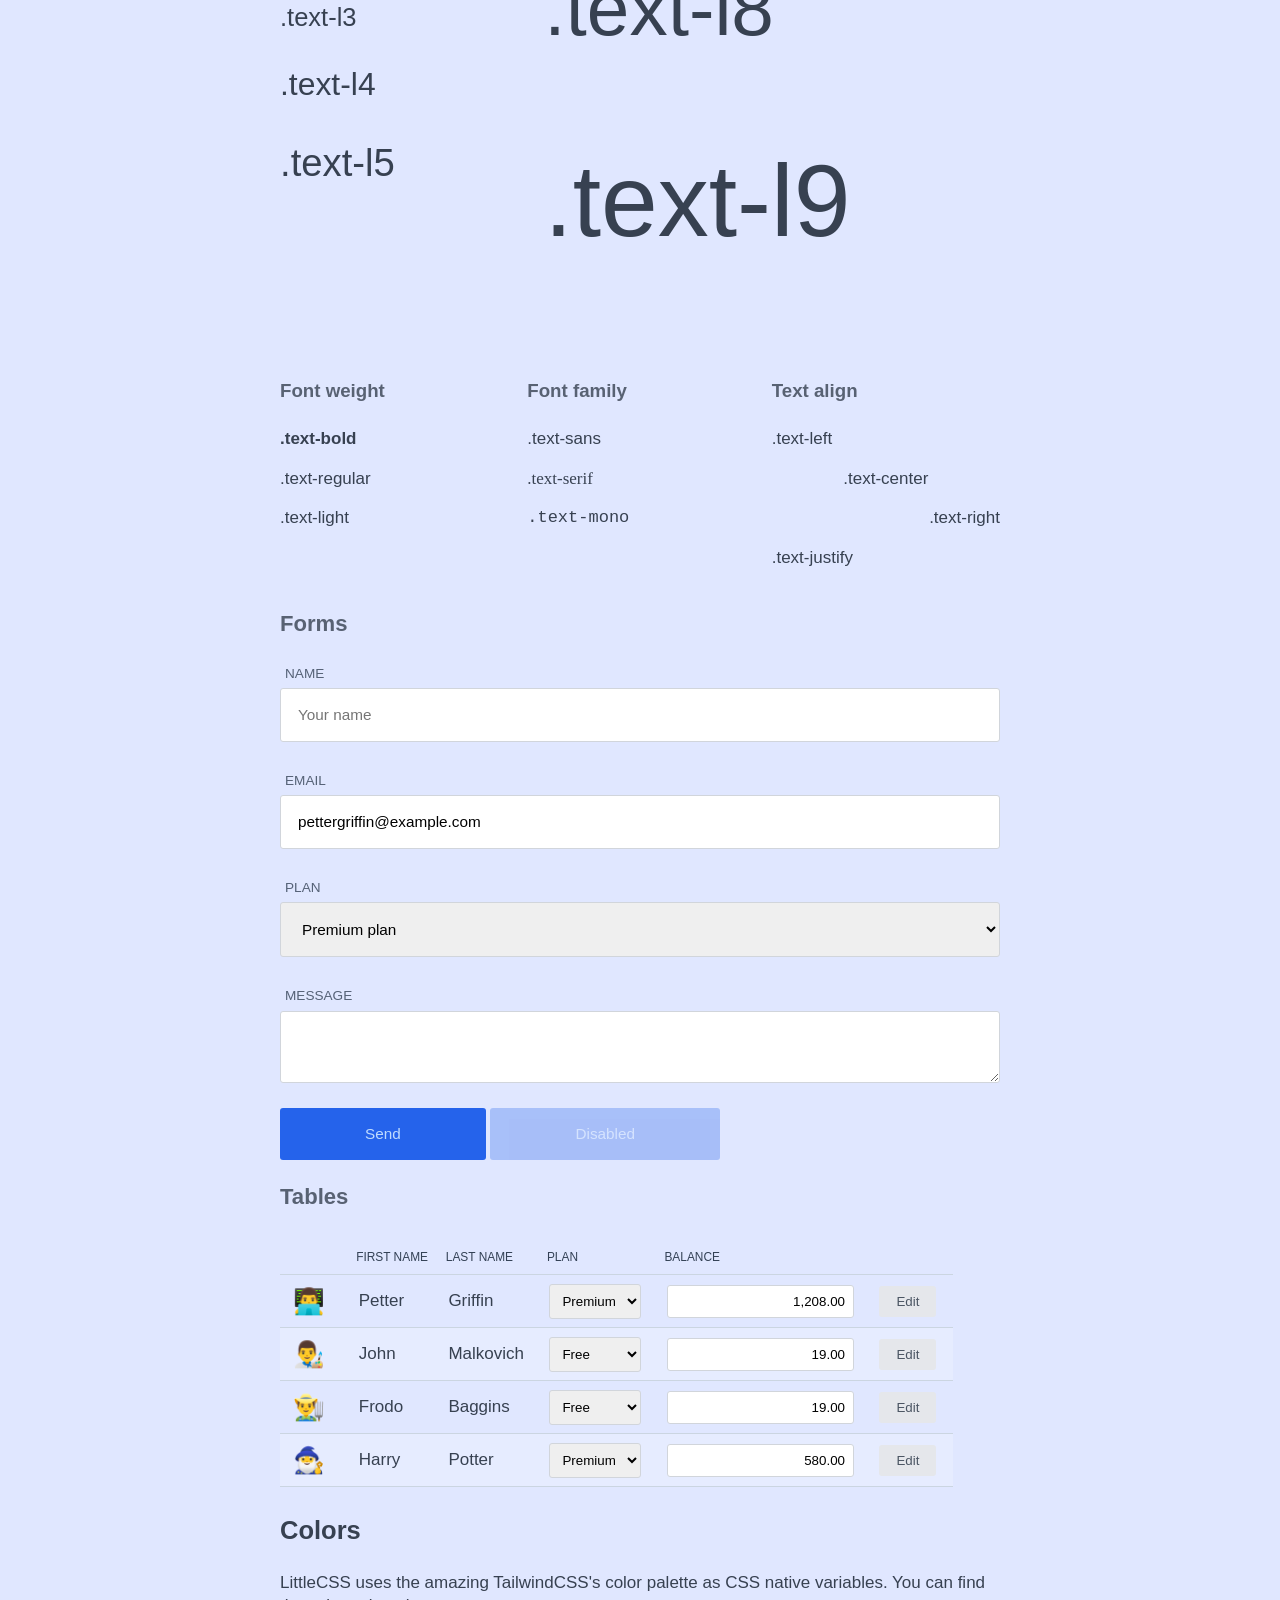
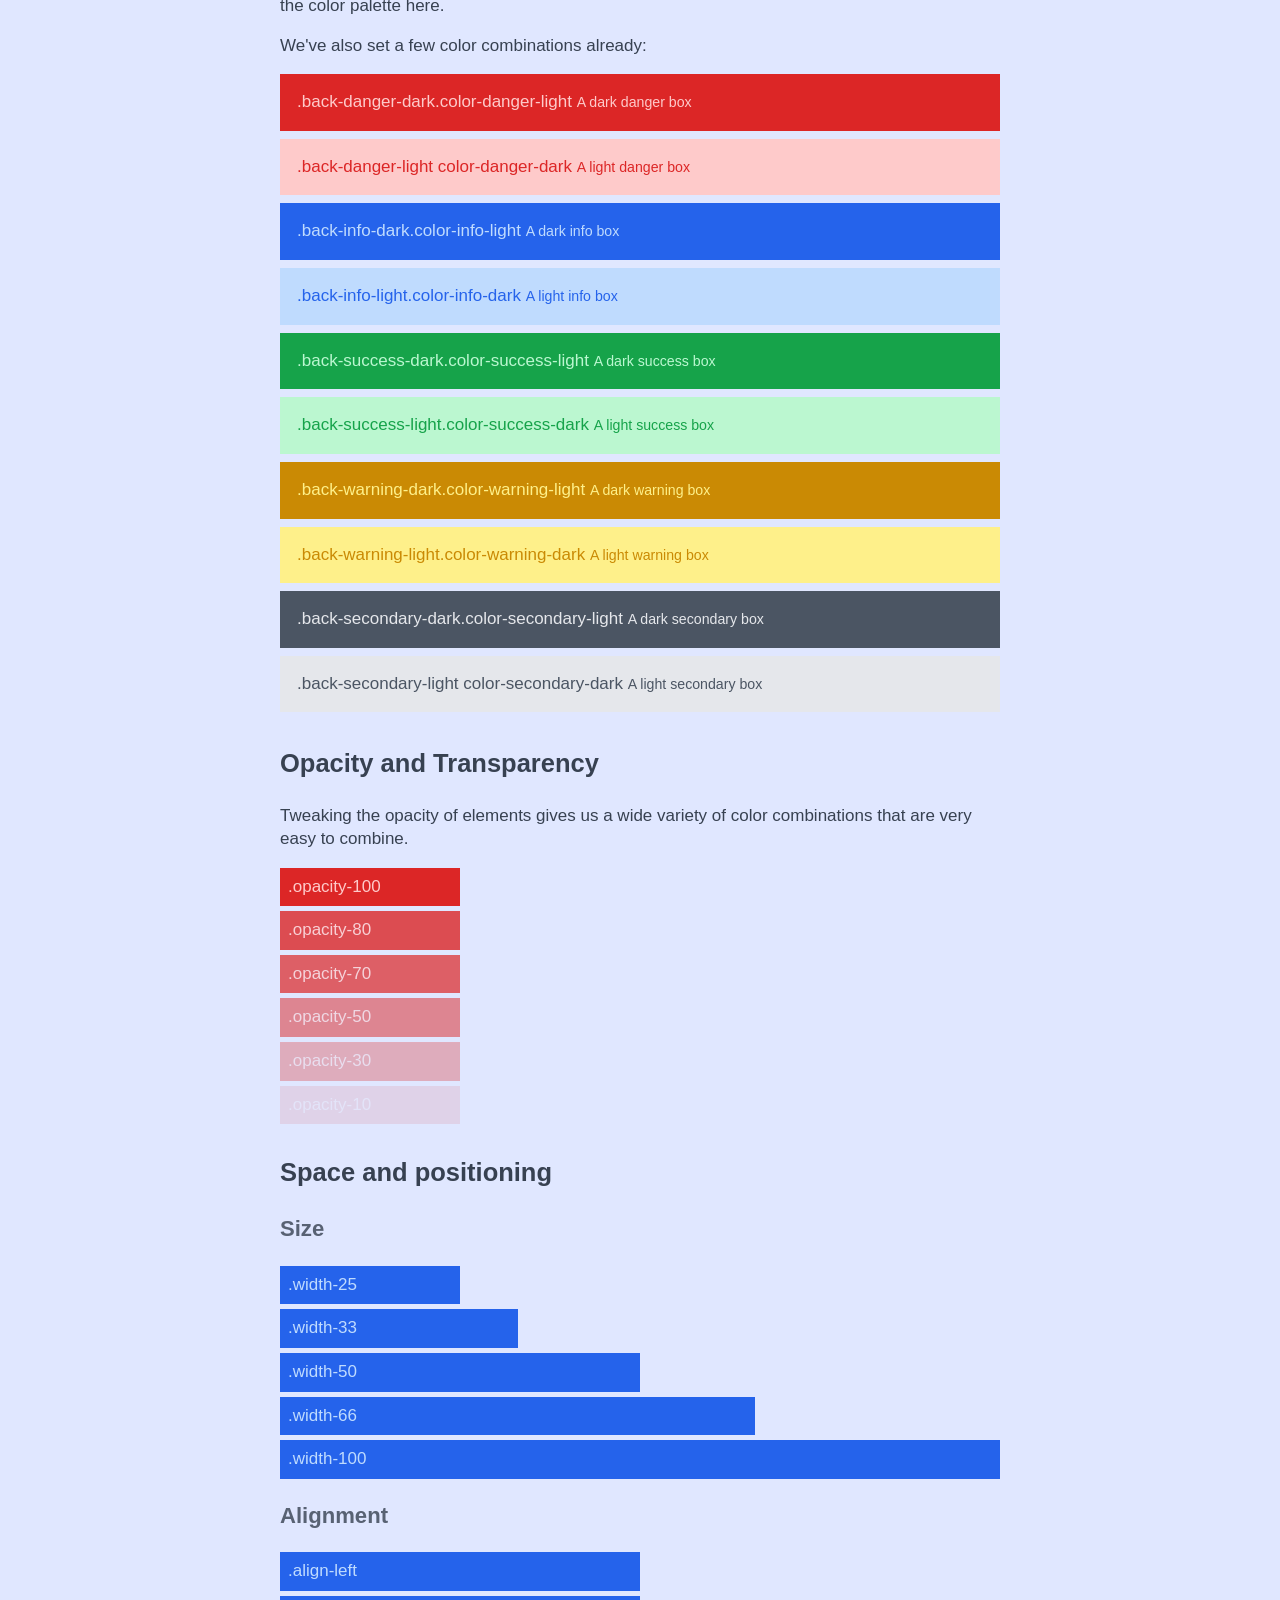
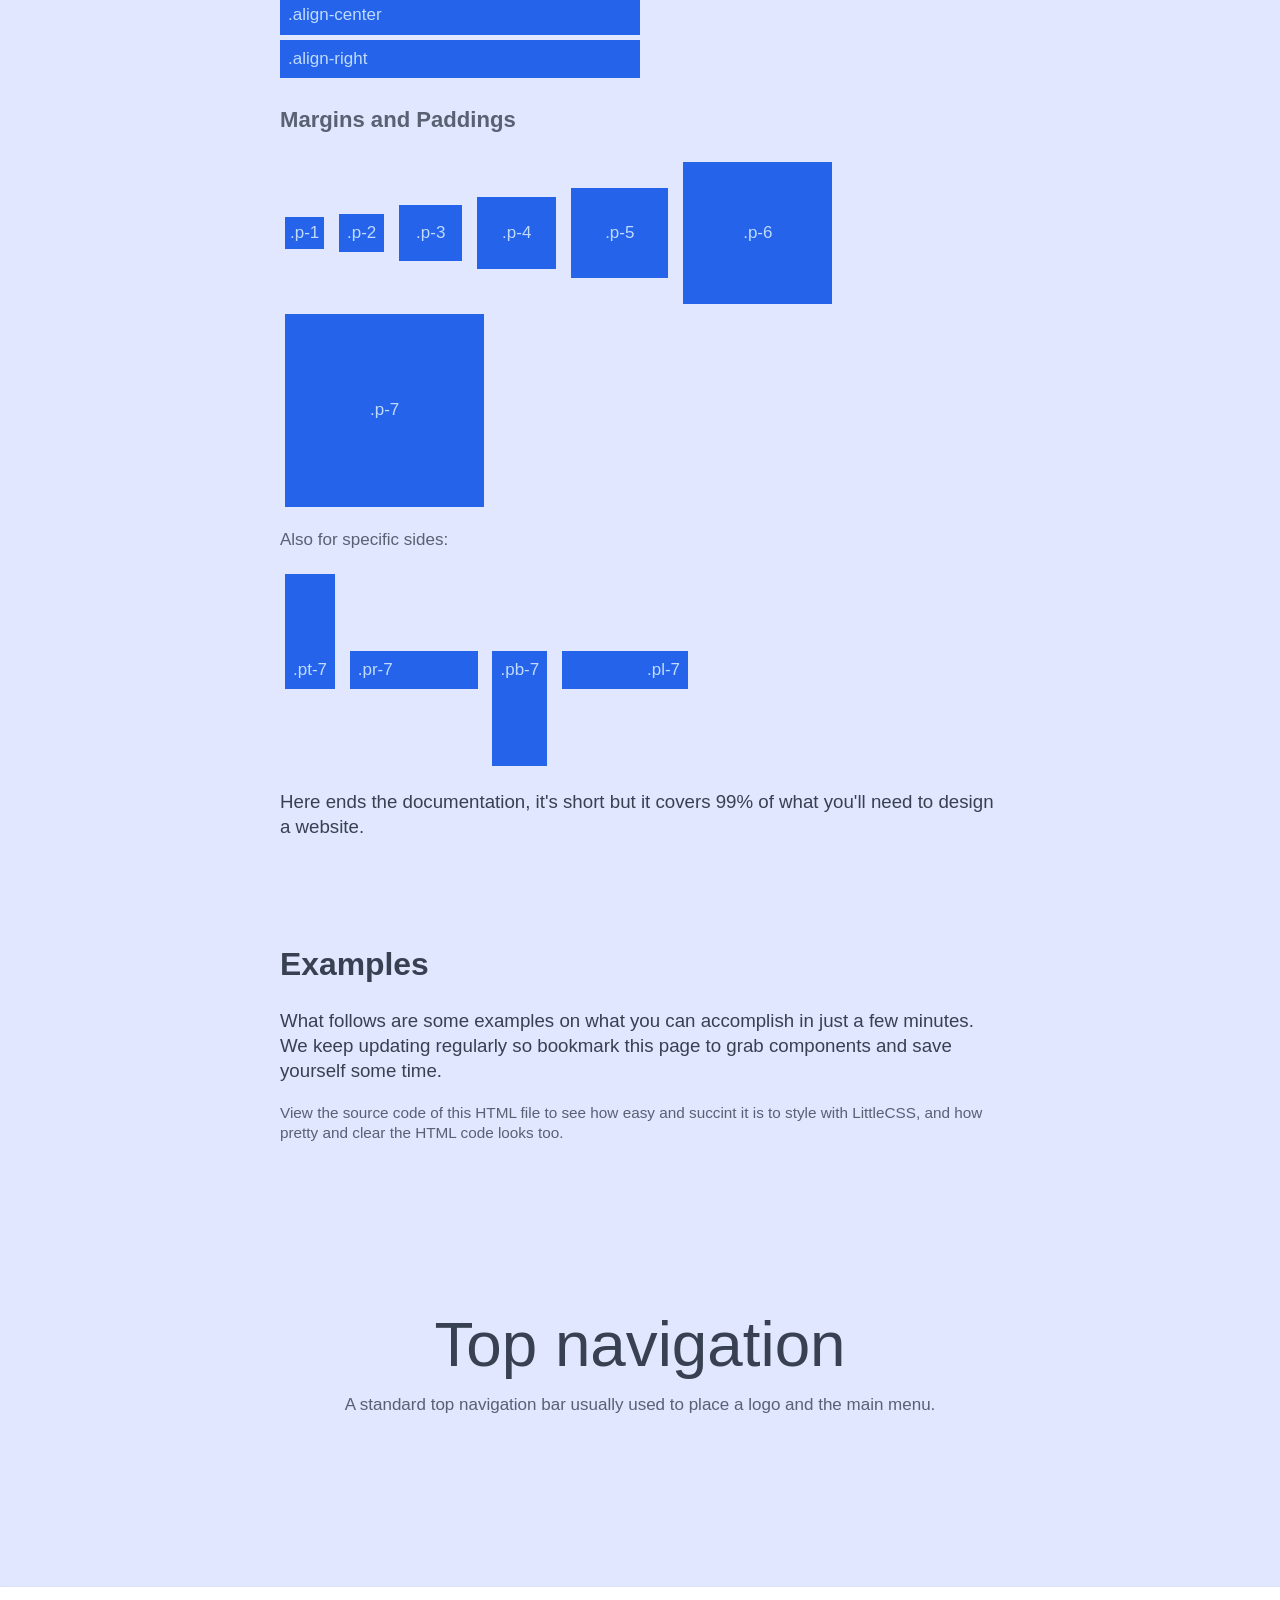
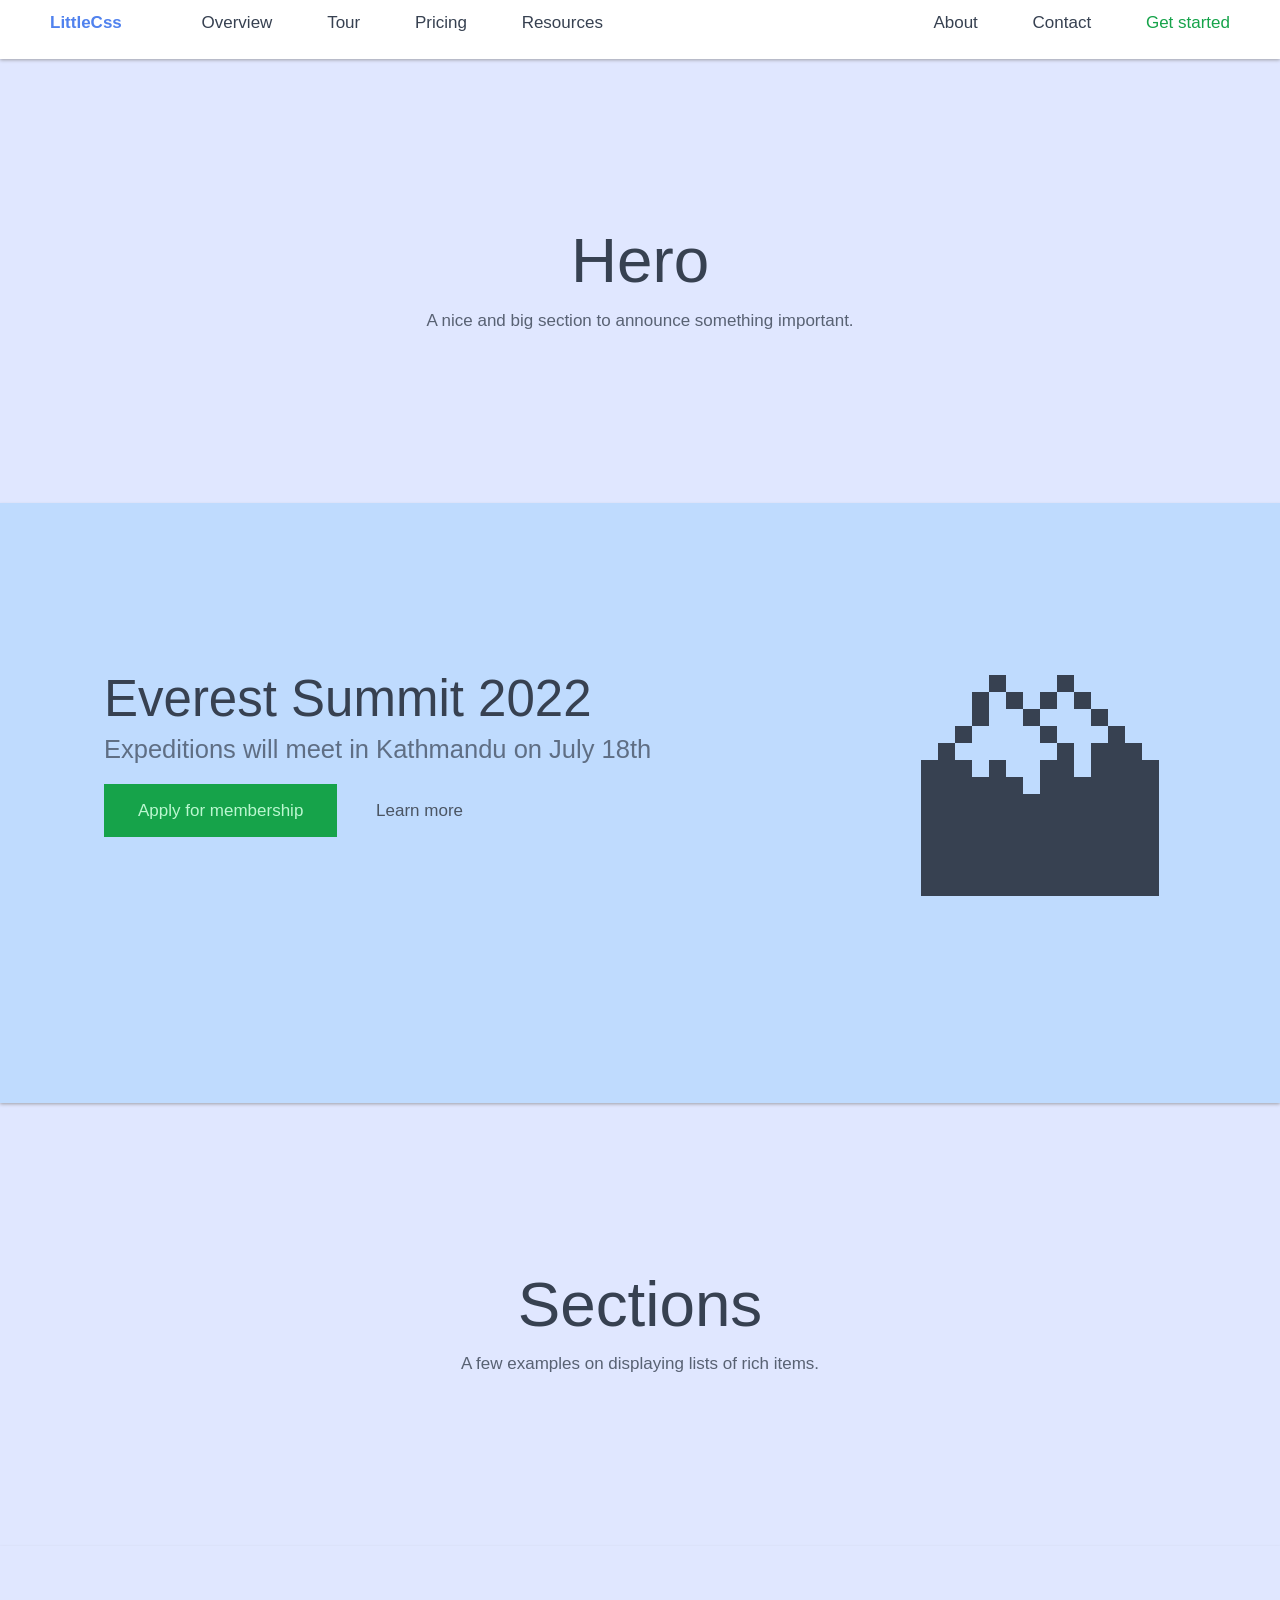
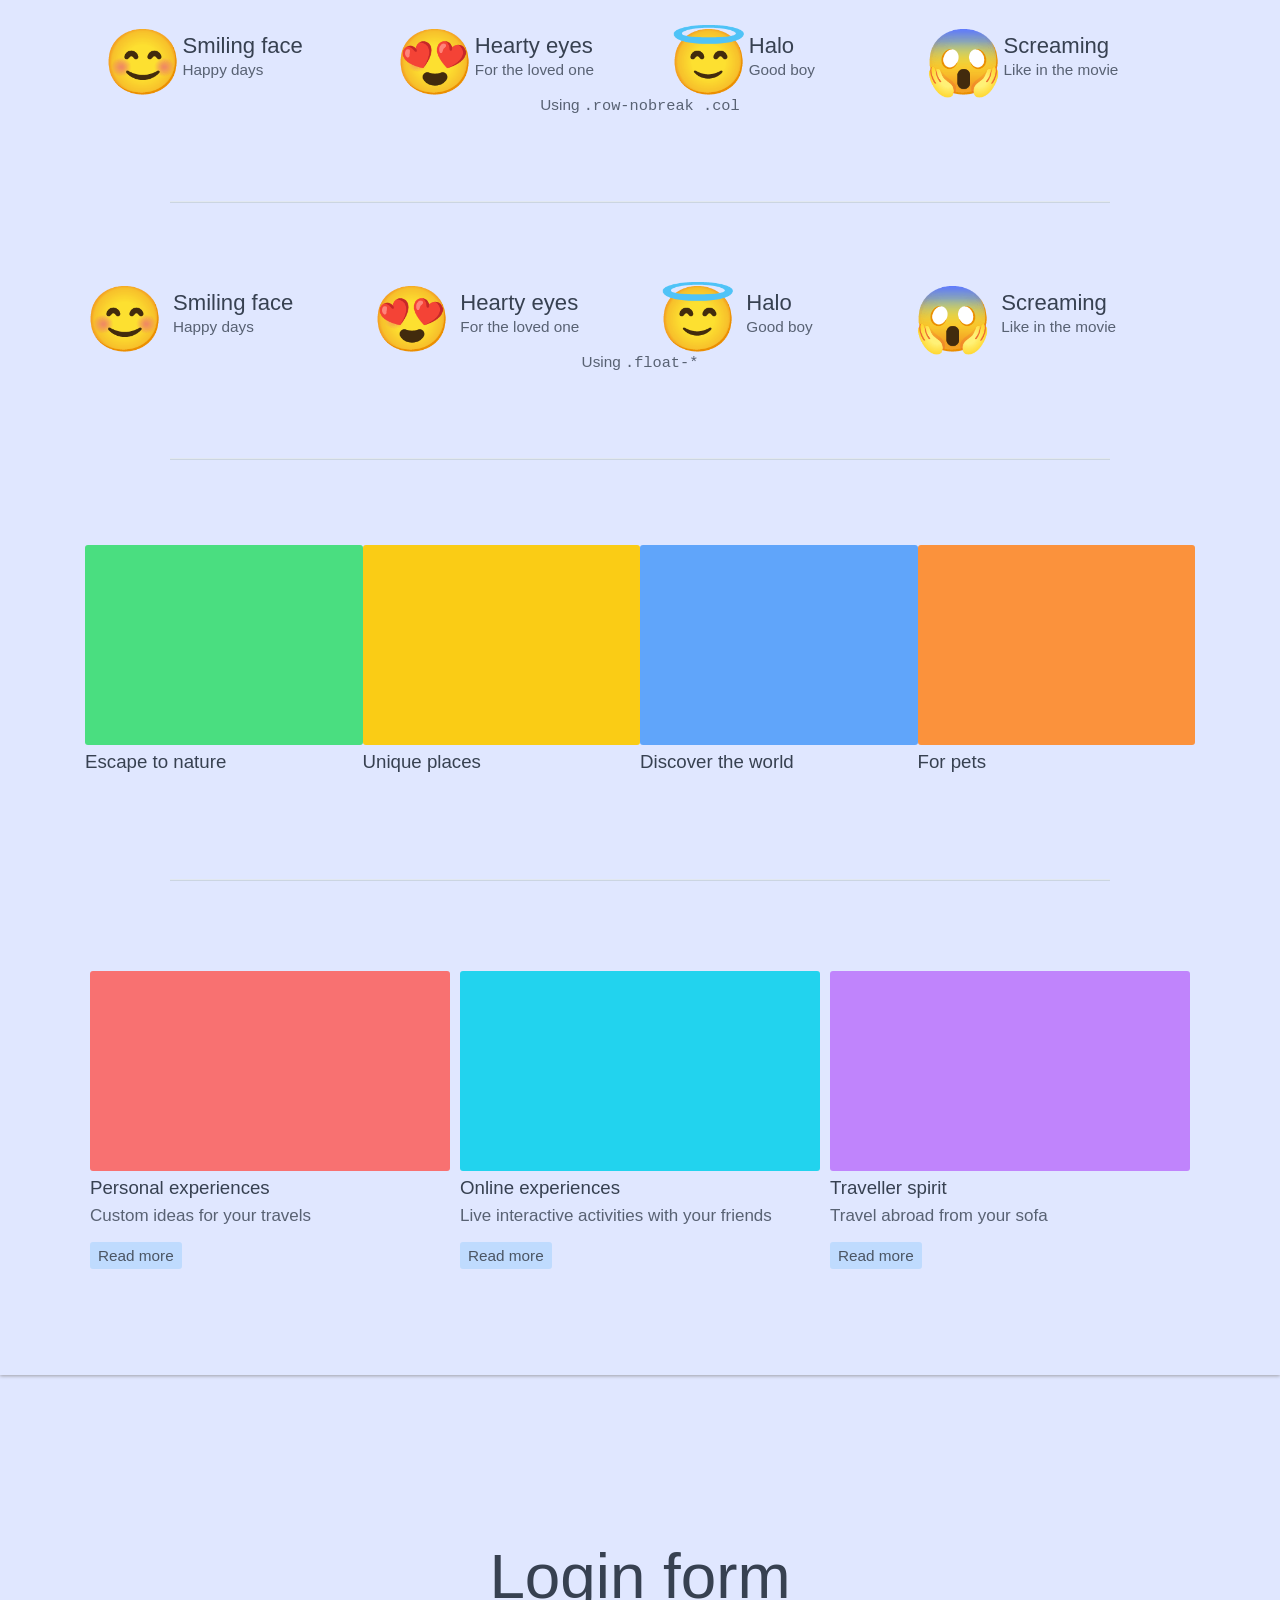
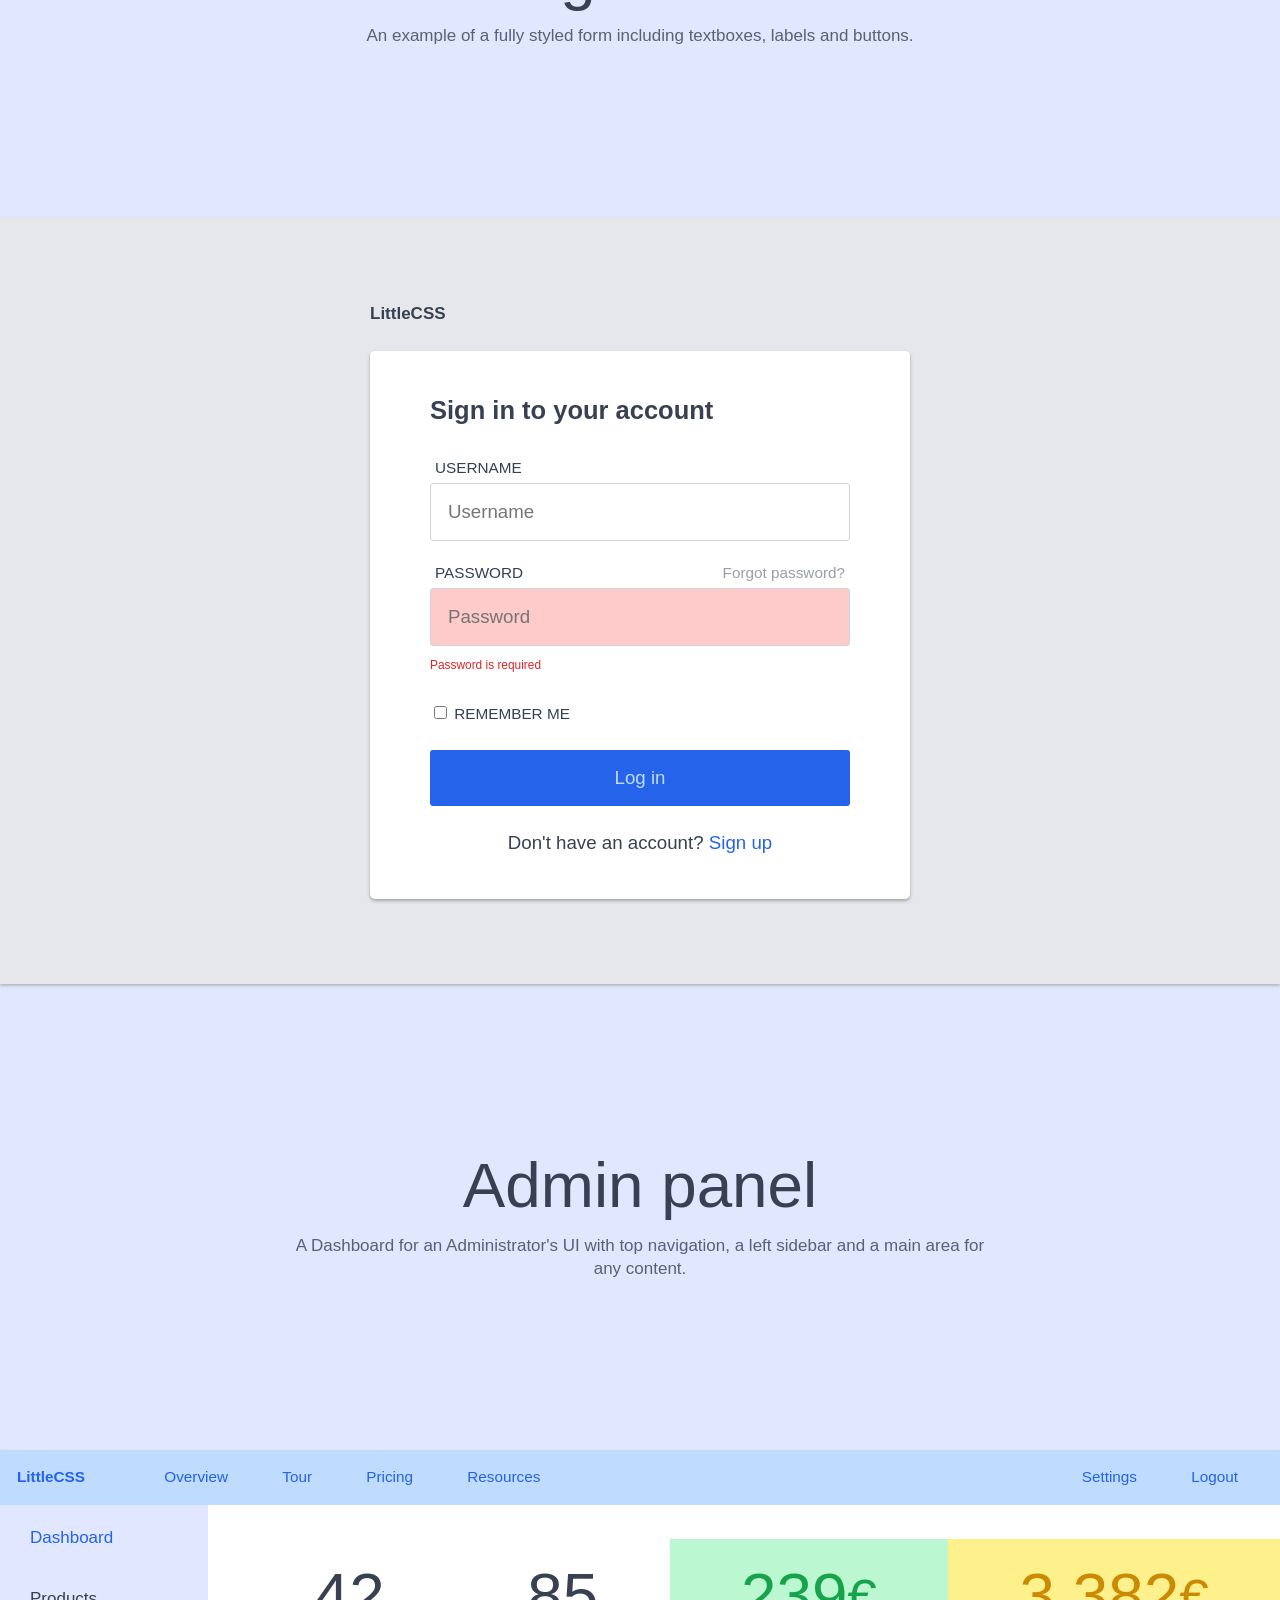
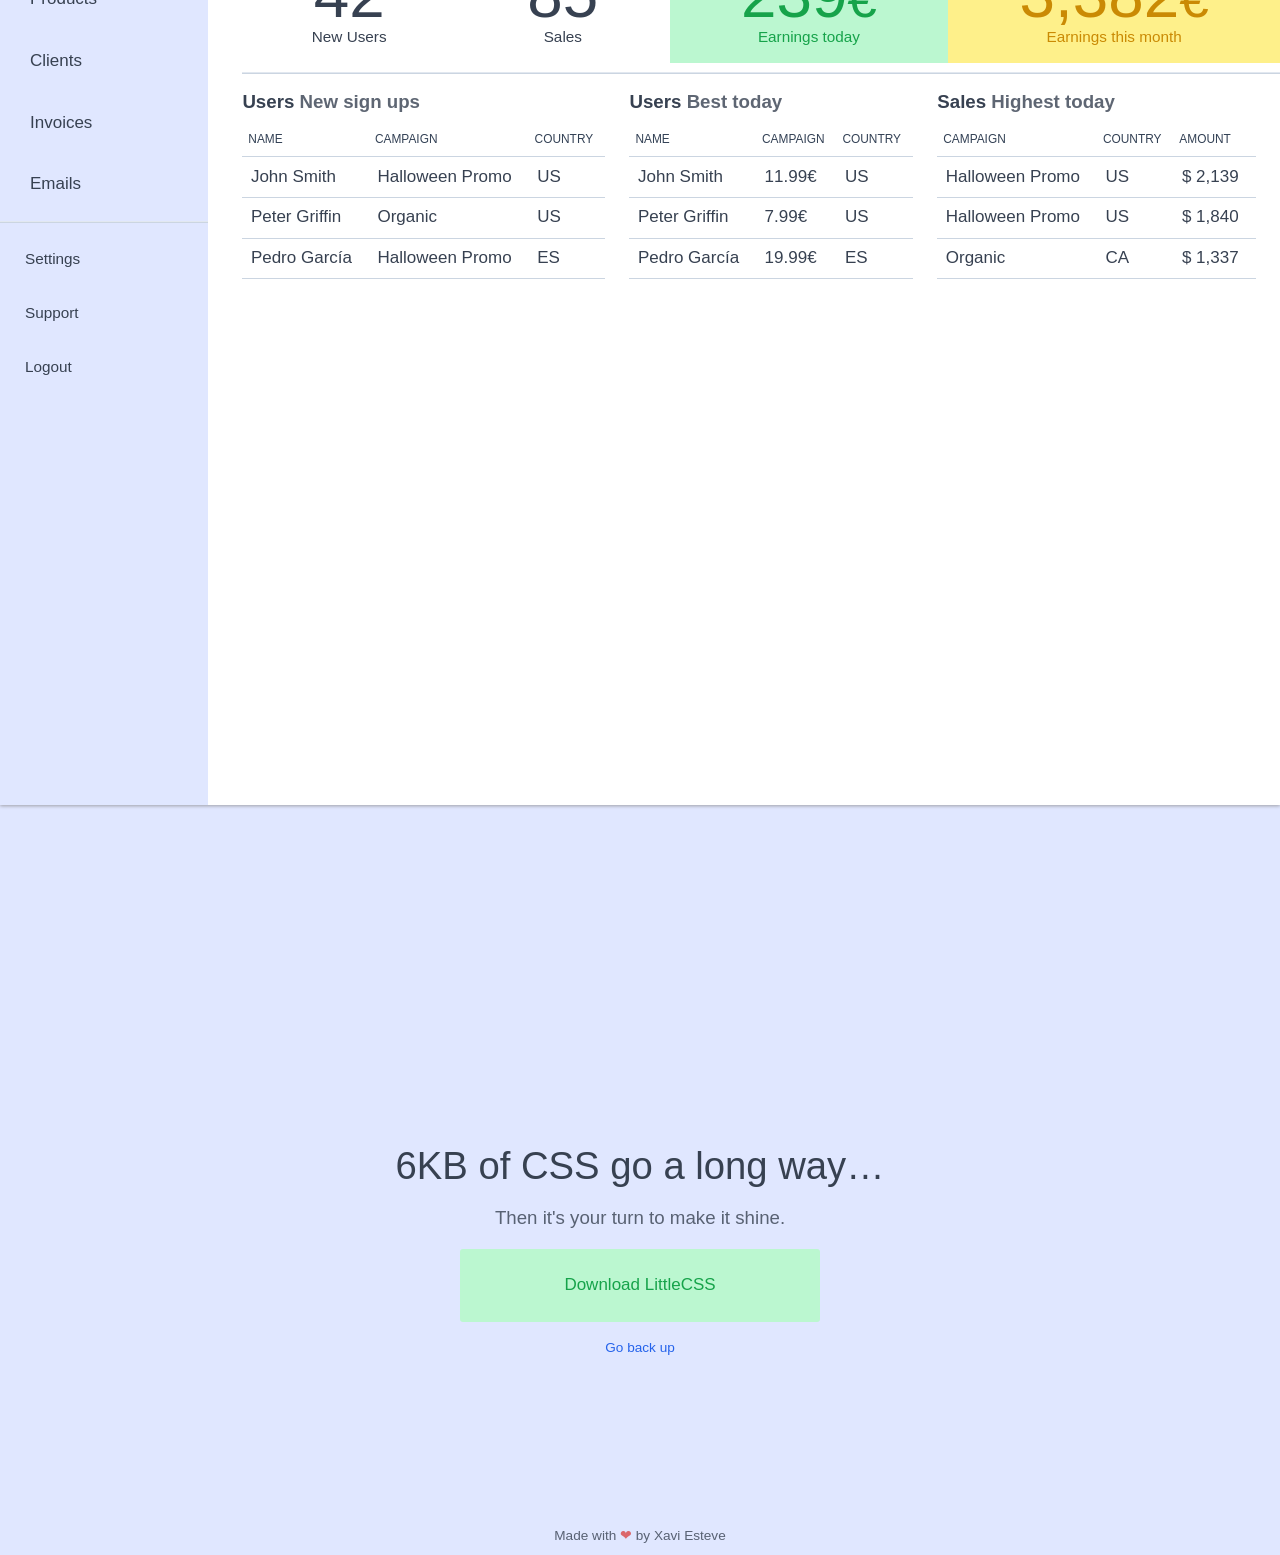
==== commit ea86485f: "Improved docs" ====
--- a/index.html
+++ b/index.html
@@ -9,6 +9,20 @@
 </head>
 <body>
 
+    <div class="row p-4">
+        <div class="col">
+            <a href="#" class="p-4 text-bold opacity-80 mr-4 color-primary">LittleCss</a>
+            <a href="#features" class="p-4">Features</a>
+            <a href="#documentation" class="p-4">Documentation</a>
+            <a href="#examples" class="p-4">Examples</a>
+        </div>
+        <div class="col text-right">
+            <a href="https://github.com/luckyshot/LittleCSS" class="p-4">Source Code</a>
+            <a href="https://raw.githubusercontent.com/luckyshot/LittleCSS/main/little.css" class="p-4 color-success-dark">Download</a>
+        </div>
+    </div>
+
+
     <div class="back-info-light color-info-dark p-6 pt-8">
         <div class="container-lg align-center">
             <h1 class="text-l6 mb-0 text-light">LittleCSS</h1>
@@ -25,7 +39,7 @@
         </div>
     </div>
 
-    <div class="container-lg align-center">
+    <div id="features" class="container-lg align-center">
 
         <p class="text-l2">LittleCSS is a minimal CSS library of less than <b>6 KB</b> (gzipped) that includes the necessary CSS classes and helpers for 99% of projects. It is heavily inspired by the best parts of TailwindCSS and Bootstrap frameworks.</p>
 
@@ -67,7 +81,9 @@
         </div>
 
 
-        <h2 class="text-l3">Dark mode</h2>
+        <h2 id="documentation" class="text-l4">Documentation</h2>
+
+        <h3 class="text-l3">Dark mode</h3>
 
         <p>LittleCSS includes a very basic Dark mode that can (and should) be customized further if you need to. Toggling it on/off is as simple as adding a <code>dark</code> CSS class to the <code>html</code> tag. Try it out:</p>
 
@@ -75,7 +91,7 @@
 
 
 
-        <h2 class="text-l3">Grid</h2>
+        <h3 class="text-l3">Grid</h3>
 
         <div class="row">
             <div class="col back-info-light color-info-dark">.col</div>
@@ -129,7 +145,7 @@
 
 
 
-        <h2 class="text-l3">Default tags</h2>
+        <h3 class="text-l3">Default tags</h3>
 
         <p>LittleCSS defines classless HTML tags straight away, here's a few of them.</p>
 
@@ -279,7 +295,7 @@
 
 
 
-        <h2 class="text-l3">Colors</h2>
+        <h3 class="text-l3">Colors</h3>
 
         <p>LittleCSS uses the amazing TailwindCSS's color palette as CSS native variables. You can find the <a href="https://gist.github.com/luckyshot/9605314b6f32304ea3d44381ad6788af">color palette here</a>.</p>
 
@@ -306,7 +322,7 @@
         </div>
 
 
-        <h2 class="text-l3">Opacity and Transparency</h2>
+        <h3 class="text-l3">Opacity and Transparency</h3>
 
         <p>Tweaking the opacity of elements gives us a wide variety of color combinations that are very easy to combine.</p>
 
@@ -320,7 +336,7 @@
 
 
 
-        <h2 class="text-l3">Space and positioning</h2>
+        <h3 class="text-l3">Space and positioning</h3>
 
         <h3 class="text-l2 opacity-80">Size</h3>
 
@@ -356,14 +372,17 @@
         <!-- <div class="back-info-dark color-info-light p-8 m-1 display-inline-block">.p-8</div>
         <div class="back-info-dark color-info-light p-9 m-1 display-inline-block">.p-9</div> -->
 
-    </div>
-
-    <div class="container-lg align-center">
-
-
-        <h2 class="text-l3">Examples</h2>
-        <p class="text-l1">We're done with the documentation, it's short but it covers 99% of what you'll need to design a website. What follows are some examples on what you can accomplish in just a few minutes.</p>
-        <p class="opacity-80 text-s1">Check out the source code to see how easy and succint it is to style with LittleCSS.</p>
+        <p class="text-l1">Here ends the documentation, it's short but it covers 99% of what you'll need to design a website.</p>
+
+    </div>
+
+    <div id="examples" class="container-lg align-center pt-6">
+
+
+        <h2 class="text-l4">Examples</h2>
+        <p class="text-l1">What follows are some examples on what you can accomplish in just a few minutes. We keep updating regularly so bookmark this page to grab components and save yourself some time.</p>
+
+        <p class="opacity-80 text-s1">View the source code of this HTML file to see how easy and succint it is to style with LittleCSS, and how pretty and clear the HTML code looks too.</p>
 
         <h3 class="text-l7 text-center text-light mt-8 mb-0">Top navigation</h3>
         <p class="opacity-80 text-center mb-8">A standard top navigation bar usually used to place a logo and the main menu.</p>
@@ -587,7 +606,8 @@
                     <div class="text-right p-1 mt-3 text-s2"><a href="#" class="color-reset opacity-50">Forgot password?</a></div>
                 </div>
             </div>
-            <input class="width-100 p-3 text-l1 border-radius" type="password" placeholder="Password">
+            <input class="width-100 p-3 text-l1 border-radius back-danger-light" type="password" placeholder="Password">
+            <p class="text-s4 color-danger-dark">Password is required</p>
 
             <label class="text-s2"><input type="checkbox"> Remember me</label>
 
@@ -758,6 +778,7 @@
         <h5 class="text-center text-light text-l5 mb-0">6KB of CSS go a long way&hellip;</h5>
         <p class="text-center text-light text-l1 opacity-80">Then it's your turn to make it shine.</p>
         <p class="text-center"><a href="#" class="color-success-dark back-success-light border-radius p-4 width-50">Download LittleCSS</a></p>
+        <p class="text-center text-s3"><a href="#" class="color-primary">Go back up</a></p>
     </div>
 
 
--- a/little.css
+++ b/little.css
@@ -774,6 +774,8 @@
 .text-mono {font-family: var(--fontFamilyMono);}
 
 .text-italic {font-style: italic;}
+.text-lower {text-transform: lowercase}
+.text-upper {text-transform: uppercase}
 
 /*
    db    88     88  dP""b8 88b 88
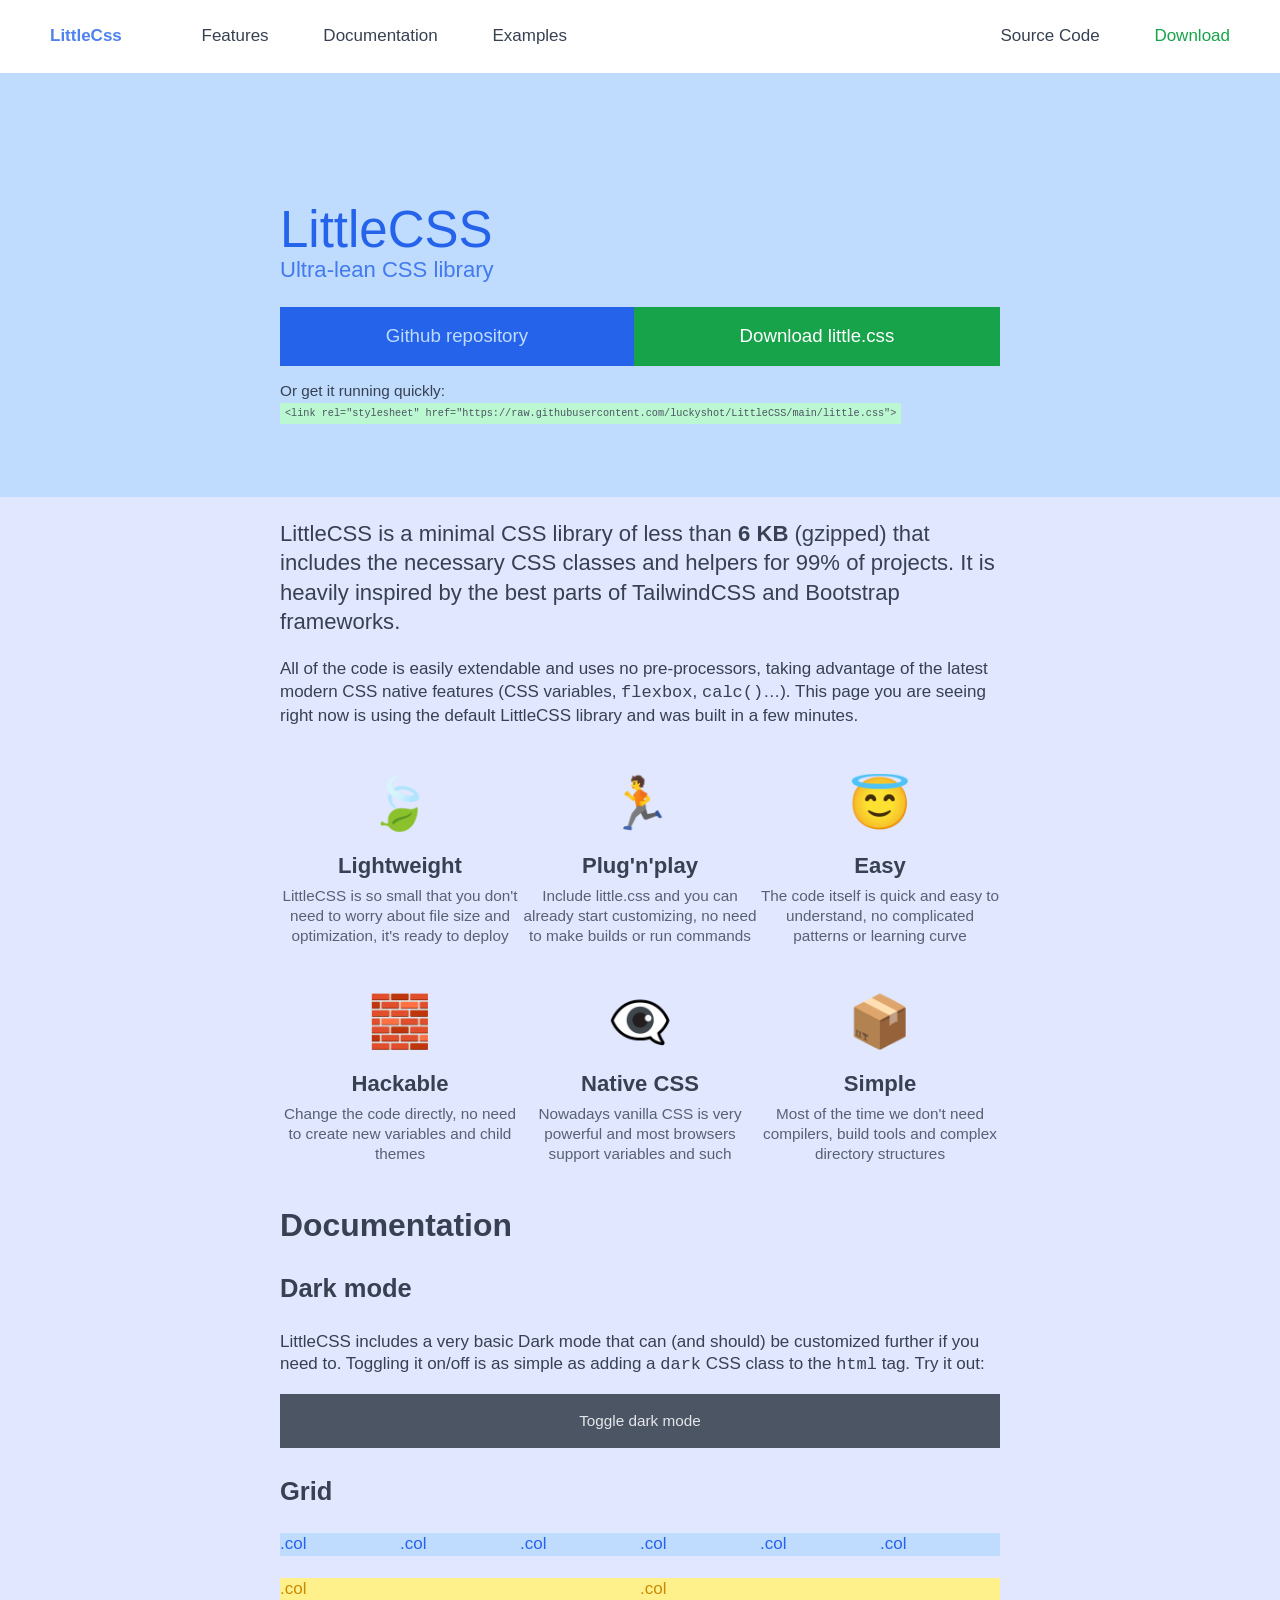
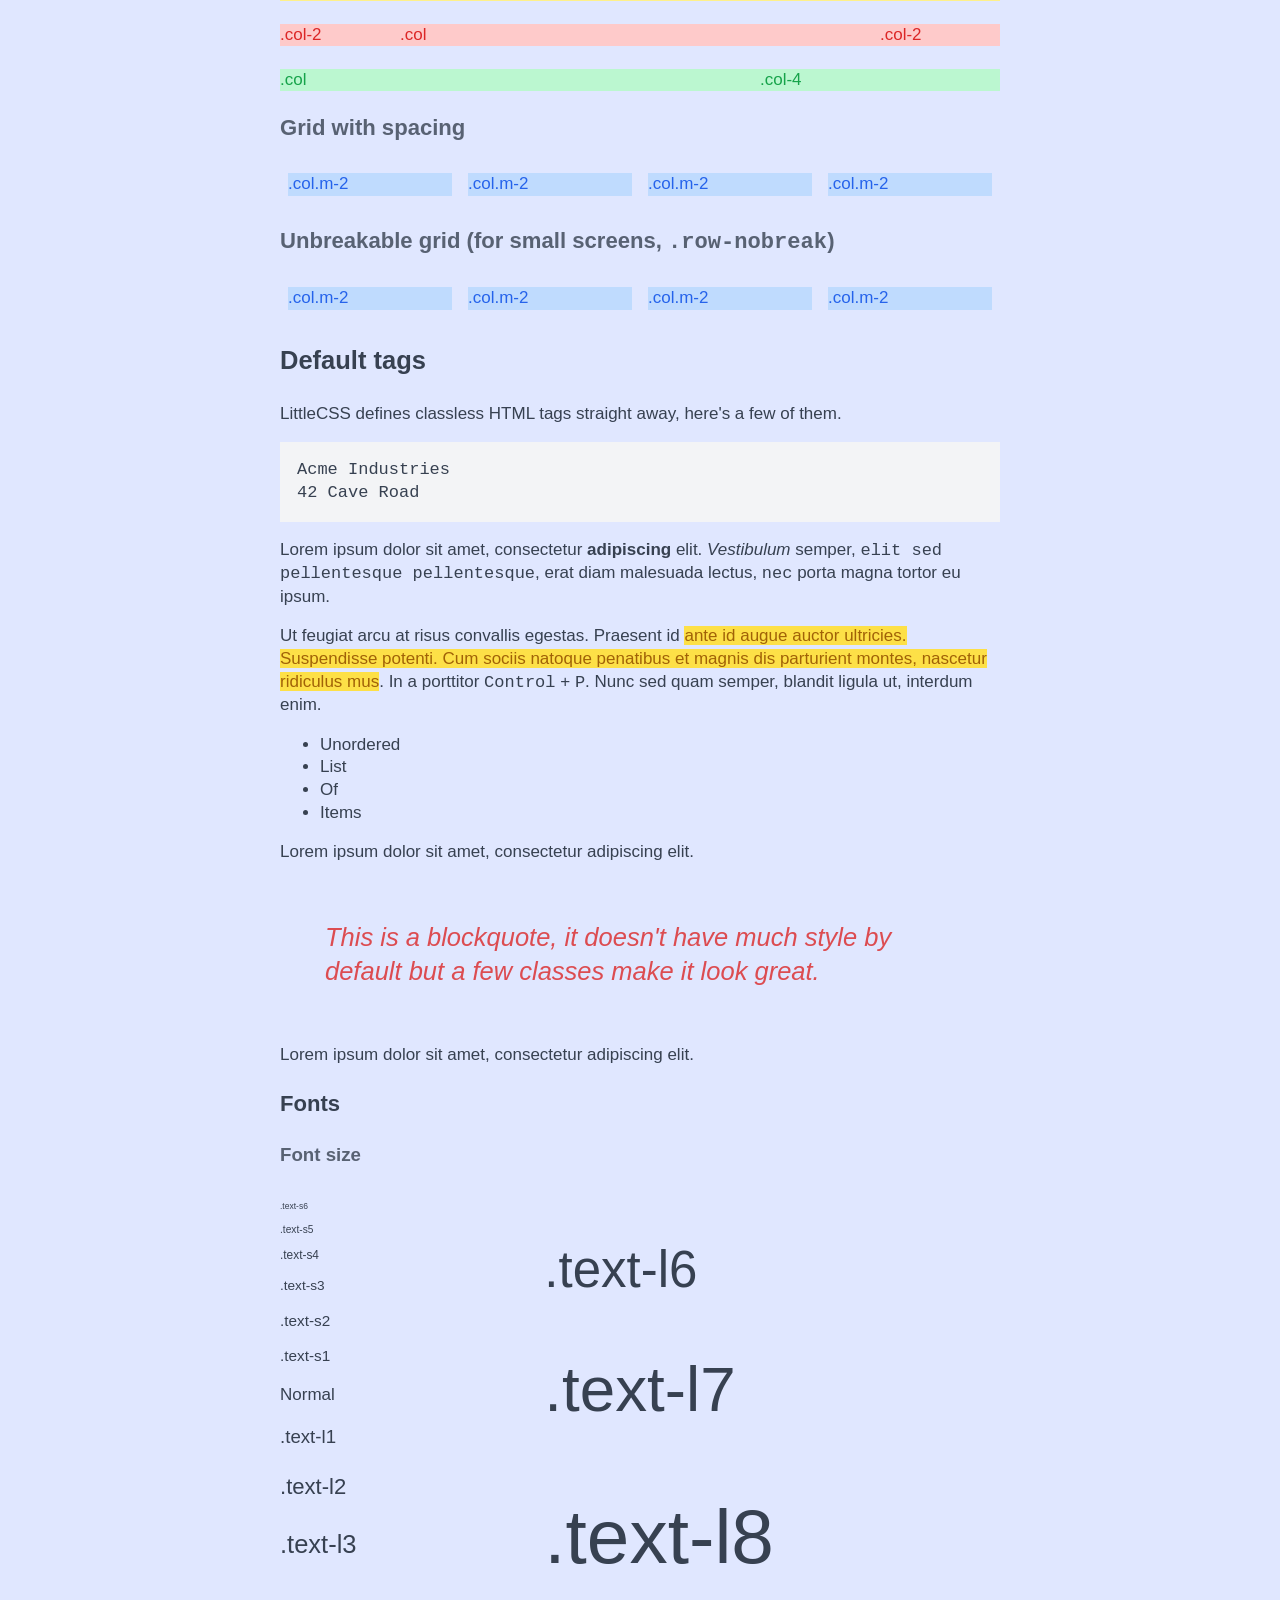
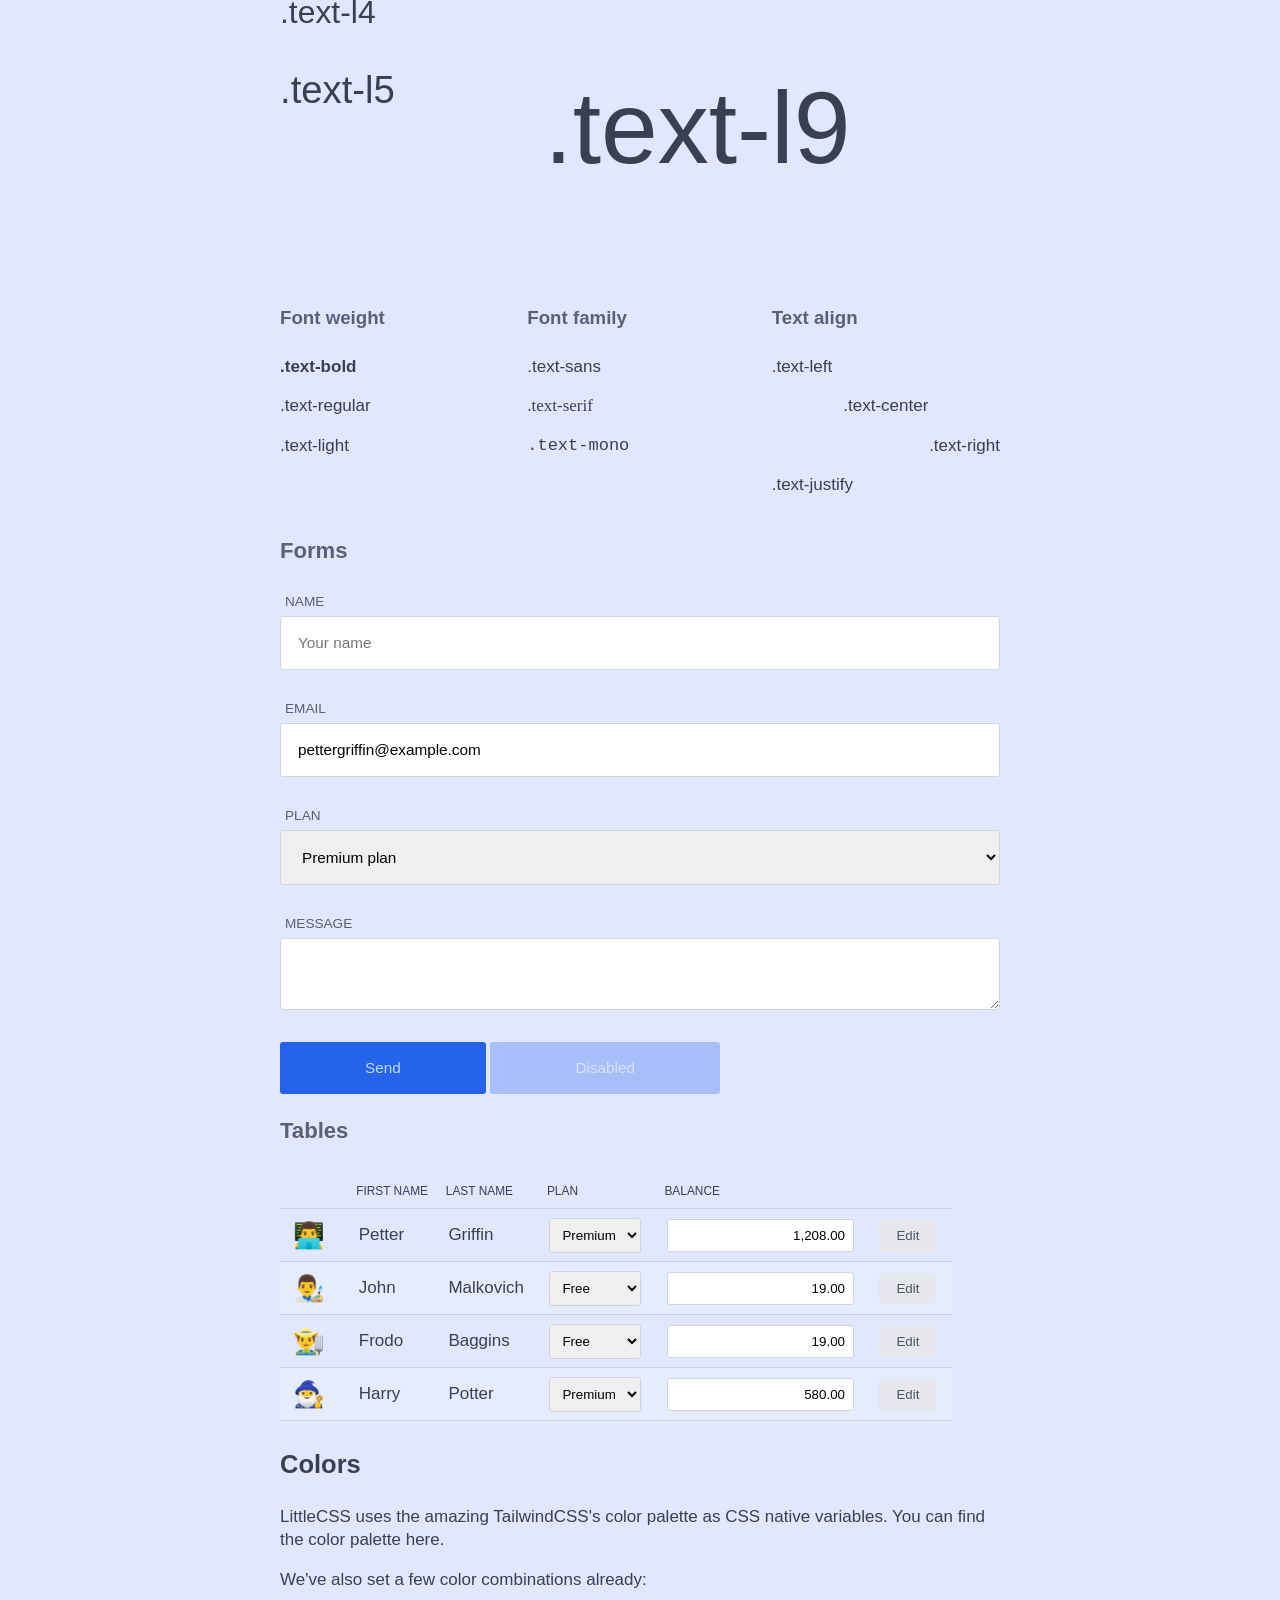
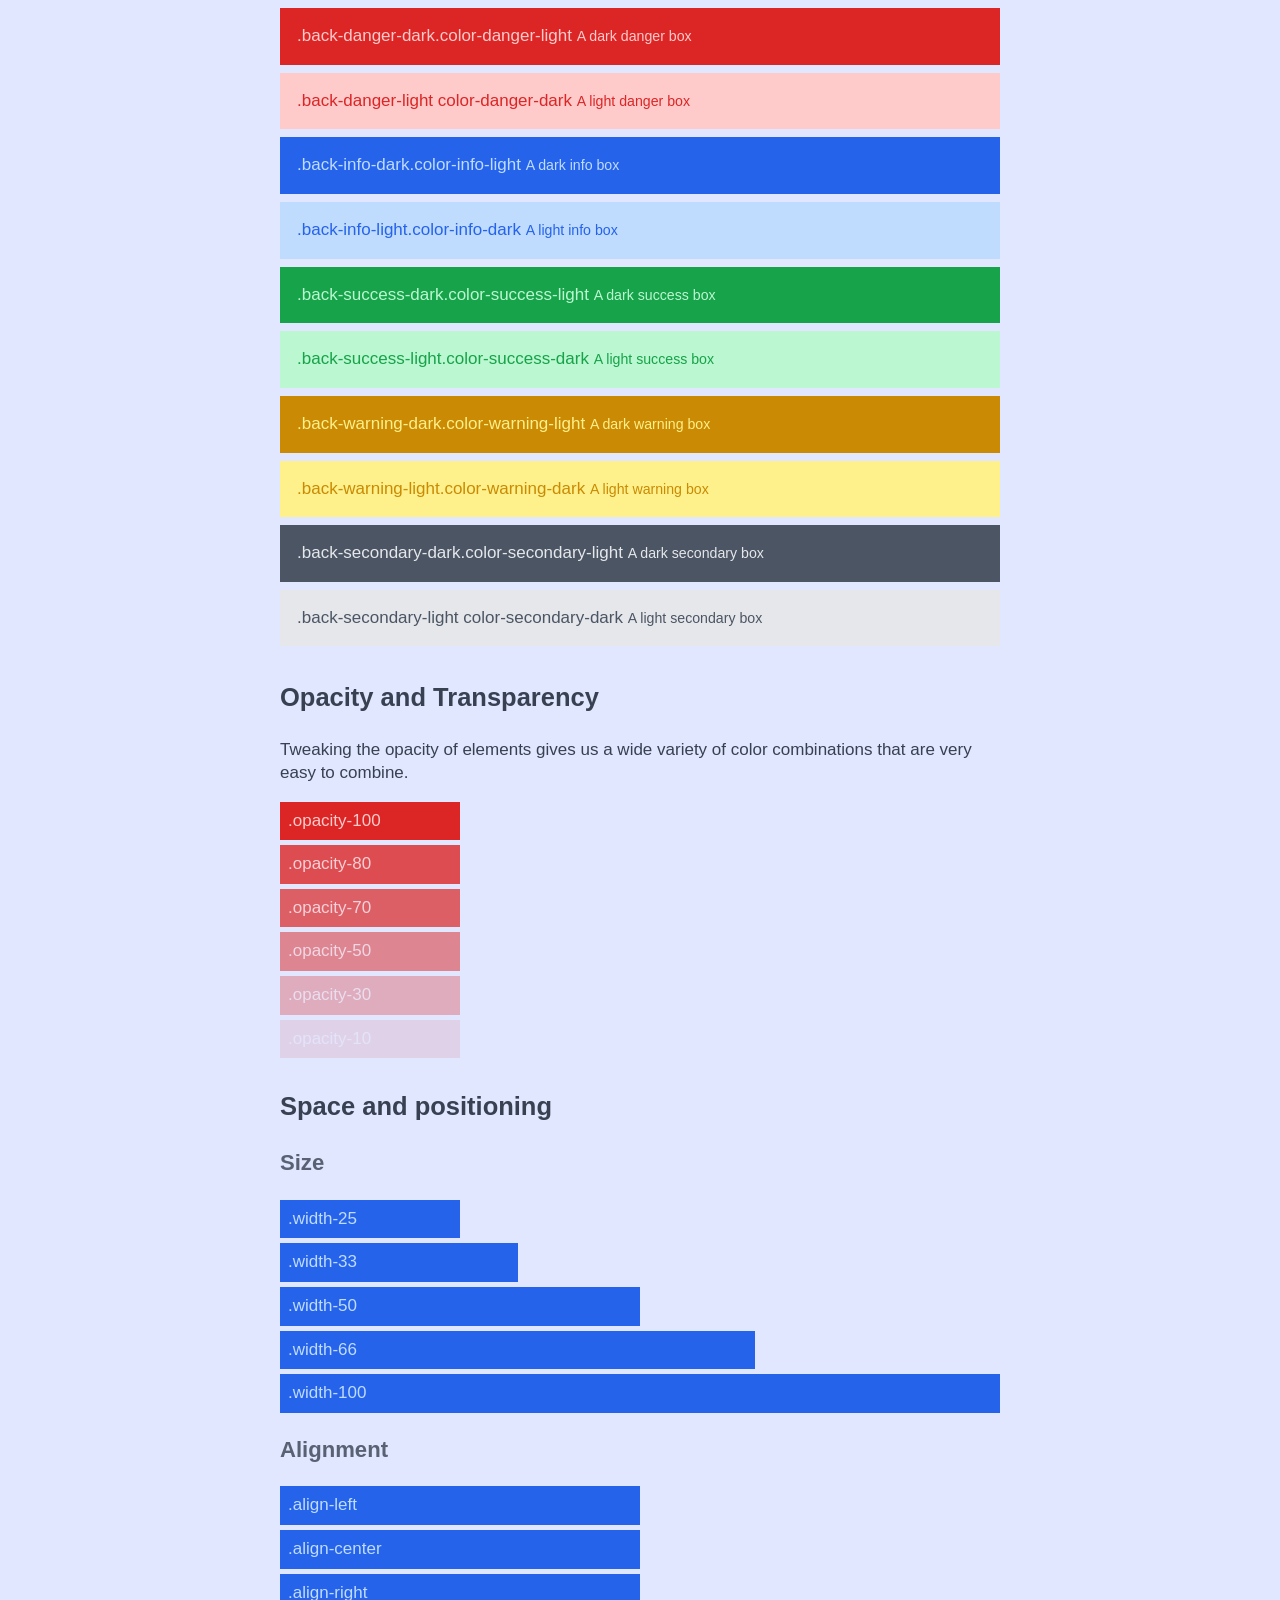
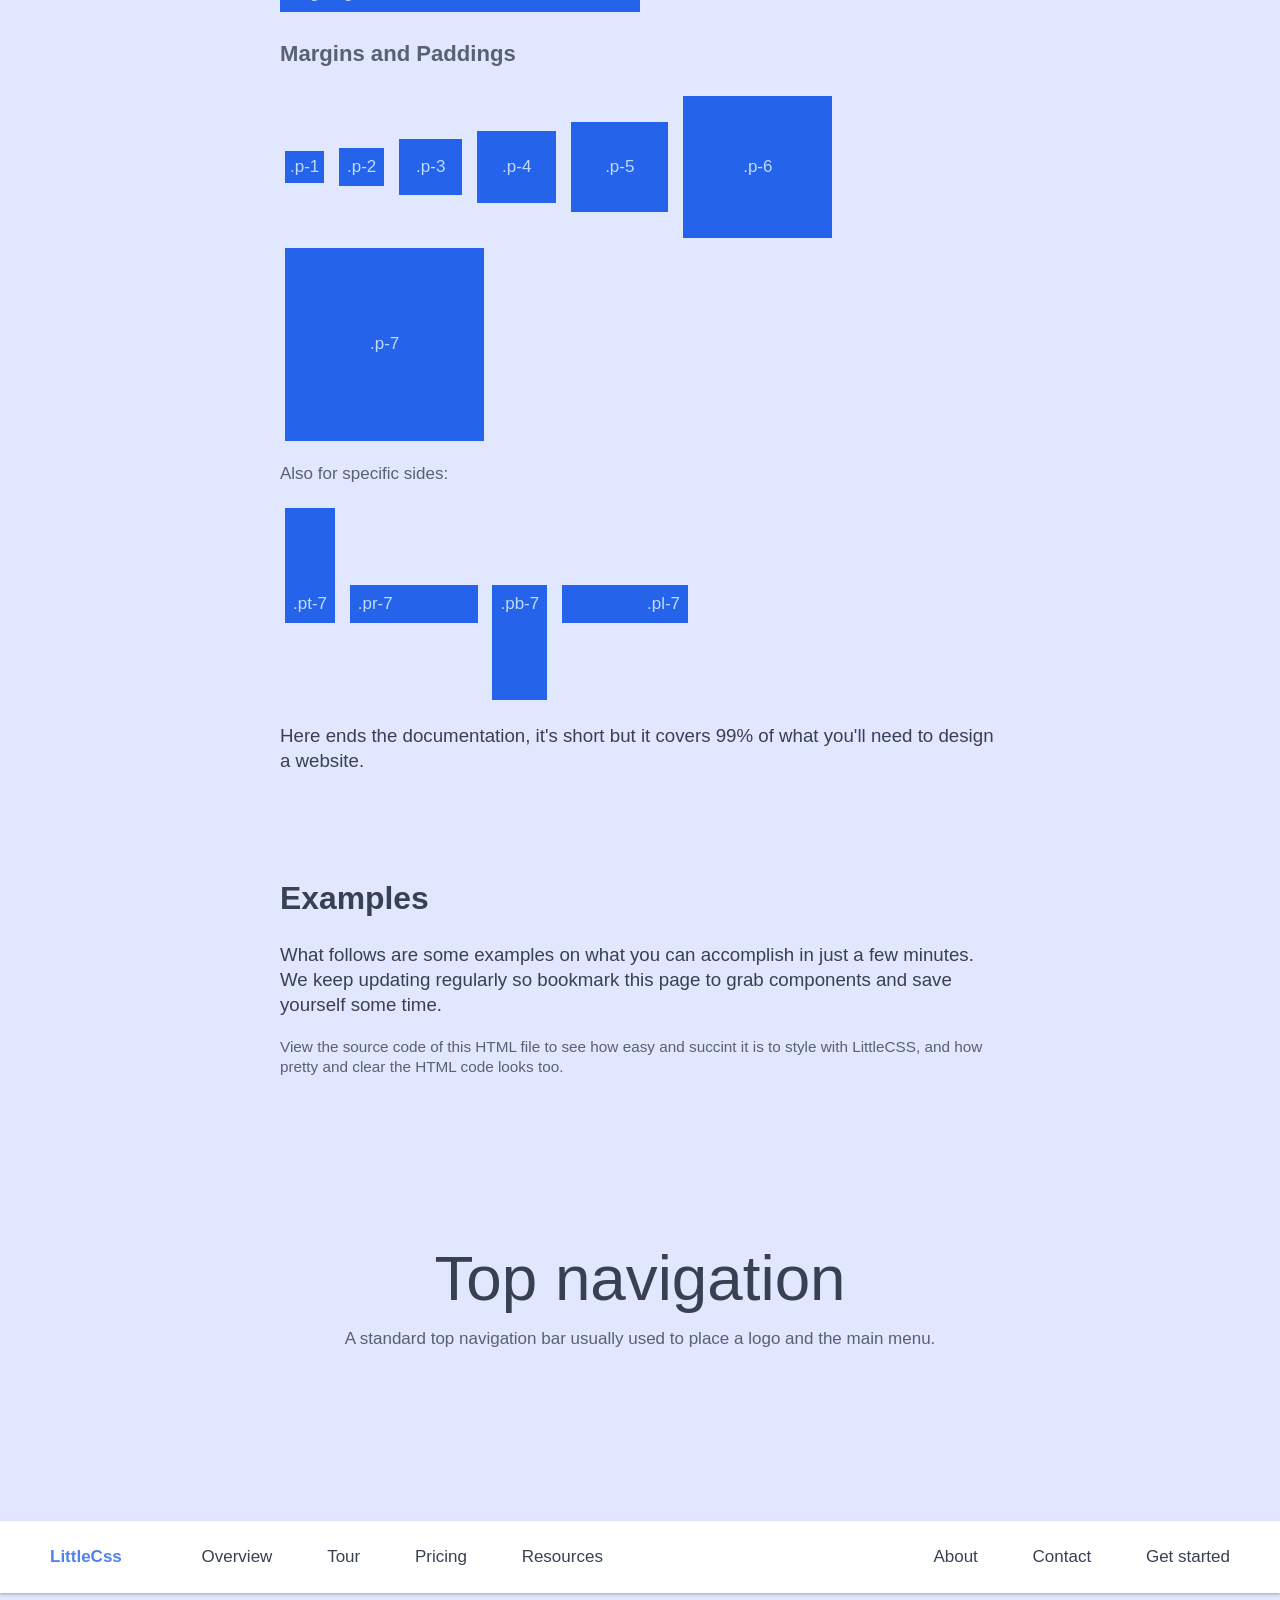
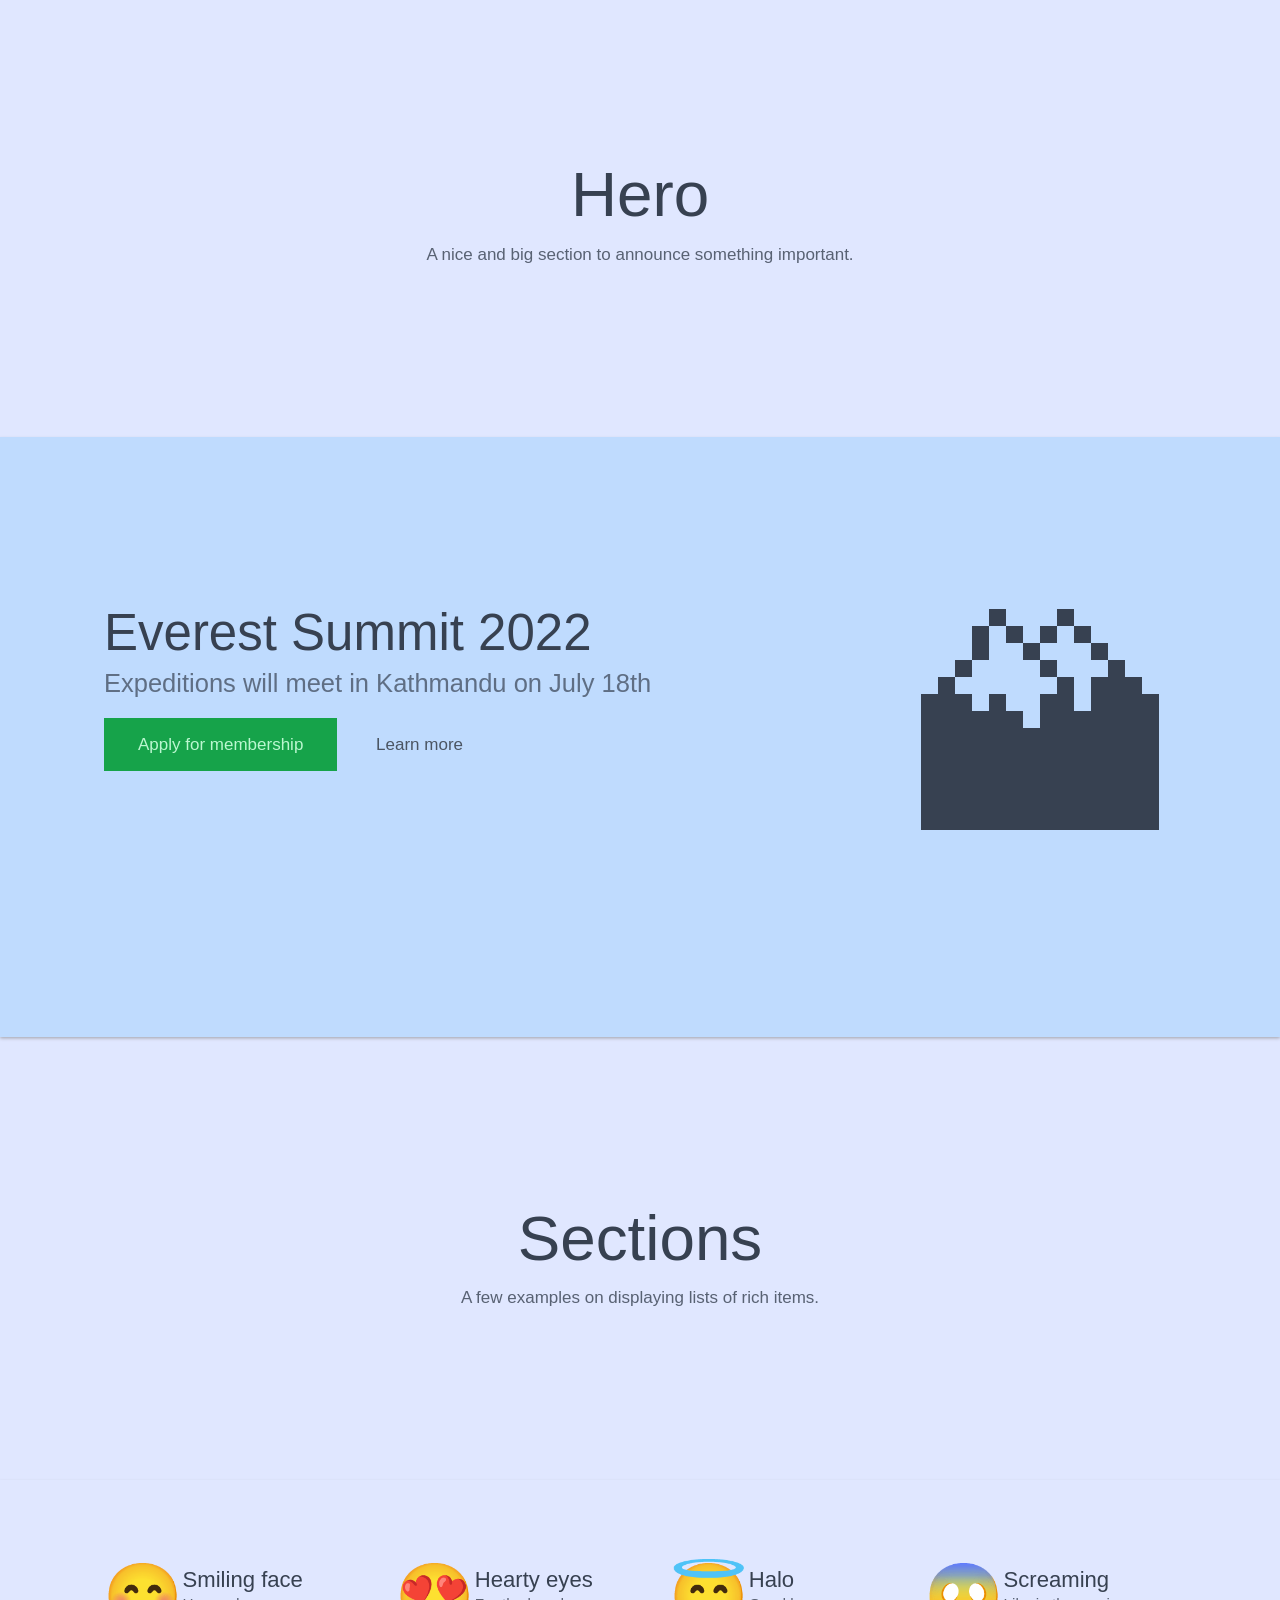
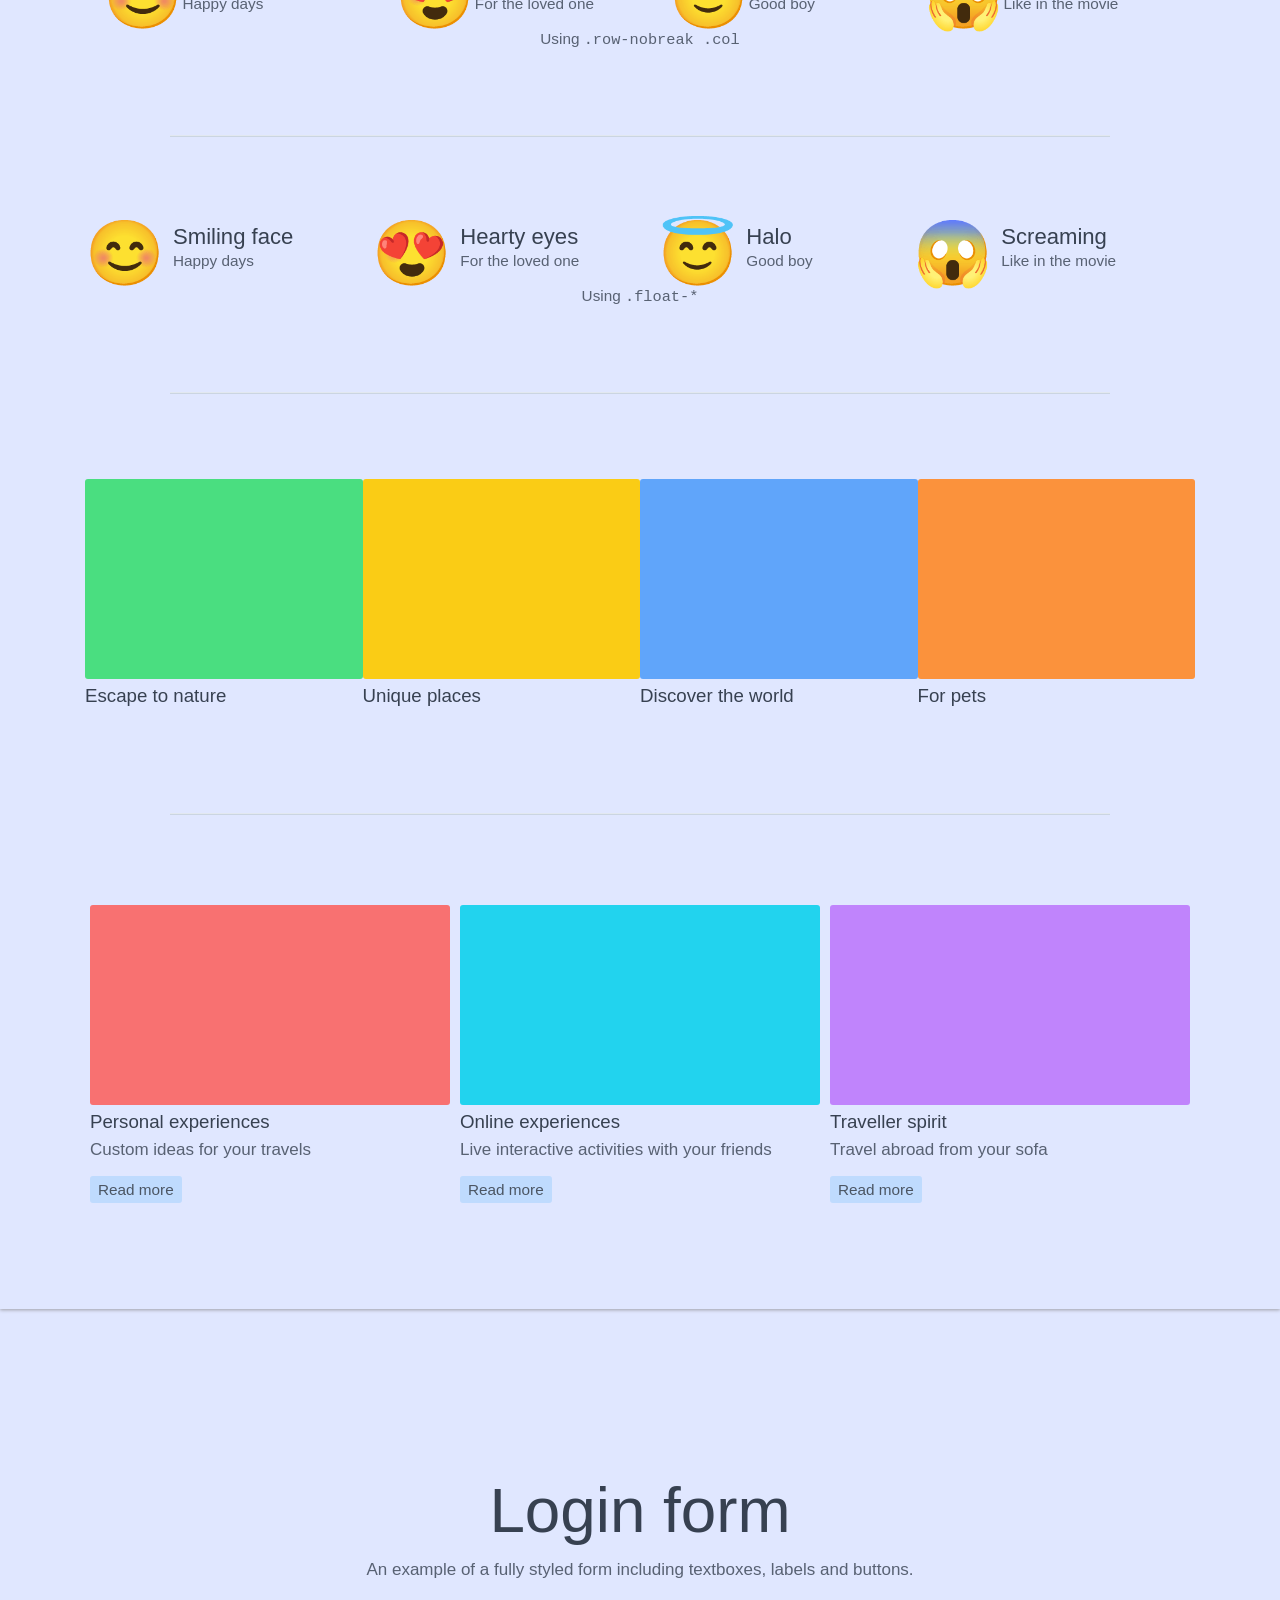
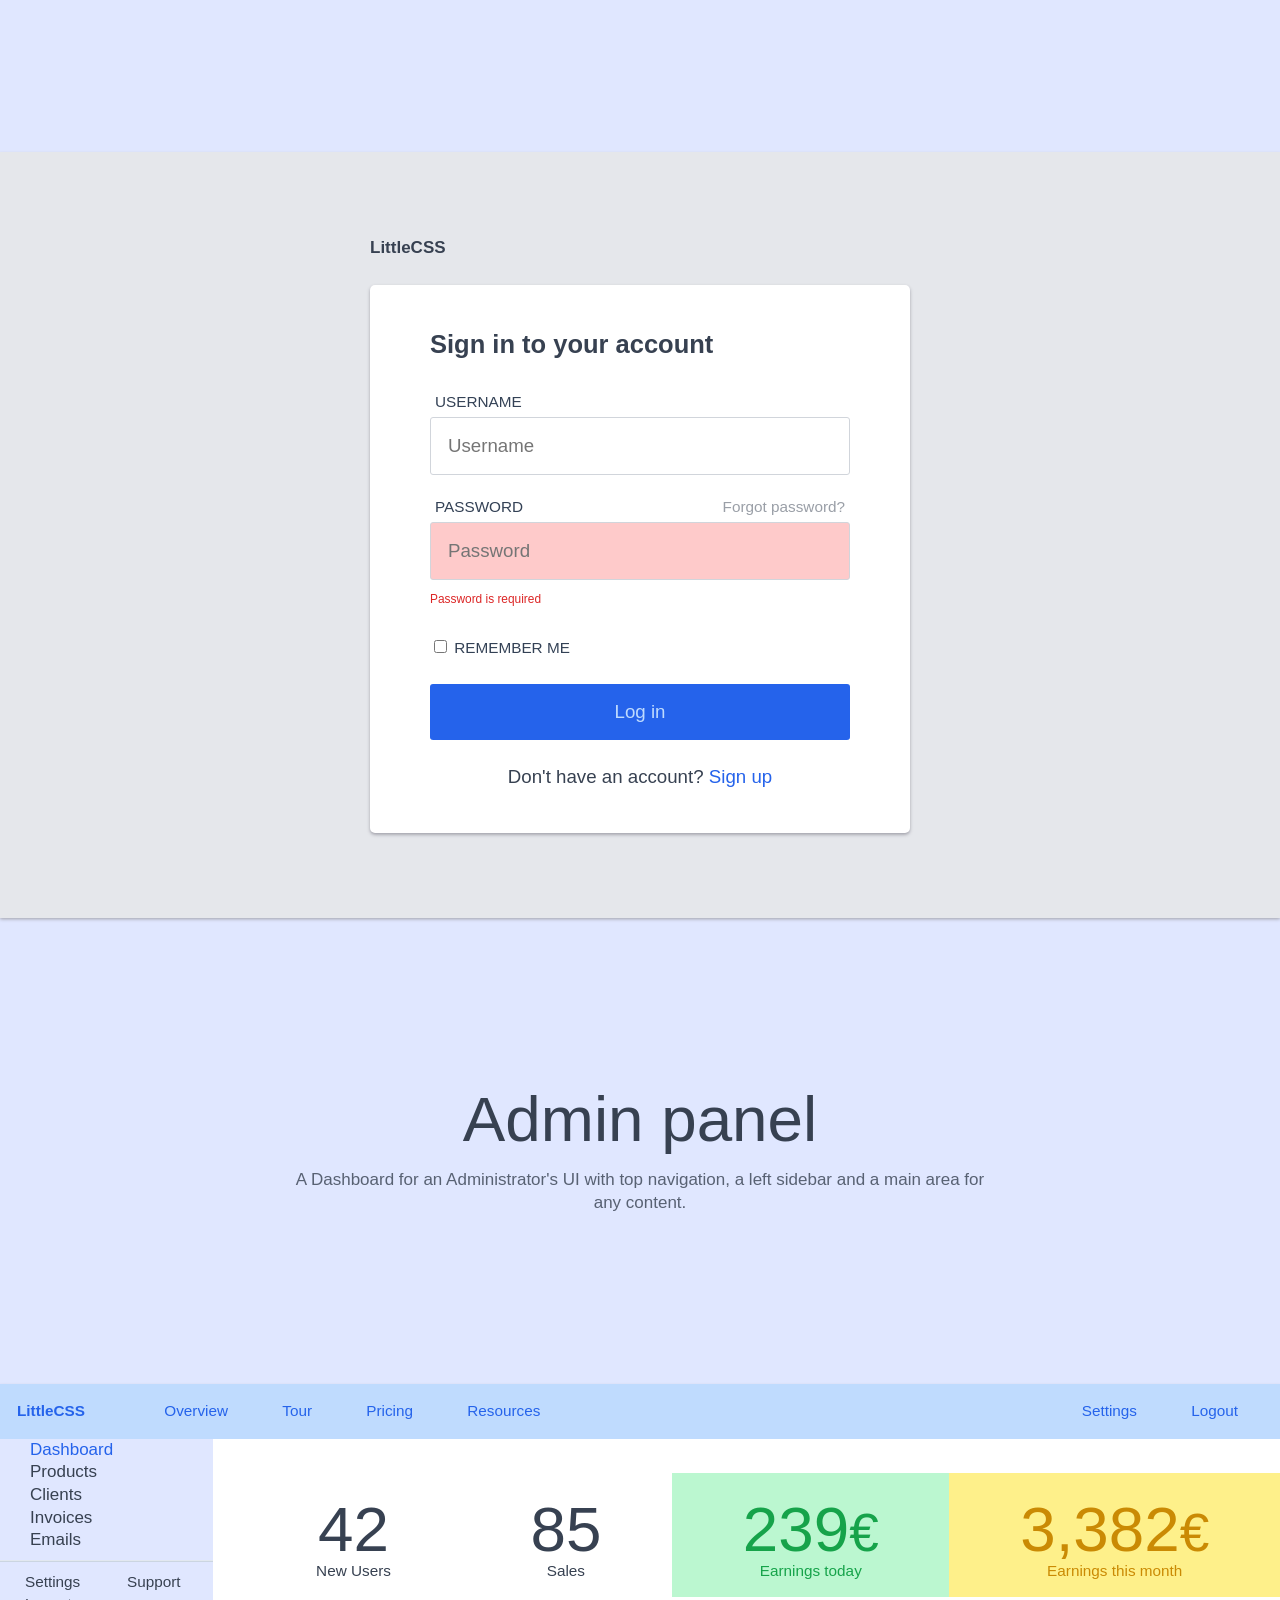
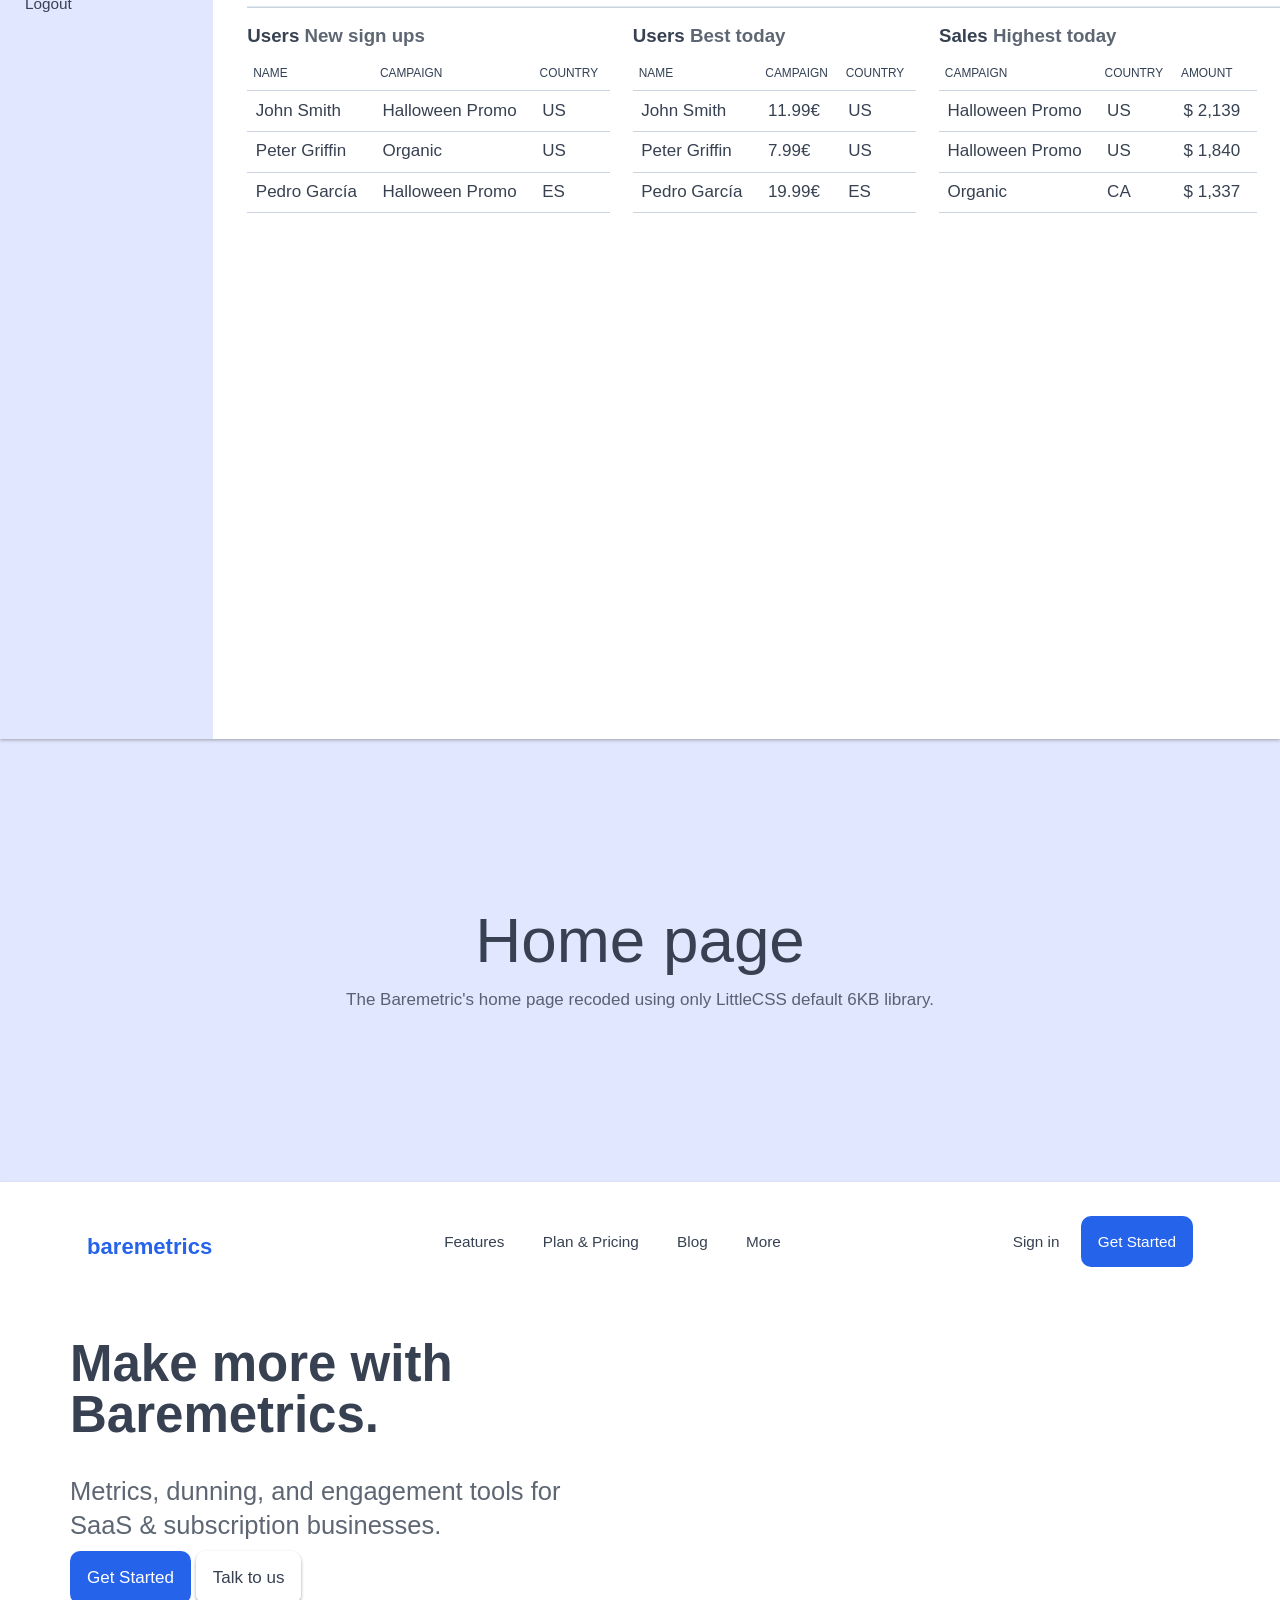
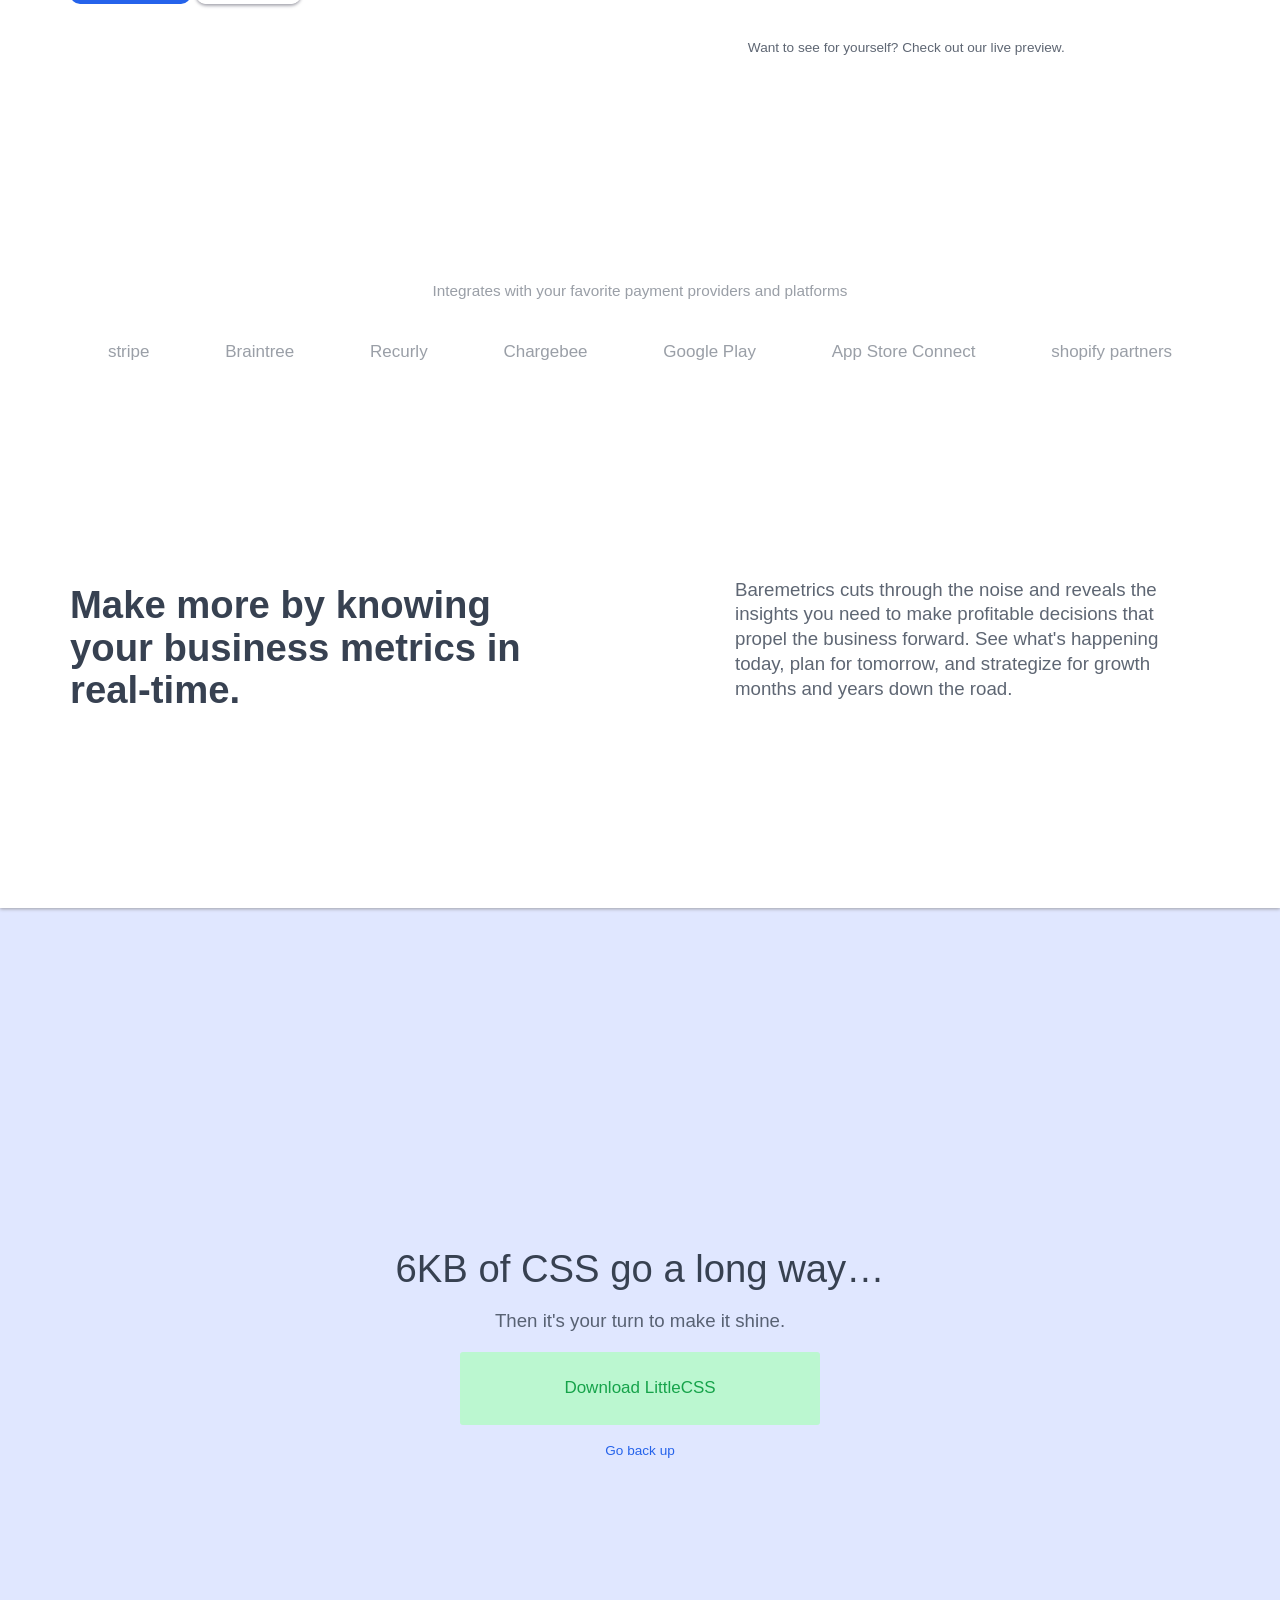
==== commit 583be113: ".display-* responsive from Bootstrap; Baremetrics home page example" ====
--- a/index.html
+++ b/index.html
@@ -9,7 +9,8 @@
 </head>
 <body>
 
-    <div class="row p-4">
+    <!-- Navbar -->
+    <div class="row p-4 back-white position-fixed width-100 z-index-100">
         <div class="col">
             <a href="#" class="p-4 text-bold opacity-80 mr-4 color-primary">LittleCss</a>
             <a href="#features" class="p-4">Features</a>
@@ -22,7 +23,7 @@
         </div>
     </div>
 
-
+    <!-- Jumbotron -->
     <div class="back-info-light color-info-dark p-6 pt-8">
         <div class="container-lg align-center">
             <h1 class="text-l6 mb-0 text-light">LittleCSS</h1>
@@ -246,7 +247,7 @@
 
         <h3 class="text-l2 opacity-80">Tables</h3>
 
-        <table class="width-100">
+        <table>
             <thead>
                 <tr>
                     <th>&nbsp;</th>
@@ -392,7 +393,7 @@
 
     <div class="container-fluid box-shadow back-white">
 
-        <div class="row p-4">
+        <div id="navbar" class="row p-4">
             <div class="col">
                 <a href="#" class="p-4 text-bold opacity-80 mr-4 color-primary">LittleCss</a>
                 <a href="#" class="p-4">Overview</a>
@@ -403,7 +404,7 @@
             <div class="col text-right">
                 <a href="#" class="p-4">About</a>
                 <a href="#" class="p-4">Contact</a>
-                <a href="#" class="p-4 color-success-dark">Get started</a>
+                <a href="#" class="p-4">Get started</a>
             </div>
         </div>
 
@@ -774,6 +775,99 @@
 
 
 
+
+    <div id="example-admin" class="container-lg align-center">
+
+        <h3 class="text-l7 text-center text-light mt-8 mb-0">Home page</h3>
+        <p class="opacity-80 text-center mb-8">The Baremetric's home page recoded using only LittleCSS default 6KB library.</p>
+
+    </div>
+
+    <div class="container-fluid box-shadow back-white">
+
+        
+        <div class="container-xxl align-center pt-4">
+
+            <div class="row p-3 text-s1 pt-4">
+                <div class="col">
+                    <a href="#" class="p-3 pl-0 text-bold text-lower text-l2 color-primary">Baremetrics</a>
+                </div>
+                <div class="col text-center">
+                    <a href="#" class="p-3">Features</a>
+                    <a href="#" class="p-3">Plan & Pricing</a>
+                    <a href="#" class="p-3">Blog</a>
+                    <a href="#" class="p-3">More</a>
+                </div>
+                <div class="col text-right">
+                    <a href="#" class="p-3">Sign in</a>
+                    <a href="#" class="p-3 back-primary-dark color-white button border-radius-xl">Get Started</a>
+                </div>
+            </div>
+
+
+            <div class="row mt-4 mr-4">
+                <div class="col-6">
+                    <h1 class="text-l6">Make more with Baremetrics.</h1>
+                    <p class="text-l3 opacity-80">Metrics, dunning, and engagement tools for SaaS & subscription businesses.</p>
+                    <a href="#" class="p-3 back-primary-dark color-white button border-radius-xl">Get Started</a>
+                    <a href="#" class="p-3 back-primary-dark box-shadow back-white border-radius-xl">Talk to us</a>
+                </div>
+                <div class="col-6 text-center">
+                    <iframe width="560" height="315" src="https://www.youtube.com/embed/YcuaY275428" title="YouTube video player" frameborder="0" allow="accelerometer; autoplay; clipboard-write; encrypted-media; gyroscope; picture-in-picture" allowfullscreen></iframe>
+                    <p class="text-s3 opacity-80">Want to see for yourself? Check out our live preview.</p>
+                </div>
+            </div>
+
+
+            <div class="row mt-8 p-4 text-center">
+                <div class="col">
+                    <p class="text-s2 opacity-50">Integrates with your favorite payment providers and platforms</p>
+                </div>
+            </div>
+            <div class="row text-center opacity-50 mb-4">
+                <div class="col">stripe</div>
+                <div class="col">Braintree</div>
+                <div class="col">Recurly</div>
+                <div class="col">Chargebee</div>
+                <div class="col">Google Play</div>
+                <div class="col">App Store Connect</div>
+                <div class="col">shopify partners</div>
+            </div>
+            
+
+            <div class="row pt-8 pb-8">
+                <div class="col-5">
+                    <h1 class="text-l5">Make more by knowing your business metrics in real-time.</h1>
+                </div>
+                <div class="col-2"></div>
+                <div class="col-5">
+                    <p class="text-l1 opacity-80">Baremetrics cuts through the noise and reveals the insights you need to make profitable decisions that propel the business forward. See what's happening today, plan for tomorrow, and strategize for growth months and years down the road.</p>
+                </div>
+            </div>
+
+
+    
+        </div>
+
+    </div>
+
+
+
+
+
+
+
+
+
+
+
+
+
+
+
+
+
+
     <div class="container-lg align-center mt-9">
         <h5 class="text-center text-light text-l5 mb-0">6KB of CSS go a long way&hellip;</h5>
         <p class="text-center text-light text-l1 opacity-80">Then it's your turn to make it shine.</p>
--- a/little.css
+++ b/little.css
@@ -474,14 +474,86 @@
 88   8D `8b  d8' .8P  Y8.
 Y8888P'  `Y88P'  YP    YP
 */
-.display-block {display: block}
-.display-inline-block {display: inline-block}
-.display-none {display: none}
-
-/* TODO: display-* responsive */
-@media only screen and (min-width: 552px){
-	.display-xs-none {display: none}
-}
+
+.z-index-10 {z-index: 10}
+.z-index-100 {z-index: 100}
+.z-index-1000 {z-index: 1000}
+.z-index-10000 {z-index: 10000}
+
+.display-block{display:block!important}
+.display-inline-block{display:inline-block!important}
+.display-table{display:table!important}
+.display-table-row{display:table-row!important}
+.display-table-cell{display:table-cell!important}
+.display-flex{display:-ms-flexbox!important;display:flex!important}
+.display-inline-flex{display:-ms-inline-flexbox!important;display:inline-flex!important}
+@media (min-width:576px){
+	.display-sm-none{display:none!important}
+	.display-sm-inline{display:inline!important}
+	.display-sm-inline-block{display:inline-block!important}
+	.display-sm-block{display:block!important}
+	.display-sm-table{display:table!important}
+	.display-sm-table-row{display:table-row!important}
+	.display-sm-table-cell{display:table-cell!important}
+	.display-sm-flex{display:-ms-flexbox!important;display:flex!important}
+	.display-sm-inline-flex{display:-ms-inline-flexbox!important;display:inline-flex!important}
+}
+@media (min-width:768px){
+	.display-md-none{display:none!important}
+	.display-md-inline{display:inline!important}
+	.display-md-inline-block{display:inline-block!important}
+	.display-md-block{display:block!important}
+	.display-md-table{display:table!important}
+	.display-md-table-row{display:table-row!important}
+	.display-md-table-cell{display:table-cell!important}
+	.display-md-flex{display:-ms-flexbox!important;display:flex!important}
+	.display-md-inline-flex{display:-ms-inline-flexbox!important;display:inline-flex!important}
+}
+@media (min-width:992px){
+	.display-lg-none{display:none!important}
+	.display-lg-inline{display:inline!important}
+	.display-lg-inline-block{display:inline-block!important}
+	.display-lg-block{display:block!important}
+	.display-lg-table{display:table!important}
+	.display-lg-table-row{display:table-row!important}
+	.display-lg-table-cell{display:table-cell!important}
+	.display-lg-flex{display:-ms-flexbox!important;display:flex!important}
+	.display-lg-inline-flex{display:-ms-inline-flexbox!important;display:inline-flex!important}
+}
+@media (min-width:1200px){
+	.display-xl-none{display:none!important}
+	.display-xl-inline{display:inline!important}
+	.display-xl-inline-block{display:inline-block!important}
+	.display-xl-block{display:block!important}
+	.display-xl-table{display:table!important}
+	.display-xl-table-row{display:table-row!important}
+	.display-xl-table-cell{display:table-cell!important}
+	.display-xl-flex{display:-ms-flexbox!important;display:flex!important}
+	.display-xl-inline-flex{display:-ms-inline-flexbox!important;display:inline-flex!important}
+}
+@media print{
+	.display-print-none{display:none!important}
+	.display-print-inline{display:inline!important}
+	.display-print-inline-block{display:inline-block!important}
+	.display-print-block{display:block!important}
+	.display-print-table{display:table!important}
+	.display-print-table-row{display:table-row!important}
+	.display-print-table-cell{display:table-cell!important}
+	.display-print-flex{display:-ms-flexbox!important;display:flex!important}
+	.display-print-inline-flex{display:-ms-inline-flexbox!important;display:inline-flex!important}
+}
+
+
+
+
+
+
+
+
+
+
+
+.position-fixed {position: fixed}
 
 
 .align-left {margin-left:0; margin-right: auto;}
@@ -502,7 +574,7 @@
 .width-33 {display:inline-block; width: 33%}
 .width-50 {display:inline-block; width: 50%}
 .width-66 {display:inline-block; width: 66%}
-.width-100 {display:block; width: 100%}
+.width-100 {width: 100%}
 
 .opacity-10 { opacity: .1; }
 .opacity-30 { opacity: .3; }
@@ -695,6 +767,7 @@
 .color-secondary-dark {color: var(--colorSecondaryDark);}
 .back-secondary-light {background: var(--colorSecondaryLight);}
 .color-secondary-light {color: var(--colorSecondaryLight);}
+
 
 
 /*
